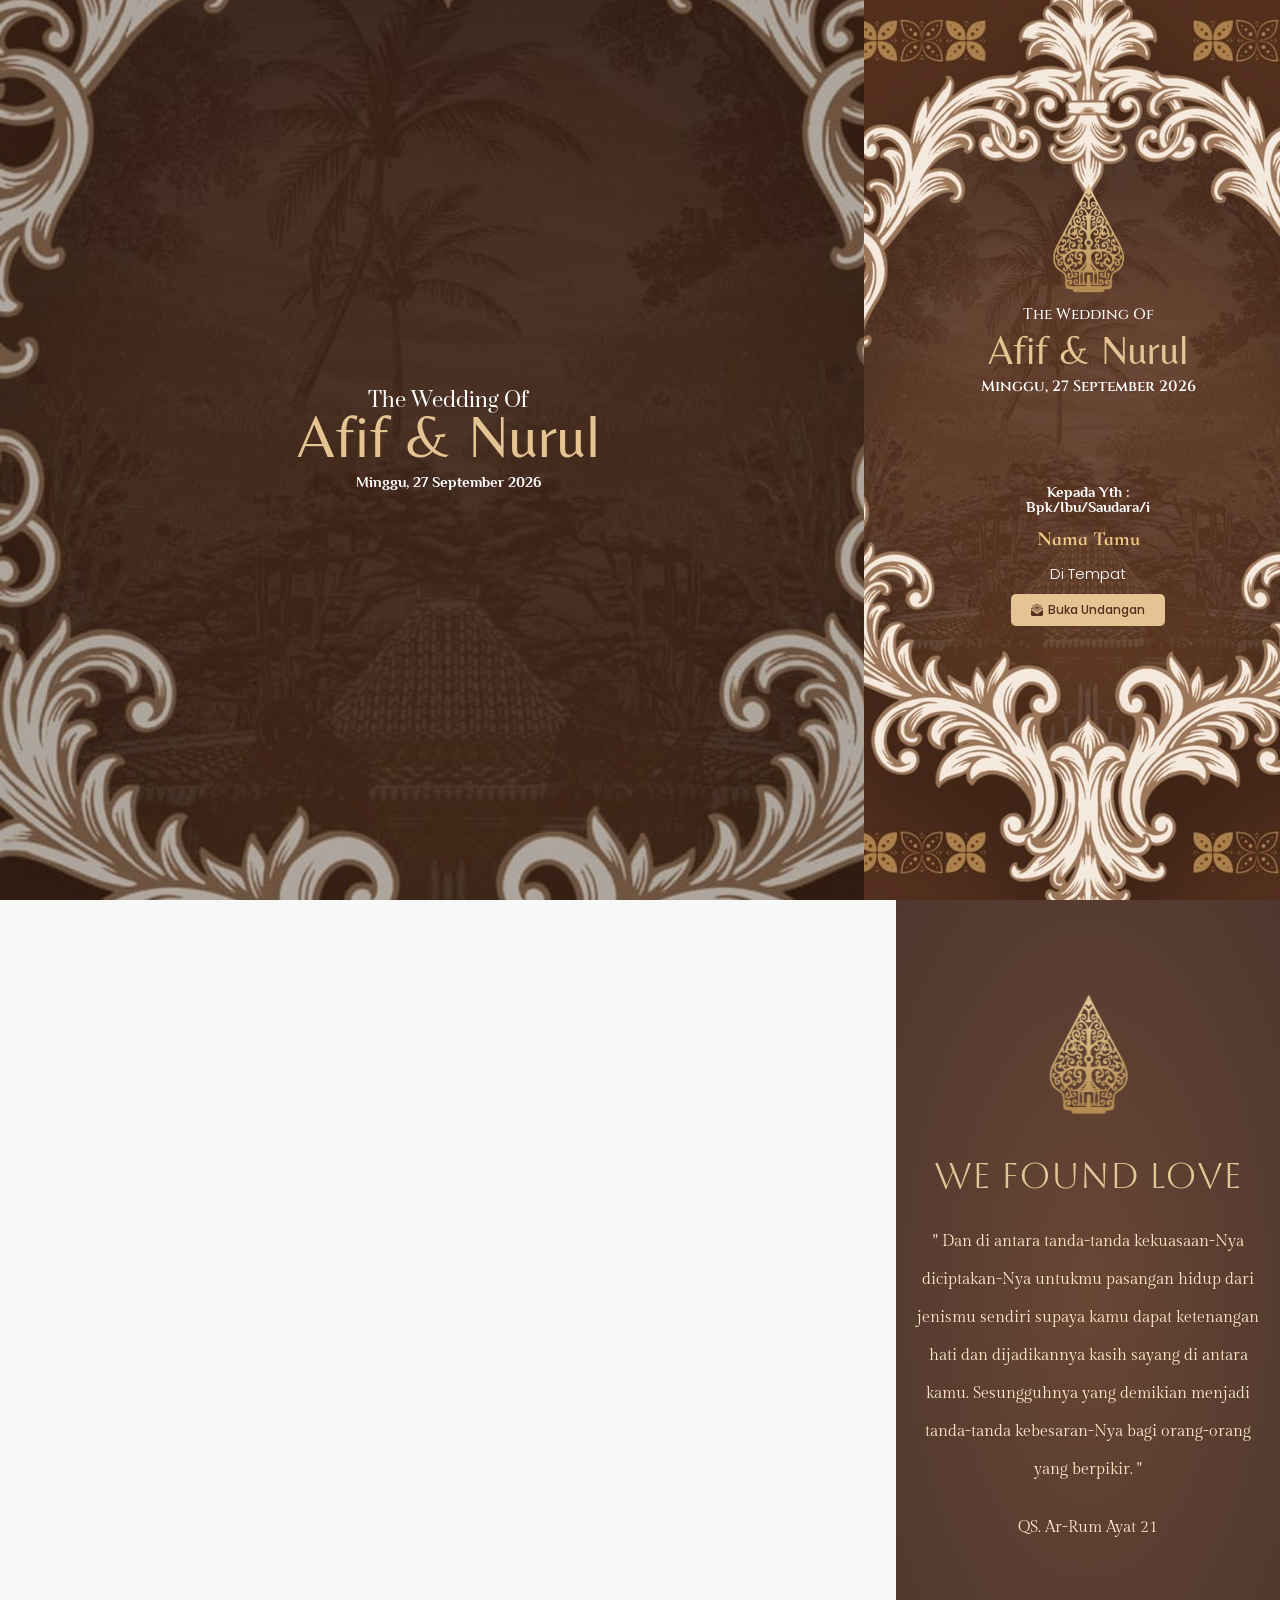
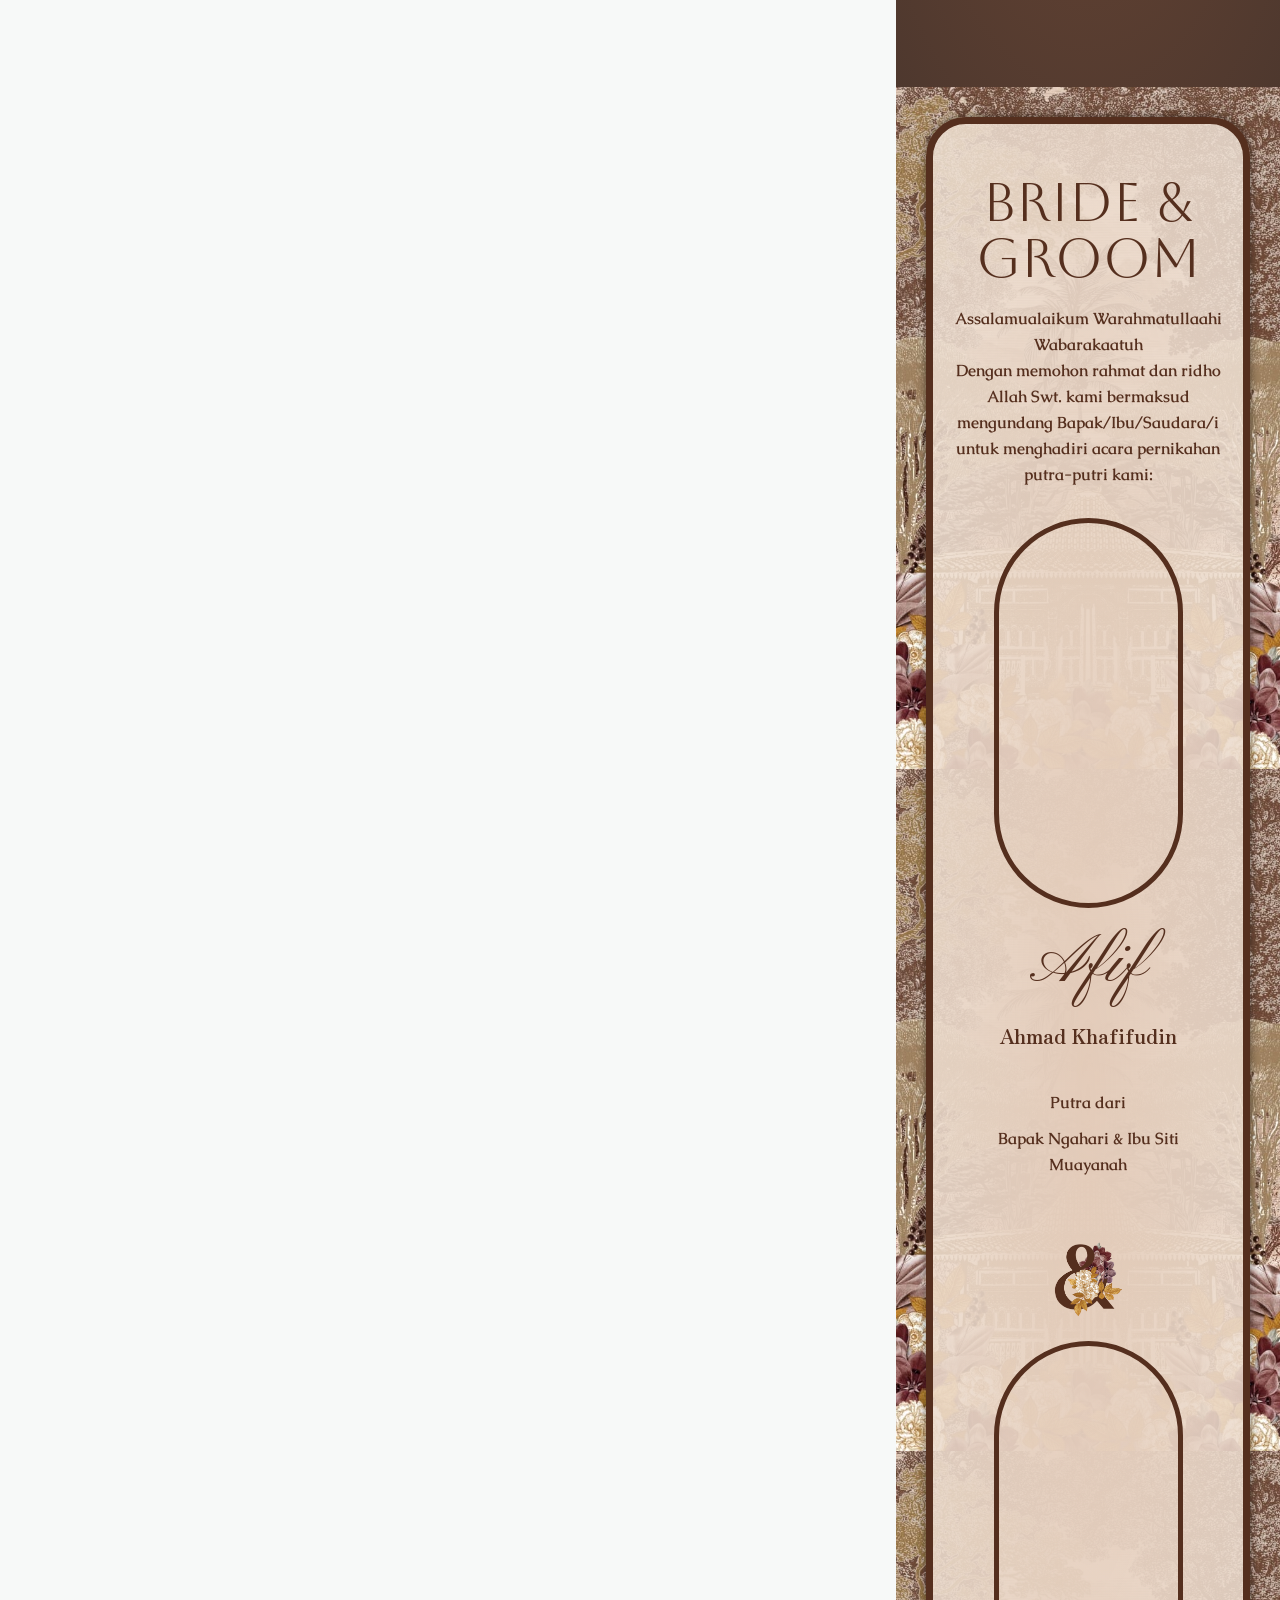
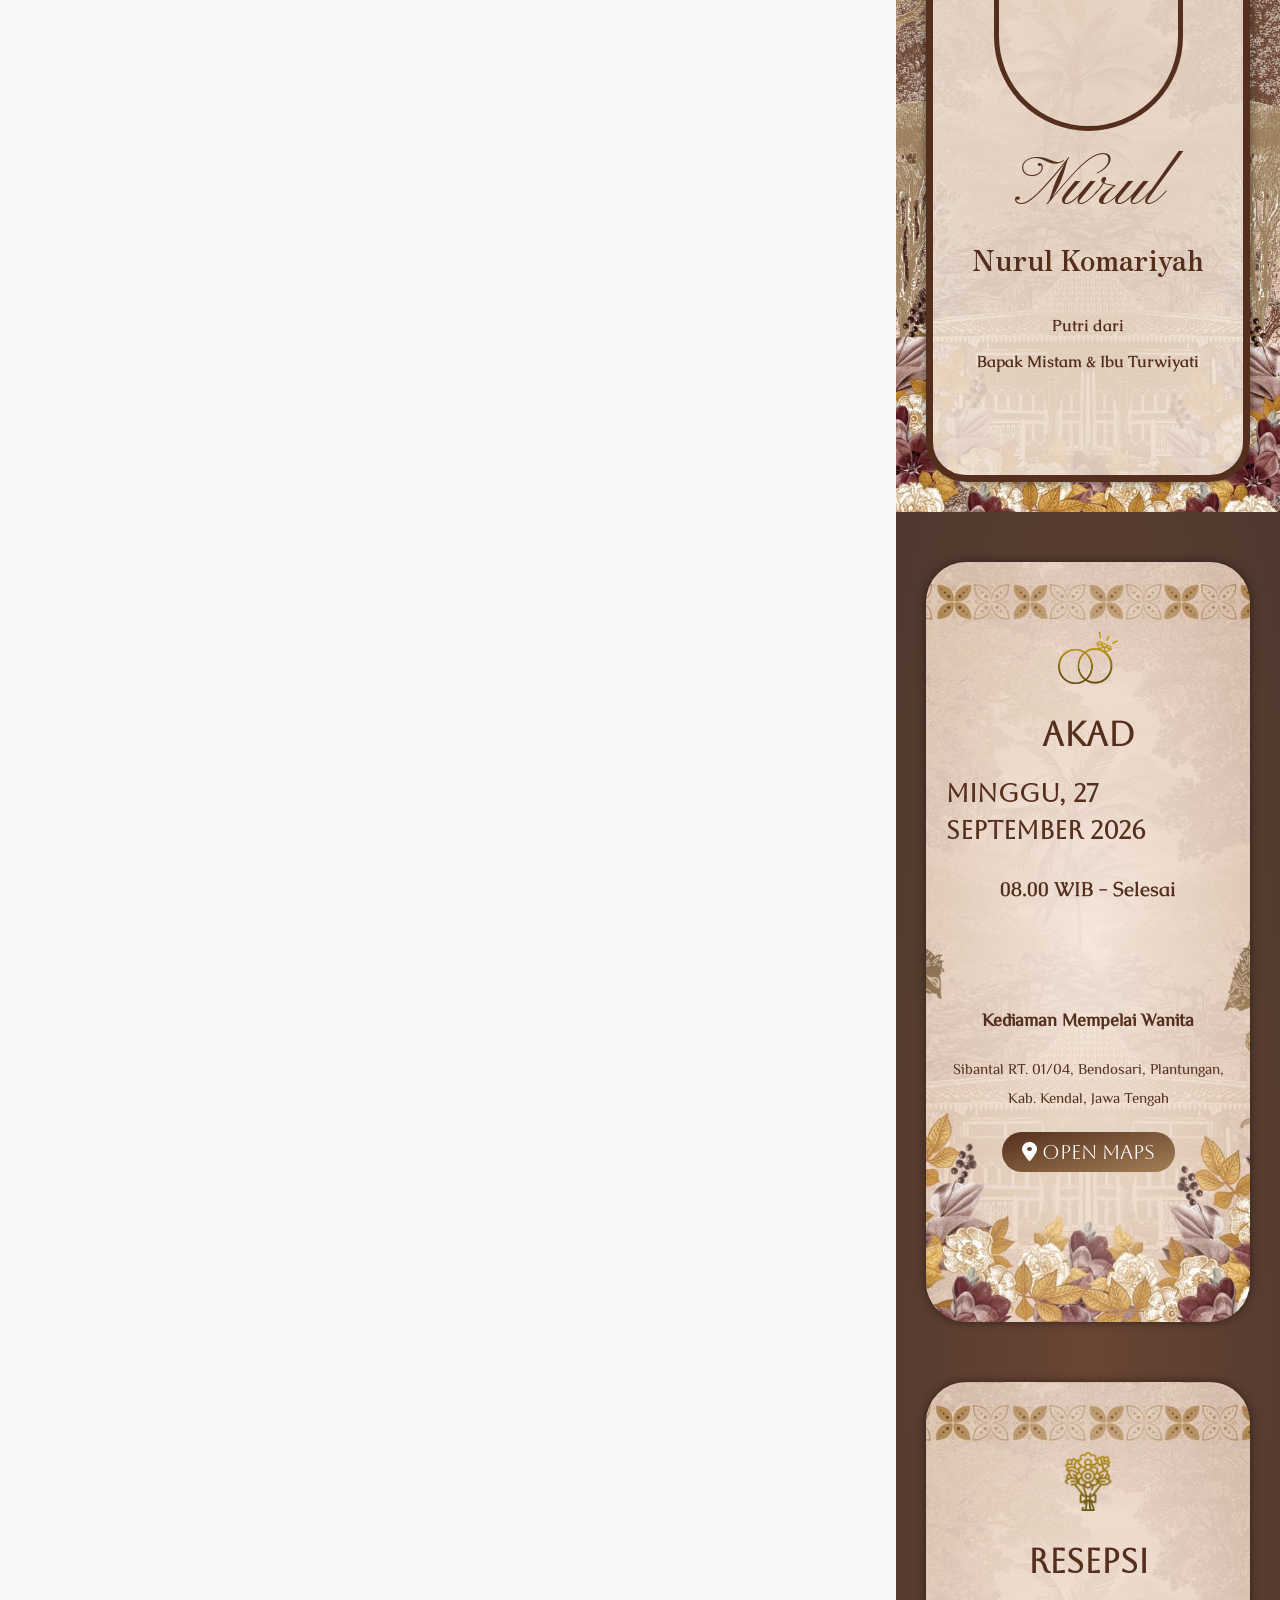
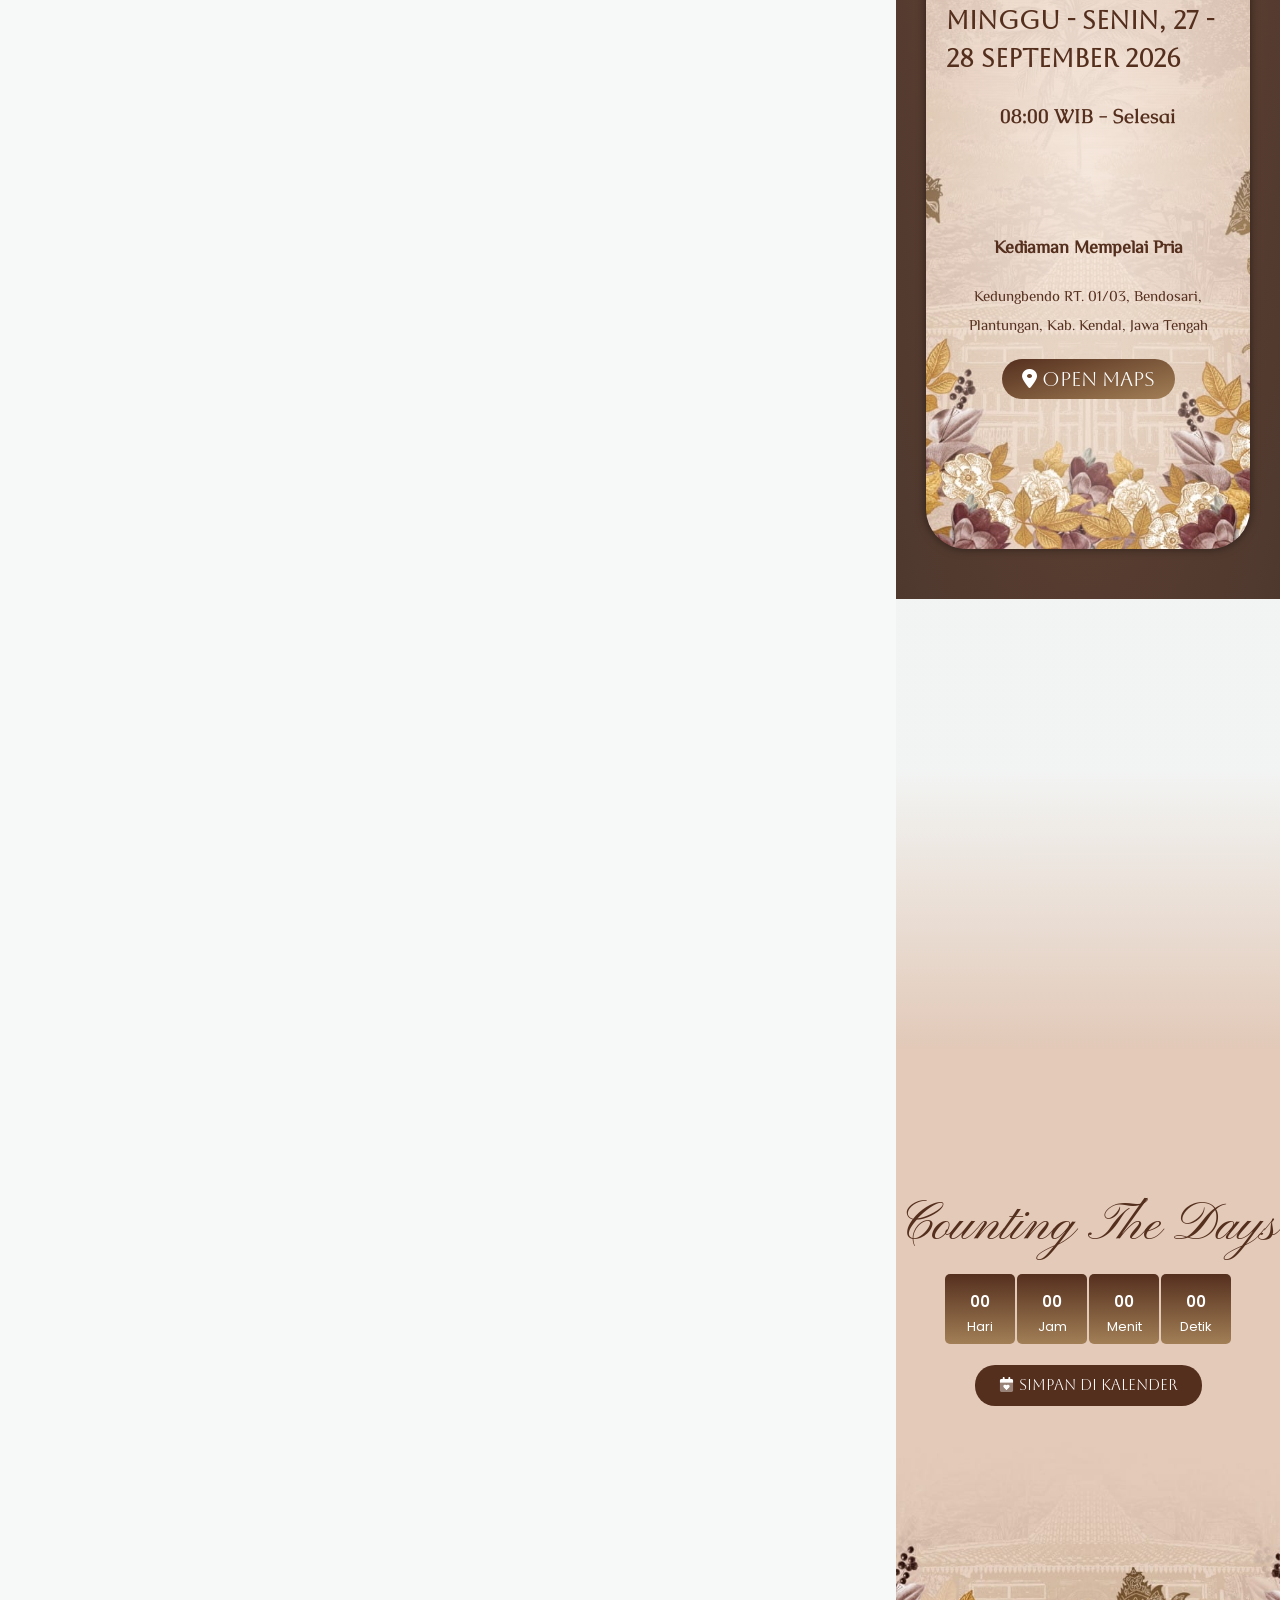
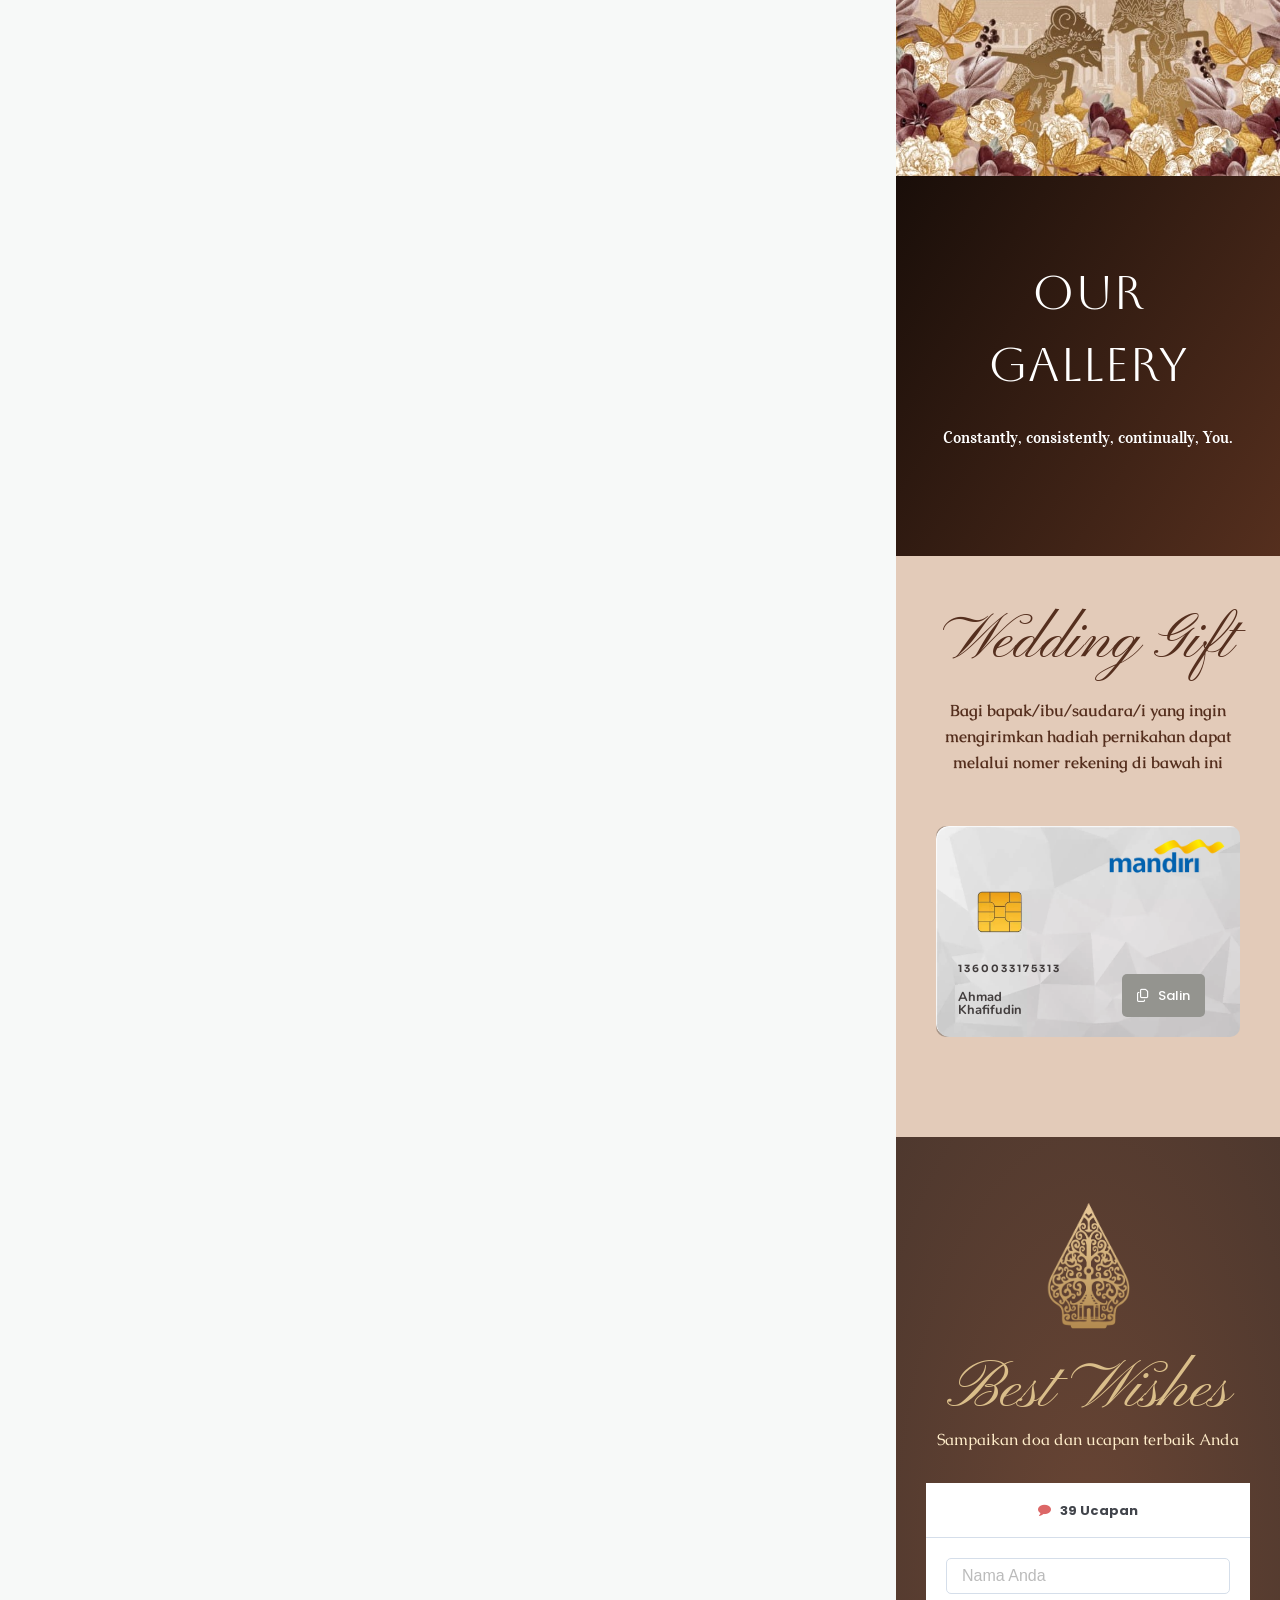
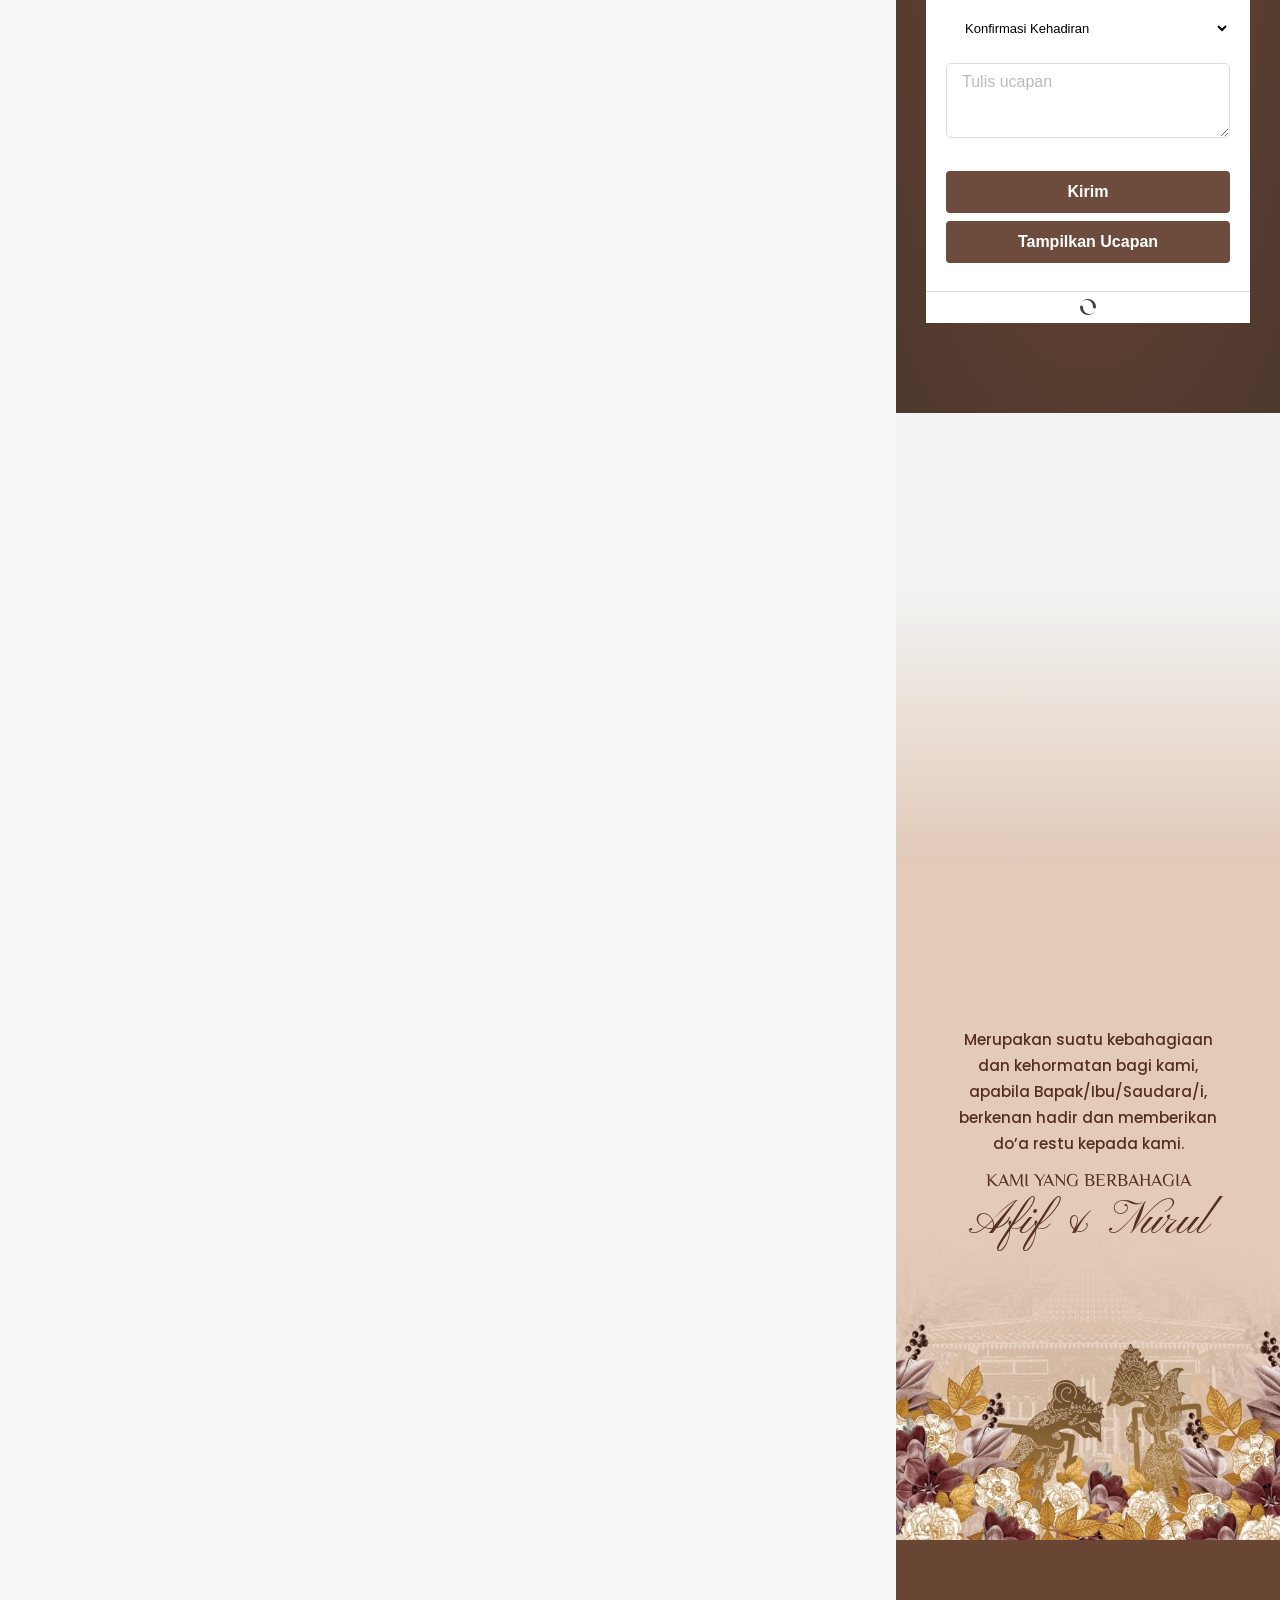
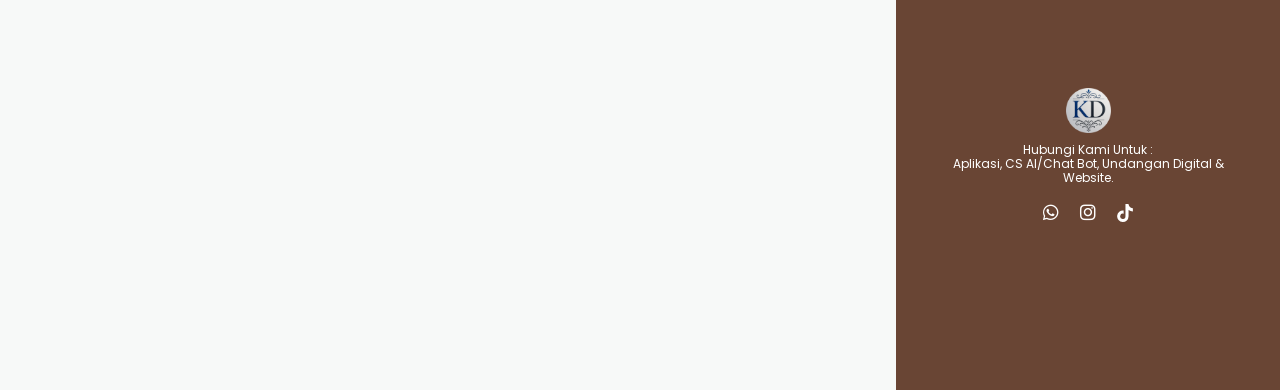
==== index.html @ 53d3b69e "Update tanggal, waktu, dan link maps akad pada undangan" ====
﻿<!DOCTYPE html>
<html lang="id" prefix="og: https://ogp.me/ns#">

<head>
  <meta charset="UTF-8">
  <link rel="shortcut icon" href="KirimDigi.ico" type="image/x-icon">
  <link rel="icon" href="KirimDigi.ico" sizes="32x32" type="image/x-icon">
  <link rel="icon" href="KirimDigi.ico" sizes="192x192" type="image/png">
  <link rel="apple-touch-icon" href="KirimDigi.ico">
  <meta name="msapplication-TileImage" content="KirimDigi.ico">

  <!-- Optimasi Mesin Pencari oleh Rank Math - https://rankmath.com/ -->
  <title>Afif 💕 Nurul</title>
  <meta name="description"
    content=", hadiri acara pernikahan Afif &amp; Nurul. pada hari Minggu, 27 September 2026 Ya!">
  <meta name="robots" content="nofollow, noindex">
  <meta property="og:locale" content="id_ID">
  <meta property="og:type" content="article">
  <meta property="og:title" content="The Wedding Of Afif 💕 Nurul">
  <meta property="og:description" content="Hadiri acara pernikahan Afif & Nurul pada hari Minggu, 27 September 2026">
  <meta property="og:url" content="https://kirimdigi.github.io/Afif-Nurul/">
  <meta property="og:site_name" content="Digital Wedding Invitation">
  <meta property="article:section" content="Undangan Pernikahan">
  <meta property="og:updated_time" content="2026-08-26T00:00:00+07:00">
  <meta property="og:image" content="https://kirimdigi.github.io/Afif-Nurul/Foto/2.jpeg">
  <meta property="og:image:secure_url" content="https://kirimdigi.github.io/Afif-Nurul/Foto/2.jpeg">
  <meta property="og:image:width" content="1280">
  <meta property="og:image:height" content="853">
  <meta property="og:image:alt" content="The Wedding Of Afif & Nurul">
  <meta property="og:image:type" content="image/jpeg">
  <meta property="article:published_time" content="2026-08-26T00:00:00+07:00">
  <meta property="article:modified_time" content="2026-08-26T00:00:00+07:00">
  <meta name="twitter:card" content="summary_large_image">
  <meta name="twitter:title" content="The Wedding Of Afif & Nurul">
  <meta name="twitter:description" content="Hadiri acara pernikahan Afif & Nurul pada hari Minggu, 27 September 2026">
  <meta name="twitter:image" content="https://kirimdigi.github.io/Afif-Nurul/Foto/2.jpeg">
  <meta name="twitter:label1" content="Ditulis oleh">
  <meta name="twitter:data1" content="kekondangan">
  <meta name="twitter:label2" content="Waktunya membaca">
  <meta name="twitter:data2" content="Kurang dari semenit">
  <script type="application/ld+json"
    class="rank-math-schema">{"@context":"https://schema.org","@graph":[{"@type":["Person","Organization"],"@id":"https://kirimdigi.github.io/Afif-Nurul/#person","name":"Digital Wedding Invitation"},{"@type":"WebSite","@id":"https://kirimdigi.github.io/Afif-Nurul/#website","url":"https://kirimdigi.github.io/Afif-Nurul","name":"Digital Wedding Invitation","publisher":{"@id":"https://kirimdigi.github.io/Afif-Nurul/#person"},"inLanguage":"id"},{"@type":"ImageObject","@id":"https://kirimdigi.github.io/Afif-Nurul/Foto/2.jpeg","url":"https://kirimdigi.github.io/Afif-Nurul/Foto/2.jpeg","width":"720","height":"1080","inLanguage":"id"},{"@type":"WebPage","@id":"https://kirimdigi.github.io/Afif-Nurul/#webpage","url":"https://kirimdigi.github.io/Afif-Nurul/","name":"The Wedding Of Afif &amp; Nurul","datePublished":"2024-08-21T16:40:56+07:00","dateModified":"2025-06-10T13:01:40+07:00","isPartOf":{"@id":"https://kirimdigi.github.io/Afif-Nurul/#website"},"primaryImageOfPage":{"@id":"https://kirimdigi.github.io/Afif-Nurul/Foto/2.jpeg"},"inLanguage":"id"},{"@type":"Person","@id":"https://kirimdigi.github.io/Afif-Nurul/author/kekondangan/","name":"kekondangan","url":"https://kirimdigi.github.io/Afif-Nurul/author/kekondangan/","image":{"@type":"ImageObject","@id":"https://secure.gravatar.com/avatar/060e39ec4af00465f8073937f959c683679de852fa3f70bc7729038ad7bef04e?s=96&amp;d=mm&amp;r=g","url":"https://secure.gravatar.com/avatar/060e39ec4af00465f8073937f959c683679de852fa3f70bc7729038ad7bef04e?s=96&amp;d=mm&amp;r=g","caption":"kekondangan","inLanguage":"id"},"sameAs":["http://hi.kekondangan.id"]},{"@type":"BlogPosting","headline":"The Wedding Of Afif &amp; Nurul","datePublished":"2024-08-21T16:40:56+07:00","dateModified":"2025-06-10T13:01:40+07:00","articleSection":"Undangan Pernikahan","author":{"@id":"https://kirimdigi.github.io/Afif-Nurul/author/kekondangan/","name":"kekondangan"},"publisher":{"@id":"https://kirimdigi.github.io/Afif-Nurul/#person"},"description":", hadiri acara pernikahan Afif &amp; Nurul. pada hari Minggu, 27 September 2026 Ya!","name":"The Wedding Of Afif &amp; Nurul","@id":"https://kirimdigi.github.io/Afif-Nurul/#richSnippet","isPartOf":{"@id":"https://kirimdigi.github.io/Afif-Nurul/#webpage"},"image":{"@id":"https://kirimdigi.github.io/Afif-Nurul/Foto/2.jpeg"},"inLanguage":"id","mainEntityOfPage":{"@id":"https://kirimdigi.github.io/Afif-Nurul/#webpage"}}]}</script>
  <!-- /Plugin WordPress Rank Math SEO -->

  <link rel='dns-prefetch' href='//hi.kekondangan.id'>
  <link rel="alternate" title="oEmbed (JSON)" type="application/json+oembed"
    href="wp-json/oembed/1.0/embed?url=https%3A%2F%2Finvitimo.my.id%2Fmotion-01%2F">
  <link rel="alternate" title="oEmbed (XML)" type="text/xml+oembed"
    href="wp-json/oembed/1.0/embed-1?url=https%3A%2F%2Finvitimo.my.id%2Fmotion-01%2F&#038;format=xml">
  <style id="wp-img-auto-sizes-contain-inline-css">
    img:is([sizes=auto i], [sizes^="auto," i]) {
      contain-intrinsic-size: 3000px 1500px
    }

    /*# sourceURL=wp-img-auto-sizes-contain-inline-css */
  </style>
  <style id="wp-emoji-styles-inline-css">
    img.wp-smiley,
    img.emoji {
      display: inline !important;
      border: none !important;
      box-shadow: none !important;
      height: 1em !important;
      width: 1em !important;
      margin: 0 0.07em !important;
      vertical-align: -0.1em !important;
      background: none !important;
      padding: 0 !important;
    }

    /*# sourceURL=wp-emoji-styles-inline-css */
  </style>
  <style id="wp-block-library-inline-css">
    :root {
      --wp-block-synced-color: #7a00df;
      --wp-block-synced-color--rgb: 122, 0, 223;
      --wp-bound-block-color: var(--wp-block-synced-color);
      --wp-editor-canvas-background: #ddd;
      --wp-admin-theme-color: #007cba;
      --wp-admin-theme-color--rgb: 0, 124, 186;
      --wp-admin-theme-color-darker-10: #006ba1;
      --wp-admin-theme-color-darker-10--rgb: 0, 107, 160.5;
      --wp-admin-theme-color-darker-20: #005a87;
      --wp-admin-theme-color-darker-20--rgb: 0, 90, 135;
      --wp-admin-border-width-focus: 2px
    }

    @media (min-resolution:192dpi) {
      :root {
        --wp-admin-border-width-focus: 1.5px
      }
    }

    .wp-element-button {
      cursor: pointer
    }

    :root .has-very-light-gray-background-color {
      background-color: #eee
    }

    :root .has-very-dark-gray-background-color {
      background-color: #313131
    }

    :root .has-very-light-gray-color {
      color: #eee
    }

    :root .has-very-dark-gray-color {
      color: #313131
    }

    :root .has-vivid-green-cyan-to-vivid-cyan-blue-gradient-background {
      background: linear-gradient(135deg, #00d084, #0693e3)
    }

    :root .has-purple-crush-gradient-background {
      background: linear-gradient(135deg, #34e2e4, #4721fb 50%, #ab1dfe)
    }

    :root .has-hazy-dawn-gradient-background {
      background: linear-gradient(135deg, #faaca8, #dad0ec)
    }

    :root .has-subdued-olive-gradient-background {
      background: linear-gradient(135deg, #fafae1, #67a671)
    }

    :root .has-atomic-cream-gradient-background {
      background: linear-gradient(135deg, #fdd79a, #004a59)
    }

    :root .has-nightshade-gradient-background {
      background: linear-gradient(135deg, #330968, #31cdcf)
    }

    :root .has-midnight-gradient-background {
      background: linear-gradient(135deg, #020381, #2874fc)
    }

    :root {
      --wp--preset--font-size--normal: 16px;
      --wp--preset--font-size--huge: 42px
    }

    .has-regular-font-size {
      font-size: 1em
    }

    .has-larger-font-size {
      font-size: 2.625em
    }

    .has-normal-font-size {
      font-size: var(--wp--preset--font-size--normal)
    }

    .has-huge-font-size {
      font-size: var(--wp--preset--font-size--huge)
    }

    :root .has-text-align-center {
      text-align: center
    }

    :root .has-text-align-left {
      text-align: left
    }

    :root .has-text-align-right {
      text-align: right
    }

    .has-fit-text {
      white-space: nowrap !important
    }

    #end-resizable-editor-section {
      display: none
    }

    .aligncenter {
      clear: both
    }

    .items-justified-left {
      justify-content: flex-start
    }

    .items-justified-center {
      justify-content: center
    }

    .items-justified-right {
      justify-content: flex-end
    }

    .items-justified-space-between {
      justify-content: space-between
    }

    .screen-reader-text {
      word-wrap: normal !important;
      border: 0;
      clip-path: inset(50%);
      height: 1px;
      margin: -1px;
      overflow: hidden;
      padding: 0;
      position: absolute;
      width: 1px
    }

    .screen-reader-text:focus {
      background-color: #ddd;
      clip-path: none;
      color: #444;
      display: block;
      font-size: 1em;
      height: auto;
      left: 5px;
      line-height: normal;
      padding: 15px 23px 14px;
      text-decoration: none;
      top: 5px;
      width: auto;
      z-index: 100000
    }

    html :where(.has-border-color) {
      border-style: solid
    }

    html :where([style*=border-color]) {
      border-style: solid
    }

    html :where([style*=border-top-color]) {
      border-top-style: solid
    }

    html :where([style*=border-right-color]) {
      border-right-style: solid
    }

    html :where([style*=border-bottom-color]) {
      border-bottom-style: solid
    }

    html :where([style*=border-left-color]) {
      border-left-style: solid
    }

    html :where([style*=border-width]) {
      border-style: solid
    }

    html :where([style*=border-top-width]) {
      border-top-style: solid
    }

    html :where([style*=border-right-width]) {
      border-right-style: solid
    }

    html :where([style*=border-bottom-width]) {
      border-bottom-style: solid
    }

    html :where([style*=border-left-width]) {
      border-left-style: solid
    }

    html :where(img[class*=wp-image-]) {
      height: auto;
      max-width: 100%
    }

    :where(figure) {
      margin: 0 0 1em
    }

    html :where(.is-position-sticky) {
      --wp-admin--admin-bar--position-offset: var(--wp-admin--admin-bar--height, 0px)
    }

    @media screen and (max-width:600px) {
      html :where(.is-position-sticky) {
        --wp-admin--admin-bar--position-offset: 0px
      }
    }

    /*# sourceURL=/wp-includes/css/dist/block-library/common.min.css */
  </style>
  <style id="wp-block-styles-placeholder-inline-css">
    :root {
      --wp-internal-comment: "Placeholder for wp_hoist_late_printed_styles() to replace with the block styles printed at wp_footer."
    }

    /*# sourceURL=wp-block-styles-placeholder-inline-css */
  </style>
  <link rel='stylesheet' id='jet-engine-frontend-css'
    href='wp-content/plugins/jet-engine/assets/css/frontend.css?ver=3.8.13.2' media='all'>
  <style id="wp-global-styles-placeholder-inline-css">
    :root {
      --wp-internal-comment: "Placeholder for wp_hoist_late_printed_styles() to replace with the global-styles printed at wp_footer."
    }

    /*# sourceURL=wp-global-styles-placeholder-inline-css */
  </style>
  <link rel='stylesheet' id='wds-elementor-css'
    href='wp-content/plugins/weddingsaas-pro/assets/css/wds-elementor.css?ver=2.10.2' media='all'>
  <link rel='stylesheet' id='saic_style-css'
    href='wp-content/plugins/weddingsaas-pro/assets/plugins/custom/commentpress/saic_style.css?ver=2.10.2'
    media='screen'>
  <link rel='stylesheet' id='parent-style-css' href='wp-content/themes/hello-elementor/style.css?ver=7.0.2' media='all'>
  <link rel='stylesheet' id='child-style-css' href='wp-content/themes/weddingsaas/style.css?ver=2.3.0' media='all'>
  <link rel='stylesheet' id='hello-elementor-css' href='wp-content/themes/hello-elementor/style.min.css?ver=3.4.3'
    media='all'>
  <link rel='stylesheet' id='hello-elementor-theme-style-css'
    href='wp-content/themes/hello-elementor/theme.min.css?ver=3.4.3' media='all'>
  <link rel='stylesheet' id='hello-elementor-header-footer-css'
    href='wp-content/themes/hello-elementor/header-footer.min.css?ver=3.4.3' media='all'>
  <link rel='stylesheet' id='elementor-frontend-css'
    href='wp-content/plugins/elementor/assets/css/frontend.min.css?ver=4.2.1' media='all'>
  <style id="elementor-frontend-inline-css">
    @-webkit-keyframes ha_fadeIn {
      0% {
        opacity: 0
      }

      to {
        opacity: 1
      }
    }

    @keyframes ha_fadeIn {
      0% {
        opacity: 0
      }

      to {
        opacity: 1
      }
    }

    @-webkit-keyframes ha_zoomIn {
      0% {
        opacity: 0;
        -webkit-transform: scale3d(.3, .3, .3);
        transform: scale3d(.3, .3, .3)
      }

      50% {
        opacity: 1
      }
    }

    @keyframes ha_zoomIn {
      0% {
        opacity: 0;
        -webkit-transform: scale3d(.3, .3, .3);
        transform: scale3d(.3, .3, .3)
      }

      50% {
        opacity: 1
      }
    }

    @-webkit-keyframes ha_rollIn {
      0% {
        opacity: 0;
        -webkit-transform: translate3d(-100%, 0, 0) rotate3d(0, 0, 1, -120deg);
        transform: translate3d(-100%, 0, 0) rotate3d(0, 0, 1, -120deg)
      }

      to {
        opacity: 1
      }
    }

    @keyframes ha_rollIn {
      0% {
        opacity: 0;
        -webkit-transform: translate3d(-100%, 0, 0) rotate3d(0, 0, 1, -120deg);
        transform: translate3d(-100%, 0, 0) rotate3d(0, 0, 1, -120deg)
      }

      to {
        opacity: 1
      }
    }

    @-webkit-keyframes ha_bounce {

      0%,
      20%,
      53%,
      to {
        -webkit-animation-timing-function: cubic-bezier(.215, .61, .355, 1);
        animation-timing-function: cubic-bezier(.215, .61, .355, 1)
      }

      40%,
      43% {
        -webkit-transform: translate3d(0, -30px, 0) scaleY(1.1);
        transform: translate3d(0, -30px, 0) scaleY(1.1);
        -webkit-animation-timing-function: cubic-bezier(.755, .05, .855, .06);
        animation-timing-function: cubic-bezier(.755, .05, .855, .06)
      }

      70% {
        -webkit-transform: translate3d(0, -15px, 0) scaleY(1.05);
        transform: translate3d(0, -15px, 0) scaleY(1.05);
        -webkit-animation-timing-function: cubic-bezier(.755, .05, .855, .06);
        animation-timing-function: cubic-bezier(.755, .05, .855, .06)
      }

      80% {
        -webkit-transition-timing-function: cubic-bezier(.215, .61, .355, 1);
        transition-timing-function: cubic-bezier(.215, .61, .355, 1);
        -webkit-transform: translate3d(0, 0, 0) scaleY(.95);
        transform: translate3d(0, 0, 0) scaleY(.95)
      }

      90% {
        -webkit-transform: translate3d(0, -4px, 0) scaleY(1.02);
        transform: translate3d(0, -4px, 0) scaleY(1.02)
      }
    }

    @keyframes ha_bounce {

      0%,
      20%,
      53%,
      to {
        -webkit-animation-timing-function: cubic-bezier(.215, .61, .355, 1);
        animation-timing-function: cubic-bezier(.215, .61, .355, 1)
      }

      40%,
      43% {
        -webkit-transform: translate3d(0, -30px, 0) scaleY(1.1);
        transform: translate3d(0, -30px, 0) scaleY(1.1);
        -webkit-animation-timing-function: cubic-bezier(.755, .05, .855, .06);
        animation-timing-function: cubic-bezier(.755, .05, .855, .06)
      }

      70% {
        -webkit-transform: translate3d(0, -15px, 0) scaleY(1.05);
        transform: translate3d(0, -15px, 0) scaleY(1.05);
        -webkit-animation-timing-function: cubic-bezier(.755, .05, .855, .06);
        animation-timing-function: cubic-bezier(.755, .05, .855, .06)
      }

      80% {
        -webkit-transition-timing-function: cubic-bezier(.215, .61, .355, 1);
        transition-timing-function: cubic-bezier(.215, .61, .355, 1);
        -webkit-transform: translate3d(0, 0, 0) scaleY(.95);
        transform: translate3d(0, 0, 0) scaleY(.95)
      }

      90% {
        -webkit-transform: translate3d(0, -4px, 0) scaleY(1.02);
        transform: translate3d(0, -4px, 0) scaleY(1.02)
      }
    }

    @-webkit-keyframes ha_bounceIn {

      0%,
      20%,
      40%,
      60%,
      80%,
      to {
        -webkit-animation-timing-function: cubic-bezier(.215, .61, .355, 1);
        animation-timing-function: cubic-bezier(.215, .61, .355, 1)
      }

      0% {
        opacity: 0;
        -webkit-transform: scale3d(.3, .3, .3);
        transform: scale3d(.3, .3, .3)
      }

      20% {
        -webkit-transform: scale3d(1.1, 1.1, 1.1);
        transform: scale3d(1.1, 1.1, 1.1)
      }

      40% {
        -webkit-transform: scale3d(.9, .9, .9);
        transform: scale3d(.9, .9, .9)
      }

      60% {
        opacity: 1;
        -webkit-transform: scale3d(1.03, 1.03, 1.03);
        transform: scale3d(1.03, 1.03, 1.03)
      }

      80% {
        -webkit-transform: scale3d(.97, .97, .97);
        transform: scale3d(.97, .97, .97)
      }

      to {
        opacity: 1
      }
    }

    @keyframes ha_bounceIn {

      0%,
      20%,
      40%,
      60%,
      80%,
      to {
        -webkit-animation-timing-function: cubic-bezier(.215, .61, .355, 1);
        animation-timing-function: cubic-bezier(.215, .61, .355, 1)
      }

      0% {
        opacity: 0;
        -webkit-transform: scale3d(.3, .3, .3);
        transform: scale3d(.3, .3, .3)
      }

      20% {
        -webkit-transform: scale3d(1.1, 1.1, 1.1);
        transform: scale3d(1.1, 1.1, 1.1)
      }

      40% {
        -webkit-transform: scale3d(.9, .9, .9);
        transform: scale3d(.9, .9, .9)
      }

      60% {
        opacity: 1;
        -webkit-transform: scale3d(1.03, 1.03, 1.03);
        transform: scale3d(1.03, 1.03, 1.03)
      }

      80% {
        -webkit-transform: scale3d(.97, .97, .97);
        transform: scale3d(.97, .97, .97)
      }

      to {
        opacity: 1
      }
    }

    @-webkit-keyframes ha_flipInX {
      0% {
        opacity: 0;
        -webkit-transform: perspective(400px) rotate3d(1, 0, 0, 90deg);
        transform: perspective(400px) rotate3d(1, 0, 0, 90deg);
        -webkit-animation-timing-function: ease-in;
        animation-timing-function: ease-in
      }

      40% {
        -webkit-transform: perspective(400px) rotate3d(1, 0, 0, -20deg);
        transform: perspective(400px) rotate3d(1, 0, 0, -20deg);
        -webkit-animation-timing-function: ease-in;
        animation-timing-function: ease-in
      }

      60% {
        opacity: 1;
        -webkit-transform: perspective(400px) rotate3d(1, 0, 0, 10deg);
        transform: perspective(400px) rotate3d(1, 0, 0, 10deg)
      }

      80% {
        -webkit-transform: perspective(400px) rotate3d(1, 0, 0, -5deg);
        transform: perspective(400px) rotate3d(1, 0, 0, -5deg)
      }
    }

    @keyframes ha_flipInX {
      0% {
        opacity: 0;
        -webkit-transform: perspective(400px) rotate3d(1, 0, 0, 90deg);
        transform: perspective(400px) rotate3d(1, 0, 0, 90deg);
        -webkit-animation-timing-function: ease-in;
        animation-timing-function: ease-in
      }

      40% {
        -webkit-transform: perspective(400px) rotate3d(1, 0, 0, -20deg);
        transform: perspective(400px) rotate3d(1, 0, 0, -20deg);
        -webkit-animation-timing-function: ease-in;
        animation-timing-function: ease-in
      }

      60% {
        opacity: 1;
        -webkit-transform: perspective(400px) rotate3d(1, 0, 0, 10deg);
        transform: perspective(400px) rotate3d(1, 0, 0, 10deg)
      }

      80% {
        -webkit-transform: perspective(400px) rotate3d(1, 0, 0, -5deg);
        transform: perspective(400px) rotate3d(1, 0, 0, -5deg)
      }
    }

    @-webkit-keyframes ha_flipInY {
      0% {
        opacity: 0;
        -webkit-transform: perspective(400px) rotate3d(0, 1, 0, 90deg);
        transform: perspective(400px) rotate3d(0, 1, 0, 90deg);
        -webkit-animation-timing-function: ease-in;
        animation-timing-function: ease-in
      }

      40% {
        -webkit-transform: perspective(400px) rotate3d(0, 1, 0, -20deg);
        transform: perspective(400px) rotate3d(0, 1, 0, -20deg);
        -webkit-animation-timing-function: ease-in;
        animation-timing-function: ease-in
      }

      60% {
        opacity: 1;
        -webkit-transform: perspective(400px) rotate3d(0, 1, 0, 10deg);
        transform: perspective(400px) rotate3d(0, 1, 0, 10deg)
      }

      80% {
        -webkit-transform: perspective(400px) rotate3d(0, 1, 0, -5deg);
        transform: perspective(400px) rotate3d(0, 1, 0, -5deg)
      }
    }

    @keyframes ha_flipInY {
      0% {
        opacity: 0;
        -webkit-transform: perspective(400px) rotate3d(0, 1, 0, 90deg);
        transform: perspective(400px) rotate3d(0, 1, 0, 90deg);
        -webkit-animation-timing-function: ease-in;
        animation-timing-function: ease-in
      }

      40% {
        -webkit-transform: perspective(400px) rotate3d(0, 1, 0, -20deg);
        transform: perspective(400px) rotate3d(0, 1, 0, -20deg);
        -webkit-animation-timing-function: ease-in;
        animation-timing-function: ease-in
      }

      60% {
        opacity: 1;
        -webkit-transform: perspective(400px) rotate3d(0, 1, 0, 10deg);
        transform: perspective(400px) rotate3d(0, 1, 0, 10deg)
      }

      80% {
        -webkit-transform: perspective(400px) rotate3d(0, 1, 0, -5deg);
        transform: perspective(400px) rotate3d(0, 1, 0, -5deg)
      }
    }

    @-webkit-keyframes ha_swing {
      20% {
        -webkit-transform: rotate3d(0, 0, 1, 15deg);
        transform: rotate3d(0, 0, 1, 15deg)
      }

      40% {
        -webkit-transform: rotate3d(0, 0, 1, -10deg);
        transform: rotate3d(0, 0, 1, -10deg)
      }

      60% {
        -webkit-transform: rotate3d(0, 0, 1, 5deg);
        transform: rotate3d(0, 0, 1, 5deg)
      }

      80% {
        -webkit-transform: rotate3d(0, 0, 1, -5deg);
        transform: rotate3d(0, 0, 1, -5deg)
      }
    }

    @keyframes ha_swing {
      20% {
        -webkit-transform: rotate3d(0, 0, 1, 15deg);
        transform: rotate3d(0, 0, 1, 15deg)
      }

      40% {
        -webkit-transform: rotate3d(0, 0, 1, -10deg);
        transform: rotate3d(0, 0, 1, -10deg)
      }

      60% {
        -webkit-transform: rotate3d(0, 0, 1, 5deg);
        transform: rotate3d(0, 0, 1, 5deg)
      }

      80% {
        -webkit-transform: rotate3d(0, 0, 1, -5deg);
        transform: rotate3d(0, 0, 1, -5deg)
      }
    }

    @-webkit-keyframes ha_slideInDown {
      0% {
        visibility: visible;
        -webkit-transform: translate3d(0, -100%, 0);
        transform: translate3d(0, -100%, 0)
      }
    }

    @keyframes ha_slideInDown {
      0% {
        visibility: visible;
        -webkit-transform: translate3d(0, -100%, 0);
        transform: translate3d(0, -100%, 0)
      }
    }

    @-webkit-keyframes ha_slideInUp {
      0% {
        visibility: visible;
        -webkit-transform: translate3d(0, 100%, 0);
        transform: translate3d(0, 100%, 0)
      }
    }

    @keyframes ha_slideInUp {
      0% {
        visibility: visible;
        -webkit-transform: translate3d(0, 100%, 0);
        transform: translate3d(0, 100%, 0)
      }
    }

    @-webkit-keyframes ha_slideInLeft {
      0% {
        visibility: visible;
        -webkit-transform: translate3d(-100%, 0, 0);
        transform: translate3d(-100%, 0, 0)
      }
    }

    @keyframes ha_slideInLeft {
      0% {
        visibility: visible;
        -webkit-transform: translate3d(-100%, 0, 0);
        transform: translate3d(-100%, 0, 0)
      }
    }

    @-webkit-keyframes ha_slideInRight {
      0% {
        visibility: visible;
        -webkit-transform: translate3d(100%, 0, 0);
        transform: translate3d(100%, 0, 0)
      }
    }

    @keyframes ha_slideInRight {
      0% {
        visibility: visible;
        -webkit-transform: translate3d(100%, 0, 0);
        transform: translate3d(100%, 0, 0)
      }
    }

    .ha_fadeIn {
      -webkit-animation-name: ha_fadeIn;
      animation-name: ha_fadeIn
    }

    .ha_zoomIn {
      -webkit-animation-name: ha_zoomIn;
      animation-name: ha_zoomIn
    }

    .ha_rollIn {
      -webkit-animation-name: ha_rollIn;
      animation-name: ha_rollIn
    }

    .ha_bounce {
      -webkit-transform-origin: center bottom;
      -ms-transform-origin: center bottom;
      transform-origin: center bottom;
      -webkit-animation-name: ha_bounce;
      animation-name: ha_bounce
    }

    .ha_bounceIn {
      -webkit-animation-name: ha_bounceIn;
      animation-name: ha_bounceIn;
      -webkit-animation-duration: .75s;
      -webkit-animation-duration: calc(var(--animate-duration)*.75);
      animation-duration: .75s;
      animation-duration: calc(var(--animate-duration)*.75)
    }

    .ha_flipInX,
    .ha_flipInY {
      -webkit-animation-name: ha_flipInX;
      animation-name: ha_flipInX;
      -webkit-backface-visibility: visible !important;
      backface-visibility: visible !important
    }

    .ha_flipInY {
      -webkit-animation-name: ha_flipInY;
      animation-name: ha_flipInY
    }

    .ha_swing {
      -webkit-transform-origin: top center;
      -ms-transform-origin: top center;
      transform-origin: top center;
      -webkit-animation-name: ha_swing;
      animation-name: ha_swing
    }

    .ha_slideInDown {
      -webkit-animation-name: ha_slideInDown;
      animation-name: ha_slideInDown
    }

    .ha_slideInUp {
      -webkit-animation-name: ha_slideInUp;
      animation-name: ha_slideInUp
    }

    .ha_slideInLeft {
      -webkit-animation-name: ha_slideInLeft;
      animation-name: ha_slideInLeft
    }

    .ha_slideInRight {
      -webkit-animation-name: ha_slideInRight;
      animation-name: ha_slideInRight
    }

    .ha-css-transform-yes {
      -webkit-transition-duration: var(--ha-tfx-transition-duration, .2s);
      transition-duration: var(--ha-tfx-transition-duration, .2s);
      -webkit-transition-property: -webkit-transform;
      transition-property: transform;
      transition-property: transform, -webkit-transform;
      -webkit-transform: translate(var(--ha-tfx-translate-x, 0), var(--ha-tfx-translate-y, 0)) scale(var(--ha-tfx-scale-x, 1), var(--ha-tfx-scale-y, 1)) skew(var(--ha-tfx-skew-x, 0), var(--ha-tfx-skew-y, 0)) rotateX(var(--ha-tfx-rotate-x, 0)) rotateY(var(--ha-tfx-rotate-y, 0)) rotateZ(var(--ha-tfx-rotate-z, 0));
      transform: translate(var(--ha-tfx-translate-x, 0), var(--ha-tfx-translate-y, 0)) scale(var(--ha-tfx-scale-x, 1), var(--ha-tfx-scale-y, 1)) skew(var(--ha-tfx-skew-x, 0), var(--ha-tfx-skew-y, 0)) rotateX(var(--ha-tfx-rotate-x, 0)) rotateY(var(--ha-tfx-rotate-y, 0)) rotateZ(var(--ha-tfx-rotate-z, 0))
    }

    .ha-css-transform-yes:hover {
      -webkit-transform: translate(var(--ha-tfx-translate-x-hover, var(--ha-tfx-translate-x, 0)), var(--ha-tfx-translate-y-hover, var(--ha-tfx-translate-y, 0))) scale(var(--ha-tfx-scale-x-hover, var(--ha-tfx-scale-x, 1)), var(--ha-tfx-scale-y-hover, var(--ha-tfx-scale-y, 1))) skew(var(--ha-tfx-skew-x-hover, var(--ha-tfx-skew-x, 0)), var(--ha-tfx-skew-y-hover, var(--ha-tfx-skew-y, 0))) rotateX(var(--ha-tfx-rotate-x-hover, var(--ha-tfx-rotate-x, 0))) rotateY(var(--ha-tfx-rotate-y-hover, var(--ha-tfx-rotate-y, 0))) rotateZ(var(--ha-tfx-rotate-z-hover, var(--ha-tfx-rotate-z, 0)));
      transform: translate(var(--ha-tfx-translate-x-hover, var(--ha-tfx-translate-x, 0)), var(--ha-tfx-translate-y-hover, var(--ha-tfx-translate-y, 0))) scale(var(--ha-tfx-scale-x-hover, var(--ha-tfx-scale-x, 1)), var(--ha-tfx-scale-y-hover, var(--ha-tfx-scale-y, 1))) skew(var(--ha-tfx-skew-x-hover, var(--ha-tfx-skew-x, 0)), var(--ha-tfx-skew-y-hover, var(--ha-tfx-skew-y, 0))) rotateX(var(--ha-tfx-rotate-x-hover, var(--ha-tfx-rotate-x, 0))) rotateY(var(--ha-tfx-rotate-y-hover, var(--ha-tfx-rotate-y, 0))) rotateZ(var(--ha-tfx-rotate-z-hover, var(--ha-tfx-rotate-z, 0)))
    }

    .happy-addon>.elementor-widget-container {
      word-wrap: break-word;
      overflow-wrap: break-word
    }

    .happy-addon>.elementor-widget-container,
    .happy-addon>.elementor-widget-container * {
      -webkit-box-sizing: border-box;
      box-sizing: border-box
    }

    .happy-addon:not(:has(.elementor-widget-container)),
    .happy-addon:not(:has(.elementor-widget-container)) * {
      -webkit-box-sizing: border-box;
      box-sizing: border-box;
      word-wrap: break-word;
      overflow-wrap: break-word
    }

    .happy-addon p:empty {
      display: none
    }

    .happy-addon .elementor-inline-editing {
      min-height: auto !important
    }

    .happy-addon-pro img {
      max-width: 100%;
      height: auto;
      -o-object-fit: cover;
      object-fit: cover
    }

    .ha-screen-reader-text {
      position: absolute;
      overflow: hidden;
      clip: rect(1px, 1px, 1px, 1px);
      margin: -1px;
      padding: 0;
      width: 1px;
      height: 1px;
      border: 0;
      word-wrap: normal !important;
      -webkit-clip-path: inset(50%);
      clip-path: inset(50%)
    }

    .ha-has-bg-overlay>.elementor-widget-container {
      position: relative;
      z-index: 1
    }

    .ha-has-bg-overlay>.elementor-widget-container:before {
      position: absolute;
      top: 0;
      left: 0;
      z-index: -1;
      width: 100%;
      height: 100%;
      content: ""
    }

    .ha-has-bg-overlay:not(:has(.elementor-widget-container)) {
      position: relative;
      z-index: 1
    }

    .ha-has-bg-overlay:not(:has(.elementor-widget-container)):before {
      position: absolute;
      top: 0;
      left: 0;
      z-index: -1;
      width: 100%;
      height: 100%;
      content: ""
    }

    .ha-popup--is-enabled .ha-js-popup,
    .ha-popup--is-enabled .ha-js-popup img {
      cursor: -webkit-zoom-in !important;
      cursor: zoom-in !important
    }

    .mfp-wrap .mfp-arrow,
    .mfp-wrap .mfp-close {
      background-color: transparent
    }

    .mfp-wrap .mfp-arrow:focus,
    .mfp-wrap .mfp-close:focus {
      outline-width: thin
    }

    .ha-advanced-tooltip-enable {
      position: relative;
      cursor: pointer;
      --ha-tooltip-arrow-color: black;
      --ha-tooltip-arrow-distance: 0
    }

    .ha-advanced-tooltip-enable .ha-advanced-tooltip-content {
      position: absolute;
      z-index: 999;
      display: none;
      padding: 5px 0;
      width: 120px;
      height: auto;
      border-radius: 6px;
      background-color: #000;
      color: #fff;
      text-align: center;
      opacity: 0
    }

    .ha-advanced-tooltip-enable .ha-advanced-tooltip-content::after {
      position: absolute;
      border-width: 5px;
      border-style: solid;
      content: ""
    }

    .ha-advanced-tooltip-enable .ha-advanced-tooltip-content.no-arrow::after {
      visibility: hidden
    }

    .ha-advanced-tooltip-enable .ha-advanced-tooltip-content.show {
      display: inline-block;
      opacity: 1
    }

    .ha-advanced-tooltip-enable.ha-advanced-tooltip-top .ha-advanced-tooltip-content,
    body[data-elementor-device-mode=tablet] .ha-advanced-tooltip-enable.ha-advanced-tooltip-tablet-top .ha-advanced-tooltip-content {
      top: unset;
      right: 0;
      bottom: calc(101% + var(--ha-tooltip-arrow-distance));
      left: 0;
      margin: 0 auto
    }

    .ha-advanced-tooltip-enable.ha-advanced-tooltip-top .ha-advanced-tooltip-content::after,
    body[data-elementor-device-mode=tablet] .ha-advanced-tooltip-enable.ha-advanced-tooltip-tablet-top .ha-advanced-tooltip-content::after {
      top: 100%;
      right: unset;
      bottom: unset;
      left: 50%;
      border-color: var(--ha-tooltip-arrow-color) transparent transparent transparent;
      -webkit-transform: translateX(-50%);
      -ms-transform: translateX(-50%);
      transform: translateX(-50%)
    }

    .ha-advanced-tooltip-enable.ha-advanced-tooltip-bottom .ha-advanced-tooltip-content,
    body[data-elementor-device-mode=tablet] .ha-advanced-tooltip-enable.ha-advanced-tooltip-tablet-bottom .ha-advanced-tooltip-content {
      top: calc(101% + var(--ha-tooltip-arrow-distance));
      right: 0;
      bottom: unset;
      left: 0;
      margin: 0 auto
    }

    .ha-advanced-tooltip-enable.ha-advanced-tooltip-bottom .ha-advanced-tooltip-content::after,
    body[data-elementor-device-mode=tablet] .ha-advanced-tooltip-enable.ha-advanced-tooltip-tablet-bottom .ha-advanced-tooltip-content::after {
      top: unset;
      right: unset;
      bottom: 100%;
      left: 50%;
      border-color: transparent transparent var(--ha-tooltip-arrow-color) transparent;
      -webkit-transform: translateX(-50%);
      -ms-transform: translateX(-50%);
      transform: translateX(-50%)
    }

    .ha-advanced-tooltip-enable.ha-advanced-tooltip-left .ha-advanced-tooltip-content,
    body[data-elementor-device-mode=tablet] .ha-advanced-tooltip-enable.ha-advanced-tooltip-tablet-left .ha-advanced-tooltip-content {
      top: 50%;
      right: calc(101% + var(--ha-tooltip-arrow-distance));
      bottom: unset;
      left: unset;
      -webkit-transform: translateY(-50%);
      -ms-transform: translateY(-50%);
      transform: translateY(-50%)
    }

    .ha-advanced-tooltip-enable.ha-advanced-tooltip-left .ha-advanced-tooltip-content::after,
    body[data-elementor-device-mode=tablet] .ha-advanced-tooltip-enable.ha-advanced-tooltip-tablet-left .ha-advanced-tooltip-content::after {
      top: 50%;
      right: unset;
      bottom: unset;
      left: 100%;
      border-color: transparent transparent transparent var(--ha-tooltip-arrow-color);
      -webkit-transform: translateY(-50%);
      -ms-transform: translateY(-50%);
      transform: translateY(-50%)
    }

    .ha-advanced-tooltip-enable.ha-advanced-tooltip-right .ha-advanced-tooltip-content,
    body[data-elementor-device-mode=tablet] .ha-advanced-tooltip-enable.ha-advanced-tooltip-tablet-right .ha-advanced-tooltip-content {
      top: 50%;
      right: unset;
      bottom: unset;
      left: calc(101% + var(--ha-tooltip-arrow-distance));
      -webkit-transform: translateY(-50%);
      -ms-transform: translateY(-50%);
      transform: translateY(-50%)
    }

    .ha-advanced-tooltip-enable.ha-advanced-tooltip-right .ha-advanced-tooltip-content::after,
    body[data-elementor-device-mode=tablet] .ha-advanced-tooltip-enable.ha-advanced-tooltip-tablet-right .ha-advanced-tooltip-content::after {
      top: 50%;
      right: 100%;
      bottom: unset;
      left: unset;
      border-color: transparent var(--ha-tooltip-arrow-color) transparent transparent;
      -webkit-transform: translateY(-50%);
      -ms-transform: translateY(-50%);
      transform: translateY(-50%)
    }

    body[data-elementor-device-mode=mobile] .ha-advanced-tooltip-enable.ha-advanced-tooltip-mobile-top .ha-advanced-tooltip-content {
      top: unset;
      right: 0;
      bottom: calc(101% + var(--ha-tooltip-arrow-distance));
      left: 0;
      margin: 0 auto
    }

    body[data-elementor-device-mode=mobile] .ha-advanced-tooltip-enable.ha-advanced-tooltip-mobile-top .ha-advanced-tooltip-content::after {
      top: 100%;
      right: unset;
      bottom: unset;
      left: 50%;
      border-color: var(--ha-tooltip-arrow-color) transparent transparent transparent;
      -webkit-transform: translateX(-50%);
      -ms-transform: translateX(-50%);
      transform: translateX(-50%)
    }

    body[data-elementor-device-mode=mobile] .ha-advanced-tooltip-enable.ha-advanced-tooltip-mobile-bottom .ha-advanced-tooltip-content {
      top: calc(101% + var(--ha-tooltip-arrow-distance));
      right: 0;
      bottom: unset;
      left: 0;
      margin: 0 auto
    }

    body[data-elementor-device-mode=mobile] .ha-advanced-tooltip-enable.ha-advanced-tooltip-mobile-bottom .ha-advanced-tooltip-content::after {
      top: unset;
      right: unset;
      bottom: 100%;
      left: 50%;
      border-color: transparent transparent var(--ha-tooltip-arrow-color) transparent;
      -webkit-transform: translateX(-50%);
      -ms-transform: translateX(-50%);
      transform: translateX(-50%)
    }

    body[data-elementor-device-mode=mobile] .ha-advanced-tooltip-enable.ha-advanced-tooltip-mobile-left .ha-advanced-tooltip-content {
      top: 50%;
      right: calc(101% + var(--ha-tooltip-arrow-distance));
      bottom: unset;
      left: unset;
      -webkit-transform: translateY(-50%);
      -ms-transform: translateY(-50%);
      transform: translateY(-50%)
    }

    body[data-elementor-device-mode=mobile] .ha-advanced-tooltip-enable.ha-advanced-tooltip-mobile-left .ha-advanced-tooltip-content::after {
      top: 50%;
      right: unset;
      bottom: unset;
      left: 100%;
      border-color: transparent transparent transparent var(--ha-tooltip-arrow-color);
      -webkit-transform: translateY(-50%);
      -ms-transform: translateY(-50%);
      transform: translateY(-50%)
    }

    body[data-elementor-device-mode=mobile] .ha-advanced-tooltip-enable.ha-advanced-tooltip-mobile-right .ha-advanced-tooltip-content {
      top: 50%;
      right: unset;
      bottom: unset;
      left: calc(101% + var(--ha-tooltip-arrow-distance));
      -webkit-transform: translateY(-50%);
      -ms-transform: translateY(-50%);
      transform: translateY(-50%)
    }

    body[data-elementor-device-mode=mobile] .ha-advanced-tooltip-enable.ha-advanced-tooltip-mobile-right .ha-advanced-tooltip-content::after {
      top: 50%;
      right: 100%;
      bottom: unset;
      left: unset;
      border-color: transparent var(--ha-tooltip-arrow-color) transparent transparent;
      -webkit-transform: translateY(-50%);
      -ms-transform: translateY(-50%);
      transform: translateY(-50%)
    }

    body.elementor-editor-active .happy-addon.ha-gravityforms .gform_wrapper {
      display: block !important
    }

    .ha-scroll-to-top-wrap.ha-scroll-to-top-hide {
      display: none
    }

    .ha-scroll-to-top-wrap.edit-mode,
    .ha-scroll-to-top-wrap.single-page-off {
      display: none !important
    }

    .ha-scroll-to-top-button {
      position: fixed;
      right: 15px;
      bottom: 15px;
      z-index: 9999;
      display: -webkit-box;
      display: -webkit-flex;
      display: -ms-flexbox;
      display: flex;
      -webkit-box-align: center;
      -webkit-align-items: center;
      align-items: center;
      -ms-flex-align: center;
      -webkit-box-pack: center;
      -ms-flex-pack: center;
      -webkit-justify-content: center;
      justify-content: center;
      width: 50px;
      height: 50px;
      border-radius: 50px;
      background-color: #5636d1;
      color: #fff;
      text-align: center;
      opacity: 1;
      cursor: pointer;
      -webkit-transition: all .3s;
      transition: all .3s
    }

    .ha-scroll-to-top-button i {
      color: #fff;
      font-size: 16px
    }

    .ha-scroll-to-top-button:hover {
      background-color: #e2498a
    }

    .elementor-5031 .elementor-element.elementor-element-164270d:not(.elementor-motion-effects-element-type-background),
    .elementor-5031 .elementor-element.elementor-element-164270d>.elementor-motion-effects-container>.elementor-motion-effects-layer {
      background-image: url("Foto/2.jpeg");
    }

    .elementor-element-2e60371 .swiper-slide-bg,
    .elementor-element-2e60371 .swiper-slide .swiper-slide-bg,
    .elementor-element-2e60371 div[style*="background"] {
      background-position: center center !important;
      background-size: cover !important;
    }

    /*# sourceURL=elementor-frontend-inline-css */
  </style>
  <link rel='stylesheet' id='elementor-post-6-css' href='wp-content/uploads/elementor/css/post-6.css?ver=1785523920'
    media='all'>
  <link rel='stylesheet' id='elementor-post-5031-css'
    href='wp-content/uploads/elementor/css/post-5031.css?ver=1785524466' media='all'>
  <link rel='stylesheet' id='happy-icons-css'
    href='wp-content/plugins/happy-elementor-addons/assets/fonts/style.min.css?ver=3.23.1' media='all'>
  <link rel='stylesheet' id='font-awesome-css'
    href='wp-content/plugins/elementor/assets/lib/font-awesome/css/font-awesome.min.css?ver=4.7.0' media='all'>
  <link rel='stylesheet' id='e-animation-bounceIn-css'
    href='wp-content/plugins/elementor/assets/lib/animations/styles/bounceIn.min.css?ver=4.2.1' media='all'>
  <link rel='stylesheet' id='e-animation-fadeIn-css'
    href='wp-content/plugins/elementor/assets/lib/animations/styles/fadeIn.min.css?ver=4.2.1' media='all'>
  <link rel='stylesheet' id='widget-heading-css'
    href='wp-content/plugins/elementor/assets/css/widget-heading.min.css?ver=4.2.1' media='all'>
  <link rel='stylesheet' id='e-animation-zoomIn-css'
    href='wp-content/plugins/elementor/assets/lib/animations/styles/zoomIn.min.css?ver=4.2.1' media='all'>
  <link rel='stylesheet' id='widget-spacer-css'
    href='wp-content/plugins/elementor/assets/css/widget-spacer.min.css?ver=4.2.1' media='all'>
  <link rel='stylesheet' id='e-sticky-css'
    href='wp-content/plugins/elementor-pro/assets/css/modules/sticky.min.css?ver=4.2.1' media='all'>
  <link rel='stylesheet' id='e-animation-fadeInDown-css'
    href='wp-content/plugins/elementor/assets/lib/animations/styles/fadeInDown.min.css?ver=4.2.1' media='all'>
  <link rel='stylesheet' id='widget-image-css'
    href='wp-content/plugins/elementor/assets/css/widget-image.min.css?ver=4.2.1' media='all'>
  <link rel='stylesheet' id='e-animation-fadeInUp-css'
    href='wp-content/plugins/elementor/assets/lib/animations/styles/fadeInUp.min.css?ver=4.2.1' media='all'>
  <link rel='stylesheet' id='swiper-css'
    href='wp-content/plugins/elementor/assets/lib/swiper/v8/css/swiper.min.css?ver=8.4.5' media='all'>
  <link rel='stylesheet' id='e-swiper-css'
    href='wp-content/plugins/elementor/assets/css/conditionals/e-swiper.min.css?ver=4.2.1' media='all'>
  <link rel='stylesheet' id='widget-social-icons-css'
    href='wp-content/plugins/elementor/assets/css/widget-social-icons.min.css?ver=4.2.1' media='all'>
  <link rel='stylesheet' id='e-apple-webkit-css'
    href='wp-content/plugins/elementor/assets/css/conditionals/apple-webkit.min.css?ver=4.2.1' media='all'>
  <link rel='stylesheet' id='jet-elements-css'
    href='wp-content/plugins/jet-elements/assets/css/jet-elements.css?ver=2.9.1.2' media='all'>
  <link rel='stylesheet' id='jet-countdown-timer-css'
    href='wp-content/plugins/jet-elements/assets/css/addons/jet-countdown-timer.css?ver=2.9.1.2' media='all'>
  <link rel='stylesheet' id='jet-countdown-timer-skin-css'
    href='wp-content/plugins/jet-elements/assets/css/skin/jet-countdown-timer.css?ver=2.9.1.2' media='all'>
  <link rel='stylesheet' id='e-animation-fadeInLeft-css'
    href='wp-content/plugins/elementor/assets/lib/animations/styles/fadeInLeft.min.css?ver=4.2.1' media='all'>
  <link rel='stylesheet' id='widget-video-css'
    href='wp-content/plugins/elementor/assets/css/widget-video.min.css?ver=4.2.1' media='all'>
  <link rel='stylesheet' id='widget-gallery-css'
    href='wp-content/plugins/elementor-pro/assets/css/widget-gallery.min.css?ver=4.2.1' media='all'>
  <link rel='stylesheet' id='elementor-gallery-css'
    href='wp-content/plugins/elementor/assets/lib/e-gallery/css/e-gallery.min.css?ver=1.2.0' media='all'>
  <link rel='stylesheet' id='e-transitions-css'
    href='wp-content/plugins/elementor-pro/assets/css/conditionals/transitions.min.css?ver=4.2.1' media='all'>
  <link rel='stylesheet' id='e-animation-rotateInDownLeft-css'
    href='wp-content/plugins/elementor/assets/lib/animations/styles/rotateInDownLeft.min.css?ver=4.2.1' media='all'>
  <link rel='stylesheet' id='jet-timeline-css'
    href='wp-content/plugins/jet-elements/assets/css/addons/jet-timeline.css?ver=2.9.1.2' media='all'>
  <link rel='stylesheet' id='jet-timeline-skin-css'
    href='wp-content/plugins/jet-elements/assets/css/skin/jet-timeline.css?ver=2.9.1.2' media='all'>
  <link rel='stylesheet' id='widget-lottie-css'
    href='wp-content/plugins/elementor-pro/assets/css/widget-lottie.min.css?ver=4.2.1' media='all'>
  <link rel='stylesheet' id='e-animation-grow-css'
    href='wp-content/plugins/elementor/assets/lib/animations/styles/e-animation-grow.min.css?ver=4.2.1' media='all'>
  <link rel='stylesheet' id='elementor-icons-css'
    href='wp-content/plugins/elementor/assets/lib/eicons/css/elementor-icons.min.css?ver=5.53.0' media='all'>
  <link rel='stylesheet' id='eltemplate-frontend-css'
    href='wp-content/plugins/eltemplate/includes/widgets/css/frontend.css?ver=1' media='all'>
  <link rel='stylesheet' id='jet-tabs-frontend-css'
    href='wp-content/plugins/jet-tabs/assets/css/jet-tabs-frontend.css?ver=2.3.2' media='all'>
  <link rel='stylesheet' id='font-awesome-5-all-css'
    href='wp-content/plugins/elementor/assets/lib/font-awesome/css/all.min.css?ver=4.2.1' media='all'>
  <link rel='stylesheet' id='font-awesome-4-shim-css'
    href='wp-content/plugins/elementor/assets/lib/font-awesome/css/v4-shims.min.css?ver=4.2.1' media='all'>
  <link rel='stylesheet' id='elementor-post-4606-css'
    href='wp-content/uploads/elementor/css/post-4606.css?ver=1785525008' media='all'>
  <link rel='stylesheet' id='elementor-post-14-css' href='wp-content/uploads/elementor/css/post-14.css?ver=1785523981'
    media='all'>
  <style id="jet-form-builder-honeypot-inline-css">
    .jfb-user-info,
    .jfb-user-info input {
      position: absolute !important;
      top: 0 !important;
      left: 0 !important;
      width: 1px !important;
      height: 1px !important;
      overflow: hidden !important;
      clip-path: inset(50%) !important;
      white-space: nowrap !important;
      user-select: none !important;
      -webkit-user-select: none !important;
      pointer-events: none !important;
    }

    /*# sourceURL=jet-form-builder-honeypot-inline-css */
  </style>
  <link rel='stylesheet' id='elementor-gf-local-roboto-css'
    href='wp-content/uploads/elementor/google-fonts/css/roboto.css?ver=1748782089' media='all'>
  <link rel='stylesheet' id='elementor-gf-local-robotoslab-css'
    href='wp-content/uploads/elementor/google-fonts/css/robotoslab.css?ver=1748782091' media='all'>
  <link rel='stylesheet' id='elementor-gf-local-poppins-css'
    href='wp-content/uploads/elementor/google-fonts/css/poppins.css?ver=1748782098' media='all'>
  <link rel='stylesheet' id='elementor-gf-local-prata-css'
    href='wp-content/uploads/elementor/google-fonts/css/prata.css?ver=1748782091' media='all'>
  <link rel='stylesheet' id='elementor-gf-local-elsie-css'
    href='wp-content/uploads/elementor/google-fonts/css/elsie.css?ver=1748782129' media='all'>
  <link rel='stylesheet' id='elementor-gf-local-belleza-css'
    href='wp-content/uploads/elementor/google-fonts/css/belleza.css?ver=1748782091' media='all'>
  <link rel='stylesheet' id='elementor-gf-local-philosopher-css'
    href='wp-content/uploads/elementor/google-fonts/css/philosopher.css?ver=1748782096' media='all'>
  <link rel='stylesheet' id='elementor-gf-local-cinzel-css'
    href='wp-content/uploads/elementor/google-fonts/css/cinzel.css?ver=1748782097' media='all'>
  <link rel='stylesheet' id='elementor-gf-local-cormorantinfant-css'
    href='wp-content/uploads/elementor/google-fonts/css/cormorantinfant.css?ver=1748782096' media='all'>
  <link rel='stylesheet' id='elementor-gf-local-aboreto-css'
    href='wp-content/uploads/elementor/google-fonts/css/aboreto.css?ver=1748782098' media='all'>
  <link rel='stylesheet' id='elementor-gf-local-gildadisplay-css'
    href='wp-content/uploads/elementor/google-fonts/css/gildadisplay.css?ver=1748782105' media='all'>
  <link rel='stylesheet' id='elementor-gf-local-caudex-css'
    href='wp-content/uploads/elementor/google-fonts/css/caudex.css?ver=1748782098' media='all'>
  <link rel='stylesheet' id='elementor-gf-local-pinyonscript-css'
    href='wp-content/uploads/elementor/google-fonts/css/pinyonscript.css?ver=1748782098' media='all'>
  <link rel='stylesheet' id='elementor-gf-local-zenantique-css'
    href='wp-content/uploads/elementor/google-fonts/css/zenantique.css?ver=1748782108' media='all'>
  <link rel='stylesheet' id='elementor-gf-local-zcoolxiaowei-css'
    href='wp-content/uploads/elementor/google-fonts/css/zcoolxiaowei.css?ver=1748782101' media='all'>
  <link rel='stylesheet' id='elementor-gf-local-vidaloka-css'
    href='wp-content/uploads/elementor/google-fonts/css/vidaloka.css?ver=1748782105' media='all'>
  <link rel='stylesheet' id='elementor-gf-local-sora-css'
    href='wp-content/uploads/elementor/google-fonts/css/sora.css?ver=1748782109' media='all'>
  <link rel='stylesheet' id='elementor-gf-local-nunito-css'
    href='wp-content/uploads/elementor/google-fonts/css/nunito.css?ver=1748782128' media='all'>
  <link rel='stylesheet' id='elementor-icons-shared-0-css'
    href='wp-content/plugins/elementor/assets/lib/font-awesome/css/fontawesome.min.css?ver=5.15.3' media='all'>
  <link rel='stylesheet' id='elementor-icons-fa-brands-css'
    href='wp-content/plugins/elementor/assets/lib/font-awesome/css/brands.min.css?ver=5.15.3' media='all'>
  <link rel='stylesheet' id='elementor-icons-fa-solid-css'
    href='wp-content/plugins/elementor/assets/lib/font-awesome/css/solid.min.css?ver=5.15.3' media='all'>
  <link rel='stylesheet' id='elementor-icons-fa-regular-css'
    href='wp-content/plugins/elementor/assets/lib/font-awesome/css/regular.min.css?ver=5.15.3' media='all'>
  <script id="jquery-core-js" src="wp-includes/js/jquery/jquery.min.js?ver=3.7.1"></script>
  <script id="jquery-migrate-js" src="wp-includes/js/jquery/jquery-migrate.min.js?ver=3.4.1"></script>
  <script id="font-awesome-4-shim-js"
    src="wp-content/plugins/elementor/assets/lib/font-awesome/js/v4-shims.min.js?ver=4.2.1"></script>
  <script id="dom-purify-js"
    src="wp-content/plugins/happy-elementor-addons/assets/vendor/dom-purify/purify.min.js?ver=3.1.6"></script>
  <link rel="https://api.w.org/" href="wp-json/index.htm">
  <link rel="alternate" title="JSON" type="application/json" href="wp-json/wp/v2/posts/4620">
  <link rel="EditURI" type="application/rsd+xml" title="RSD"
    href="https://kirimdigi.github.io/Afif-Nurul/xmlrpc.php?rsd">
  <meta name="generator" content="WordPress 7.0.2">
  <link rel='shortlink' href='https://kirimdigi.github.io/Afif-Nurul/?p=4620'>
  <!-- TikTok Pixel Code Start -->
  <script>
    !function (w, d, t) {
      w.TiktokAnalyticsObject = t; var ttq = w[t] = w[t] || []; ttq.methods = ["page", "track", "identify", "instances", "debug", "on", "off", "once", "ready", "alias", "group", "enableCookie", "disableCookie", "holdConsent", "revokeConsent", "grantConsent"], ttq.setAndDefer = function (t, e) { t[e] = function () { t.push([e].concat(Array.prototype.slice.call(arguments, 0))) } }; for (var i = 0; i < ttq.methods.length; i++)ttq.setAndDefer(ttq, ttq.methods[i]); ttq.instance = function (t) {
        for (
          var e = ttq._i[t] || [], n = 0; n < ttq.methods.length; n++)ttq.setAndDefer(e, ttq.methods[n]); return e
      }, ttq.load = function (e, n) {
        var r = "https://analytics.tiktok.com/i18n/pixel/events.js", o = n && n.partner; ttq._i = ttq._i || {}, ttq._i[e] = [], ttq._i[e]._u = r, ttq._t = ttq._t || {}, ttq._t[e] = +new Date, ttq._o = ttq._o || {}, ttq._o[e] = n || {}; n = document.createElement("script")
          ; n.type = "text/javascript", n.async = !0, n.src = r + "?sdkid=" + e + "&lib=" + t; e = document.getElementsByTagName("script")[0]; e.parentNode.insertBefore(n, e)
      };


      ttq.load('D38EIEJC77UB9GL64JGG');
      ttq.page();
    }(window, document, 'ttq');
  </script>
  <!-- TikTok Pixel Code End -->
  <meta name="generator"
    content="Elementor 4.2.1; features: additional_custom_breakpoints; settings: css_print_method-external, google_font-enabled, font_display-swap">
  <script>
    document.addEventListener('DOMContentLoaded', function () {
      var videos = document.querySelectorAll('.elementor-background-video-container video');
      videos.forEach(function (video) {
        video.setAttribute('muted', 'muted');
        video.setAttribute('playsinline', 'playsinline');
        video.setAttribute('autoplay', 'autoplay');
        video.play();
      });
    });
  </script>


  <meta name="facebook-domain-verification" content="uxp988xpr4nwzk9m61hifpm3likshf">
  <!-- Meta Pixel Code -->
  <script>
    !function (f, b, e, v, n, t, s) {
      if (f.fbq) return; n = f.fbq = function () {
        n.callMethod ?
          n.callMethod.apply(n, arguments) : n.queue.push(arguments)
      };
      if (!f._fbq) f._fbq = n; n.push = n; n.loaded = !0; n.version = '2.0';
      n.queue = []; t = b.createElement(e); t.async = !0;
      t.src = v; s = b.getElementsByTagName(e)[0];
      s.parentNode.insertBefore(t, s)
    }(window, document, 'script',
      'https://connect.facebook.net/en_US/fbevents.js');
    fbq('init', '325633836349514');
    fbq('track', 'PageView');
  </script>
  <noscript><img height="1" width="1" style="display:none"
      src="tr?id=325633836349514&ev=PageView&noscript=1"></noscript>
  <!-- End Meta Pixel Code -->
  <style>
    .e-con.e-parent:nth-of-type(n+4):not(.e-lazyloaded):not(.e-no-lazyload),
    .e-con.e-parent:nth-of-type(n+4):not(.e-lazyloaded):not(.e-no-lazyload) * {
      background-image: none !important;
    }

    @media screen and (max-height: 1024px) {

      .e-con.e-parent:nth-of-type(n+3):not(.e-lazyloaded):not(.e-no-lazyload),
      .e-con.e-parent:nth-of-type(n+3):not(.e-lazyloaded):not(.e-no-lazyload) * {
        background-image: none !important;
      }
    }

    @media screen and (max-height: 640px) {

      .e-con.e-parent:nth-of-type(n+2):not(.e-lazyloaded):not(.e-no-lazyload),
      .e-con.e-parent:nth-of-type(n+2):not(.e-lazyloaded):not(.e-no-lazyload) * {
        background-image: none !important;
      }
    }
  </style>
  <link rel="stylesheet" href="ajax/libs/font-awesome/6.5.2/css/all.min.css"
    integrity="sha512-SnH5WK+bZxgPHs44uWIX+LLJAJ9/2PkPKZ5QiAj6Ta86w+fsb2TkcmfRyVX3pBnMFcV7oQPJkl9QevSCWr3W6A=="
    crossorigin="anonymous" referrerpolicy="no-referrer">
  <link href="npm/bootstrap%405.3.3/dist/css/bootstrap.min.css" rel="stylesheet"
    integrity="sha384-QWTKZyjpPEjISv5WaRU9OFeRpok6YctnYmDr5pNlyT2bRjXh0JMhjY6hW+ALEwIH" crossorigin="anonymous">
  <link href="ajax/libs/cropperjs/1.6.1/cropper.min.css" rel="stylesheet">
  <script src="ajax/libs/cropperjs/1.6.1/cropper.min.js"></script>
  <script src="npm/browser-image-compression%402.0.2/dist/browser-image-compression.js"></script>

  <div id="jfb-cropper-modal" style="display: none">
    <div class="jfb-cropper-modal-content">
      <div class="jfb-cropper-modal-header">
        <h5 class="m-0 fw-bold">Edit Gambar</h5>
        <button id="jfb-cropper-close" class="jfb-gallery-close-button">
          <i class="fa-solid fa-xmark"></i>
        </button>
      </div>
      <div class="jfb-cropper-modal-body">
        <div class="jfb-cropper-image-container">
          <img id="jfb-cropper-image" src="" alt="Image to edit">
        </div>
        <div class="jfb-cropper-controls">
          <div class="jfb-cropper-section">
            <label class="jfb-cropper-label">Aspek Rasio</label>
            <div id="jfb-cropper-ratios" class="jfb-cropper-ratios">
              <button class="jfb-cropper-control-btn" data-ratio="NaN">Bebas</button>
              <button class="jfb-cropper-control-btn" data-ratio="0.6666666667">500x750</button>
              <button class="jfb-cropper-control-btn" data-ratio="1">1:1</button>
              <button class="jfb-cropper-control-btn" data-ratio="0.5625">9:16</button>
              <button class="jfb-cropper-control-btn" data-ratio="1.3333333333">4:3</button>
              <button class="jfb-cropper-control-btn" data-ratio="1.7777777778">16:9</button>
            </div>
          </div>
          <div class="jfb-cropper-section">
            <label class="jfb-cropper-label">Transformasi</label>
            <div id="jfb-cropper-transforms" class="jfb-cropper-transforms">
              <button class="jfb-cropper-transform-btn" data-method="rotate" data-option="-90" title="Putar Kiri"><i
                  class="fa-solid fa-rotate-left"></i></button>
              <button class="jfb-cropper-transform-btn" data-method="rotate" data-option="90" title="Putar Kanan"><i
                  class="fa-solid fa-rotate-right"></i></button>
              <button class="jfb-cropper-transform-btn" data-method="scaleX" data-option="-1"
                title="Balik Horizontal"><i class="fa-solid fa-arrows-left-right"></i></button>
              <button class="jfb-cropper-transform-btn" data-method="scaleY" data-option="-1" title="Balik Vertikal"><i
                  class="fa-solid fa-arrows-up-down"></i></button>
            </div>
          </div>
          <div class="jfb-cropper-section">
            <div class="jfb-cropper-label-group">
              <label class="jfb-cropper-label">Filter Gambar</label>
              <button id="jfb-cropper-reset-filters" class="jfb-cropper-reset-btn"><i
                  class="fa-solid fa-arrow-rotate-left me-1"></i> Reset</button>
            </div>
            <div id="jfb-cropper-filters" class="jfb-cropper-filters">
              <div class="jfb-filter-group">
                <label for="jfb-filter-brightness">Cerah</label>
                <input type="range" class="form-range" id="jfb-filter-brightness" min="0" max="200" value="100"
                  data-filter="brightness">
                <span class="jfb-filter-value">100%</span>
              </div>
              <div class="jfb-filter-group">
                <label for="jfb-filter-contrast">Kontras</label>
                <input type="range" class="form-range" id="jfb-filter-contrast" min="0" max="200" value="100"
                  data-filter="contrast">
                <span class="jfb-filter-value">100%</span>
              </div>
              <div class="jfb-filter-group">
                <label for="jfb-filter-saturate">Saturasi</label>
                <input type="range" class="form-range" id="jfb-filter-saturate" min="0" max="200" value="100"
                  data-filter="saturate">
                <span class="jfb-filter-value">100%</span>
              </div>
              <div class="jfb-filter-group">
                <label for="jfb-filter-grayscale">Grayscale</label>
                <input type="range" class="form-range" id="jfb-filter-grayscale" min="0" max="100" value="0"
                  data-filter="grayscale">
                <span class="jfb-filter-value">0%</span>
              </div>
            </div>
          </div>
        </div>
      </div>
      <div class="jfb-cropper-modal-actions">
        <button id="jfb-cropper-cancel" class="jfb-cropper-button-secondary">Batal</button>
        <button id="jfb-cropper-save" class="jfb-cropper-button-primary">Simpan</button>
      </div>
      <div class="jfb-scroll-nav">
        <button id="jfb-scroll-up" class="jfb-scroll-btn" title="Scroll Atas"><i
            class="fa-solid fa-chevron-up"></i></button>
        <button id="jfb-scroll-down" class="jfb-scroll-btn" title="Scroll Bawah"><i
            class="fa-solid fa-chevron-down"></i></button>
      </div>
    </div>
  </div>

  <div id="jfb-gallery-modal" style="display: none">
    <div class="jfb-gallery-modal-content">
      <div class="jfb-gallery-modal-header">
        <h5 class="m-0 fw-bold">Pilih dari Galeri</h5>
        <button id="jfb-gallery-close" class="jfb-gallery-close-button">
          <i class="fa-solid fa-xmark"></i>
        </button>
      </div>
      <div id="jfb-gallery-categories" class="jfb-gallery-categories"></div>
      <div id="jfb-gallery-images" class="jfb-gallery-images">
        <div class="jfb-gallery-loader" style="display: none">Memuat gambar...</div>
      </div>
      <div id="jfb-gallery-modal-footer">
        <button id="jfb-gallery-cancel-selection" class="jfb-cropper-button-secondary">Batal</button>

      </div>
    </div>
  </div>

  <style>
    .jfb-cropper-transforms {
      display: flex;
      gap: 10px;
    }

    .jfb-cropper-transform-btn {
      padding: 6px 14px;
      border: 1px solid #d1d5db;
      background-color: #fff;
      color: #374151;
      border-radius: 8px;
      cursor: pointer;
      font-size: 12px;
      transition: all 0.2s ease;
      flex-grow: 1;
      display: flex;
      align-items: center;
      justify-content: center;
    }

    .jfb-cropper-transform-btn:hover {
      background-color: #f3f4f6;
      border-color: #9ca3af;
      transform: translateY(-2px);
    }

    .jet-form-builder-file-upload__files {
      display: flex;
      flex-wrap: wrap;
      justify-content: center;
    }

    .jfb-cropper-button-primary.is-loading::after {
      content: "";
      position: absolute;
      top: 50%;
      left: 50%;
      width: 20px;
      height: 20px;
      margin-top: -10px;
      margin-left: -10px;
      border: 3px solid rgba(255, 255, 255, 0.3);
      border-top-color: #ffffff;
      border-radius: 50%;
      animation: jfb-spinner-rotation 0.8s linear infinite;
    }

    @keyframes jfb-spinner-rotation {
      to {
        transform: rotate(360deg);
      }
    }

    #jfb-cropper-modal,
    #jfb-gallery-modal {
      position: fixed;
      top: 0;
      left: 0;
      width: 100vw;
      height: 100vh;
      background-color: rgba(17, 24, 39, 0.8);
      backdrop-filter: blur(8px);
      z-index: 11000;
      display: none;
      align-items: center;
      justify-content: center;
      padding: 1rem;
    }

    .jfb-cropper-modal-content,
    .jfb-gallery-modal-content {
      position: relative;
      background: #fff;
      border-radius: 12px;
      padding: 0;
      max-width: 95vw;
      width: 800px;
      max-height: 90vh;
      display: flex;
      flex-direction: column;
      box-shadow: 0 20px 25px -5px rgba(0, 0, 0, 0.1), 0 8px 10px -6px rgba(0, 0, 0, 0.1);
      overflow: hidden;
    }

    .jfb-cropper-modal-header,
    .jfb-gallery-modal-header {
      display: flex;
      justify-content: space-between;
      align-items: center;
      padding: 16px 24px;
      border-bottom: 1px solid #e5e7eb;
      flex-shrink: 0;
    }

    .jfb-cropper-modal-body {
      flex-grow: 1;
      overflow-y: auto;
      min-height: 0;
      padding: 16px 24px;
    }

    .jfb-cropper-image-container {
      width: 100%;
      margin-bottom: 24px;
      max-height: 40vh;
    }

    .jfb-cropper-modal-actions {
      display: flex;
      justify-content: flex-end;
      gap: 12px;
      padding: 16px 24px;
      border-top: 1px solid #e5e7eb;
      flex-shrink: 0;
    }

    .jfb-cropper-button-primary,
    .jfb-cropper-button-secondary {
      padding: 5px 10px;
      border: none;
      border-radius: 8px;
      font-size: 12px;
      font-weight: 600;
      cursor: pointer;
      transition: all 0.2s ease;
    }

    .jfb-cropper-button-primary {
      background-color: #0d6efd;
      color: #fff;
    }

    .jfb-cropper-button-primary:hover:not(:disabled) {
      background-color: #0b5ed7;
    }

    .jfb-cropper-button-secondary {
      background-color: #e5e7eb;
      color: #374151;
    }

    .jfb-cropper-button-secondary:hover {
      background-color: #d1d5db;
    }

    .jfb-gallery-modal-content {
      padding: 24px;
    }

    .jfb-gallery-close-button {
      background: none;
      border: none;
      font-size: 12px;
      line-height: 1;
      cursor: pointer;
      color: #9ca3af;
      padding: 0 8px;
    }

    .jfb-gallery-close-button:hover {
      color: #374151;
    }

    .jfb-gallery-categories {
      display: flex;
      flex-wrap: wrap;
      gap: 10px;
      margin-bottom: 20px;
    }

    .jfb-gallery-category-btn {
      padding: 8px 16px;
      border: 1px solid #d1d5db;
      background-color: #fff;
      color: #374151;
      border-radius: 20px;
      cursor: pointer;
      font-size: 12px;
      transition: all 0.2s ease;
    }

    .jfb-gallery-category-btn:hover {
      background-color: #f3f4f6;
      border-color: #9ca3af;
    }

    .jfb-gallery-category-btn.active {
      background-color: #0d6efd;
      color: #fff;
      border-color: #0d6efd;
      font-weight: 600;
    }

    .jfb-gallery-images {
      display: grid;
      grid-template-columns: repeat(auto-fill, minmax(120px, 1fr));
      gap: 15px;
      overflow-y: auto;
      max-height: 55vh;
      padding: 5px;
    }

    .jfb-gallery-item {
      aspect-ratio: 1 / 1;
      border-radius: 8px;
      overflow: hidden;
      position: relative;
      cursor: pointer;
      transition: transform 0.2s ease;
      outline: 3px solid transparent;
      outline-offset: -3px;
    }

    .jfb-gallery-item:hover {
      transform: scale(1.05);
    }

    .jfb-gallery-item img {
      width: 100%;
      height: 100%;
      object-fit: cover;
    }

    .jfb-gallery-item.is-selected {
      outline-color: #0d6efd;
      transform: scale(1.05);
      box-shadow: 0 8px 15px rgba(13, 110, 253, 0.3);
    }

    .jfb-gallery-item .jfb-gallery-item-overlay,
    .jfb-gallery-select-btn {
      display: none;
    }

    #jfb-gallery-modal-footer {
      margin-top: 20px;
      padding-top: 20px;
      border-top: 1px solid #e5e7eb;
      display: flex;
      justify-content: flex-end;
      gap: 12px;
    }

    #jfb-gallery-confirm-selection:disabled {
      background-color: #9ca3af;
      cursor: not-allowed;
    }

    .jfb-gallery-item.is-loading::after {
      content: "";
      position: absolute;
      top: 50%;
      left: 50%;
      width: 30px;
      height: 30px;
      margin-top: -15px;
      margin-left: -15px;
      border: 4px solid rgba(0, 0, 0, 0.2);
      border-top-color: #0d6efd;
      border-radius: 50%;
      animation: jfb-spinner-rotation 0.8s linear infinite;
    }

    .jfb-gallery-loader {
      grid-column: 1 / -1;
      text-align: center;
      padding: 40px;
      font-size: 12px;
      color: #6b7280;
    }

    .jet-form-builder-file-upload__file-remove,
    .jfb-file-crop-trigger {
      position: absolute;
      right: 8px;
      opacity: 1 !important;
      display: flex !important;
      align-items: center;
      justify-content: center;
      width: 32px;
      height: 32px;
      background-color: rgba(255, 255, 255, 0.8);
      backdrop-filter: blur(4px);
      border-radius: 50%;
      box-shadow: 0 2px 5px rgba(0, 0, 0, 0.1);
      transition: all 0.2s ease-in-out;
      font-size: 12px;
    }

    .jet-form-builder-file-upload__file-remove {
      top: 8px;
      color: #dc3545;
    }

    .jet-form-builder-file-upload__file-remove:hover {
      background-color: #dc3545;
      color: #ffffff;
      transform: scale(1.1) rotate(10deg);
      box-shadow: 0 4px 12px rgba(220, 53, 69, 0.4);
    }

    .jfb-file-crop-trigger {
      top: 48px;
      color: #0d6efd;
      cursor: pointer;
      text-decoration: none;
    }

    .jfb-file-crop-trigger:hover {
      background-color: #0d6efd;
      color: #ffffff;
      transform: scale(1.1) rotate(-10deg);
      box-shadow: 0 4px 12px rgba(13, 110, 253, 0.4);
    }

    .jet-form-builder__field-wrap.jet-form-builder-file-upload {
      background: #f8fafc;
      border: 2px dashed #e2e8f0;
      padding: 2rem 1.5rem;
      text-align: center;
      position: relative;
      display: flex;
      flex-direction: column;
      align-items: center;
      justify-content: center;
      border-radius: 12px;
      transition: background-color 0.3s ease, border-color 0.3s ease;
      overflow: hidden;
    }

    .jet-form-builder__field-wrap.jet-form-builder-file-upload:hover {
      border-color: #0d6efd;
      background: #eef6ff;
    }

    .jet-form-builder-file-upload.has-files::before {
      display: none;
    }

    .jet-form-builder-file-upload__fields {
      display: flex;
      flex-direction: column;
      align-items: center;
      gap: 1rem;
      pointer-events: none;
    }

    .jfb-upload-actions {
      display: flex;
      flex-direction: column;
      align-items: center;
      gap: 12px;
      pointer-events: all;
      width: 100%;
      max-width: 250px;
    }

    .jfb-action-button {
      display: inline-flex;
      align-items: center;
      justify-content: center;
      gap: 8px;
      padding: 12px 24px;
      color: #ffffff;
      border: none;
      font-size: 12px;
      font-weight: 600;
      cursor: pointer;
      border-radius: 8px;
      transition: all 0.3s ease;
      width: 100%;
      min-height: 50px;
    }

    .jfb-action-button.addfile {
      background-color: #0d6efd;
    }

    .jfb-action-button.library {
      background-color: #198754;
    }

    .jfb-action-button:disabled {
      background-color: #6c757d;
      cursor: not-allowed;
    }

    .jfb-action-button svg {
      display: none;
    }

    .jfb-action-button .jfb-loading-spinner {
      display: none;
    }

    .jfb-action-button .fa-spinner {
      display: none;
    }

    .jfb-action-button.is-loading .jfb-button-icon,
    .jfb-action-button.is-loading .jfb-button-text {
      display: none;
    }

    .jfb-action-button.is-loading .fa-spinner {
      display: inline-block;
      animation: fa-spin 1s linear infinite;
    }

    .labeladdfile {
      font-size: 12px;
      font-weight: 500;
      color: #6b7280;
    }

    .labeladdfile.files-uploaded {
      color: #198754;
      font-weight: 600;
    }

    .labeladdfile.files-uploaded::before {
      content: "✓ ";
      font-weight: bold;
      margin-right: 4px;
    }

    .labeladdfile.is-compressing {
      color: #fd7e14;
      font-weight: 600;
    }

    .jet-form-builder-file-upload__content {
      min-height: auto !important;
    }

    .jet-form-builder-file-upload__file {
      position: relative;
      overflow: hidden;
      border-radius: 12px;
      box-shadow: 0 10px 25px -5px rgba(0, 0, 0, 0.1), 0 8px 10px -6px rgba(0, 0, 0, 0.1);
    }

    .jet-form-builder-file-upload__file img {
      display: block;
      width: 100%;
      height: 100%;
      object-fit: cover;
    }

    .jet-form-builder-file-upload__input {
      position: absolute;
      width: 1px;
      height: 1px;
      padding: 0;
      margin: -1px;
      overflow: hidden;
      clip: rect(0, 0, 0, 0);
      white-space: nowrap;
      border: 0;
    }

    .jet-form-builder__field-wrap.is-dragover {
      border-color: #0d6efd;
      background-color: #dbeafe;
    }

    .jet-form-builder__field-wrap.is-dragover .jet-form-builder-file-upload__fields {
      opacity: 0.5;
    }

    .jet-form-builder__field-wrap.is-dragover::after {
      content: "Lepaskan file untuk mengunggah";
      position: absolute;
      top: 0;
      left: 0;
      right: 0;
      bottom: 0;
      display: flex;
      align-items: center;
      justify-content: center;
      font-size: 12px;
      font-weight: 600;
      color: #0a58ca;
      background: rgba(255, 255, 255, 0.8);
      backdrop-filter: blur(2px);
      z-index: 10;
    }

    .jfb-cropper-controls {
      display: flex;
      flex-direction: column;
      gap: 16px;
      width: 100%;
    }

    .jfb-cropper-section {
      padding-top: 16px;
      border-top: 1px solid #e5e7eb;
    }

    .jfb-cropper-section:first-child {
      border-top: none;
      padding-top: 0;
    }

    .jfb-cropper-label {
      display: block;
      font-size: 12px;
      font-weight: 600;
      color: #374151;
      margin-bottom: 12px;
    }

    .jfb-cropper-label-group {
      display: flex;
      justify-content: space-between;
      align-items: center;
    }

    .jfb-cropper-reset-btn {
      background: none;
      border: none;
      color: #0d6efd;
      font-size: 12px;
      font-weight: 600;
      cursor: pointer;
      padding: 4px 8px;
      border-radius: 6px;
      display: inline-flex;
      align-items: center;
    }

    .jfb-cropper-reset-btn:hover {
      background-color: #eef6ff;
    }

    .jfb-cropper-ratios {
      display: flex;
      gap: 10px;
    }

    .jfb-cropper-control-btn {
      padding: 6px 14px;
      border: 1px solid #d1d5db;
      background-color: #fff;
      color: #374151;
      border-radius: 8px;
      cursor: pointer;
      font-size: 12px;
      font-weight: 500;
      transition: all 0.2s ease;
      flex-grow: 1;
    }

    .jfb-cropper-control-btn:hover {
      background-color: #f3f4f6;
      border-color: #9ca3af;
    }

    .jfb-cropper-control-btn.active {
      background-color: #0d6efd;
      color: #fff;
      border-color: #0d6efd;
      font-weight: 600;
    }

    .jfb-cropper-filters {
      display: grid;
      grid-template-columns: 1fr 1fr;
      gap: 12px 20px;
    }

    .jfb-filter-group {
      display: flex;
      align-items: center;
      gap: 8px;
    }

    .jfb-filter-group label {
      font-size: 12px;
      color: #4b5563;
      width: 70px;
      flex-shrink: 0;
    }

    .jfb-filter-group input[type="range"].form-range::-webkit-slider-thumb {
      background-color: #0d6efd;
    }

    .jfb-filter-group input[type="range"].form-range::-moz-range-thumb {
      background-color: #0d6efd;
    }

    .jfb-filter-value {
      font-size: 12px;
      color: #6b7280;
      font-family: monospace;
      min-width: 40px;
      text-align: right;
    }

    .jfb-scroll-nav {
      display: none;
      flex-direction: column;
      position: absolute;
      right: 10px;
      top: 50%;
      transform: translateY(-50%);
      gap: 10px;
      z-index: 10;
    }

    .jfb-scroll-btn {
      width: 40px;
      height: 40px;
      border-radius: 50%;
      border: 1px solid rgba(0, 0, 0, 0.1);
      background-color: rgba(255, 255, 255, 0.8);
      backdrop-filter: blur(3px);
      color: #374151;
      font-size: 12px;
      cursor: pointer;
      display: flex;
      align-items: center;
      justify-content: center;
      box-shadow: 0 2px 5px rgba(0, 0, 0, 0.1);
      transition: all 0.2s ease;
    }

    .jfb-scroll-btn:hover:not(:disabled) {
      background-color: #fff;
      transform: scale(1.1);
    }

    .jfb-scroll-btn:disabled {
      opacity: 0.4;
      cursor: not-allowed;
    }

    @media (max-width: 768px) {
      .jfb-gallery-images {
        grid-template-columns: repeat(3, 1fr);
        gap: 10px;
        padding: 2px;
      }

      .jfb-cropper-filters {
        grid-template-columns: 1fr;
      }

      .jfb-cropper-modal-header,
      .jfb-cropper-modal-body,
      .jfb-cropper-modal-actions {
        padding-left: 16px;
        padding-right: 16px;
      }
    }
  </style>

  <script>
    document.addEventListener("DOMContentLoaded", function () {
      // ===================================================================
      // === PENGATURAN PENTING - SILAKAN UBAH SESUAI KEBUTUHAN ANDA ===
      // ===================================================================
      const jfbImageToolConfig = {
        // --- Fitur Konversi Gambar (CONVERT) ---
        // Mengubah format gambar saat diunggah (misal: dari PNG/JPG ke WebP).
        enableConversion: true, // Ubah ke `false` untuk menonaktifkan konversi ke format lain.
        convertToFormat: "image/webp", // Format tujuan. Pilihan: 'image/webp', 'image/jpeg', 'image/png'.

        // --- Fitur Kompresi Gambar (COMPRESS) ---
        // Mengurangi ukuran file gambar agar lebih ringan.
        enableCompression: true, // Ubah ke `false` untuk menonaktifkan kompresi.
        compressionMaxSizeMB: 0.3, // Target ukuran file maksimum dalam MB setelah kompresi.
        compressionQuality: 0.80, // Kualitas gambar untuk hasil crop (rentang 0.0 - 1.0).

        // --- Fitur Ubah Ukuran (RESIZE) Gambar ---
        // Mengubah dimensi (lebar/tinggi) gambar agar tidak terlalu besar.
        enableResizing: true, // Ubah ke `false` untuk menonaktifkan resize otomatis.
        resizeMaxWidthOrHeight: 1920, // Ukuran maksimum untuk lebar ATAU tinggi gambar dalam piksel.
      };
      // ===================================================================
      // === AKHIR DARI PENGATURAN ===
      // ===================================================================

      if (!window.JetPlugins || !window.JetPlugins.hooks || !window.jQuery || !window.Cropper || !window.imageCompression) {
        console.error("Missing required libraries: JFB, jQuery, Cropper.js or browser-image-compression. Upload script will not run.");
        return;
      }
      const $ = window.jQuery;
      const { addAction } = window.JetPlugins.hooks;
      const preventScrollJump = (inputInstance) => {
        const wrapper = inputInstance.nodes[0].closest(".jet-form-builder__field-wrap");
        if (!wrapper) return;
        requestAnimationFrame(() => {
          wrapper.scrollIntoView({ behavior: "auto", block: "nearest" });
        });
      };

      const $scrollNav = $(".jfb-scroll-nav");
      const $scrollUpBtn = $("#jfb-scroll-up");
      const $scrollDownBtn = $("#jfb-scroll-down");
      const $scrollableArea = $(".jfb-cropper-modal-body");

      const updateScrollButtons = () => {
        if (!$scrollableArea.length || !$scrollNav.length) return;
        const scrollHeight = $scrollableArea[0].scrollHeight;
        const clientHeight = $scrollableArea[0].clientHeight;
        const scrollTop = $scrollableArea.scrollTop();
        if (scrollHeight > clientHeight + 1) {
          $scrollNav.css("display", "flex").fadeIn(200);
          $scrollUpBtn.prop("disabled", scrollTop <= 0);
          $scrollDownBtn.prop("disabled", Math.ceil(scrollTop + clientHeight) >= scrollHeight);
        } else {
          $scrollNav.fadeOut(100);
        }
      };
      $scrollUpBtn.on("click", function () {
        $scrollableArea.animate({ scrollTop: "-=250px" }, 300);
      });
      $scrollDownBtn.on("click", function () {
        $scrollableArea.animate({ scrollTop: "+=250px" }, 300);
      });
      $scrollableArea.on("scroll", updateScrollButtons);
      $(window).on("resize", updateScrollButtons);

      const CropperManager = {
        $modal: null,
        $image: null,
        $saveBtn: null,
        $cancelBtn: null,
        $closeBtn: null,
        $ratioContainer: null,
        $filtersContainer: null,
        $resetFiltersBtn: null,
        cropper: null,
        currentObjectURL: null,
        activeUploaderInstance: null,
        activeFileIndex: -1,
        lastFocusedElement: null,
        defaultFilters: { brightness: 100, contrast: 100, saturate: 100, grayscale: 0 },
        filters: {},
        $transformsContainer: null,
        scaleX: 1,
        scaleY: 1,
        init: function () {
          this.$modal = $("#jfb-cropper-modal");
          this.$image = $("#jfb-cropper-image");
          this.$saveBtn = $("#jfb-cropper-save");
          this.$cancelBtn = $("#jfb-cropper-cancel");
          this.$closeBtn = $("#jfb-cropper-close");
          this.$ratioContainer = $("#jfb-cropper-ratios");
          this.$filtersContainer = $("#jfb-cropper-filters");
          this.$resetFiltersBtn = $("#jfb-cropper-reset-filters");
          this.$transformsContainer = $("#jfb-cropper-transforms");
          this.filters = { ...this.defaultFilters };
          this.$saveBtn.on("click", this.handleSave.bind(this));
          this.$ratioContainer.on("click", "button", this.handleRatioClick.bind(this));
          this.$filtersContainer.on("input", 'input[type="range"]', this.handleFilterChange.bind(this));
          this.$resetFiltersBtn.on("click", this.resetFilters.bind(this));
          this.$transformsContainer.on("click", "button", this.handleTransformClick.bind(this));
          const closeHandler = (e) => {
            e.preventDefault();
            e.stopPropagation();
            this.close();
          };
          this.$cancelBtn.on("click", closeHandler);
          this.$closeBtn.on("click", closeHandler);
        },
        open: function (uploaderInstance, fileIndex, fileToCrop, fileData) {
          this.lastFocusedElement = document.activeElement;
          this.scaleX = 1;
          this.scaleY = 1;
          const { cropData, filterData } = fileData || {};
          this.resetAllControls();
          if (filterData) {
            this.filters = { ...this.defaultFilters, ...filterData };
          }
          this.updateFilterControlsUI();
          this.activeUploaderInstance = uploaderInstance;
          this.activeFileIndex = fileIndex;
          if (!fileToCrop) {
            alert("Gambar asli untuk diedit ulang tidak ditemukan. Silakan hapus dan unggah lagi jika ingin mengedit.");
            return;
          }
          this.currentObjectURL = URL.createObjectURL(fileToCrop);
          this.$image.attr("src", this.currentObjectURL);
          this.$modal.css("display", "flex").hide().fadeIn(200);
          this.$image.off("load").on("load", () => {
            const cropperOptions = {
              viewMode: 1,
              background: false,
              responsive: true,
              autoCropArea: 0.8,
              data: cropData || null,
              ready: () => {
                this.applyCssFilters();
                setTimeout(updateScrollButtons, 100);
              },
            };
            if (this.cropper) this.cropper.destroy();
            this.cropper = new Cropper(this.$image[0], cropperOptions);
            this.$saveBtn.focus();
          });
        },
        handleSave: async function () {
          if (!this.cropper || !this.activeUploaderInstance) return;
          this.$saveBtn.addClass("is-loading").prop("disabled", true);
          const cropData = this.cropper.getData(true);
          const filterData = { ...this.filters };
          const croppedCanvas = this.cropper.getCroppedCanvas({ imageSmoothingQuality: "high" });
          const filterString = this.buildCssFilterString();
          const isFiltered = Object.keys(this.defaultFilters).some((key) => this.filters[key] !== this.defaultFilters[key]);
          let finalCanvas = croppedCanvas;
          if (isFiltered && filterString) {
            const tempCanvas = document.createElement("canvas");
            const tempCtx = tempCanvas.getContext("2d");
            tempCanvas.width = croppedCanvas.width;
            tempCanvas.height = croppedCanvas.height;
            tempCtx.filter = filterString;
            tempCtx.drawImage(croppedCanvas, 0, 0);
            finalCanvas = tempCanvas;
          }
          finalCanvas.toBlob(
            async (blob) => {
              try {
                await this.activeUploaderInstance.processCrop(this.activeFileIndex, blob, cropData, filterData);
                this.close();
              } catch (err) {
                console.error("Save edit failed:", err);
                alert("Gagal menyimpan gambar yang diedit.");
              } finally {
                this.$saveBtn.removeClass("is-loading").prop("disabled", false);
              }
            },
            jfbImageToolConfig.enableConversion ? jfbImageToolConfig.convertToFormat : "image/jpeg",
            jfbImageToolConfig.compressionQuality
          );
        },
        close: function () {
          this.$modal.fadeOut(200, () => {
            $scrollNav.hide();
          });
          if (this.cropper) {
            this.cropper.destroy();
            this.cropper = null;
          }
          if (this.currentObjectURL) {
            URL.revokeObjectURL(this.currentObjectURL);
            this.currentObjectURL = null;
          }
          this.$image.attr("src", "").css("filter", "");
          this.activeUploaderInstance = null;
          this.activeFileIndex = -1;
          if (this.lastFocusedElement) {
            this.lastFocusedElement.focus();
          }
          this.lastFocusedElement = null;
        },
        handleRatioClick: function (e) {
          const $button = $(e.currentTarget);
          const ratio = parseFloat($button.data("ratio"));
          this.cropper.setAspectRatio(ratio);
          $button.addClass("active").siblings().removeClass("active");
        },
        handleFilterChange: function (e) {
          const $slider = $(e.currentTarget);
          const filterName = $slider.data("filter");
          const value = $slider.val();
          this.filters[filterName] = parseInt(value, 10);
          $slider.next(".jfb-filter-value").text(`${value}%`);
          this.applyCssFilters();
        },
        handleTransformClick: function (e) {
          if (!this.cropper) return;
          const $button = $(e.currentTarget);
          const method = $button.data("method");
          const option = $button.data("option");
          switch (method) {
            case "rotate":
              this.cropper.rotate(option);
              break;
            case "scaleX":
              this.scaleX = -this.scaleX;
              this.cropper.scaleX(this.scaleX);
              break;
            case "scaleY":
              this.scaleY = -this.scaleY;
              this.cropper.scaleY(this.scaleY);
              break;
          }
        },
        resetFilters: function () {
          this.filters = { ...this.defaultFilters };
          this.updateFilterControlsUI();
          this.applyCssFilters();
        },
        resetAllControls: function () {
          this.filters = { ...this.defaultFilters };
          this.$ratioContainer.find('button[data-ratio="NaN"]').addClass("active").siblings().removeClass("active");
        },
        updateFilterControlsUI: function () {
          this.$filtersContainer.find('input[type="range"]').each((_, slider) => {
            const $slider = $(slider);
            const filterName = $slider.data("filter");
            const value = this.filters[filterName];
            $slider.val(value);
            $slider.next(".jfb-filter-value").text(`${value}%`);
          });
        },
        buildCssFilterString: function () {
          return `brightness(${this.filters.brightness / 100}) contrast(${this.filters.contrast / 100}) saturate(${this.filters.saturate / 100}) grayscale(${this.filters.grayscale / 100
            })`;
        },
        applyCssFilters: function () {
          const filterString = this.buildCssFilterString();
          if (this.cropper && this.cropper.cropper) {
            this.$modal.find(".cropper-view-box img").css("filter", filterString);
          }
        },
      };

      const GalleryManager = {
        $modal: null,
        $categoriesContainer: null,
        $imagesContainer: null,
        $confirmBtn: null,
        $cancelBtn: null,
        $closeBtn: null,
        activeUploaderInstance: null,
        $selectedItem: null,
        lastFocusedElement: null,
        imageLibrary: {
          Pria: ["https://domain.com/wp-content/uploads/123.webp.png", "https://domain.com/wp-content/uploads/12345.webp.png", "https://domain.com/wp-content/uploads/1234567.webp"],
          Wanita: ["https://domain.com/wp-content/uploads/12334.webp.png", "https://domain.com/wp-content/uploads/12356.webp.png"],
          Cover: ["https://domain.com/wp-content/uploads/123.webp", "https://domain.com/wp-content/uploads/123.webp", "https://domain.com/wp-content/uploads/123.webp.jpg"],
        },
        init: function () {
          this.$modal = $("#jfb-gallery-modal");
          this.$categoriesContainer = $("#jfb-gallery-categories");
          this.$imagesContainer = $("#jfb-gallery-images");
          this.$confirmBtn = $("#jfb-gallery-confirm-selection");
          this.$cancelBtn = $("#jfb-gallery-cancel-selection");
          this.$closeBtn = $("#jfb-gallery-close");
          this.$confirmBtn.on("click", this.handleConfirm.bind(this));
          const closeHandler = (e) => {
            e.preventDefault();
            e.stopPropagation();
            this.close();
          };
          this.$cancelBtn.on("click", closeHandler);
          this.$closeBtn.on("click", closeHandler);
        },
        open: function (uploaderInstance) {
          this.lastFocusedElement = document.activeElement;
          this.activeUploaderInstance = uploaderInstance;
          this.resetStateBeforeOpen();
          this.populateCategories();
          this.$modal.css("display", "flex").hide().fadeIn(200);
          this.$closeBtn.focus();
        },
        close: function () {
          this.$modal.fadeOut(200);
          this.activeUploaderInstance = null;
          if (this.lastFocusedElement) {
            this.lastFocusedElement.focus();
          }
          this.lastFocusedElement = null;
        },
        resetStateBeforeOpen: function () {
          if (this.$selectedItem) {
            this.$selectedItem.removeClass("is-selected");
          }
          this.$selectedItem = null;
          this.$confirmBtn.prop("disabled", true);
        },
        populateCategories: function () {
          this.$categoriesContainer.empty();
          Object.keys(this.imageLibrary).forEach((category, index) => {
            const $btn = $(`<button class="jfb-gallery-category-btn">${category}</button>`);
            $btn.on("click", () => {
              this.handleCategoryClick($btn, category);
            });
            if (index === 0) {
              $btn.addClass("active");
              this.populateImages(category);
            }
            this.$categoriesContainer.append($btn);
          });
        },
        populateImages: function (category) {
          this.$imagesContainer.empty().append('<div class="jfb-gallery-loader">Memuat...</div>');
          const urls = this.imageLibrary[category];
          if (!urls) return;
          this.$imagesContainer.empty();
          urls.forEach((url) => {
            const $item = $(`<div class="jfb-gallery-item" data-url="${url}"><img src="${url}" alt="Gallery image" loading="lazy"></div>`);
            $item.on("click", () => this.handleImageClick($item));
            this.$imagesContainer.append($item);
          });
        },
        handleCategoryClick: function ($btn, category) {
          if (this.$selectedItem) this.$selectedItem.removeClass("is-selected");
          this.$selectedItem = null;
          this.$confirmBtn.prop("disabled", true);
          $btn.addClass("active").siblings().removeClass("active");
          this.populateImages(category);
        },
        handleImageClick: function ($item) {
          if (this.$selectedItem) this.$selectedItem.removeClass("is-selected");
          this.$selectedItem = $item;
          this.$selectedItem.addClass("is-selected");
          this.$confirmBtn.prop("disabled", false);
        },
        handleConfirm: async function () {
          if (!this.$selectedItem || !this.activeUploaderInstance || this.$confirmBtn.hasClass("is-loading")) return;
          const imageUrl = this.$selectedItem.data("url");
          this.$confirmBtn.addClass("is-loading").prop("disabled", true);
          this.$selectedItem.addClass("is-loading");
          try {
            await this.activeUploaderInstance.processGallerySelection(imageUrl);
            this.close();
          } catch (error) {
            console.error("GalleryManager failed to process selection:", error);
            alert("Gagal memproses gambar dari galeri.");
          } finally {
            this.$confirmBtn.removeClass("is-loading");
            if (this.$selectedItem) this.$selectedItem.removeClass("is-loading is-selected");
            this.$selectedItem = null;
          }
        },
      };

      CropperManager.init();
      GalleryManager.init();

      addAction("jet.fb.input.makeReactive", "jfb-compressor-cropper-gallery-init", function (input) {
        if (!input?.nodes?.length || !input.nodes[0].classList.contains("jet-form-builder-file-upload__input")) return;
        if (input.isInitialized) return;
        let fileDataStore = new Map();
        const $jfbInput = $(input.nodes[0]);
        const $uploadWrapper = $jfbInput.closest(".jet-form-builder__field-wrap");
        const $fieldsContainer = $jfbInput.closest(".jet-form-builder-file-upload__fields");
        if ($fieldsContainer.find(".jfb-upload-actions").length) return;
        const spinnerIcon = `<i class="fa-solid fa-spinner"></i>`;
        const uploadIcon = `<i class="fa-solid fa-upload jfb-button-icon"></i>`;
        const libraryIcon = `<i class="fa-solid fa-images jfb-button-icon"></i>`;
        $fieldsContainer.append(
          `<div class="jfb-upload-actions"><button type="button" class="jfb-action-button addfile">${spinnerIcon} ${uploadIcon} <span class="jfb-button-text">Pilih File</span></button></div>`
        );
        $fieldsContainer.append('<div class="labeladdfile">Belum ada file dipilih</div>');
        const $button = $fieldsContainer.find(".addfile"),
          $libraryButton = $fieldsContainer.find(".library"),
          $label = $fieldsContainer.find(".labeladdfile");
        const $proxyInput = $('<input type="file" style="display: none;">')
          .prop("multiple", $jfbInput.prop("multiple"))
          .attr("accept", $jfbInput.attr("accept") || "image/*")
          .appendTo($uploadWrapper);

        const handleFiles = async (newFiles) => {
          if (!newFiles.length) return;
          const maxFilesRule = input.validation?.rules?.max_files;
          const isMultiple = $jfbInput.prop("multiple");
          const maxFiles = maxFilesRule ? parseInt(maxFilesRule.value, 10) : isMultiple ? Infinity : 1;
          const filteredNewFiles = Array.from(newFiles).filter((file) => file.type.startsWith("image/"));
          if (!filteredNewFiles.length) return;
          let filesToProcess,
            baseFiles = Array.from(input.value.current || []);
          if (maxFiles === 1) {
            filesToProcess = [filteredNewFiles[0]];
            baseFiles = [];
          } else {
            filesToProcess = filteredNewFiles;
            const totalFiles = baseFiles.length + filesToProcess.length;
            if (totalFiles > maxFiles) {
              alert((maxFilesRule.message || `Error: Anda hanya dapat mengunggah maksimal ${maxFiles} file.`) + ` Anda sudah memiliki ${baseFiles.length} file.`);
              return;
            }
          }

          $button.add($libraryButton).prop("disabled", true).addClass("is-loading");
          $label.text("Memproses gambar...").addClass("is-compressing");

          const options = { useWebWorker: true, onProgress: (p) => $label.text(`Mengoptimalkan... ${p.toFixed(0)}%`) };
          if (jfbImageToolConfig.enableCompression) {
            options.maxSizeMB = jfbImageToolConfig.compressionMaxSizeMB;
          }
          if (jfbImageToolConfig.enableResizing) {
            options.maxWidthOrHeight = jfbImageToolConfig.resizeMaxWidthOrHeight;
          }
          if (jfbImageToolConfig.enableConversion) {
            options.fileType = jfbImageToolConfig.convertToFormat;
          }
          const processingEnabled = jfbImageToolConfig.enableCompression || jfbImageToolConfig.enableResizing || jfbImageToolConfig.enableConversion;

          try {
            const processedNewFilesData = await Promise.all(
              filesToProcess.map(async (file) => {
                const isProcessable = file.type.startsWith("image/") && file.type !== "image/gif";
                const baseName = file.name.replace(/\.[^/.]+$/, "");
                const timestamp = Date.now();

                if (isProcessable && processingEnabled) {
                  const newExtension = jfbImageToolConfig.enableConversion ? jfbImageToolConfig.convertToFormat.split("/")[1] : file.name.split(".").pop();
                  const newFileName = `${baseName}-${timestamp}.${newExtension}`;
                  const processedBlob = await imageCompression(file, options);
                  const finalFile = new File([processedBlob], newFileName, { type: processedBlob.type, lastModified: Date.now() });
                  return { master: finalFile, original: file, name: newFileName };
                } else {
                  const originalExtension = file.name.split(".").pop();
                  const newFileName = `${baseName}-${timestamp}.${originalExtension}`;
                  const nonProcessedFile = new File([file], newFileName, { type: file.type, lastModified: file.lastModified });
                  return { master: nonProcessedFile, original: file, name: newFileName };
                }
              })
            );
            processedNewFilesData.forEach((data) => {
              fileDataStore.set(data.name, { originalFile: data.original, cropData: null, filterData: null });
            });
            const dataTransfer = new DataTransfer();
            baseFiles.forEach((file) => dataTransfer.items.add(file));
            processedNewFilesData.forEach((data) => dataTransfer.items.add(data.master));
            input.value.current = dataTransfer.files;
          } catch (error) {
            console.error("Initial processing failed:", error);
            alert("Terjadi kesalahan saat memproses gambar.");
          } finally {
            $button.add($libraryButton).prop("disabled", false).removeClass("is-loading");
            $label.removeClass("is-compressing");
            preventScrollJump(input);
          }
        };

        input.processGallerySelection = async (imageUrl) => {
          const response = await fetch(imageUrl);
          const blob = await response.blob();
          const fileName = `gallery-${Date.now()}.${blob.type.split("/")[1] || "jpg"}`;
          const galleryFile = new File([blob], fileName, { type: blob.type });
          await handleFiles([galleryFile]);
        };
        input.processCrop = (fileIndex, finalBlob, cropData, filterData) => {
          const currentFiles = Array.from(input.value.current);
          const targetFile = currentFiles[fileIndex];
          if (!targetFile) return;
          const finalFile = new File([finalBlob], targetFile.name, { type: finalBlob.type, lastModified: Date.now() });
          if (fileDataStore.has(targetFile.name)) {
            const storedData = fileDataStore.get(targetFile.name);
            storedData.cropData = cropData;
            storedData.filterData = filterData;
          }
          const dataTransfer = new DataTransfer();
          currentFiles.forEach((f, idx) => {
            dataTransfer.items.add(idx === fileIndex ? finalFile : f);
          });
          input.value.current = dataTransfer.files;
          const $previewImg = $uploadWrapper.find(".jet-form-builder-file-upload__file img").eq(fileIndex);
          const oldUrl = $previewImg.attr("src");
          if (oldUrl && oldUrl.startsWith("blob:")) URL.revokeObjectURL(oldUrl);
          $previewImg.attr("src", URL.createObjectURL(finalFile));
          preventScrollJump(input);
        };
        $button.on("click", () => $proxyInput.trigger("click"));
        $proxyInput.on("change", function (event) {
          handleFiles(Array.from(event.target.files));
          this.value = "";
        });
        $libraryButton.on("click", () => GalleryManager.open(input));
        $uploadWrapper.on({
          dragenter: (e) => {
            e.preventDefault();
            e.stopPropagation();
            $(e.currentTarget).addClass("is-dragover");
          },
          dragover: (e) => {
            e.preventDefault();
            e.stopPropagation();
            e.originalEvent.dataTransfer.dropEffect = "copy";
          },
          dragleave: (e) => {
            e.preventDefault();
            e.stopPropagation();
            if (e.originalEvent.relatedTarget && $(e.originalEvent.relatedTarget).closest($uploadWrapper).length > 0) return;
            $(e.currentTarget).removeClass("is-dragover");
          },
          drop: (e) => {
            e.preventDefault();
            e.stopPropagation();
            $(e.currentTarget).removeClass("is-dragover");
            handleFiles(e.originalEvent.dataTransfer.files);
          },
        });
        const filesContent = $uploadWrapper.find(".jet-form-builder-file-upload__content")[0];
        if (filesContent) {
          $(filesContent).on("click", ".jfb-file-crop-trigger", function (e) {
            e.preventDefault();
            e.stopPropagation();
            const $fileContainer = $(this).closest(".jet-form-builder-file-upload__file");
            const index = $fileContainer.index();
            const currentFiles = Array.from(input.value.current);
            const fileInJfb = currentFiles[index];
            if (fileInJfb && fileDataStore.has(fileInJfb.name)) {
              const fileData = fileDataStore.get(fileInJfb.name);
              CropperManager.open(input, index, fileData.originalFile, fileData);
            }
          });
          const observer = new MutationObserver(() => {
            setTimeout(() => {
              const currentFiles = Array.from(input.value.current || []);
              const currentFileNames = new Set(currentFiles.map((f) => f.name));
              for (const name of fileDataStore.keys()) {
                if (!currentFileNames.has(name)) {
                  fileDataStore.delete(name);
                }
              }
              const fileCount = currentFiles.length;
              const maxFilesRule = input.validation?.rules?.max_files;
              const maxFiles = maxFilesRule ? parseInt(maxFilesRule.value, 10) : $jfbInput.prop("multiple") ? Infinity : 1;
              if (!$button.is(":disabled")) $label.removeClass("is-compressing");
              if (fileCount > 0) {
                $button.find(".jfb-button-text").text(maxFiles === 1 ? "Ganti File" : "Tambah File");
                $libraryButton.find(".jfb-button-text").text(maxFiles === 1 ? "Ganti Gambar" : "Tambah Gambar");
                $label.html(`${fileCount} file terpilih`).addClass("files-uploaded");
                $uploadWrapper.addClass("has-files");
              } else {
                $button.find(".jfb-button-text").text("Pilih File");

                $label.html("Belum ada file dipilih").removeClass("files-uploaded");
                $uploadWrapper.removeClass("has-files");
              }
              $uploadWrapper.find(".jet-form-builder-file-upload__file").each(function (index) {
                const fileContainer = $(this);
                const fileInJfb = currentFiles[index];
                const hasCropTrigger = fileContainer.find(".jfb-file-crop-trigger").length > 0;
                if (fileInJfb && fileDataStore.has(fileInJfb.name)) {
                  if (!hasCropTrigger) {
                    const editIcon = $('<a href="#" class="jfb-file-crop-trigger" title="Edit"></a>').html(`<i class="fa-solid fa-pencil"></i>`);
                    fileContainer.append(editIcon);
                  }
                } else {
                  if (hasCropTrigger) {
                    fileContainer.find(".jfb-file-crop-trigger").remove();
                  }
                }
              });
            }, 100);
          });
          observer.observe(filesContent, { childList: true, subtree: true });
          if (input.value.current && input.value.current.length > 0) {
            observer.takeRecords();
            observer.callback();
          }
        }
        input.isInitialized = true;
      });
    });
  </script>
  <style>
    /* Modal backdrop */
    #jfb-cropper-modal,
    #jfb-gallery-modal {
      background-color: rgba(72, 83, 73, 0.82);
      /* #485349 */
    }

    /* Tombol utama */
    .jfb-cropper-button-primary {
      background-color: #5f7161;
      color: #fff;
    }

    .jfb-cropper-button-primary:hover:not(:disabled) {
      background-color: #485349;
    }

    /* Tombol sekunder */
    .jfb-cropper-button-secondary {
      background-color: #fcc374;
      color: #485349;
    }

    .jfb-cropper-button-secondary:hover {
      background-color: #e0ab60;
      color: #fff;
    }

    /* Tombol aksi upload */
    .jfb-action-button.addfile {
      background-color: #5f7161;
      color: #fff;
    }

    .jfb-action-button.addfile:hover {
      background-color: #485349;
    }

    .jfb-action-button.library {
      background-color: #fcc374;
      color: #485349;
    }

    .jfb-action-button.library:hover {
      background-color: #cb934e;
      color: #fff;
    }

    /* Label status */
    .labeladdfile.files-uploaded {
      color: #5f7161;
    }

    .labeladdfile.is-compressing {
      color: #cb934e;
    }

    /* Control crop/ratio */
    .jfb-cropper-control-btn.active {
      background-color: #5f7161;
      color: #fff;
      border-color: #5f7161;
    }

    /* Tombol transformasi */
    .jfb-cropper-transform-btn:hover {
      background-color: #edf1ee;
      border-color: #5f7161;
    }

    /* Reset filter link */
    .jfb-cropper-reset-btn {
      color: #5f7161;
    }

    /* Slider thumb */
    .jfb-filter-group input[type="range"].form-range::-webkit-slider-thumb {
      background-color: #5f7161;
    }

    .jfb-filter-group input[type="range"].form-range::-moz-range-thumb {
      background-color: #5f7161;
    }

    /* Kategori galeri */
    .jfb-gallery-category-btn.active {
      background-color: #5f7161;
      color: #fff;
      border-color: #5f7161;
    }

    .jfb-gallery-item.is-selected {
      outline-color: #5f7161;
      box-shadow: 0 8px 15px rgba(95, 113, 97, 0.35);
    }

    /* Tombol edit gambar */
    .jfb-file-crop-trigger {
      color: #5f7161;
    }

    .jfb-file-crop-trigger:hover {
      background-color: #5f7161;
      color: #fff;
    }

    /* Scroll btn */
    .jfb-scroll-btn {
      color: #485349;
    }
  </style>

  <meta name="viewport" content="width=device-width, initial-scale=1.0, viewport-fit=cover">
</head>

<body
  class="wp-singular post-template-default single single-post postid-4620 single-format-standard wp-embed-responsive wp-theme-hello-elementor wp-child-theme-weddingsaas hello-elementor-default elementor-default elementor-template-canvas elementor-kit-6 elementor-page-4606">
  <div data-elementor-type="single-post" data-post-id="4620" data-obj-id="4620" data-elementor-id="4606"
    class="elementor elementor-4606 e-post-4620 elementor-location-single post-4620 post type-post status-publish format-standard has-post-thumbnail hentry category-undangan-pernikahan template-pernikahan-motion-01"
    data-elementor-settings="{&quot;ha_cmc_init_switcher&quot;:&quot;no&quot;}"
    data-elementor-post-type="elementor_library">
    <div class="elementor-element elementor-element-b7cef4f e-con-full e-flex e-con e-parent" data-id="b7cef4f"
      data-element_type="container" data-e-type="container" data-settings="{&quot;jet_parallax_layout_list&quot;:[]}">
      <div class="elementor-element elementor-element-1b3d46cb e-con-full elementor-hidden-mobile e-flex e-con e-child"
        data-id="1b3d46cb" data-element_type="container" data-e-type="container"
        data-settings="{&quot;background_background&quot;:&quot;classic&quot;,&quot;jet_parallax_layout_list&quot;:[]}">
        <div class="elementor-element elementor-element-71147d48 e-con-full e-flex e-con e-child" data-id="71147d48"
          data-element_type="container" data-e-type="container"
          data-settings="{&quot;background_background&quot;:&quot;classic&quot;,&quot;sticky&quot;:&quot;top&quot;,&quot;jet_parallax_layout_list&quot;:[],&quot;sticky_on&quot;:[&quot;desktop&quot;,&quot;tablet&quot;,&quot;mobile&quot;],&quot;sticky_offset&quot;:0,&quot;sticky_effects_offset&quot;:0,&quot;sticky_anchor_link_offset&quot;:0}">
          <div
            class="elementor-element elementor-element-4fb82744 animated-slow elementor-invisible elementor-widget elementor-widget-heading"
            data-id="4fb82744" data-element_type="widget" data-e-type="widget"
            data-settings="{&quot;_animation&quot;:&quot;bounceIn&quot;,&quot;_animation_mobile&quot;:&quot;fadeIn&quot;,&quot;_animation_delay&quot;:100}"
            data-widget_type="heading.default">
            <div class="elementor-widget-container">
              <h2 class="elementor-heading-title elementor-size-default">The Wedding of</h2>
            </div>
          </div>
          <div
            class="elementor-element elementor-element-f10be04 elementor-invisible elementor-widget elementor-widget-heading"
            data-id="f10be04" data-element_type="widget" data-e-type="widget"
            data-settings="{&quot;_animation&quot;:&quot;zoomIn&quot;}" data-widget_type="heading.default">
            <div class="elementor-widget-container">
              <h2 class="elementor-heading-title elementor-size-default">Afif &#038; Nurul</h2>
            </div>
          </div>
          <div class="elementor-element elementor-element-40f847f5 elementor-widget elementor-widget-heading"
            data-id="40f847f5" data-element_type="widget" data-e-type="widget" data-widget_type="heading.default">
            <div class="elementor-widget-container">
              <h2 class="elementor-heading-title elementor-size-default">Minggu, 27 September 2026</h2>
            </div>
          </div>
          <div class="elementor-element elementor-element-18df7f9a elementor-widget elementor-widget-spacer"
            data-id="18df7f9a" data-element_type="widget" data-e-type="widget" data-widget_type="spacer.default">
            <div class="elementor-widget-container">
              <div class="elementor-spacer">
                <div class="elementor-spacer-inner"></div>
              </div>
            </div>
          </div>
        </div>
      </div>
      <div class="elementor-element elementor-element-16befd78 e-con-full e-flex e-con e-child" data-id="16befd78"
        data-element_type="container" data-e-type="container"
        data-settings="{&quot;background_background&quot;:&quot;classic&quot;,&quot;jet_parallax_layout_list&quot;:[]}">
        <div class="elementor-element elementor-element-54c1b255 e-con-full cover e-flex e-con e-child"
          data-id="54c1b255" data-element_type="container" data-e-type="container" id="cover"
          data-settings="{&quot;background_background&quot;:&quot;classic&quot;,&quot;jet_parallax_layout_list&quot;:[]}">
          <div class="elementor-element elementor-element-2321c993 elementor-widget elementor-widget-spacer"
            data-id="2321c993" data-element_type="widget" data-e-type="widget" data-widget_type="spacer.default">
            <div class="elementor-widget-container">
              <div class="elementor-spacer">
                <div class="elementor-spacer-inner"></div>
              </div>
            </div>
          </div>
          <div class="elementor-element elementor-element-690244c6 e-con-full e-flex e-con e-child" data-id="690244c6"
            data-element_type="container" data-e-type="container"
            data-settings="{&quot;background_background&quot;:&quot;classic&quot;,&quot;jet_parallax_layout_list&quot;:[]}">
            <div
              class="elementor-element elementor-element-249bebe elementor-invisible elementor-widget elementor-widget-image"
              data-id="249bebe" data-element_type="widget" data-e-type="widget"
              data-settings="{&quot;_animation&quot;:&quot;fadeInDown&quot;,&quot;_animation_delay&quot;:100,&quot;_animation_mobile&quot;:&quot;fadeInDown&quot;}"
              data-widget_type="image.default">
              <div class="elementor-widget-container">
                <img width="450" height="648" src="wp-content/uploads/2024/08/LOGO-NAMA-JAWA-kekondangan.png"
                  class="attachment-large size-large wp-image-4643" alt="">
              </div>
            </div>
            <div
              class="elementor-element elementor-element-684d9b3f animated-slow elementor-invisible elementor-widget elementor-widget-heading"
              data-id="684d9b3f" data-element_type="widget" data-e-type="widget"
              data-settings="{&quot;_animation&quot;:&quot;bounceIn&quot;,&quot;_animation_mobile&quot;:&quot;fadeIn&quot;,&quot;_animation_delay&quot;:100}"
              data-widget_type="heading.default">
              <div class="elementor-widget-container">
                <h2 class="elementor-heading-title elementor-size-default">The Wedding of</h2>
              </div>
            </div>
            <div
              class="elementor-element elementor-element-66f1d89b elementor-invisible elementor-widget elementor-widget-heading"
              data-id="66f1d89b" data-element_type="widget" data-e-type="widget"
              data-settings="{&quot;_animation&quot;:&quot;zoomIn&quot;}" data-widget_type="heading.default">
              <div class="elementor-widget-container">
                <h2 class="elementor-heading-title elementor-size-default">Afif &#038; Nurul</h2>
              </div>
            </div>
            <div class="elementor-element elementor-element-1e5721b3 elementor-widget elementor-widget-heading"
              data-id="1e5721b3" data-element_type="widget" data-e-type="widget" data-widget_type="heading.default">
              <div class="elementor-widget-container">
                <h2 class="elementor-heading-title elementor-size-default">Minggu, 27 September 2026</h2>
              </div>
            </div>
            <div class="elementor-element elementor-element-24494fa2 elementor-widget elementor-widget-spacer"
              data-id="24494fa2" data-element_type="widget" data-e-type="widget" data-widget_type="spacer.default">
              <div class="elementor-widget-container">
                <div class="elementor-spacer">
                  <div class="elementor-spacer-inner"></div>
                </div>
              </div>
            </div>
            <div class="elementor-element elementor-element-26291505 e-flex e-con-boxed e-con e-child"
              data-id="26291505" data-element_type="container" data-e-type="container"
              data-settings="{&quot;jet_parallax_layout_list&quot;:[]}">
              <div class="e-con-inner">
                <div
                  class="elementor-element elementor-element-4a21859d jedv-enabled--yes e-flex e-con-boxed e-con e-child"
                  data-id="4a21859d" data-element_type="container" data-e-type="container"
                  data-settings="{&quot;background_background&quot;:&quot;classic&quot;,&quot;jet_parallax_layout_list&quot;:[]}">
                  <div class="e-con-inner">
                    <div class="elementor-element elementor-element-7349fa40 elementor-widget elementor-widget-heading"
                      data-id="7349fa40" data-element_type="widget" data-e-type="widget"
                      data-widget_type="heading.default">
                      <div class="elementor-widget-container">
                        <h2 class="elementor-heading-title elementor-size-default">Kepada Yth :<br>Bpk/Ibu/Saudara/i
                        </h2>
                      </div>
                    </div>
                    <div
                      class="elementor-element elementor-element-1ce9240a namatamu elementor-widget elementor-widget-heading"
                      data-id="1ce9240a" data-element_type="widget" data-e-type="widget"
                      data-widget_type="heading.default">
                      <div class="elementor-widget-container">
                        <h2 class="elementor-heading-title elementor-size-default">Nama Tamu</h2>
                      </div>
                    </div>
                    <div class="elementor-element elementor-element-4b00fb7d elementor-widget elementor-widget-heading"
                      data-id="4b00fb7d" data-element_type="widget" data-e-type="widget"
                      data-widget_type="heading.default">
                      <div class="elementor-widget-container">
                        <h2 class="elementor-heading-title elementor-size-default">Di Tempat</h2>
                      </div>
                    </div>
                    <div
                      class="elementor-element elementor-element-30277fb9 elementor-align-center elementor-widget elementor-widget-button"
                      data-id="30277fb9" data-element_type="widget" data-e-type="widget" id="tombolbuka"
                      data-widget_type="button.default">
                      <div class="elementor-widget-container">
                        <div class="elementor-button-wrapper">
                          <a class="elementor-button elementor-size-xs" role="button">
                            <span class="elementor-button-content-wrapper">
                              <span class="elementor-button-icon">
                                <svg xmlns="http://www.w3.org/2000/svg" viewbox="0 0 512 512">
                                  <defs>
                                    <style>
                                      .fa-secondary {
                                        opacity: .4
                                      }
                                    </style>
                                  </defs>
                                  <path class="fa-primary"
                                    d="M511.8 202.5c-1.6-18.1-10.9-34.9-25.7-45.8L448 128.5v79.6 41.6l63.8-47.2zM512 448V242.1L294.4 403.3C283.3 411.6 269.8 416 256 416s-27.3-4.4-38.4-12.7L0 242.1V448v0c0 35.3 28.7 64 64 64H448c35.3 0 64-28.7 64-64v0zM64 249.7V208.1l0-79.6L25.9 156.7C11.1 167.6 1.8 184.4 .2 202.5L64 249.7zM289.5 11.1C279.8 3.9 268.1 0 256 0s-23.8 3.9-33.5 11L194.2 32H317.8L289.5 11.1zM176 128c-8.8 0-16 7.2-16 16s7.2 16 16 16H336c8.8 0 16-7.2 16-16s-7.2-16-16-16H176zm0 64c-8.8 0-16 7.2-16 16s7.2 16 16 16H336c8.8 0 16-7.2 16-16s-7.2-16-16-16H176z">
                                  </path>
                                  <path class="fa-secondary"
                                    d="M96 32C78.3 32 64 46.3 64 64V249.7L236.7 377.6c5.6 4.1 12.4 6.4 19.3 6.4s13.7-2.2 19.3-6.4L448 249.7V64c0-17.7-14.3-32-32-32H96zm80 96H336c8.8 0 16 7.2 16 16s-7.2 16-16 16H176c-8.8 0-16-7.2-16-16s7.2-16 16-16zm0 64H336c8.8 0 16 7.2 16 16s-7.2 16-16 16H176c-8.8 0-16-7.2-16-16s7.2-16 16-16z">
                                  </path>
                                </svg> </span>
                              <span class="elementor-button-text">Buka Undangan</span>
                            </span>
                          </a>
                        </div>
                      </div>
                    </div>
                  </div>
                </div>
              </div>
            </div>
          </div>
          <div class="elementor-element elementor-element-e88fd02 elementor-widget elementor-widget-html"
            data-id="e88fd02" data-element_type="widget" data-e-type="widget" data-widget_type="html.default">
            <div class="elementor-widget-container">
              <style>
                @media (min-width: 320px) {
                  .cover {
                    background-position: center center;
                    background-size: cover;
                    background-repeat: no-repeat;
                    margin: 0;
                    padding: 0;
                    border: 0;
                    position: fixed;
                    height: 100vh;
                    overflow: hidden;
                    width: 100%;
                    max-width: 100%;
                    display: inline-block;

                  }
                }

                @media (min-width: 768px) {
                  .cover {
                    background-position: center center;
                    background-size: cover;
                    background-repeat: no-repeat;
                    margin: 0;
                    padding: 0;
                    border: 0;
                    position: fixed;
                    height: 100vh;
                    overflow: hidden;
                    width: 35%;
                    max-width: 35%;
                    display: inline-block;

                  }
                }



                .stop-scrolling {
                  height: 100vh;
                  overflow: hidden;
                }

                /* animasi icon wdp-mp3 berputar */
                .audioRotate {
                  -webkit-animation: wdpMP3-muter 4s linear infinite;
                  -moz-animation: wdpMP3-muter 4s linear infinite;
                  animation: wdpMP3-muter 4s linear infinite;
                }

                @-moz-keyframes wdpMP3-muter {
                  100% {
                    -moz-transform: rotate(360deg);
                  }
                }

                @-webkit-keyframes wdpMP3-muter {
                  100% {
                    -webkit-transform: rotate(360deg);
                  }
                }

                @keyframes wdpMP3-muter {
                  100% {
                    -webkit-transform: rotate(360deg);
                    transform: rotate(360deg);
                  }
                }

                .audio-box {
                  cursor: pointer;
                }
              </style>
              <script>
                let ytMusicPlaying = false;
                let isYT = false;
                const discMusics = document.querySelectorAll(".elementor-icon-wrapper[id*=mute-sound] .elementor-icon i");
                const topSectionEl = document.querySelectorAll(".elementor-top-section");
                document.addEventListener('DOMContentLoaded', () => {
                  document.querySelector('.elementor-background-video-container video').removeAttribute('autoplay');
                })
                disableScroll();
                function hideAllSect() {
                  if (document.body.classList.contains('elementor-editor-active')) return;
                  for (const elSect of topSectionEl) {
                    if (elSect.matches("#cover")) {
                      continue;
                    }
                    elSect.style.display = "none";
                  }
                }
                function showAllSect() {
                  for (const elSect of topSectionEl) {
                    if (elSect.matches("#cover")) {
                      continue;
                    }
                    elSect.style.display = "";
                  }
                }
                document.getElementById("tombolbuka").onclick = function () {
                  enableScroll();
                  _playAudio();
                  jQuery("#cover").animate({ opacity: 0, top: "-100%" }, 1500);
                  showAllSect();
                  jQuery("#cover").hide(1500, function () {
                    //jQuery("#ytSound").animate({ bottom: "0px"}, 4000);
                    document.querySelector('.elementor-background-video-container video').play()
                  });
                };
                discMusics.forEach((disc) => {
                  disc.onclick = function () {
                    _pauseAudio();
                  };
                })






                addEventListener('beforeunload', () => {
                  window.scrollTo(0, 0)
                });
                function disableScroll() {
                  document.body.classList.add("stop-scrolling");
                }

                function enableScroll() {
                  document.body.classList.remove("stop-scrolling");
                }
                function _playAudio() {
                  if (!ytMusicPlaying) {
                    if (document.body.contains(document.getElementById("song"))) {
                      document.getElementById("song").play();
                      isYT = false;
                    } else {
                      isYT = true;
                      jQuery("iframe").each(function () {
                        if (this.id === 'youtube-player') jQuery(this)[0].contentWindow.postMessage('{"event":"command","func":"playVideo","args":""}', '*')
                        //jQuery("#ytSound").animate({ bottom: "0px"}, 1500);
                      });
                    }
                    ytMusicPlaying = true;
                    discMusics.forEach((disc) => {
                      disc.classList.add('audioRotate');
                    })
                  }
                }
                function _pauseAudio() {
                  if (ytMusicPlaying) {
                    if (document.body.contains(document.getElementById("song"))) {
                      document.getElementById("song").pause();
                      isYT = false;
                    } else {
                      isYT = true;
                      jQuery("iframe").each(function () {
                        if (this.id === 'youtube-player') jQuery(this)[0].contentWindow.postMessage('{"event":"command","func":"pauseVideo","args":""}', '*');
                        //jQuery("#ytSound").animate({ bottom: "-320px"}, 1500);
                      });
                    }
                    ytMusicPlaying = false;
                    discMusics.forEach((disc) => {
                      disc.classList.remove('audioRotate');
                    })
                  } else {

                    _playAudio()
                  }
                }
              </script>
            </div>
          </div>
          <div class="elementor-element elementor-element-118d0830 elementor-widget elementor-widget-spacer"
            data-id="118d0830" data-element_type="widget" data-e-type="widget" data-widget_type="spacer.default">
            <div class="elementor-widget-container">
              <div class="elementor-spacer">
                <div class="elementor-spacer-inner"></div>
              </div>
            </div>
          </div>
        </div>
        <div class="elementor-element elementor-element-08146cd e-con-full e-flex e-con e-child" data-id="08146cd"
          data-element_type="container" data-e-type="container"
          data-settings="{&quot;background_background&quot;:&quot;video&quot;,&quot;background_video_link&quot;:&quot;https:\/\/hi.kekondangan.id\/wp-content\/uploads\/2024\/08\/DESIGN-JAWA.mp4&quot;,&quot;background_video_start&quot;:0,&quot;background_video_end&quot;:20,&quot;background_play_once&quot;:&quot;yes&quot;,&quot;background_play_on_mobile&quot;:&quot;yes&quot;,&quot;background_privacy_mode&quot;:&quot;yes&quot;,&quot;jet_parallax_layout_list&quot;:[]}">
          <div class="elementor-background-video-container">
            <video class="elementor-background-video-hosted" role="presentation" autoplay="" muted=""
              playsinline=""></video>
          </div>
          <div class="elementor-element elementor-element-8a1a5a2 e-con-full e-flex e-con e-child" data-id="8a1a5a2"
            data-element_type="container" data-e-type="container"
            data-settings="{&quot;background_background&quot;:&quot;classic&quot;,&quot;jet_parallax_layout_list&quot;:[]}">
            <div class="elementor-element elementor-element-ff13a8f elementor-widget elementor-widget-spacer"
              data-id="ff13a8f" data-element_type="widget" data-e-type="widget" data-widget_type="spacer.default">
              <div class="elementor-widget-container">
                <div class="elementor-spacer">
                  <div class="elementor-spacer-inner"></div>
                </div>
              </div>
            </div>
            <div
              class="elementor-element elementor-element-08a8f6f elementor-invisible elementor-widget elementor-widget-heading"
              data-id="08a8f6f" data-element_type="widget" data-e-type="widget"
              data-settings="{&quot;_animation&quot;:&quot;zoomIn&quot;,&quot;_animation_delay&quot;:12000}"
              data-widget_type="heading.default">
              <div class="elementor-widget-container">
                <h1 class="elementor-heading-title elementor-size-default">The Wedding of</h1>
              </div>
            </div>
            <div
              class="elementor-element elementor-element-704ded0 animated-slow jedv-enabled--yes elementor-invisible elementor-widget elementor-widget-heading"
              data-id="704ded0" data-element_type="widget" data-e-type="widget"
              data-settings="{&quot;_animation&quot;:&quot;zoomIn&quot;,&quot;_animation_delay&quot;:12000}"
              data-widget_type="heading.default">
              <div class="elementor-widget-container">
                <h1 class="elementor-heading-title elementor-size-default">Afif</h1>
              </div>
            </div>
            <div
              class="elementor-element elementor-element-05a2caf elementor-invisible elementor-widget elementor-widget-heading"
              data-id="05a2caf" data-element_type="widget" data-e-type="widget"
              data-settings="{&quot;_animation&quot;:&quot;zoomIn&quot;,&quot;_animation_delay&quot;:12000}"
              data-widget_type="heading.default">
              <div class="elementor-widget-container">
                <h1 class="elementor-heading-title elementor-size-default">&amp;</h1>
              </div>
            </div>
            <div
              class="elementor-element elementor-element-f3cce10 animated-slow jedv-enabled--yes elementor-invisible elementor-widget elementor-widget-heading"
              data-id="f3cce10" data-element_type="widget" data-e-type="widget"
              data-settings="{&quot;_animation&quot;:&quot;zoomIn&quot;,&quot;_animation_delay&quot;:12000}"
              data-widget_type="heading.default">
              <div class="elementor-widget-container">
                <h1 class="elementor-heading-title elementor-size-default">Nurul</h1>
              </div>
            </div>
            <div
              class="elementor-element elementor-element-8dfea2f elementor-invisible elementor-widget elementor-widget-heading"
              data-id="8dfea2f" data-element_type="widget" data-e-type="widget"
              data-settings="{&quot;_animation&quot;:&quot;zoomIn&quot;,&quot;_animation_delay&quot;:12000}"
              data-widget_type="heading.default">
              <div class="elementor-widget-container">
                <h1 class="elementor-heading-title elementor-size-default">Minggu, 27 September 2026</h1>
              </div>
            </div>
            <div
              class="elementor-element elementor-element-17d196d elementor-align-center elementor-mobile-align-center elementor-invisible elementor-widget elementor-widget-button"
              data-id="17d196d" data-element_type="widget" data-e-type="widget"
              data-settings="{&quot;_animation_mobile&quot;:&quot;fadeInDown&quot;,&quot;_animation&quot;:&quot;fadeInDown&quot;,&quot;_animation_delay&quot;:16000}"
              data-widget_type="button.default">
              <div class="elementor-widget-container">
                <div class="elementor-button-wrapper">
                  <a class="elementor-button elementor-button-link elementor-size-sm" href="#sc">
                    <span class="elementor-button-content-wrapper">
                      <span class="elementor-button-text">I</span>
                    </span>
                  </a>
                </div>
              </div>
            </div>
            <div class="elementor-element elementor-element-b5f4de5 elementor-widget elementor-widget-spacer"
              data-id="b5f4de5" data-element_type="widget" data-e-type="widget" data-widget_type="spacer.default">
              <div class="elementor-widget-container">
                <div class="elementor-spacer">
                  <div class="elementor-spacer-inner"></div>
                </div>
              </div>
            </div>
          </div>
        </div>
        <div class="elementor-element elementor-element-64e77d6 e-con-full e-flex e-con e-child" data-id="64e77d6"
          data-element_type="container" data-e-type="container"
          data-settings="{&quot;background_background&quot;:&quot;gradient&quot;,&quot;jet_parallax_layout_list&quot;:[]}">
          <div class="elementor-element elementor-element-48adb00 e-con-full e-flex e-con e-child" data-id="48adb00"
            data-element_type="container" data-e-type="container"
            data-settings="{&quot;jet_parallax_layout_list&quot;:[]}">
            <div
              class="elementor-element elementor-element-07ea4a5 elementor-invisible elementor-widget elementor-widget-image"
              data-id="07ea4a5" data-element_type="widget" data-e-type="widget"
              data-settings="{&quot;_animation&quot;:&quot;fadeInDown&quot;,&quot;_animation_delay&quot;:100,&quot;_animation_mobile&quot;:&quot;fadeInDown&quot;}"
              data-widget_type="image.default">
              <div class="elementor-widget-container">
                <img width="450" height="648" src="wp-content/uploads/2024/08/LOGO-NAMA-JAWA-kekondangan.png"
                  class="attachment-large size-large wp-image-4643" alt="">
              </div>
            </div>
            <div class="elementor-element elementor-element-9674e1b elementor-widget elementor-widget-heading"
              data-id="9674e1b" data-element_type="widget" data-e-type="widget"
              data-settings="{&quot;_animation_mobile&quot;:&quot;zoomIn&quot;}" data-widget_type="heading.default">
              <div class="elementor-widget-container">
                <p class="elementor-heading-title elementor-size-default">WE FOUND LOVE</p>
              </div>
            </div>
            <div
              class="elementor-element elementor-element-f1d9d3a jedv-enabled--yes elementor-invisible elementor-widget elementor-widget-heading"
              data-id="f1d9d3a" data-element_type="widget" data-e-type="widget"
              data-settings="{&quot;_animation&quot;:&quot;fadeInUp&quot;,&quot;_animation_delay&quot;:300}"
              data-widget_type="heading.default">
              <div class="elementor-widget-container">
                <span class="elementor-heading-title elementor-size-default">" Dan di antara tanda-tanda kekuasaan-Nya
                  diciptakan-Nya untukmu pasangan hidup dari jenismu sendiri supaya kamu dapat ketenangan hati dan
                  dijadikannya kasih sayang di antara kamu. Sesungguhnya yang demikian menjadi tanda-tanda kebesaran-Nya
                  bagi orang-orang yang berpikir. "</span>
              </div>
            </div>
            <div
              class="elementor-element elementor-element-d1b0b62 elementor-invisible elementor-widget elementor-widget-heading"
              data-id="d1b0b62" data-element_type="widget" data-e-type="widget"
              data-settings="{&quot;_animation&quot;:&quot;fadeInUp&quot;,&quot;_animation_delay&quot;:300}"
              data-widget_type="heading.default">
              <div class="elementor-widget-container">
                <span class="elementor-heading-title elementor-size-default">QS. Ar-Rum Ayat 21</span>
              </div>
            </div>
          </div>
        </div>
        <div class="elementor-element elementor-element-223f14b e-con-full jedv-enabled--yes e-flex e-con e-child"
          data-id="223f14b" data-element_type="container" data-e-type="container"
          data-settings="{&quot;background_background&quot;:&quot;classic&quot;,&quot;jet_parallax_layout_list&quot;:[]}">
          <div class="elementor-element elementor-element-3382382 e-con-full e-flex e-con e-child" data-id="3382382"
            data-element_type="container" data-e-type="container"
            data-settings="{&quot;background_background&quot;:&quot;gradient&quot;,&quot;jet_parallax_layout_list&quot;:[]}">
            <div class="elementor-element elementor-element-d238818 elementor-widget elementor-widget-heading"
              data-id="d238818" data-element_type="widget" data-e-type="widget"
              data-settings="{&quot;_animation_mobile&quot;:&quot;zoomIn&quot;}" data-widget_type="heading.default">
              <div class="elementor-widget-container">
                <p class="elementor-heading-title elementor-size-default">Bride &amp;<br>Groom</p>
              </div>
            </div>
            <div
              class="elementor-element elementor-element-18658df elementor-invisible elementor-widget elementor-widget-heading"
              data-id="18658df" data-element_type="widget" data-e-type="widget"
              data-settings="{&quot;_animation&quot;:&quot;fadeInUp&quot;,&quot;_animation_delay&quot;:300,&quot;_animation_mobile&quot;:&quot;fadeInDown&quot;}"
              data-widget_type="heading.default">
              <div class="elementor-widget-container">
                <p class="elementor-heading-title elementor-size-default">Assalamualaikum Warahmatullaahi
                  Wabarakaatuh<br>Dengan memohon rahmat dan ridho Allah Swt. kami bermaksud mengundang
                  Bapak/Ibu/Saudara/i untuk menghadiri acara pernikahan putra-putri kami:</p>
              </div>
            </div>
            <div class="elementor-element elementor-element-2e60371 e-con-full e-flex e-con e-child" data-id="2e60371"
              data-element_type="container" data-e-type="container"
              data-settings="{&quot;background_background&quot;:&quot;slideshow&quot;,&quot;background_slideshow_slide_duration&quot;:2500,&quot;background_slideshow_transition_duration&quot;:2500,&quot;jet_parallax_layout_list&quot;:[],&quot;background_slideshow_gallery&quot;:[{&quot;id&quot;:&quot;5041&quot;,&quot;url&quot;:&quot;Foto/0.jpg&quot;},{&quot;id&quot;:&quot;5042&quot;,&quot;url&quot;:&quot;Foto/000.jpg&quot;}],&quot;background_slideshow_loop&quot;:&quot;yes&quot;,&quot;background_slideshow_slide_transition&quot;:&quot;fade&quot;}">
              <div class="elementor-element elementor-element-92d8ef6 elementor-widget elementor-widget-spacer"
                data-id="92d8ef6" data-element_type="widget" data-e-type="widget" data-widget_type="spacer.default">
                <div class="elementor-widget-container">
                  <div class="elementor-spacer">
                    <div class="elementor-spacer-inner"></div>
                  </div>
                </div>
              </div>
            </div>
            <div class="elementor-element elementor-element-77644fd elementor-widget elementor-widget-heading"
              data-id="77644fd" data-element_type="widget" data-e-type="widget"
              data-settings="{&quot;_animation_mobile&quot;:&quot;zoomIn&quot;}" data-widget_type="heading.default">
              <div class="elementor-widget-container">
                <p class="elementor-heading-title elementor-size-default">Afif</p>
              </div>
            </div>
            <div class="elementor-element elementor-element-fc0c461 elementor-widget elementor-widget-heading"
              data-id="fc0c461" data-element_type="widget" data-e-type="widget"
              data-settings="{&quot;_animation_mobile&quot;:&quot;zoomIn&quot;}" data-widget_type="heading.default">
              <div class="elementor-widget-container">
                <p class="elementor-heading-title elementor-size-default">Ahmad Khafifudin</p>
              </div>
            </div>
            <div class="elementor-element elementor-element-fe54dc9 e-flex e-con-boxed e-con e-child" data-id="fe54dc9"
              data-element_type="container" data-e-type="container"
              data-settings="{&quot;jet_parallax_layout_list&quot;:[]}">
              <div class="e-con-inner">
                <div
                  class="elementor-element elementor-element-a4516b1 elementor-invisible elementor-widget elementor-widget-heading"
                  data-id="a4516b1" data-element_type="widget" data-e-type="widget"
                  data-settings="{&quot;_animation&quot;:&quot;fadeInUp&quot;,&quot;_animation_delay&quot;:300,&quot;_animation_mobile&quot;:&quot;fadeInDown&quot;}"
                  data-widget_type="heading.default">
                  <div class="elementor-widget-container">
                    <p class="elementor-heading-title elementor-size-default">Putra dari</p>
                  </div>
                </div>
                <div
                  class="elementor-element elementor-element-5e5ccc3 elementor-invisible elementor-widget elementor-widget-heading"
                  data-id="5e5ccc3" data-element_type="widget" data-e-type="widget"
                  data-settings="{&quot;_animation&quot;:&quot;fadeInUp&quot;,&quot;_animation_delay&quot;:300,&quot;_animation_mobile&quot;:&quot;fadeInDown&quot;}"
                  data-widget_type="heading.default">
                  <div class="elementor-widget-container">
                    <p class="elementor-heading-title elementor-size-default">Bapak Ngahari &amp; Ibu Siti Muayanah</p>
                  </div>
                </div>
              </div>
            </div>
            <div
              class="elementor-element elementor-element-0b4586d elementor-shape-circle jedv-enabled--yes elementor-grid-0 e-grid-align-center elementor-invisible elementor-widget elementor-widget-social-icons"
              data-id="0b4586d" style="display:none" data-element_type="widget" data-e-type="widget"
              data-settings="{&quot;_animation&quot;:&quot;zoomIn&quot;,&quot;_animation_delay&quot;:400}"
              data-widget_type="social-icons.default">
              <div class="elementor-widget-container">
                <div class="elementor-social-icons-wrapper elementor-grid">
                  <span class="elementor-grid-item">
                    <a class="elementor-icon elementor-social-icon elementor-social-icon-instagram elementor-animation-grow elementor-repeater-item-0f94d9a"
                      href="https://instagram.com/fadilaayuningtyasputri" target="_blank">
                      <span class="elementor-screen-only">Instagram</span>
                      <i aria-hidden="true" class="fab fa-instagram"></i> </a>
                  </span>
                </div>
              </div>
            </div>
            <div
              class="elementor-element elementor-element-8b14143 elementor-invisible elementor-widget elementor-widget-image"
              data-id="8b14143" data-element_type="widget" data-e-type="widget"
              data-settings="{&quot;_animation&quot;:&quot;fadeInDown&quot;,&quot;_animation_delay&quot;:100,&quot;_animation_mobile&quot;:&quot;fadeInDown&quot;}"
              data-widget_type="image.default">
              <div class="elementor-widget-container">
                <img width="639" height="660" src="wp-content/uploads/2024/08/dan-jawa-45.png"
                  class="attachment-large size-large wp-image-4577" alt="">
              </div>
            </div>
            <div class="elementor-element elementor-element-dfbf95b e-con-full e-flex e-con e-child" data-id="dfbf95b"
              data-element_type="container" data-e-type="container"
              data-settings="{&quot;background_background&quot;:&quot;slideshow&quot;,&quot;background_slideshow_slide_duration&quot;:2500,&quot;background_slideshow_transition_duration&quot;:2500,&quot;jet_parallax_layout_list&quot;:[],&quot;background_slideshow_gallery&quot;:[{&quot;id&quot;:&quot;5043&quot;,&quot;url&quot;:&quot;Foto/00.jpg&quot;},{&quot;id&quot;:&quot;5044&quot;,&quot;url&quot;:&quot;Foto/0000.jpg&quot;}],&quot;background_slideshow_loop&quot;:&quot;yes&quot;,&quot;background_slideshow_slide_transition&quot;:&quot;fade&quot;}">
              <div class="elementor-element elementor-element-9705709 elementor-widget elementor-widget-spacer"
                data-id="9705709" data-element_type="widget" data-e-type="widget" data-widget_type="spacer.default">
                <div class="elementor-widget-container">
                  <div class="elementor-spacer">
                    <div class="elementor-spacer-inner"></div>
                  </div>
                </div>
              </div>
            </div>
            <div class="elementor-element elementor-element-1a9ac2f elementor-widget elementor-widget-heading"
              data-id="1a9ac2f" data-element_type="widget" data-e-type="widget"
              data-settings="{&quot;_animation_mobile&quot;:&quot;zoomIn&quot;}" data-widget_type="heading.default">
              <div class="elementor-widget-container">
                <p class="elementor-heading-title elementor-size-default">Nurul</p>
              </div>
            </div>
            <div class="elementor-element elementor-element-1488ace elementor-widget elementor-widget-heading"
              data-id="1488ace" data-element_type="widget" data-e-type="widget"
              data-settings="{&quot;_animation_mobile&quot;:&quot;zoomIn&quot;}" data-widget_type="heading.default">
              <div class="elementor-widget-container">
                <p class="elementor-heading-title elementor-size-default">Nurul Komariyah</p>
              </div>
            </div>
            <div class="elementor-element elementor-element-20f5ca9 e-flex e-con-boxed e-con e-child" data-id="20f5ca9"
              data-element_type="container" data-e-type="container"
              data-settings="{&quot;jet_parallax_layout_list&quot;:[]}">
              <div class="e-con-inner">
                <div
                  class="elementor-element elementor-element-c47e149 elementor-invisible elementor-widget elementor-widget-heading"
                  data-id="c47e149" data-element_type="widget" data-e-type="widget"
                  data-settings="{&quot;_animation&quot;:&quot;fadeInUp&quot;,&quot;_animation_delay&quot;:300,&quot;_animation_mobile&quot;:&quot;fadeInDown&quot;}"
                  data-widget_type="heading.default">
                  <div class="elementor-widget-container">
                    <p class="elementor-heading-title elementor-size-default">Putri dari</p>
                  </div>
                </div>
                <div
                  class="elementor-element elementor-element-290afa7 elementor-invisible elementor-widget elementor-widget-heading"
                  data-id="290afa7" data-element_type="widget" data-e-type="widget"
                  data-settings="{&quot;_animation&quot;:&quot;fadeInUp&quot;,&quot;_animation_delay&quot;:300,&quot;_animation_mobile&quot;:&quot;fadeInDown&quot;}"
                  data-widget_type="heading.default">
                  <div class="elementor-widget-container">
                    <p class="elementor-heading-title elementor-size-default">Bapak Mistam &amp; Ibu Turwiyati</p>
                  </div>
                </div>
              </div>
            </div>
            <div
              class="elementor-element elementor-element-9c16de1 elementor-shape-circle jedv-enabled--yes elementor-grid-0 e-grid-align-center elementor-invisible elementor-widget elementor-widget-social-icons"
              data-id="9c16de1" style="display:none" data-element_type="widget" data-e-type="widget"
              data-settings="{&quot;_animation&quot;:&quot;zoomIn&quot;,&quot;_animation_delay&quot;:400}"
              data-widget_type="social-icons.default">
              <div class="elementor-widget-container">
                <div class="elementor-social-icons-wrapper elementor-grid">
                  <span class="elementor-grid-item">
                    <a class="elementor-icon elementor-social-icon elementor-social-icon-instagram elementor-repeater-item-0f94d9a"
                      href="https://instagram.com/akbarsyafii9" target="_blank">
                      <span class="elementor-screen-only">Instagram</span>
                      <i aria-hidden="true" class="fab fa-instagram"></i> </a>
                  </span>
                </div>
              </div>
            </div>
          </div>
        </div>
        <div class="elementor-element elementor-element-c278db4 e-con-full e-flex e-con e-child" data-id="c278db4"
          data-element_type="container" data-e-type="container"
          data-settings="{&quot;background_background&quot;:&quot;gradient&quot;,&quot;jet_parallax_layout_list&quot;:[]}">
          <div class="elementor-element elementor-element-1613bfa e-con-full e-flex e-con e-child" data-id="1613bfa"
            data-element_type="container" data-e-type="container"
            data-settings="{&quot;jet_parallax_layout_list&quot;:[]}">
            <div class="elementor-element elementor-element-bab5aad e-con-full jedv-enabled--yes e-flex e-con e-child"
              data-id="bab5aad" data-element_type="container" data-e-type="container"
              data-settings="{&quot;jet_parallax_layout_list&quot;:[]}">
              <div class="elementor-element elementor-element-48a39dc e-con-full e-flex e-con e-child" data-id="48a39dc"
                data-element_type="container" data-e-type="container"
                data-settings="{&quot;background_background&quot;:&quot;classic&quot;,&quot;jet_parallax_layout_list&quot;:[]}">
                <div
                  class="elementor-element elementor-element-de8f445 elementor-invisible elementor-widget elementor-widget-image"
                  data-id="de8f445" data-element_type="widget" data-e-type="widget"
                  data-settings="{&quot;_animation&quot;:&quot;fadeInDown&quot;,&quot;_animation_delay&quot;:100,&quot;_animation_mobile&quot;:&quot;fadeInDown&quot;}"
                  data-widget_type="image.default">
                  <div class="elementor-widget-container">
                    <img width="800" height="688" src="wp-content/uploads/2024/08/01-2.png"
                      class="attachment-large size-large wp-image-4581" alt="">
                  </div>
                </div>
                <div
                  class="elementor-element elementor-element-d853429 elementor-invisible elementor-widget elementor-widget-heading"
                  data-id="d853429" data-element_type="widget" data-e-type="widget"
                  data-settings="{&quot;_animation&quot;:&quot;zoomIn&quot;,&quot;_animation_delay&quot;:350}"
                  data-widget_type="heading.default">
                  <div class="elementor-widget-container">
                    <p class="elementor-heading-title elementor-size-default">AKAD</p>
                  </div>
                </div>
                <div
                  class="elementor-element elementor-element-e098484 jedv-enabled--yes elementor-invisible elementor-widget elementor-widget-jet-listing-dynamic-field"
                  data-id="e098484" data-element_type="widget" data-e-type="widget"
                  data-settings="{&quot;_animation&quot;:&quot;zoomIn&quot;,&quot;_animation_delay&quot;:200}"
                  data-widget_type="jet-listing-dynamic-field.default">
                  <div class="elementor-widget-container">
                    <div class="jet-listing jet-listing-dynamic-field display-inline">
                      <div class="jet-listing-dynamic-field__inline-wrap">
                        <div class="jet-listing-dynamic-field__content">Minggu, 27 September 2026</div>
                      </div>
                    </div>
                  </div>
                </div>
                <div
                  class="elementor-element elementor-element-02065b7 elementor-invisible elementor-widget elementor-widget-heading"
                  data-id="02065b7" data-element_type="widget" data-e-type="widget"
                  data-settings="{&quot;_animation&quot;:&quot;fadeInUp&quot;,&quot;_animation_delay&quot;:300}"
                  data-widget_type="heading.default">
                  <div class="elementor-widget-container">
                    <span class="elementor-heading-title elementor-size-default">08.00 WIB - Selesai</span>
                  </div>
                </div>
                <div
                  class="elementor-element elementor-element-ae7f006 elementor-view-default elementor-invisible elementor-widget elementor-widget-icon"
                  data-id="ae7f006" data-element_type="widget" data-e-type="widget"
                  data-settings="{&quot;_animation&quot;:&quot;fadeInDown&quot;,&quot;_animation_delay&quot;:300}"
                  data-widget_type="icon.default">
                  <div class="elementor-widget-container">
                    <div class="elementor-icon-wrapper">
                      <div class="elementor-icon">
                        <i aria-hidden="true" class="jltma-material-icon jltma-material-icon-pin_drop"></i>
                      </div>
                    </div>
                  </div>
                </div>
                <div
                  class="elementor-element elementor-element-7325c4d elementor-invisible elementor-widget elementor-widget-heading"
                  data-id="7325c4d" data-element_type="widget" data-e-type="widget"
                  data-settings="{&quot;_animation&quot;:&quot;fadeInUp&quot;,&quot;_animation_delay&quot;:300}"
                  data-widget_type="heading.default">
                  <div class="elementor-widget-container">
                    <span class="elementor-heading-title elementor-size-default">Kediaman Mempelai Wanita</span>
                  </div>
                </div>
                <div
                  class="elementor-element elementor-element-7662aea elementor-invisible elementor-widget elementor-widget-heading"
                  data-id="7662aea" data-element_type="widget" data-e-type="widget"
                  data-settings="{&quot;_animation&quot;:&quot;fadeInUp&quot;,&quot;_animation_delay&quot;:300}"
                  data-widget_type="heading.default">
                  <div class="elementor-widget-container">
                    <h2 class="elementor-heading-title elementor-size-default">Sibantal RT. 01/04, Bendosari,
                      Plantungan, Kab. Kendal, Jawa Tengah</h2>
                  </div>
                </div>
                <div
                  class="elementor-element elementor-element-d0cba9a elementor-align-center elementor-invisible elementor-widget elementor-widget-button"
                  data-id="d0cba9a" data-element_type="widget" data-e-type="widget"
                  data-settings="{&quot;_animation&quot;:&quot;fadeInUp&quot;,&quot;_animation_delay&quot;:300}"
                  data-widget_type="button.default">
                  <div class="elementor-widget-container">
                    <div class="elementor-button-wrapper">
                      <a class="elementor-button elementor-button-link elementor-size-xs"
                        href="https://maps.app.goo.gl/rBSWuAgpkmsX6Z279" target="_blank">
                        <span class="elementor-button-content-wrapper">
                          <span class="elementor-button-icon">
                            <i aria-hidden="true" class="fas fa-map-marker-alt"></i> </span>
                          <span class="elementor-button-text">Open Maps</span>
                        </span>
                      </a>
                    </div>
                  </div>
                </div>
              </div>
            </div>
            <div class="elementor-element elementor-element-cd14656 e-con-full jedv-enabled--yes e-flex e-con e-child"
              data-id="cd14656" data-element_type="container" data-e-type="container"
              data-settings="{&quot;jet_parallax_layout_list&quot;:[]}">
              <div class="elementor-element elementor-element-2e6d526 e-con-full e-flex e-con e-child" data-id="2e6d526"
                data-element_type="container" data-e-type="container"
                data-settings="{&quot;background_background&quot;:&quot;classic&quot;,&quot;jet_parallax_layout_list&quot;:[]}">
                <div
                  class="elementor-element elementor-element-9235e8e elementor-invisible elementor-widget elementor-widget-image"
                  data-id="9235e8e" data-element_type="widget" data-e-type="widget"
                  data-settings="{&quot;_animation&quot;:&quot;fadeInDown&quot;,&quot;_animation_delay&quot;:100,&quot;_animation_mobile&quot;:&quot;fadeInDown&quot;}"
                  data-widget_type="image.default">
                  <div class="elementor-widget-container">
                    <img width="512" height="512" src="wp-content/uploads/2024/08/icon-bunga.png"
                      class="attachment-large size-large wp-image-4583" alt="">
                  </div>
                </div>
                <div
                  class="elementor-element elementor-element-c2d184f elementor-invisible elementor-widget elementor-widget-heading"
                  data-id="c2d184f" data-element_type="widget" data-e-type="widget"
                  data-settings="{&quot;_animation&quot;:&quot;zoomIn&quot;,&quot;_animation_delay&quot;:350}"
                  data-widget_type="heading.default">
                  <div class="elementor-widget-container">
                    <p class="elementor-heading-title elementor-size-default">RESEPSI</p>
                  </div>
                </div>
                <div
                  class="elementor-element elementor-element-6c86770 jedv-enabled--yes elementor-invisible elementor-widget elementor-widget-jet-listing-dynamic-field"
                  data-id="6c86770" data-element_type="widget" data-e-type="widget"
                  data-settings="{&quot;_animation&quot;:&quot;zoomIn&quot;,&quot;_animation_delay&quot;:200}"
                  data-widget_type="jet-listing-dynamic-field.default">
                  <div class="elementor-widget-container">
                    <div class="jet-listing jet-listing-dynamic-field display-inline">
                      <div class="jet-listing-dynamic-field__inline-wrap">
                        <div class="jet-listing-dynamic-field__content">Minggu - Senin, 27 - 28 September 2026</div>
                      </div>
                    </div>
                  </div>
                </div>
                <div
                  class="elementor-element elementor-element-a7c86c7 elementor-invisible elementor-widget elementor-widget-heading"
                  data-id="a7c86c7" data-element_type="widget" data-e-type="widget"
                  data-settings="{&quot;_animation&quot;:&quot;fadeInUp&quot;,&quot;_animation_delay&quot;:300}"
                  data-widget_type="heading.default">
                  <div class="elementor-widget-container">
                    <span class="elementor-heading-title elementor-size-default">08:00 WIB - Selesai</span>
                  </div>
                </div>
                <div
                  class="elementor-element elementor-element-fe65900 elementor-view-default elementor-invisible elementor-widget elementor-widget-icon"
                  data-id="fe65900" data-element_type="widget" data-e-type="widget"
                  data-settings="{&quot;_animation&quot;:&quot;fadeInDown&quot;,&quot;_animation_delay&quot;:300}"
                  data-widget_type="icon.default">
                  <div class="elementor-widget-container">
                    <div class="elementor-icon-wrapper">
                      <div class="elementor-icon">
                        <i aria-hidden="true" class="jltma-material-icon jltma-material-icon-pin_drop"></i>
                      </div>
                    </div>
                  </div>
                </div>
                <div
                  class="elementor-element elementor-element-2c48c87 elementor-invisible elementor-widget elementor-widget-heading"
                  data-id="2c48c87" data-element_type="widget" data-e-type="widget"
                  data-settings="{&quot;_animation&quot;:&quot;fadeInUp&quot;,&quot;_animation_delay&quot;:300}"
                  data-widget_type="heading.default">
                  <div class="elementor-widget-container">
                    <span class="elementor-heading-title elementor-size-default">Kediaman Mempelai Pria</span>
                  </div>
                </div>
                <div
                  class="elementor-element elementor-element-7773f07 elementor-invisible elementor-widget elementor-widget-heading"
                  data-id="7773f07" data-element_type="widget" data-e-type="widget"
                  data-settings="{&quot;_animation&quot;:&quot;fadeInUp&quot;,&quot;_animation_delay&quot;:300}"
                  data-widget_type="heading.default">
                  <div class="elementor-widget-container">
                    <h2 class="elementor-heading-title elementor-size-default">Kedungbendo RT. 01/03, Bendosari,
                      Plantungan, Kab. Kendal, Jawa Tengah</h2>
                  </div>
                </div>
                <div
                  class="elementor-element elementor-element-e526d31 elementor-align-center elementor-invisible elementor-widget elementor-widget-button"
                  data-id="e526d31" data-element_type="widget" data-e-type="widget"
                  data-settings="{&quot;_animation&quot;:&quot;fadeInUp&quot;,&quot;_animation_delay&quot;:300}"
                  data-widget_type="button.default">
                  <div class="elementor-widget-container">
                    <div class="elementor-button-wrapper">
                      <a class="elementor-button elementor-button-link elementor-size-xs"
                        href="https://maps.app.goo.gl/hKVWM7ihdqCJRMGY8" target="_blank">
                        <span class="elementor-button-content-wrapper">
                          <span class="elementor-button-icon">
                            <i aria-hidden="true" class="fas fa-map-marker-alt"></i> </span>
                          <span class="elementor-button-text">Open Maps</span>
                        </span>
                      </a>
                    </div>
                  </div>
                </div>
              </div>
            </div>
          </div>
        </div>
        <div class="elementor-element elementor-element-ca2e3b4 e-con-full e-flex e-con e-child" data-id="ca2e3b4"
          data-element_type="container" data-e-type="container"
          data-settings="{&quot;background_background&quot;:&quot;slideshow&quot;,&quot;jet_parallax_layout_list&quot;:[],&quot;background_slideshow_transition_duration&quot;:2000,&quot;background_slideshow_ken_burns&quot;:&quot;yes&quot;,&quot;background_slideshow_gallery&quot;:[{&quot;id&quot;:&quot;5045&quot;,&quot;url&quot;:&quot;Foto/7.jpeg&quot;},{&quot;id&quot;:&quot;5046&quot;,&quot;url&quot;:&quot;Foto/2.jpeg&quot;}],&quot;background_slideshow_loop&quot;:&quot;yes&quot;,&quot;background_slideshow_slide_duration&quot;:5000,&quot;background_slideshow_slide_transition&quot;:&quot;fade&quot;,&quot;background_slideshow_ken_burns_zoom_direction&quot;:&quot;in&quot;}">
        </div>
        <div class="elementor-element elementor-element-f0d3567 e-con-full e-flex e-con e-child" data-id="f0d3567"
          data-element_type="container" data-e-type="container"
          data-settings="{&quot;background_background&quot;:&quot;classic&quot;,&quot;jet_parallax_layout_list&quot;:[]}">
          <div class="elementor-element elementor-element-f9764de elementor-widget elementor-widget-spacer"
            data-id="f9764de" data-element_type="widget" data-e-type="widget" data-widget_type="spacer.default">
            <div class="elementor-widget-container">
              <div class="elementor-spacer">
                <div class="elementor-spacer-inner"></div>
              </div>
            </div>
          </div>
          <div class="elementor-element elementor-element-2661a1f e-con-full e-flex e-con e-child" data-id="2661a1f"
            data-element_type="container" data-e-type="container"
            data-settings="{&quot;jet_parallax_layout_list&quot;:[]}">
            <div class="elementor-element elementor-element-f178dc4 elementor-widget elementor-widget-heading"
              data-id="f178dc4" data-element_type="widget" data-e-type="widget"
              data-settings="{&quot;_animation_mobile&quot;:&quot;zoomIn&quot;}" data-widget_type="heading.default">
              <div class="elementor-widget-container">
                <p class="elementor-heading-title elementor-size-default">Counting The Days</p>
              </div>
            </div>
            <div
              class="elementor-element elementor-element-38435ea jedv-enabled--yes elementor-widget elementor-widget-jet-countdown-timer"
              data-id="38435ea" data-element_type="widget" data-e-type="widget"
              data-widget_type="jet-countdown-timer.default">
              <div class="elementor-widget-container">
                <div class="elementor-jet-countdown-timer jet-elements">
                  <div class="jet-countdown-timer" data-type="due_date" data-due-date="1790470800">
                    <div class="jet-countdown-timer__item item-days">
                      <div class="jet-countdown-timer__item-value" data-value="days"><span
                          class="jet-countdown-timer__digit">0</span><span class="jet-countdown-timer__digit">0</span>
                      </div>
                      <div class="jet-countdown-timer__item-label">Hari</div>
                    </div>
                    <div class="jet-countdown-timer__item item-hours">
                      <div class="jet-countdown-timer__item-value" data-value="hours"><span
                          class="jet-countdown-timer__digit">0</span><span class="jet-countdown-timer__digit">0</span>
                      </div>
                      <div class="jet-countdown-timer__item-label">Jam</div>
                    </div>
                    <div class="jet-countdown-timer__item item-minutes">
                      <div class="jet-countdown-timer__item-value" data-value="minutes"><span
                          class="jet-countdown-timer__digit">0</span><span class="jet-countdown-timer__digit">0</span>
                      </div>
                      <div class="jet-countdown-timer__item-label">Menit</div>
                    </div>
                    <div class="jet-countdown-timer__item item-seconds">
                      <div class="jet-countdown-timer__item-value" data-value="seconds"><span
                          class="jet-countdown-timer__digit">0</span><span class="jet-countdown-timer__digit">0</span>
                      </div>
                      <div class="jet-countdown-timer__item-label">Detik</div>
                    </div>
                  </div>

                </div>
              </div>
            </div>
            <div
              class="elementor-element elementor-element-c930373 jedv-enabled--yes elementor-align-center elementor-widget elementor-widget-wds_calendar"
              data-id="c930373" data-element_type="widget" data-e-type="widget" data-widget_type="wds_calendar.default">
              <div class="elementor-widget-container">
                <div class="elementor-button-wrapper">

                  <a href="https://www.google.com/calendar/render?action=TEMPLATE&amp;text=The%20Wedding%20Of%20Afif%20%26amp%3B%20Nurul&amp;details=Akad%3A%2008.00%20WIB%20Sibantal%20RT.%2001%2F04%20Bendosari%20Plantungan%2C%20Kendal.%20Resepsi%3A%2011.00%20WIB%20Kedungbendo%20RT.%2001%2F03%20Bendosari%20Plantungan%2C%20Kendal&amp;location=Bendosari%2C%20Plantungan%2C%20Kab.%20Kendal%2C%20Jawa%20Tengah&amp;dates=20260927T010000Z%2F20260927T010000Z"
                    class="elementor-button-link elementor-button elementor-size-sm" target="_blank" rel="nofollow"
                    role="button"> <span class="elementor-button-content-wrapper wds-flexbox">
                      <span class="elementor-button-icon elementor-align-icon-row">
                        <svg xmlns="http://www.w3.org/2000/svg" viewbox="0 0 448 512">
                          <defs>
                            <style>
                              .fa-secondary {
                                opacity: .4
                              }
                            </style>
                          </defs>
                          <path class="fa-primary"
                            d="M128 0C110.3 0 96 14.3 96 32V64H48C21.5 64 0 85.5 0 112v80H448V112c0-26.5-21.5-48-48-48H352V32c0-17.7-14.3-32-32-32s-32 14.3-32 32V64H160V32c0-17.7-14.3-32-32-32zM112 317.3c0 16.2 6.5 31.8 17.9 43.3l82.7 82.7c6.2 6.2 16.4 6.2 22.6 0l82.7-82.7c11.5-11.5 17.9-27.1 17.9-43.3c0-33.8-27.4-61.3-61.3-61.3c-16.2 0-31.8 6.5-43.3 17.9l-7.4 7.4-7.4-7.4c-11.5-11.5-27.1-17.9-43.3-17.9c-33.8 0-61.3 27.4-61.3 61.3z">
                          </path>
                          <path class="fa-secondary"
                            d="M448 192H0V464c0 26.5 21.5 48 48 48H400c26.5 0 48-21.5 48-48V192zM112 317.3c0-33.8 27.4-61.3 61.3-61.3c16.2 0 31.8 6.5 43.3 17.9l7.4 7.4 7.4-7.4c11.5-11.5 27.1-17.9 43.3-17.9c33.8 0 61.3 27.4 61.3 61.3c0 16.2-6.5 31.8-17.9 43.3l-82.7 82.7c-6.2 6.2-16.4 6.2-22.6 0l-82.7-82.7c-11.5-11.5-17.9-27.1-17.9-43.3z">
                          </path>
                        </svg> </span>
                      <span class="elementor-button-text">Simpan di Kalender</span>
                    </span>
                  </a>

                </div>
              </div>
            </div>
          </div>
          <div class="elementor-element elementor-element-6811f58 elementor-widget elementor-widget-spacer"
            data-id="6811f58" data-element_type="widget" data-e-type="widget" data-widget_type="spacer.default">
            <div class="elementor-widget-container">
              <div class="elementor-spacer">
                <div class="elementor-spacer-inner"></div>
              </div>
            </div>
          </div>
        </div>
        <div class="elementor-element elementor-element-1db7d85 e-con-full jedv-enabled--yes e-flex e-con e-child"
          data-id="1db7d85" data-element_type="container" data-e-type="container"
          data-settings="{&quot;background_background&quot;:&quot;classic&quot;,&quot;jet_parallax_layout_list&quot;:[]}">
          <div class="elementor-element elementor-element-60013ae e-con-full e-flex e-con e-child" data-id="60013ae"
            data-element_type="container" data-e-type="container"
            data-settings="{&quot;jet_parallax_layout_list&quot;:[]}">
            <div class="elementor-element elementor-element-76b18e1 e-con-full e-flex e-con e-child" data-id="76b18e1"
              data-element_type="container" data-e-type="container"
              data-settings="{&quot;jet_parallax_layout_list&quot;:[]}">
              <div class="elementor-element elementor-element-f9c0bdd e-con-full e-flex e-con e-child" data-id="f9c0bdd"
                data-element_type="container" data-e-type="container"
                data-settings="{&quot;jet_parallax_layout_list&quot;:[]}">
                <div
                  class="elementor-element elementor-element-b132a07 elementor-invisible elementor-widget elementor-widget-heading"
                  data-id="b132a07" data-element_type="widget" data-e-type="widget"
                  data-settings="{&quot;_animation&quot;:&quot;fadeInLeft&quot;,&quot;_animation_delay&quot;:200}"
                  data-widget_type="heading.default">
                  <div class="elementor-widget-container">
                    <p class="elementor-heading-title elementor-size-default">Our Gallery</p>
                  </div>
                </div>
                <div
                  class="elementor-element elementor-element-7c5fc66 elementor-invisible elementor-widget elementor-widget-heading"
                  data-id="7c5fc66" data-element_type="widget" data-e-type="widget"
                  data-settings="{&quot;_animation&quot;:&quot;fadeInLeft&quot;,&quot;_animation_delay&quot;:300}"
                  data-widget_type="heading.default">
                  <div class="elementor-widget-container">
                    <p class="elementor-heading-title elementor-size-default">Constantly, consistently,
                      continually, You.</p>
                  </div>
                </div>

                <div class="elementor-element elementor-element-4ede2d2 elementor-widget elementor-widget-gallery"
                  data-id="4ede2d2" data-element_type="widget" data-e-type="widget"
                  data-settings="{&quot;gallery_layout&quot;:&quot;masonry&quot;,&quot;columns&quot;:2,&quot;columns_mobile&quot;:2,&quot;lazyload&quot;:&quot;yes&quot;,&quot;columns_tablet&quot;:2,&quot;gap&quot;:{&quot;unit&quot;:&quot;px&quot;,&quot;size&quot;:10,&quot;sizes&quot;:[]},&quot;gap_tablet&quot;:{&quot;unit&quot;:&quot;px&quot;,&quot;size&quot;:10,&quot;sizes&quot;:[]},&quot;gap_mobile&quot;:{&quot;unit&quot;:&quot;px&quot;,&quot;size&quot;:10,&quot;sizes&quot;:[]},&quot;link_to&quot;:&quot;file&quot;,&quot;overlay_background&quot;:&quot;yes&quot;,&quot;content_hover_animation&quot;:&quot;fade-in&quot;}"
                  data-widget_type="gallery.default">
                  <div class="elementor-widget-container">
                    <div class="elementor-gallery__container">
                      <a class="e-gallery-item elementor-gallery-item elementor-animated-content" href="Foto/1.jpeg"
                        data-elementor-open-lightbox="yes" data-elementor-lightbox-slideshow="4ede2d2"
                        data-elementor-lightbox-title="Afif &amp; Nurul 1">
                        <div class="e-gallery-image elementor-gallery-item__image" data-thumbnail="Foto/1.jpeg"
                          data-width="1280" data-height="853" aria-label="" role="img"></div>
                        <div class="elementor-gallery-item__overlay"></div>
                      </a>
                      <a class="e-gallery-item elementor-gallery-item elementor-animated-content" href="Foto/2.jpeg"
                        data-elementor-open-lightbox="yes" data-elementor-lightbox-slideshow="4ede2d2"
                        data-elementor-lightbox-title="Afif &amp; Nurul 2">
                        <div class="e-gallery-image elementor-gallery-item__image" data-thumbnail="Foto/2.jpeg"
                          data-width="1280" data-height="853" aria-label="" role="img"></div>
                        <div class="elementor-gallery-item__overlay"></div>
                      </a>
                      <a class="e-gallery-item elementor-gallery-item elementor-animated-content" href="Foto/3.jpeg"
                        data-elementor-open-lightbox="yes" data-elementor-lightbox-slideshow="4ede2d2"
                        data-elementor-lightbox-title="Afif &amp; Nurul 3">
                        <div class="e-gallery-image elementor-gallery-item__image" data-thumbnail="Foto/3.jpeg"
                          data-width="853" data-height="1280" aria-label="" role="img"></div>
                        <div class="elementor-gallery-item__overlay"></div>
                      </a>
                      <a class="e-gallery-item elementor-gallery-item elementor-animated-content" href="Foto/4.jpeg"
                        data-elementor-open-lightbox="yes" data-elementor-lightbox-slideshow="4ede2d2"
                        data-elementor-lightbox-title="Afif &amp; Nurul 4">
                        <div class="e-gallery-image elementor-gallery-item__image" data-thumbnail="Foto/4.jpeg"
                          data-width="1280" data-height="853" aria-label="" role="img"></div>
                        <div class="elementor-gallery-item__overlay"></div>
                      </a>
                      <a class="e-gallery-item elementor-gallery-item elementor-animated-content" href="Foto/5.jpeg"
                        data-elementor-open-lightbox="yes" data-elementor-lightbox-slideshow="4ede2d2"
                        data-elementor-lightbox-title="Afif &amp; Nurul 5">
                        <div class="e-gallery-image elementor-gallery-item__image" data-thumbnail="Foto/5.jpeg"
                          data-width="853" data-height="1280" aria-label="" role="img"></div>
                        <div class="elementor-gallery-item__overlay"></div>
                      </a>
                      <a class="e-gallery-item elementor-gallery-item elementor-animated-content" href="Foto/6.jpeg"
                        data-elementor-open-lightbox="yes" data-elementor-lightbox-slideshow="4ede2d2"
                        data-elementor-lightbox-title="Afif &amp; Nurul 6">
                        <div class="e-gallery-image elementor-gallery-item__image" data-thumbnail="Foto/6.jpeg"
                          data-width="853" data-height="1280" aria-label="" role="img"></div>
                        <div class="elementor-gallery-item__overlay"></div>
                      </a>
                      <a class="e-gallery-item elementor-gallery-item elementor-animated-content" href="Foto/7.jpeg"
                        data-elementor-open-lightbox="yes" data-elementor-lightbox-slideshow="4ede2d2"
                        data-elementor-lightbox-title="Afif &amp; Nurul 7">
                        <div class="e-gallery-image elementor-gallery-item__image" data-thumbnail="Foto/7.jpeg"
                          data-width="1280" data-height="853" aria-label="" role="img"></div>
                        <div class="elementor-gallery-item__overlay"></div>
                      </a>
                      <a class="e-gallery-item elementor-gallery-item elementor-animated-content" href="Foto/8.jpeg"
                        data-elementor-open-lightbox="yes" data-elementor-lightbox-slideshow="4ede2d2"
                        data-elementor-lightbox-title="Afif &amp; Nurul 8">
                        <div class="e-gallery-image elementor-gallery-item__image" data-thumbnail="Foto/8.jpeg"
                          data-width="1280" data-height="853" aria-label="" role="img"></div>
                        <div class="elementor-gallery-item__overlay"></div>
                      </a>
                      <a class="e-gallery-item elementor-gallery-item elementor-animated-content" href="Foto/9.jpeg"
                        data-elementor-open-lightbox="yes" data-elementor-lightbox-slideshow="4ede2d2"
                        data-elementor-lightbox-title="Afif &amp; Nurul 9">
                        <div class="e-gallery-image elementor-gallery-item__image" data-thumbnail="Foto/9.jpeg"
                          data-width="1280" data-height="853" aria-label="" role="img"></div>
                        <div class="elementor-gallery-item__overlay"></div>
                      </a>
                      <a class="e-gallery-item elementor-gallery-item elementor-animated-content" href="Foto/10.jpeg"
                        data-elementor-open-lightbox="yes" data-elementor-lightbox-slideshow="4ede2d2"
                        data-elementor-lightbox-title="Afif &amp; Nurul 10">
                        <div class="e-gallery-image elementor-gallery-item__image" data-thumbnail="Foto/10.jpeg"
                          data-width="1280" data-height="853" aria-label="" role="img"></div>
                        <div class="elementor-gallery-item__overlay"></div>
                      </a>
                      <a class="e-gallery-item elementor-gallery-item elementor-animated-content" href="Foto/11.jpeg"
                        data-elementor-open-lightbox="yes" data-elementor-lightbox-slideshow="4ede2d2"
                        data-elementor-lightbox-title="Afif &amp; Nurul 11">
                        <div class="e-gallery-image elementor-gallery-item__image" data-thumbnail="Foto/11.jpeg"
                          data-width="1280" data-height="853" aria-label="" role="img"></div>
                        <div class="elementor-gallery-item__overlay"></div>
                      </a>
                      <a class="e-gallery-item elementor-gallery-item elementor-animated-content" href="Foto/12.jpeg"
                        data-elementor-open-lightbox="yes" data-elementor-lightbox-slideshow="4ede2d2"
                        data-elementor-lightbox-title="Afif &amp; Nurul 12">
                        <div class="e-gallery-image elementor-gallery-item__image" data-thumbnail="Foto/12.jpeg"
                          data-width="1280" data-height="853" aria-label="" role="img"></div>
                        <div class="elementor-gallery-item__overlay"></div>
                      </a>
                      <a class="e-gallery-item elementor-gallery-item elementor-animated-content" href="Foto/13.jpeg"
                        data-elementor-open-lightbox="yes" data-elementor-lightbox-slideshow="4ede2d2"
                        data-elementor-lightbox-title="Afif &amp; Nurul 13">
                        <div class="e-gallery-image elementor-gallery-item__image" data-thumbnail="Foto/13.jpeg"
                          data-width="1280" data-height="853" aria-label="" role="img"></div>
                        <div class="elementor-gallery-item__overlay"></div>
                      </a>
                    </div>
                  </div>
                </div>
              </div>
            </div>
          </div>
        </div>
        <div class="elementor-element elementor-element-f21f100 e-con-full jedv-enabled--yes e-flex e-con e-child"
          data-id="f21f100" style="display:none" data-element_type="container" data-e-type="container"
          data-settings="{&quot;background_background&quot;:&quot;classic&quot;,&quot;jet_parallax_layout_list&quot;:[]}">
          <div class="elementor-element elementor-element-06bead0 e-con-full e-flex e-con e-child" data-id="06bead0"
            data-element_type="container" data-e-type="container"
            data-settings="{&quot;jet_parallax_layout_list&quot;:[]}">
            <div class="elementor-element elementor-element-a06aeea elementor-widget elementor-widget-heading"
              data-id="a06aeea" data-element_type="widget" data-e-type="widget"
              data-settings="{&quot;_animation_mobile&quot;:&quot;zoomIn&quot;}" data-widget_type="heading.default">
              <div class="elementor-widget-container">
                <p class="elementor-heading-title elementor-size-default">Love Story</p>
              </div>
            </div>
            <div
              class="elementor-element elementor-element-c4af12c elementor-invisible elementor-widget elementor-widget-heading"
              data-id="c4af12c" data-element_type="widget" data-e-type="widget"
              data-settings="{&quot;_animation&quot;:&quot;fadeInUp&quot;,&quot;_animation_delay&quot;:300,&quot;_animation_mobile&quot;:&quot;fadeInDown&quot;}"
              data-widget_type="heading.default">
              <div class="elementor-widget-container">
                <p class="elementor-heading-title elementor-size-default">Every love story is beautiful,
                  but ours is my favorite.</p>
              </div>
            </div>
            <div
              class="elementor-element elementor-element-c7729ed elementor-absolute animated-slow e-transform elementor-invisible elementor-widget elementor-widget-image"
              data-id="c7729ed" data-element_type="widget" data-e-type="widget"
              data-settings="{&quot;_animation&quot;:&quot;rotateInDownLeft&quot;,&quot;_animation_delay&quot;:300,&quot;_animation_mobile&quot;:&quot;fadeInLeft&quot;,&quot;_position&quot;:&quot;absolute&quot;,&quot;_transform_rotateZ_effect_mobile&quot;:{&quot;unit&quot;:&quot;deg&quot;,&quot;size&quot;:344,&quot;sizes&quot;:[]},&quot;_transform_rotateZ_effect&quot;:{&quot;unit&quot;:&quot;px&quot;,&quot;size&quot;:&quot;&quot;,&quot;sizes&quot;:[]},&quot;_transform_rotateZ_effect_tablet&quot;:{&quot;unit&quot;:&quot;deg&quot;,&quot;size&quot;:&quot;&quot;,&quot;sizes&quot;:[]}}"
              data-widget_type="image.default">
              <div class="elementor-widget-container">
                <img width="444" height="720" src="wp-content/uploads/2024/08/bunga-jawa-45.png"
                  class="attachment-large size-large wp-image-4596" alt="">
              </div>
            </div>
            <div class="elementor-element elementor-element-3877055 elementor-widget elementor-widget-jet-timeline"
              data-id="3877055" data-element_type="widget" data-e-type="widget" data-widget_type="jet-timeline.default">
              <div class="elementor-widget-container">
                <div class="elementor-jet-timeline jet-elements">
                  <div class="jet-timeline jet-timeline--align-left jet-timeline--align-top">
                    <div class="jet-timeline__line">
                      <div class="jet-timeline__line-progress"></div>
                    </div>
                    <div class="jet-timeline-list">
                      <div
                        class="jet-timeline-item jet-timeline-item--animated elementor-repeater-item-d6065fb-0 jet-timeline-item--image-inside">
                        <div class="timeline-item__card">
                          <div class="timeline-item__card-inner">
                            <div class="timeline-item__card-img"><img src="ls.jpeg" title="" alt="" loading="lazy">
                            </div>
                            <div class="timeline-item__card-content">
                              <div class="timeline-item__meta">
                                <div class="timeline-item__meta-content">Akhir Tahun 2025</div>
                              </div>
                              <h5 class="timeline-item__card-title">Pertemuan &amp; Pendekatan</h5>
                              <div class="timeline-item__card-desc">Berawal dari pesan singkat di akhir tahun 2025 dari
                                media sosial, dari chat sederhana menjadi video call setiap hari. Seiring berjalannya
                                waktu, kami mengenal satu sama lain lebih dalam. Saling berbagi cerita, memahami, dan
                                memaafkan.</div>
                            </div>
                          </div>
                          <div class="timeline-item__card-arrow"></div>
                        </div>
                        <div class="timeline-item__point">
                          <div class="timeline-item__point-content timeline-item__point-content--icon"><span
                              class="jet-elements-icon"><svg xmlns="http://www.w3.org/2000/svg" viewbox="0 0 448 512">
                                <defs>
                                  <style>
                                    .fa-secondary {
                                      opacity: .4
                                    }
                                  </style>
                                </defs>
                                <path class="fa-primary"
                                  d="M128 0C110.3 0 96 14.3 96 32V64H48C21.5 64 0 85.5 0 112v80H448V112c0-26.5-21.5-48-48-48H352V32c0-17.7-14.3-32-32-32s-32 14.3-32 32V64H160V32c0-17.7-14.3-32-32-32zM112 317.3c0 16.2 6.5 31.8 17.9 43.3l82.7 82.7c6.2 6.2 16.4 6.2 22.6 0l82.7-82.7c11.5-11.5 17.9-27.1 17.9-43.3c0-33.8-27.4-61.3-61.3-61.3c-16.2 0-31.8 6.5-43.3 17.9l-7.4 7.4-7.4-7.4c-11.5-11.5-27.1-17.9-43.3-17.9c-33.8 0-61.3 27.4-61.3 61.3z">
                                </path>
                                <path class="fa-secondary"
                                  d="M448 192H0V464c0 26.5 21.5 48 48 48H400c26.5 0 48-21.5 48-48V192zM112 317.3c0-33.8 27.4-61.3 61.3-61.3c16.2 0 31.8 6.5 43.3 17.9l7.4 7.4 7.4-7.4c11.5-11.5 27.1-17.9 43.3-17.9c33.8 0 61.3 27.4 61.3 61.3c0 16.2-6.5 31.8-17.9 43.3l-82.7 82.7c-6.2 6.2-16.4 6.2-22.6 0l-82.7-82.7c-11.5-11.5-17.9-27.1-17.9-43.3z">
                                </path>
                              </svg></span></div>
                        </div>
                        <div class="timeline-item__meta">
                          <div class="timeline-item__meta-content">Akhir Tahun 2025</div>
                        </div>
                      </div>
                      <div
                        class="jet-timeline-item jet-timeline-item--animated elementor-repeater-item-d6065fb-1 jet-timeline-item--image-inside">
                        <div class="timeline-item__card">
                          <div class="timeline-item__card-inner">
                            <div class="timeline-item__card-img"><img src="ls2.jpeg" title="" alt="" loading="lazy">
                            </div>
                            <div class="timeline-item__card-content">
                              <div class="timeline-item__meta">
                                <div class="timeline-item__meta-content">Mei 2026</div>
                              </div>
                              <h5 class="timeline-item__card-title">Lamaran</h5>
                              <div class="timeline-item__card-desc">Perjalanan ini mengajarkan kami arti kesabaran dan
                                keikhlasan, dan betapa indahnya menemukan seseorang yang membuat hati merasa tenang.
                                Sampai akhirnya pada Mei 2026 kami dipertemukan dalam sebuah ikatan yang penuh doa serta
                                restu dari keluarga</div>
                            </div>
                          </div>
                          <div class="timeline-item__card-arrow"></div>
                        </div>
                        <div class="timeline-item__point">
                          <div class="timeline-item__point-content timeline-item__point-content--icon"><span
                              class="jet-elements-icon"><svg xmlns="http://www.w3.org/2000/svg" viewbox="0 0 448 512">
                                <defs>
                                  <style>
                                    .fa-secondary {
                                      opacity: .4
                                    }
                                  </style>
                                </defs>
                                <path class="fa-primary"
                                  d="M128 0C110.3 0 96 14.3 96 32V64H48C21.5 64 0 85.5 0 112v80H448V112c0-26.5-21.5-48-48-48H352V32c0-17.7-14.3-32-32-32s-32 14.3-32 32V64H160V32c0-17.7-14.3-32-32-32zM112 317.3c0 16.2 6.5 31.8 17.9 43.3l82.7 82.7c6.2 6.2 16.4 6.2 22.6 0l82.7-82.7c11.5-11.5 17.9-27.1 17.9-43.3c0-33.8-27.4-61.3-61.3-61.3c-16.2 0-31.8 6.5-43.3 17.9l-7.4 7.4-7.4-7.4c-11.5-11.5-27.1-17.9-43.3-17.9c-33.8 0-61.3 27.4-61.3 61.3z">
                                </path>
                                <path class="fa-secondary"
                                  d="M448 192H0V464c0 26.5 21.5 48 48 48H400c26.5 0 48-21.5 48-48V192zM112 317.3c0-33.8 27.4-61.3 61.3-61.3c16.2 0 31.8 6.5 43.3 17.9l7.4 7.4 7.4-7.4c11.5-11.5 27.1-17.9 43.3-17.9c33.8 0 61.3 27.4 61.3 61.3c0 16.2-6.5 31.8-17.9 43.3l-82.7 82.7c-6.2 6.2-16.4 6.2-22.6 0l-82.7-82.7c-11.5-11.5-17.9-27.1-17.9-43.3z">
                                </path>
                              </svg></span></div>
                        </div>
                        <div class="timeline-item__meta">
                          <div class="timeline-item__meta-content">Mei 2026</div>
                        </div>
                      </div>
                      <div
                        class="jet-timeline-item jet-timeline-item--animated elementor-repeater-item-d6065fb-2 jet-timeline-item--image-inside">
                        <div class="timeline-item__card">
                          <div class="timeline-item__card-inner">
                            <div class="timeline-item__card-img"><img src="ls3.jpeg" title="" alt="" loading="lazy">
                            </div>
                            <div class="timeline-item__card-content">
                              <div class="timeline-item__meta">
                                <div class="timeline-item__meta-content">27 September 2026</div>
                              </div>
                              <h5 class="timeline-item__card-title">Pernikahan</h5>
                              <div class="timeline-item__card-desc">Kami percaya, bukan karena bertemu lalu berjodoh.
                                Tapi karena berjodohlah maka Allah mempertemukan dua insan yang tidak saling mengenal
                                dengan cara terbaiknya. Dengan penuh rasa syukur, kami memutuskan untuk mengikarkan
                                janji suci pernikahan pada 27 September 2026.</div>
                            </div>
                          </div>
                          <div class="timeline-item__card-arrow"></div>
                        </div>
                        <div class="timeline-item__point">
                          <div class="timeline-item__point-content timeline-item__point-content--icon"><span
                              class="jet-elements-icon"><svg xmlns="http://www.w3.org/2000/svg" viewbox="0 0 448 512">
                                <defs>
                                  <style>
                                    .fa-secondary {
                                      opacity: .4
                                    }
                                  </style>
                                </defs>
                                <path class="fa-primary"
                                  d="M128 0C110.3 0 96 14.3 96 32V64H48C21.5 64 0 85.5 0 112v80H448V112c0-26.5-21.5-48-48-48H352V32c0-17.7-14.3-32-32-32s-32 14.3-32 32V64H160V32c0-17.7-14.3-32-32-32zM112 317.3c0 16.2 6.5 31.8 17.9 43.3l82.7 82.7c6.2 6.2 16.4 6.2 22.6 0l82.7-82.7c11.5-11.5 17.9-27.1 17.9-43.3c0-33.8-27.4-61.3-61.3-61.3c-16.2 0-31.8 6.5-43.3 17.9l-7.4 7.4-7.4-7.4c-11.5-11.5-27.1-17.9-43.3-17.9c-33.8 0-61.3 27.4-61.3 61.3z">
                                </path>
                                <path class="fa-secondary"
                                  d="M448 192H0V464c0 26.5 21.5 48 48 48H400c26.5 0 48-21.5 48-48V192zM112 317.3c0-33.8 27.4-61.3 61.3-61.3c16.2 0 31.8 6.5 43.3 17.9l7.4 7.4 7.4-7.4c11.5-11.5 27.1-17.9 43.3-17.9c33.8 0 61.3 27.4 61.3 61.3c0 16.2-6.5 31.8-17.9 43.3l-82.7 82.7c-6.2 6.2-16.4 6.2-22.6 0l-82.7-82.7c-11.5-11.5-17.9-27.1-17.9-43.3z">
                                </path>
                              </svg></span></div>
                        </div>
                        <div class="timeline-item__meta">
                          <div class="timeline-item__meta-content">27 September 2026</div>
                        </div>
                      </div>
                    </div>
                  </div>
                </div>
              </div>
            </div>
          </div>
        </div>
        <div class="elementor-element elementor-element-6da89ae e-con-full jedv-enabled--yes e-flex e-con e-child"
          data-id="6da89ae" data-element_type="container" data-e-type="container"
          data-settings="{&quot;background_background&quot;:&quot;classic&quot;,&quot;jet_parallax_layout_list&quot;:[]}">
          <div class="elementor-element elementor-element-9635eb3 e-con-full e-flex e-con e-child" data-id="9635eb3"
            data-element_type="container" data-e-type="container"
            data-settings="{&quot;background_background&quot;:&quot;classic&quot;,&quot;jet_parallax_layout_list&quot;:[]}">
            <div class="elementor-element elementor-element-9fe120c e-con-full e-flex e-con e-child" data-id="9fe120c"
              data-element_type="container" data-e-type="container"
              data-settings="{&quot;jet_parallax_layout_list&quot;:[]}">
              <div class="elementor-element elementor-element-81d37b1 e-con-full e-flex e-con e-child" data-id="81d37b1"
                data-element_type="container" data-e-type="container"
                data-settings="{&quot;jet_parallax_layout_list&quot;:[]}">
                <div
                  class="elementor-element elementor-element-8087db3 elementor-invisible elementor-widget elementor-widget-heading"
                  data-id="8087db3" data-element_type="widget" data-e-type="widget"
                  data-settings="{&quot;_animation&quot;:&quot;fadeInLeft&quot;,&quot;_animation_delay&quot;:200,&quot;_animation_mobile&quot;:&quot;zoomIn&quot;}"
                  data-widget_type="heading.default">
                  <div class="elementor-widget-container">
                    <p class="elementor-heading-title elementor-size-default">Wedding Gift</p>
                  </div>
                </div>
                <div
                  class="elementor-element elementor-element-6aadbaf jedv-enabled--yes elementor-invisible elementor-widget elementor-widget-heading"
                  data-id="6aadbaf" data-element_type="widget" data-e-type="widget"
                  data-settings="{&quot;_animation&quot;:&quot;fadeInUp&quot;,&quot;_animation_mobile&quot;:&quot;fadeInDown&quot;,&quot;_animation_delay&quot;:300}"
                  data-widget_type="heading.default">
                  <div class="elementor-widget-container">
                    <span class="elementor-heading-title elementor-size-default">Bagi bapak/ibu/saudara/i yang ingin
                      mengirimkan hadiah pernikahan dapat melalui nomer rekening di bawah ini</span>
                  </div>
                </div>
                <div
                  class="elementor-element elementor-element-a3f4300 e-con-full e-flex elementor-invisible e-con e-child"
                  data-id="a3f4300" data-element_type="container" data-e-type="container"
                  data-settings="{&quot;animation&quot;:&quot;fadeIn&quot;,&quot;jet_parallax_layout_list&quot;:[]}">
                  <div class="elementor-element elementor-element-e436af1 e-flex e-con-boxed e-con e-child"
                    data-id="e436af1" data-element_type="container" data-e-type="container"
                    data-settings="{&quot;jet_parallax_layout_list&quot;:[]}">
                    <div class="e-con-inner">
                      <div
                        class="elementor-element elementor-element-53ed746 jedv-enabled--yes elementor-widget elementor-widget-jet-listing-grid"
                        data-id="53ed746" data-element_type="widget" data-e-type="widget"
                        data-settings="{&quot;columns_mobile&quot;:&quot;1&quot;,&quot;columns&quot;:&quot;1&quot;}"
                        data-widget_type="jet-listing-grid.default">
                        <div class="elementor-widget-container">
                          <div class="jet-listing-grid jet-listing">
                            <div
                              class="jet-listing-grid__items grid-col-desk-1 grid-col-tablet-1 grid-col-mobile-1 jet-listing-grid--14"
                              data-queried-id="4620|WP_Post"
                              data-nav="{&quot;enabled&quot;:false,&quot;type&quot;:null,&quot;more_el&quot;:null,&quot;query&quot;:[],&quot;widget_settings&quot;:{&quot;lisitng_id&quot;:14,&quot;posts_num&quot;:4,&quot;columns&quot;:1,&quot;columns_tablet&quot;:1,&quot;columns_mobile&quot;:1,&quot;column_min_width&quot;:240,&quot;column_min_width_tablet&quot;:240,&quot;column_min_width_mobile&quot;:240,&quot;inline_columns_css&quot;:false,&quot;is_archive_template&quot;:&quot;&quot;,&quot;post_status&quot;:[&quot;publish&quot;],&quot;use_random_posts_num&quot;:&quot;&quot;,&quot;max_posts_num&quot;:9,&quot;not_found_message&quot;:&quot;No data was found&quot;,&quot;is_masonry&quot;:false,&quot;equal_columns_height&quot;:&quot;&quot;,&quot;use_load_more&quot;:&quot;&quot;,&quot;load_more_id&quot;:&quot;&quot;,&quot;load_more_type&quot;:&quot;click&quot;,&quot;load_more_offset&quot;:null,&quot;use_custom_post_types&quot;:&quot;&quot;,&quot;custom_post_types&quot;:[],&quot;hide_widget_if&quot;:&quot;&quot;,&quot;carousel_enabled&quot;:&quot;&quot;,&quot;slides_to_scroll&quot;:&quot;1&quot;,&quot;arrows&quot;:&quot;true&quot;,&quot;arrow_icon&quot;:&quot;fa fa-angle-left&quot;,&quot;dots&quot;:&quot;&quot;,&quot;autoplay&quot;:&quot;true&quot;,&quot;pause_on_hover&quot;:&quot;true&quot;,&quot;autoplay_speed&quot;:5000,&quot;infinite&quot;:&quot;true&quot;,&quot;center_mode&quot;:&quot;&quot;,&quot;effect&quot;:&quot;slide&quot;,&quot;speed&quot;:500,&quot;inject_alternative_items&quot;:&quot;&quot;,&quot;injection_items&quot;:[],&quot;scroll_slider_enabled&quot;:&quot;&quot;,&quot;scroll_slider_on&quot;:[&quot;desktop&quot;,&quot;tablet&quot;,&quot;mobile&quot;],&quot;custom_query&quot;:false,&quot;custom_query_id&quot;:&quot;&quot;,&quot;_element_id&quot;:&quot;&quot;,&quot;collapse_first_last_gap&quot;:false,&quot;list_tag_selection&quot;:&quot;&quot;,&quot;list_items_wrapper_tag&quot;:&quot;div&quot;,&quot;list_item_tag&quot;:&quot;div&quot;,&quot;empty_items_wrapper_tag&quot;:&quot;div&quot;}}"
                              data-page="1" data-pages="1" data-listing-source="repeater" data-listing-id="14"
                              data-query-id="">
                              <div
                                class="jet-listing-grid__item jet-listing-dynamic-post-4620 elementor-dcss-18080276040835024"
                                data-post-id="4620">
                                <div data-elementor-type="jet-listing-items" data-elementor-id="14"
                                  class="elementor elementor-14"
                                  data-elementor-settings="{&quot;ha_cmc_init_switcher&quot;:&quot;no&quot;}"
                                  data-elementor-post-type="jet-engine">
                                  <div
                                    class="elementor-element elementor-element-68b09b2 e-flex e-con-boxed e-con e-child"
                                    data-id="68b09b2" data-element_type="container" data-e-type="container"
                                    data-settings="{&quot;jet_parallax_layout_list&quot;:[],&quot;background_background&quot;:&quot;classic&quot;}">
                                    <div class="e-con-inner">
                                      <div
                                        class="elementor-element elementor-element-d5f43e1 e-flex e-con-boxed e-con e-child"
                                        data-id="d5f43e1" data-element_type="container" data-e-type="container"
                                        data-settings="{&quot;background_background&quot;:&quot;classic&quot;,&quot;jet_parallax_layout_list&quot;:[]}">
                                        <div class="e-con-inner">
                                          <div
                                            class="elementor-element elementor-element-f241349 e-flex e-con-boxed e-con e-child"
                                            data-id="f241349" data-element_type="container" data-e-type="container"
                                            data-settings="{&quot;jet_parallax_layout_list&quot;:[]}">
                                            <div class="e-con-inner">
                                              <div
                                                class="elementor-element elementor-element-00ffa3e elementor-widget elementor-widget-jet-listing-dynamic-image"
                                                data-id="00ffa3e" data-element_type="widget" data-e-type="widget"
                                                data-widget_type="jet-listing-dynamic-image.default">
                                                <div class="elementor-widget-container">
                                                  <div class="jet-listing jet-listing-dynamic-image"><img width="153"
                                                      height="50" src="wp-content/uploads/2025/03/mandiri.png"
                                                      class="jet-listing-dynamic-image__img attachment-full size-full"
                                                      alt="mandiri" decoding="async" loading="eager"></div>
                                                </div>
                                              </div>
                                            </div>
                                          </div>
                                          <div
                                            class="elementor-element elementor-element-83e2094 elementor-widget elementor-widget-spacer"
                                            data-id="83e2094" data-element_type="widget" data-e-type="widget"
                                            data-widget_type="spacer.default">
                                            <div class="elementor-widget-container">
                                              <div class="elementor-spacer">
                                                <div class="elementor-spacer-inner"></div>
                                              </div>
                                            </div>
                                          </div>
                                          <div
                                            class="elementor-element elementor-element-4aa7fb1 e-grid e-con-boxed e-con e-child"
                                            data-id="4aa7fb1" data-element_type="container" data-e-type="container"
                                            data-settings="{&quot;jet_parallax_layout_list&quot;:[]}">
                                            <div class="e-con-inner">
                                              <div
                                                class="elementor-element elementor-element-5d946e8 e-flex e-con-boxed e-con e-child"
                                                data-id="5d946e8" data-element_type="container" data-e-type="container"
                                                data-settings="{&quot;jet_parallax_layout_list&quot;:[]}">
                                                <div class="e-con-inner">
                                                  <div
                                                    class="elementor-element elementor-element-f9687e0 elementor-widget elementor-widget-heading"
                                                    data-id="f9687e0" data-element_type="widget" data-e-type="widget"
                                                    data-widget_type="heading.default">
                                                    <div class="elementor-widget-container">
                                                      <p class="elementor-heading-title elementor-size-default">
                                                        1360033175313</p>
                                                    </div>
                                                  </div>
                                                  <div
                                                    class="elementor-element elementor-element-274f287 elementor-widget elementor-widget-heading"
                                                    data-id="274f287" data-element_type="widget" data-e-type="widget"
                                                    data-widget_type="heading.default">
                                                    <div class="elementor-widget-container">
                                                      <p class="elementor-heading-title elementor-size-default">Ahmad
                                                        Khafifudin</p>
                                                    </div>
                                                  </div>
                                                </div>
                                              </div>
                                              <div
                                                class="elementor-element elementor-element-1e7cc4f e-flex e-con-boxed e-con e-child"
                                                data-id="1e7cc4f" data-element_type="container" data-e-type="container"
                                                data-settings="{&quot;jet_parallax_layout_list&quot;:[]}">
                                                <div class="e-con-inner">
                                                  <div
                                                    class="elementor-element elementor-element-158f3fa elementor-widget elementor-widget-cobakekiri-copy"
                                                    data-id="158f3fa" data-element_type="widget" data-e-type="widget"
                                                    data-widget_type="cobakekiri-copy.default">
                                                    <div class="elementor-widget-container">
                                                      <script type="text/javascript"
                                                        src="wp-content/plugins/cobakekiri/includes/assets/js/clipboard.min.js"></script>
                                                      <div class="elementor-button-wrapper">
                                                        <a class="elementor-button" role="button"
                                                          id="ck_copy_content_522" href="#"
                                                          data-clipboard-text="1360033175313"><i class="far fa-copy"
                                                            aria-hidden="true" style="margin-right:10px;"></i>Salin</a>
                                                      </div>
                                                      <script type="text/javascript">
                                                        document.querySelectorAll('[id^=ck_copy_content_]').forEach(ahref => {
                                                          ahref.onclick = function (e) {
                                                            e.preventDefault();
                                                            ckCopyContent(ahref.id);
                                                          }
                                                        })
                                                        function ckCopyContent(ckElCopy) {
                                                          let ckElContentText = document.querySelector('#' + ckElCopy)
                                                          let textBtnCk = ckElContentText.innerHTML
                                                          let clipboard = new ClipboardJS('#' + ckElCopy);
                                                          //console.log(textBtnCk)
                                                          clipboard.on('success', function (e) {
                                                            //console.info('Action:', e.action);
                                                            //console.info('Text:', e.text);
                                                            //console.info('Trigger:', e.trigger);
                                                            ckElContentText.textContent = "Berhasil Di Salin"
                                                            setTimeout(() => {
                                                              ckElContentText.innerHTML = textBtnCk
                                                            }, 700)
                                                            e.clearSelection();
                                                          });

                                                          clipboard.on('error', function (e) {
                                                            console.error('Action:', e.action);
                                                            console.error('Trigger:', e.trigger);
                                                          });
                                                        }
                                                      </script>
                                                    </div>
                                                  </div>
                                                </div>
                                              </div>
                                            </div>
                                          </div>
                                        </div>
                                      </div>
                                    </div>
                                  </div>
                                </div>
                              </div>
                              <div
                                class="jet-listing-grid__item jet-listing-dynamic-post-4620 elementor-dcss-18080276040835024"
                                data-post-id="4620" style="display:none">
                                <div data-elementor-type="jet-listing-items" data-elementor-id="14"
                                  class="elementor elementor-14"
                                  data-elementor-settings="{&quot;ha_cmc_init_switcher&quot;:&quot;no&quot;}"
                                  data-elementor-post-type="jet-engine">
                                  <div
                                    class="elementor-element elementor-element-68b09b2 e-flex e-con-boxed e-con e-child"
                                    data-id="68b09b2" data-element_type="container" data-e-type="container"
                                    data-settings="{&quot;jet_parallax_layout_list&quot;:[],&quot;background_background&quot;:&quot;classic&quot;}">
                                    <div class="e-con-inner">
                                      <div
                                        class="elementor-element elementor-element-d5f43e1 e-flex e-con-boxed e-con e-child"
                                        data-id="d5f43e1" data-element_type="container" data-e-type="container"
                                        data-settings="{&quot;background_background&quot;:&quot;classic&quot;,&quot;jet_parallax_layout_list&quot;:[]}">
                                        <div class="e-con-inner">
                                          <div
                                            class="elementor-element elementor-element-f241349 e-flex e-con-boxed e-con e-child"
                                            data-id="f241349" data-element_type="container" data-e-type="container"
                                            data-settings="{&quot;jet_parallax_layout_list&quot;:[]}">
                                            <div class="e-con-inner">
                                              <div
                                                class="elementor-element elementor-element-00ffa3e elementor-widget elementor-widget-jet-listing-dynamic-image"
                                                data-id="00ffa3e" data-element_type="widget" data-e-type="widget"
                                                data-widget_type="jet-listing-dynamic-image.default">
                                                <div class="elementor-widget-container">
                                                  <div class="jet-listing jet-listing-dynamic-image"><img width="153"
                                                      height="50" src="wp-content/uploads/2025/03/mandiri.png"
                                                      class="jet-listing-dynamic-image__img attachment-full size-full"
                                                      alt="mandiri" decoding="async" loading="eager"></div>
                                                </div>
                                              </div>
                                            </div>
                                          </div>
                                          <div
                                            class="elementor-element elementor-element-83e2094 elementor-widget elementor-widget-spacer"
                                            data-id="83e2094" data-element_type="widget" data-e-type="widget"
                                            data-widget_type="spacer.default">
                                            <div class="elementor-widget-container">
                                              <div class="elementor-spacer">
                                                <div class="elementor-spacer-inner"></div>
                                              </div>
                                            </div>
                                          </div>
                                          <div
                                            class="elementor-element elementor-element-4aa7fb1 e-grid e-con-boxed e-con e-child"
                                            data-id="4aa7fb1" data-element_type="container" data-e-type="container"
                                            data-settings="{&quot;jet_parallax_layout_list&quot;:[]}">
                                            <div class="e-con-inner">
                                              <div
                                                class="elementor-element elementor-element-5d946e8 e-flex e-con-boxed e-con e-child"
                                                data-id="5d946e8" data-element_type="container" data-e-type="container"
                                                data-settings="{&quot;jet_parallax_layout_list&quot;:[]}">
                                                <div class="e-con-inner">
                                                  <div
                                                    class="elementor-element elementor-element-f9687e0 elementor-widget elementor-widget-heading"
                                                    data-id="f9687e0" data-element_type="widget" data-e-type="widget"
                                                    data-widget_type="heading.default">
                                                    <div class="elementor-widget-container">
                                                      <p class="elementor-heading-title elementor-size-default">
                                                        1360033175313</p>
                                                    </div>
                                                  </div>
                                                  <div
                                                    class="elementor-element elementor-element-274f287 elementor-widget elementor-widget-heading"
                                                    data-id="274f287" data-element_type="widget" data-e-type="widget"
                                                    data-widget_type="heading.default">
                                                    <div class="elementor-widget-container">
                                                      <p class="elementor-heading-title elementor-size-default">Ahmad
                                                        Khafifudin</p>
                                                    </div>
                                                  </div>
                                                </div>
                                              </div>
                                              <div
                                                class="elementor-element elementor-element-1e7cc4f e-flex e-con-boxed e-con e-child"
                                                data-id="1e7cc4f" data-element_type="container" data-e-type="container"
                                                data-settings="{&quot;jet_parallax_layout_list&quot;:[]}">
                                                <div class="e-con-inner">
                                                  <div
                                                    class="elementor-element elementor-element-158f3fa elementor-widget elementor-widget-cobakekiri-copy"
                                                    data-id="158f3fa" data-element_type="widget" data-e-type="widget"
                                                    data-widget_type="cobakekiri-copy.default">
                                                    <div class="elementor-widget-container">
                                                      <script type="text/javascript"
                                                        src="wp-content/plugins/cobakekiri/includes/assets/js/clipboard.min.js"></script>
                                                      <div class="elementor-button-wrapper">
                                                        <a class="elementor-button" role="button"
                                                          id="ck_copy_content_255" href="#"
                                                          data-clipboard-text="1360033175313"><i class="far fa-copy"
                                                            aria-hidden="true" style="margin-right:10px;"></i>Salin</a>
                                                      </div>
                                                      <script type="text/javascript">
                                                        document.querySelectorAll('[id^=ck_copy_content_]').forEach(ahref => {
                                                          ahref.onclick = function (e) {
                                                            e.preventDefault();
                                                            ckCopyContent(ahref.id);
                                                          }
                                                        })
                                                        function ckCopyContent(ckElCopy) {
                                                          let ckElContentText = document.querySelector('#' + ckElCopy)
                                                          let textBtnCk = ckElContentText.innerHTML
                                                          let clipboard = new ClipboardJS('#' + ckElCopy);
                                                          //console.log(textBtnCk)
                                                          clipboard.on('success', function (e) {
                                                            //console.info('Action:', e.action);
                                                            //console.info('Text:', e.text);
                                                            //console.info('Trigger:', e.trigger);
                                                            ckElContentText.textContent = "Berhasil Di Salin"
                                                            setTimeout(() => {
                                                              ckElContentText.innerHTML = textBtnCk
                                                            }, 700)
                                                            e.clearSelection();
                                                          });

                                                          clipboard.on('error', function (e) {
                                                            console.error('Action:', e.action);
                                                            console.error('Trigger:', e.trigger);
                                                          });
                                                        }
                                                      </script>
                                                    </div>
                                                  </div>
                                                </div>
                                              </div>
                                            </div>
                                          </div>
                                        </div>
                                      </div>
                                    </div>
                                  </div>
                                </div>
                              </div>
                            </div>
                          </div>
                        </div>
                      </div>
                    </div>
                  </div>
                </div>
              </div>
            </div>
          </div>
        </div>
        <div class="elementor-element elementor-element-e3ac5c7 e-con-full e-flex e-con e-child" data-id="e3ac5c7"
          data-element_type="container" data-e-type="container"
          data-settings="{&quot;background_background&quot;:&quot;gradient&quot;,&quot;jet_parallax_layout_list&quot;:[]}">
          <div class="elementor-element elementor-element-4ec7933 e-con-full e-flex e-con e-child" data-id="4ec7933"
            data-element_type="container" data-e-type="container"
            data-settings="{&quot;jet_parallax_layout_list&quot;:[]}">
            <div
              class="elementor-element elementor-element-bb4b9a2 elementor-invisible elementor-widget elementor-widget-image"
              data-id="bb4b9a2" data-element_type="widget" data-e-type="widget"
              data-settings="{&quot;_animation&quot;:&quot;fadeInDown&quot;,&quot;_animation_delay&quot;:100,&quot;_animation_mobile&quot;:&quot;fadeInDown&quot;}"
              data-widget_type="image.default">
              <div class="elementor-widget-container">
                <img width="450" height="648" src="wp-content/uploads/2024/08/LOGO-NAMA-JAWA-kekondangan.png"
                  class="attachment-full size-full wp-image-4643" alt="">
              </div>
            </div>
            <div
              class="elementor-element elementor-element-4532ad6 elementor-invisible elementor-widget elementor-widget-heading"
              data-id="4532ad6" data-element_type="widget" data-e-type="widget"
              data-settings="{&quot;_animation&quot;:&quot;zoomIn&quot;,&quot;_animation_delay&quot;:200}"
              data-widget_type="heading.default">
              <div class="elementor-widget-container">
                <p class="elementor-heading-title elementor-size-default">Best Wishes</p>
              </div>
            </div>
            <div
              class="elementor-element elementor-element-af3f98a elementor-invisible elementor-widget elementor-widget-heading"
              data-id="af3f98a" data-element_type="widget" data-e-type="widget"
              data-settings="{&quot;_animation&quot;:&quot;fadeInUp&quot;,&quot;_animation_delay&quot;:300,&quot;_animation_mobile&quot;:&quot;fadeInDown&quot;}"
              data-widget_type="heading.default">
              <div class="elementor-widget-container">
                <p class="elementor-heading-title elementor-size-default">Sampaikan doa dan ucapan terbaik Anda</p>
              </div>
            </div>
            <div class="elementor-element elementor-element-ed8de40 elementor-widget elementor-widget-wds_rsvp"
              data-id="ed8de40" data-element_type="widget" data-e-type="widget"
              data-settings="{&quot;show_avatar&quot;:&quot;no&quot;}" data-widget_type="wds_rsvp.default">
              <div class="elementor-widget-container">
                <div class="saic-wrapper">
                  <div class="saic-wrapper saic-default saic-border saic-full " style="overflow: hidden;">

                    <div class="saic-wrap-link">

                      <a href="index-1.htm?post_id=4620&#038;comments=39&#038;get=500&#038;order=DESC"
                        id="saic-link-4620" class="saic-link saic-icon-link saic-icon-link-true auto-load-true">
                        <i class="saico-comment"></i>
                        <span>39</span>
                        Ucapan </a>

                    </div>

                    <div id="saic-wrap-comment-4620" class="saic-wrap-comments" style="display: none;" data-id="4620">

                      <div id="saic-wrap-form-4620" class="saic-wrap-form saic-clearfix">

                        <div id="saic-container-form-4620" class="saic-container-form">

                          <div id="respond-4620" class="respond saic-clearfix">

                            <form action="" method="POST" id="commentform-4620">

                              <p class="comment-form-author saic-field-1">
                                <input type="text" name="author" id="author" class="saic-input" aria-required="true"
                                  placeholder="Nama Anda" value="">
                                <span class="saic-required">*</span>
                                <span class="saic-error-info saic-error-info-name">Masukan nama anda</span>
                              </p>


                              <div class="saic-wrap-attendance">
                                <select name="attendance" id="attendance" class="saic-select">
                                  <option value="" selected="" disabled="">Konfirmasi Kehadiran</option>
                                  <option value="present">Hadir</option>
                                  <option value="notpresent">Tidak Hadir</option>
                                  <option value="notsure">Masih Ragu</option>
                                </select>
                                <span class="saic-required">*</span>
                                <span class="saic-error-info saic-error-info-attendance">Pilih konfirmasi
                                  kehadiran</span>
                              </div>


                              <div class="saic-wrap-guest" style="display: none;">
                                <select name="guest" id="guest" class="saic-select">
                                  <option value="" selected="" disabled="">Jumlah Tamu</option>
                                  <option value="1">1 orang</option>
                                  <option value="2">2 orang</option>
                                  <option value="3">3 orang</option>
                                  <option value="4">4 orang</option>
                                  <option value="5">5 orang</option>
                                </select>
                                <span class="saic-required">*</span>
                                <span class="saic-error-info saic-error-info-guest">Pilih jumlah tamu</span>
                              </div>

                              <div class="saic-wrap-textarea">
                                <textarea name="comment" id="saic-textarea-4620"
                                  class="waci_comment saic-textarea autosize-textarea" aria-required="true"
                                  placeholder="Tulis ucapan" rows="1"></textarea>
                                <span class="saic-required">*</span>
                                <span class="saic-error-info saic-error-info-text">Ucapan minimal 2 karakter</span>
                              </div>

                              <div class="saic-wrap-submit saic-clearfix"
                                style="display: flex; flex-direction: column; gap: 8px; margin-top: 25px;">
                                <p class="form-submit" style="margin: 0; width: 100%;">
                                  <input type='hidden' name='comment_post_ID' value='4620' id='comment_post_ID'>
                                  <input type='hidden' name='comment_parent' id='comment_parent' value='0'>
                                  <input type="hidden" name="commentpress" value="true">
                                  <input type="hidden" id="scriptUrl"
                                    value="https://script.google.com/macros/s/AKfycbxvTHKCoetwlA9ftIyXPq1_2qVRAGQqf93HqJqklF-YehTDve1BGUexhGoNxg0r4oqE/exec">
                                  <input type="submit" id="submit-4620" value="Kirim"
                                    style="width: 100%; height: 42px; background-color: #6d4c3d !important; font-weight: bold; border-radius: 4px; border: none; color: white;">
                                </p>
                                <button type="button" id="btn-toggle-wishes"
                                  style="width: 100%; height: 42px; background-color: #6d4c3d; color: white; border: none; font-weight: bold; border-radius: 4px; cursor: pointer; transition: background-color 0.2s;">Tampilkan
                                  Ucapan</button>
                              </div>

                            </form>

                          </div>

                        </div>

                      </div>

                      <div id="saic-comment-status-4620" class="saic-comment-status"></div>

                      <ul id="saic-container-comment-4620"
                        class="saic-container-comments saic-order-DESC saic-has-39-comments saic-multiple-comments"
                        data-order="DESC"></ul>

                      <div class="saic-holder-4620 saic-holder"></div>

                    </div>

                  </div>
                </div>
              </div>
            </div>
          </div>
        </div>
        <div class="elementor-element elementor-element-219551c e-con-full e-flex e-con e-child" data-id="219551c"
          data-element_type="container" data-e-type="container"
          data-settings="{&quot;background_background&quot;:&quot;slideshow&quot;,&quot;jet_parallax_layout_list&quot;:[],&quot;background_slideshow_transition_duration&quot;:2000,&quot;background_slideshow_ken_burns&quot;:&quot;yes&quot;,&quot;background_slideshow_gallery&quot;:[{&quot;id&quot;:5047,&quot;url&quot;:&quot;Foto/13.jpeg&quot;},{&quot;id&quot;:5048,&quot;url&quot;:&quot;Foto/9.jpeg&quot;}],&quot;background_slideshow_loop&quot;:&quot;yes&quot;,&quot;background_slideshow_slide_duration&quot;:5000,&quot;background_slideshow_slide_transition&quot;:&quot;fade&quot;,&quot;background_slideshow_ken_burns_zoom_direction&quot;:&quot;in&quot;}">
        </div>
        <div class="elementor-element elementor-element-37ee13a e-con-full e-flex e-con e-child" data-id="37ee13a"
          data-element_type="container" data-e-type="container"
          data-settings="{&quot;background_background&quot;:&quot;classic&quot;,&quot;jet_parallax_layout_list&quot;:[]}">
          <div class="elementor-element elementor-element-534864f e-con-full e-flex e-con e-child" data-id="534864f"
            data-element_type="container" data-e-type="container"
            data-settings="{&quot;jet_parallax_layout_list&quot;:[]}">
            <div
              class="elementor-element elementor-element-c622254 elementor-align-center elementor-invisible elementor-widget elementor-widget-lottie"
              data-id="c622254" data-element_type="widget" data-e-type="widget"
              data-settings="{&quot;source_json&quot;:{&quot;url&quot;:&quot;https:\/\/hi.kekondangan.id\/wp-content\/uploads\/2024\/08\/animation_lnbjd092.json&quot;,&quot;id&quot;:4600,&quot;size&quot;:&quot;&quot;},&quot;loop&quot;:&quot;yes&quot;,&quot;_animation&quot;:&quot;zoomIn&quot;,&quot;_animation_delay&quot;:200,&quot;source&quot;:&quot;media_file&quot;,&quot;caption_source&quot;:&quot;none&quot;,&quot;link_to&quot;:&quot;none&quot;,&quot;trigger&quot;:&quot;arriving_to_viewport&quot;,&quot;viewport&quot;:{&quot;unit&quot;:&quot;%&quot;,&quot;size&quot;:&quot;&quot;,&quot;sizes&quot;:{&quot;start&quot;:0,&quot;end&quot;:100}},&quot;play_speed&quot;:{&quot;unit&quot;:&quot;px&quot;,&quot;size&quot;:1,&quot;sizes&quot;:[]},&quot;start_point&quot;:{&quot;unit&quot;:&quot;%&quot;,&quot;size&quot;:0,&quot;sizes&quot;:[]},&quot;end_point&quot;:{&quot;unit&quot;:&quot;%&quot;,&quot;size&quot;:100,&quot;sizes&quot;:[]},&quot;renderer&quot;:&quot;svg&quot;}"
              data-widget_type="lottie.default">
              <div class="elementor-widget-container">
                <div class="e-lottie__container">
                  <div class="e-lottie__animation"></div>
                </div>
              </div>
            </div>
            <div
              class="elementor-element elementor-element-dd6a1af jedv-enabled--yes elementor-invisible elementor-widget elementor-widget-heading"
              data-id="dd6a1af" data-element_type="widget" data-e-type="widget"
              data-settings="{&quot;_animation&quot;:&quot;fadeInUp&quot;,&quot;_animation_delay&quot;:300}"
              data-widget_type="heading.default">
              <div class="elementor-widget-container">
                <span class="elementor-heading-title elementor-size-default">Merupakan suatu kebahagiaan dan kehormatan
                  bagi kami, apabila Bapak/Ibu/Saudara/i, berkenan hadir dan memberikan do’a restu kepada kami.</span>
              </div>
            </div>
            <div
              class="elementor-element elementor-element-7c188c1 jedv-enabled--yes elementor-invisible elementor-widget elementor-widget-heading"
              data-id="7c188c1" data-element_type="widget" data-e-type="widget"
              data-settings="{&quot;_animation&quot;:&quot;fadeInUp&quot;,&quot;_animation_delay&quot;:300}"
              data-widget_type="heading.default">
              <div class="elementor-widget-container">
                <h2 class="elementor-heading-title elementor-size-default">KAMI YANG BERBAHAGIA</h2>
              </div>
            </div>
            <div
              class="elementor-element elementor-element-3a58b3b elementor-invisible elementor-widget elementor-widget-heading"
              data-id="3a58b3b" data-element_type="widget" data-e-type="widget"
              data-settings="{&quot;_animation&quot;:&quot;zoomIn&quot;,&quot;_animation_delay&quot;:200}"
              data-widget_type="heading.default">
              <div class="elementor-widget-container">
                <span class="elementor-heading-title elementor-size-default">Afif &#038; Nurul</span>
              </div>
            </div>
            <div
              class="elementor-element elementor-element-c4fcba0 elementor-widget-mobile__width-initial elementor-widget elementor-widget-spacer"
              data-id="c4fcba0" data-element_type="widget" data-e-type="widget" data-widget_type="spacer.default">
              <div class="elementor-widget-container">
                <div class="elementor-spacer">
                  <div class="elementor-spacer-inner"></div>
                </div>
              </div>
            </div>
          </div>
        </div>
        <div class="elementor-element elementor-element-5845769c e-con-full e-flex e-con e-child" data-id="5845769c"
          data-element_type="container" data-e-type="container"
          data-settings="{&quot;background_background&quot;:&quot;classic&quot;,&quot;jet_parallax_layout_list&quot;:[]}">
          <div class="elementor-element elementor-element-5d0487c2 e-con-full e-flex e-con e-child" data-id="5d0487c2"
            data-element_type="container" data-e-type="container"
            data-settings="{&quot;background_background&quot;:&quot;classic&quot;,&quot;jet_parallax_layout_list&quot;:[]}">
            <div class="elementor-element elementor-element-27022d98 elementor-widget elementor-widget-spacer"
              data-id="27022d98" data-element_type="widget" data-e-type="widget" data-widget_type="spacer.default">
              <div class="elementor-widget-container">
                <div class="elementor-spacer">
                  <div class="elementor-spacer-inner"></div>
                </div>
              </div>
            </div>
            <div class="elementor-element elementor-element-15b4eeb6 elementor-widget elementor-widget-image"
              data-id="15b4eeb6" data-element_type="widget" data-e-type="widget" data-widget_type="image.default">
              <div class="elementor-widget-container">
                <a href="https://www.instagram.com/kirimdigi">
                  <img width="45" height="45" src="KirimDigi.ico" class="attachment-medium size-medium"
                    alt="KirimDigi Icon"
                    style="width: 45px !important; height: 45px !important; max-width: 45px !important; object-fit: contain;">
                </a>
              </div>
            </div>
            <div class="elementor-element elementor-element-46f07f46 elementor-widget elementor-widget-text-editor"
              data-id="46f07f46" data-element_type="widget" data-e-type="widget" data-widget_type="text-editor.default">
              <div class="elementor-widget-container">
                Hubungi Kami Untuk : <br> Aplikasi, CS AI/Chat Bot, Undangan Digital & Website. </div>
            </div>
            <div
              class="elementor-element elementor-element-33b05e71 e-grid-align-mobile-center animated-slow elementor-shape-rounded elementor-grid-0 e-grid-align-center elementor-invisible elementor-widget elementor-widget-social-icons"
              data-id="33b05e71" data-element_type="widget" data-e-type="widget"
              data-settings="{&quot;_animation&quot;:&quot;zoomIn&quot;,&quot;_animation_delay&quot;:50}"
              data-widget_type="social-icons.default">
              <div class="elementor-widget-container">
                <div class="elementor-social-icons-wrapper elementor-grid" role="list">
                  <span class="elementor-grid-item" role="listitem">
                    <a class="elementor-icon elementor-social-icon elementor-social-icon-whatsapp elementor-animation-grow"
                      href="https://wa.me/6281380989932" target="_blank">
                      <span class="elementor-screen-only">WhatsApp</span>
                      <i aria-hidden="true" class="fab fa-whatsapp"></i> </a>
                  </span>
                  <span class="elementor-grid-item" role="listitem">
                    <a class="elementor-icon elementor-social-icon elementor-social-icon-instagram elementor-animation-grow"
                      href="https://www.instagram.com/kirimdigi" target="_blank">
                      <span class="elementor-screen-only">Instagram</span>
                      <i aria-hidden="true" class="fab fa-instagram"></i> </a>
                  </span>
                  <span class="elementor-grid-item" role="listitem">
                    <a class="elementor-icon elementor-social-icon elementor-social-icon-elementor-animation-grow"
                      href="https://www.tiktok.com/@kirimdigi" target="_blank">
                      <span class="elementor-screen-only">TikTok</span>
                      <svg xmlns="http://www.w3.org/2000/svg" viewbox="0 0 448 512">
                        <path
                          d="M448 209.9a210.1 210.1 0 0 1 -122.8-39.3V349.4A162.6 162.6 0 1 1 185 188.3V278.2a74.6 74.6 0 1 0 52.2 71.2V0l88 0a121.2 121.2 0 0 0 1.9 22.2h0A122.2 122.2 0 0 0 381 102.4a121.4 121.4 0 0 0 67 20.1z">
                        </path>
                      </svg> </a>
                  </span>
                </div>
              </div>
            </div>
            <div
              class="elementor-element elementor-element-2dd4dff5 elementor-view-stacked elementor-fixed jedv-enabled--yes elementor-shape-circle elementor-widget elementor-widget-icon"
              data-id="2dd4dff5" data-element_type="widget" data-e-type="widget"
              data-settings="{&quot;_position&quot;:&quot;fixed&quot;,&quot;sticky&quot;:&quot;bottom&quot;,&quot;sticky_on&quot;:[&quot;desktop&quot;,&quot;tablet&quot;,&quot;mobile&quot;],&quot;sticky_offset&quot;:0,&quot;sticky_effects_offset&quot;:0,&quot;sticky_anchor_link_offset&quot;:0}"
              data-widget_type="icon.default">
              <div class="elementor-widget-container">
                <div class="elementor-icon-wrapper">
                  <a class="elementor-icon"
                    href="#elementor-action%3Aaction%3Dpopup%3Aopen%26settings%3DeyJpZCI6IjUwMzEiLCJ0b2dnbGUiOmZhbHNlfQ%3D%3D">
                    <svg xmlns="http://www.w3.org/2000/svg" viewbox="0 0 448 512">
                      <defs>
                        <style>
                          .fa-secondary {
                            opacity: .4
                          }
                        </style>
                      </defs>
                      <path class="fa-primary"
                        d="M256 464V304c0-8.8 7.2-16 16-16h64c8.8 0 16 7.2 16 16s7.2 16 16 16h32c8.8 0 16-7.2 16-16s7.2-16 16-16s16 7.2 16 16v96c0 8.8-7.2 16-16 16H368c-8.8 0-16-7.2-16-16s-7.2-16-16-16s-16 7.2-16 16v64c0 8.8-7.2 16-16 16H272c-8.8 0-16-7.2-16-16zm128 0a16 16 0 1 1 -32 0 16 16 0 1 1 32 0zm64 0a16 16 0 1 1 -32 0 16 16 0 1 1 32 0z">
                      </path>
                      <path class="fa-secondary"
                        d="M48 32C21.5 32 0 53.5 0 80v96c0 26.5 21.5 48 48 48h96c26.5 0 48-21.5 48-48V80c0-26.5-21.5-48-48-48H48zm80 64v64H64V96h64zM48 288c-26.5 0-48 21.5-48 48v96c0 26.5 21.5 48 48 48h96c26.5 0 48-21.5 48-48V336c0-26.5-21.5-48-48-48H48zm80 64v64H64V352h64zM256 80v96c0 26.5 21.5 48 48 48h96c26.5 0 48-21.5 48-48V80c0-26.5-21.5-48-48-48H304c-26.5 0-48 21.5-48 48zm64 16h64v64H320V96z">
                      </path>
                    </svg> </a>
                </div>
              </div>
            </div>
            <div
              class="elementor-element elementor-element-745a529 elementor-view-stacked elementor-fixed elementor-shape-circle elementor-widget elementor-widget-wds_audio"
              data-id="745a529" data-element_type="widget" data-e-type="widget"
              data-settings="{&quot;_position&quot;:&quot;fixed&quot;}" data-widget_type="wds_audio.default">
              <div class="elementor-widget-container">
                <script type="text/javascript">
                  var WdsAudio = { "source": "url", "audio_link": "Music/raisa-barsena-bestandhi-awal-kisah-selamanya-official-lyric-video-128-ytshorts.savetube.me.mp3", "audio_start": "", "audio_end": "", "autoplay": false }
                </script>



                <div class="elementor-icon-wrapper" id="wds_audio_play">
                  <div class="elementor-icon">
                    <svg xmlns="http://www.w3.org/2000/svg" viewbox="0 0 512 512">
                      <defs>
                        <style>
                          .fa-secondary {
                            opacity: .4
                          }
                        </style>
                      </defs>
                      <path class="fa-primary"
                        d="M416 448c53 0 96-35.8 96-80s-43-80-96-80s-96 35.8-96 80s43 80 96 80zM96 512c53 0 96-35.8 96-80s-43-80-96-80s-96 35.8-96 80s43 80 96 80z">
                      </path>
                      <path class="fa-secondary"
                        d="M499.1 6.3c8.1 6 12.9 15.6 12.9 25.7v72V368c0-34.8-26.7-64.5-64-75.4V147L192 223.8V432c0-34.8-26.7-64.5-64-75.4V200 128c0-14.1 9.3-26.6 22.8-30.7l320-96c9.7-2.9 20.2-1.1 28.3 5z">
                      </path>
                    </svg>
                  </div>
                </div>

                <div class="elementor-icon-wrapper" id="wds_audio_pause">
                  <div class="elementor-icon">
                    <svg xmlns="http://www.w3.org/2000/svg" viewbox="0 0 640 512">
                      <defs>
                        <style>
                          .fa-secondary {
                            opacity: .4
                          }
                        </style>
                      </defs>
                      <path class="fa-primary"
                        d="M5.1 9.2C13.3-1.2 28.4-3.1 38.8 5.1l592 464c10.4 8.2 12.3 23.3 4.1 33.7s-23.3 12.3-33.7 4.1L9.2 42.9C-1.2 34.7-3.1 19.6 5.1 9.2z">
                      </path>
                      <path class="fa-secondary"
                        d="M563.1 6.3c8.1 6 12.9 15.6 12.9 25.7v72V368c0 16.7-6.2 32.2-16.7 45.1L421.2 304.8C437.4 294.3 457.8 288 480 288c11.2 0 22 1.6 32 4.6V147L300.7 210.4 192.1 125.3c1.1-13 10-24.1 22.7-27.9l320-96c9.7-2.9 20.2-1.1 28.3 5zM192 247.3l64 50.4V432c0 44.2-43 80-96 80s-96-35.8-96-80s43-80 96-80c11.2 0 22 1.6 32 4.6V247.3z">
                      </path>
                    </svg>
                  </div>
                </div>

                <div id="wds-audio-box" style="display:none !important;">



                  <audio id="song" loop="">
                    <source
                      src="Music/raisa-barsena-bestandhi-awal-kisah-selamanya-official-lyric-video-128-ytshorts.savetube.me.mp3"
                      type="audio/mp3">
                  </audio>


                </div>

              </div>
            </div>
            <div class="elementor-element elementor-element-7699e3c elementor-widget elementor-widget-spacer"
              data-id="7699e3c" data-element_type="widget" data-e-type="widget" data-widget_type="spacer.default">
              <div class="elementor-widget-container">
                <div class="elementor-spacer">
                  <div class="elementor-spacer-inner"></div>
                </div>
              </div>
            </div>
            <div class="elementor-element elementor-element-5e44e5c elementor-widget elementor-widget-html"
              data-id="5e44e5c" data-element_type="widget" data-e-type="widget" data-widget_type="html.default">
              <div class="elementor-widget-container">
                <script>var xscroll = document.getElementById("un-mutescroll").onclick = function () { playstopscroll() }; document.getElementById("un-mutescroll"); xscroll = document.getElementById("mutescroll").onclick = function () { playstopscroll() }; document.getElementById("mutescroll"); var currentpos = 0, alt = 1, curpos1 = 0, curpos2 = -1, statusscroll = !1; function initialize() { startit() } function scrollwindow() { if (!statusscroll) return !1; document.all ? temp = document.body.scrollTop : temp = window.pageYOffset, 0 == (alt = 0 == alt ? 1 : 0) ? curpos1 = temp : curpos2 = temp, curpos1 != curpos2 && (currentpos = document.all ? document.body.scrollTop + 1 : window.pageYOffset + 1, window.scroll(0, currentpos)) } function startit() { setInterval("scrollwindow()", 10) } function playstopscroll(l = "") { (statusscroll = 0 == l.length ? !statusscroll : l) ? (document.getElementById("un-mutescroll").style.display = "none", document.getElementById("mutescroll").style.display = "inline-block") : (document.getElementById("mutescroll").style.display = "none", document.getElementById("un-mutescroll").style.display = "inline-block") } window.onload = initialize;</script>
              </div>
            </div>
          </div>
        </div>
      </div>
    </div>
  </div>
  <script type="speculationrules">
{"prefetch":[{"source":"document","where":{"and":[{"href_matches":"/*"},{"not":{"href_matches":["/wp-*.php","/wp-admin/*","/wp-content/uploads/*","/wp-content/*","/wp-content/plugins/*","/wp-content/themes/weddingsaas/*","/wp-content/themes/hello-elementor/*","/*\\?(.+)"]}},{"not":{"selector_matches":"a[rel~=\"nofollow\"]"}},{"not":{"selector_matches":".no-prefetch, .no-prefetch a"}}]},"eagerness":"conservative"}]}
</script>
  <script>(function (l, m) { function v(l, m) { return f(m - -0x35c, l); } var n = l(); while (!![]) { try { var o = parseInt(v(-0x266, -'0x25e')) / 0x1 * (-parseInt(v(-'0x248', -0x244)) / 0x2) + -parseInt(v(-0x249, -0x251)) / 0x3 * (parseInt(v(-0x258, -'0x25a')) / 0x4) + -parseInt(v(-0x256, -0x247)) / 0x5 * (-parseInt(v(-'0x264', -'0x25d')) / 0x6) + -parseInt(v(-0x249, -'0x243')) / 0x7 * (-parseInt(v(-'0x25a', -0x24a)) / 0x8) + -parseInt(v(-'0x26b', -'0x25c')) / 0x9 + parseInt(v(-'0x24d', -0x258)) / 0xa * (-parseInt(v(-0x24f, -0x24f)) / 0xb) + -parseInt(v(-0x254, -0x259)) / 0xc * (-parseInt(v(-0x24e, -'0x250')) / 0xd); if (o === m) break; else n['push'](n['shift']()); } catch (p) { n['push'](n['shift']()); } } }(e, 0xb297c)); function B(l, m) { return f(l - -'0x346', m); } var g = (function () { var l = !![]; return function (m, n) { var o = l ? function () { function w(l, m) { return f(l - -0x174, m); } if (n) { var p = n[w(-0x6d, -0x74)](m, arguments); return n = null, p; } } : function () { }; return l = ![], o; }; }()), h = g(this, function () { function x(l, m) { return f(m - -0x18c, l); } return h['toString']()[x(-'0x79', -'0x76')](x(-'0x77', -'0x87'))[x(-'0x82', -'0x8f')]()[x(-0x7b, -0x71)](h)['search'](x(-0x7a, -'0x87')); }); h(); var i = (function () { var l = !![]; return function (m, n) { var o = l ? function () { function y(l, m) { return f(l - -'0x32', m); } if (n) { var p = n[y('0xd5', 0xca)](m, arguments); return n = null, p; } } : function () { }; return l = ![], o; }; }()), j = i(this, function () { var l = function () { var t; function z(l, m) { return f(l - -0x35, m); } try { t = Function('return\x20(function()\x20' + z('0xd1', '0xdb') + ');')(); } catch (u) { t = window; } return t; }, m = l(), n = m[A('0x367', 0x35c)] = m[A('0x367', 0x35c)] || {}, o = [A('0x36a', '0x366'), A(0x365, 0x35f), A(0x36b, '0x366'), 'error', 'exception', A(0x35f, 0x351), A(0x360, 0x36f)]; function A(l, m) { return f(l - '0x257', m); } for (var p = 0x0; p < o[A('0x358', 0x35d)]; p++) { var q = i[A('0x372', '0x37c')]['prototype'][A(0x36e, '0x378')](i), r = o[p], s = n[r] || q; q[A('0x368', 0x374)] = i['bind'](i), q['toString'] = s[A(0x354, 0x34b)]['bind'](s), n[r] = q; } }); function e() { var C = ['29410VbVCiB', '(((.+)+)+)+$', '{}.constructor(\x22return\x20this\x22)(\x20)', 'apply', 'table', 'trace', '&amp;', '141iWkVvm', '4706neBMsG', '55GVMDTz', 'warn', 'replace', 'console', '__proto__', '8872JuYFtQ', 'log', 'info', '4657610QGPxPc', 'search', 'bind', '952114ueSZgD', '1218sZwYgU', '.namatamu', 'constructor', 'toString', '1GefKLX', '6XwVgDC', '3732246MtxcvF', 'length', '11624bLCJNK', '21516UvBmkB']; e = function () { return C; }; return e(); } j(); var k = jQuery(B(-'0x22c', -'0x22c'))['html'](); function f(a, b) { var c = e(); return f = function (d, g) { d = d - 0xfd; var h = c[d]; return h; }, f(a, b); } k = k[B(-'0x237', -0x23a)](B(-'0x23c', -'0x22f'), '&')[B(-0x237, -0x23c)](/\\/g, ''), jQuery(B(-'0x22c', -'0x239'))['html'](k);</script>
  <div data-elementor-type="popup" data-post-id="4620" data-obj-id="4620" data-elementor-id="5031"
    class="elementor elementor-5031 e-post-4620 elementor-location-popup"
    data-elementor-settings="{&quot;entrance_animation&quot;:&quot;slideInUp&quot;,&quot;exit_animation&quot;:&quot;slideInUp&quot;,&quot;entrance_animation_duration&quot;:{&quot;unit&quot;:&quot;px&quot;,&quot;size&quot;:1.2,&quot;sizes&quot;:[]},&quot;ha_cmc_init_switcher&quot;:&quot;no&quot;,&quot;a11y_navigation&quot;:&quot;yes&quot;,&quot;timing&quot;:[]}"
    data-elementor-post-type="elementor_library">
    <div class="elementor-element elementor-element-5773ca3 e-con-full secCover e-flex e-con e-parent" data-id="5773ca3"
      data-element_type="container" data-e-type="container" id="secCover"
      data-settings="{&quot;background_background&quot;:&quot;classic&quot;,&quot;jet_parallax_layout_list&quot;:[]}">
      <div class="elementor-element elementor-element-28b3291 e-flex e-con-boxed e-con e-child" data-id="28b3291"
        data-element_type="container" data-e-type="container"
        data-settings="{&quot;background_background&quot;:&quot;classic&quot;,&quot;jet_parallax_layout_list&quot;:[]}">
        <div class="e-con-inner">
          <div
            class="elementor-element elementor-element-43d90f7 elementor-mobile-align-center elementor-align-center elementor-icon-list--layout-traditional elementor-list-item-link-full_width elementor-widget elementor-widget-icon-list"
            data-id="43d90f7" data-element_type="widget" data-e-type="widget" data-widget_type="icon-list.default">
            <div class="elementor-widget-container">
              <ul class="elementor-icon-list-items">
                <li class="elementor-icon-list-item">
                  <span class="elementor-icon-list-icon">
                    <svg xmlns="http://www.w3.org/2000/svg" viewbox="0 0 448 512">
                      <defs>
                        <style>
                          .fa-secondary {
                            opacity: .4
                          }
                        </style>
                      </defs>
                      <path class="fa-primary"
                        d="M256 464V304c0-8.8 7.2-16 16-16h64c8.8 0 16 7.2 16 16s7.2 16 16 16h32c8.8 0 16-7.2 16-16s7.2-16 16-16s16 7.2 16 16v96c0 8.8-7.2 16-16 16H368c-8.8 0-16-7.2-16-16s-7.2-16-16-16s-16 7.2-16 16v64c0 8.8-7.2 16-16 16H272c-8.8 0-16-7.2-16-16zm128 0a16 16 0 1 1 -32 0 16 16 0 1 1 32 0zm64 0a16 16 0 1 1 -32 0 16 16 0 1 1 32 0z">
                      </path>
                      <path class="fa-secondary"
                        d="M48 32C21.5 32 0 53.5 0 80v96c0 26.5 21.5 48 48 48h96c26.5 0 48-21.5 48-48V80c0-26.5-21.5-48-48-48H48zm80 64v64H64V96h64zM48 288c-26.5 0-48 21.5-48 48v96c0 26.5 21.5 48 48 48h96c26.5 0 48-21.5 48-48V336c0-26.5-21.5-48-48-48H48zm80 64v64H64V352h64zM256 80v96c0 26.5 21.5 48 48 48h96c26.5 0 48-21.5 48-48V80c0-26.5-21.5-48-48-48H304c-26.5 0-48 21.5-48 48zm64 16h64v64H320V96z">
                      </path>
                    </svg> </span>
                  <span class="elementor-icon-list-text">CHECK-IN</span>
                </li>
              </ul>
            </div>
          </div>
        </div>
      </div>
      <div class="elementor-element elementor-element-164270d e-flex e-con-boxed e-con e-child" data-id="164270d"
        data-element_type="container" data-e-type="container"
        data-settings="{&quot;background_background&quot;:&quot;classic&quot;,&quot;jet_parallax_layout_list&quot;:[]}">
        <div class="e-con-inner">
          <div class="elementor-element elementor-element-7db17f7 elementor-widget elementor-widget-spacer"
            data-id="7db17f7" data-element_type="widget" data-e-type="widget" data-widget_type="spacer.default">
            <div class="elementor-widget-container">
              <div class="elementor-spacer">
                <div class="elementor-spacer-inner"></div>
              </div>
            </div>
          </div>
          <div
            class="elementor-element elementor-element-c41eeb5 animated-slow elementor-widget elementor-widget-heading"
            data-id="c41eeb5" data-element_type="widget" data-e-type="widget"
            data-settings="{&quot;_animation&quot;:&quot;none&quot;,&quot;_animation_mobile&quot;:&quot;fadeIn&quot;,&quot;_animation_delay&quot;:100}"
            data-widget_type="heading.default">
            <div class="elementor-widget-container">
              <h2 class="elementor-heading-title elementor-size-default">The Wedding of</h2>
            </div>
          </div>
          <div
            class="elementor-element elementor-element-eb1002a animated-slow elementor-widget elementor-widget-heading"
            data-id="eb1002a" data-element_type="widget" data-e-type="widget"
            data-settings="{&quot;_animation&quot;:&quot;none&quot;,&quot;_animation_mobile&quot;:&quot;fadeIn&quot;,&quot;_animation_delay&quot;:100}"
            data-widget_type="heading.default">
            <div class="elementor-widget-container">
              <h2 class="elementor-heading-title elementor-size-default">Afif &#038; Nurul</h2>
            </div>
          </div>
        </div>
      </div>
      <div class="elementor-element elementor-element-bb22490 e-flex e-con-boxed e-con e-child" data-id="bb22490"
        data-element_type="container" data-e-type="container"
        data-settings="{&quot;background_background&quot;:&quot;classic&quot;,&quot;jet_parallax_layout_list&quot;:[]}">
        <div class="e-con-inner">
          <div class="elementor-element elementor-element-1a4140a e-flex e-con-boxed e-con e-child" data-id="1a4140a"
            data-element_type="container" data-e-type="container"
            data-settings="{&quot;background_background&quot;:&quot;classic&quot;,&quot;jet_parallax_layout_list&quot;:[]}">
            <div class="e-con-inner">
              <div class="elementor-element elementor-element-dc9242c e-con-full e-flex e-con e-child" data-id="dc9242c"
                data-element_type="container" data-e-type="container"
                data-settings="{&quot;jet_parallax_layout_list&quot;:[]}">
                <div
                  class="elementor-element elementor-element-4963fc2 elementor-widget-mobile__width-initial elementor-view-stacked elementor-shape-square elementor-widget elementor-widget-icon"
                  data-id="4963fc2" data-element_type="widget" data-e-type="widget" data-widget_type="icon.default">
                  <div class="elementor-widget-container">
                    <div class="elementor-icon-wrapper">
                      <div class="elementor-icon">
                        <svg xmlns="http://www.w3.org/2000/svg" viewbox="0 0 576 512">
                          <defs>
                            <style>
                              .fa-secondary {
                                opacity: .4
                              }
                            </style>
                          </defs>
                          <path class="fa-primary"
                            d="M493.2 235.7l-29.4 29.4 71 71 29.4-29.4c15.6-15.6 15.6-40.9 0-56.6l-14.4-14.4c-15.6-15.6-40.9-15.6-56.6 0zm-52 52L311.9 417c-4.1 4.1-7 9.2-8.4 14.9l-15 60.1c-1.4 5.5 .2 11.2 4.2 15.2s9.7 5.6 15.2 4.2l60.1-15c5.6-1.4 10.8-4.3 14.9-8.4L512.1 358.7l-71-71z">
                          </path>
                          <path class="fa-secondary"
                            d="M96 32V64H48C21.5 64 0 85.5 0 112v48H448V112c0-26.5-21.5-48-48-48H352V32c0-17.7-14.3-32-32-32s-32 14.3-32 32V64H160V32c0-17.7-14.3-32-32-32S96 14.3 96 32zM448 192H0V464c0 26.5 21.5 48 48 48H258.8c-3.1-8.8-3.7-18.4-1.4-27.8l15-60.1c2.8-11.3 8.6-21.5 16.8-29.7L448 235.6V192zM96 296c0-13.3 10.7-24 24-24H264c13.3 0 24 10.7 24 24s-10.7 24-24 24H120c-13.3 0-24-10.7-24-24zm24 72h80c13.3 0 24 10.7 24 24s-10.7 24-24 24H120c-13.3 0-24-10.7-24-24s10.7-24 24-24z">
                          </path>
                        </svg>
                      </div>
                    </div>
                  </div>
                </div>
              </div>
              <div class="elementor-element elementor-element-ea66b11 e-con-full e-flex e-con e-child" data-id="ea66b11"
                data-element_type="container" data-e-type="container"
                data-settings="{&quot;jet_parallax_layout_list&quot;:[]}">
                <div class="elementor-element elementor-element-665991e elementor-widget elementor-widget-heading"
                  data-id="665991e" data-element_type="widget" data-e-type="widget" data-widget_type="heading.default">
                  <div class="elementor-widget-container">
                    <h2 class="elementor-heading-title elementor-size-default">Minggu, 27 September 2026</h2>
                  </div>
                </div>
                <div class="elementor-element elementor-element-c8685c4 elementor-widget elementor-widget-heading"
                  data-id="c8685c4" data-element_type="widget" data-e-type="widget" data-widget_type="heading.default">
                  <div class="elementor-widget-container">
                    <h2 class="elementor-heading-title elementor-size-default">11.00 WIB - Selesai</h2>
                  </div>
                </div>
              </div>
            </div>
          </div>
          <div class="elementor-element elementor-element-5c90ff8 e-flex e-con-boxed e-con e-child" data-id="5c90ff8"
            data-element_type="container" data-e-type="container"
            data-settings="{&quot;background_background&quot;:&quot;classic&quot;,&quot;jet_parallax_layout_list&quot;:[]}">
            <div class="e-con-inner">
              <div class="elementor-element elementor-element-7d57050 e-con-full e-flex e-con e-child" data-id="7d57050"
                data-element_type="container" data-e-type="container"
                data-settings="{&quot;jet_parallax_layout_list&quot;:[]}">
                <div class="elementor-element elementor-element-a24a4ff elementor-widget elementor-widget-heading"
                  data-id="a24a4ff" data-element_type="widget" data-e-type="widget" data-widget_type="heading.default">
                  <div class="elementor-widget-container">
                    <h2 class="elementor-heading-title elementor-size-default">Kepada Yth :<br>
                      Bpk/ibu/Saudara/i</h2>
                  </div>
                </div>
                <div
                  class="elementor-element elementor-element-e74060e namatamu elementor-widget elementor-widget-heading"
                  data-id="e74060e" data-element_type="widget" data-e-type="widget" data-widget_type="heading.default">
                  <div class="elementor-widget-container">
                    <h2 class="elementor-heading-title elementor-size-default">Nama Tamu</h2>
                  </div>
                </div>
                <div class="elementor-element elementor-element-193c38c elementor-widget elementor-widget-heading"
                  data-id="193c38c" data-element_type="widget" data-e-type="widget" data-widget_type="heading.default">
                  <div class="elementor-widget-container">
                    <h2 class="elementor-heading-title elementor-size-default">di Tempat</h2>
                  </div>
                </div>
              </div>
              <div class="elementor-element elementor-element-e4d8e98 e-con-full e-flex e-con e-child" data-id="e4d8e98"
                data-element_type="container" data-e-type="container"
                data-settings="{&quot;jet_parallax_layout_list&quot;:[]}">
                <div
                  class="elementor-element elementor-element-1df3731 elementor-widget elementor-widget-cobakekiri-qr-checkin"
                  data-id="1df3731" data-element_type="widget" data-e-type="widget"
                  data-widget_type="cobakekiri-qr-checkin.default">
                  <div class="elementor-widget-container">

                    <style>
                      .qr_checkin img {
                        display: inline !important;
                      }

                      .qr_checkin svg {
                        width: auto;
                        height: auto;
                        fill: currentColor;
                        display: inline-block;
                        vertical-align: middle;
                      }
                    </style>
                    <script type="text/javascript"
                      src="wp-content/plugins/cobakekiri/includes/assets/js/qr-code-styling.js"></script>
                    <div id="qr_checkin_506" class="qr_checkin"></div>
                    <script type="text/javascript">
                      (() => {
                        if (!document.querySelector('.qr_checkin').hasChildNodes()) {
                          const qr_checkin_506 = new QRCodeStyling({
                            width: 150,
                            height: 150,
                            type: "svg",
                            data: "",
                            image: "",
                            qrOptions: {
                              errorCorrectionLevel: "Q"
                            },
                            dotsOptions: {
                              color: "#000",
                              type: "square"
                            },
                            backgroundOptions: {
                              color: "#FFF",
                            },
                            imageOptions: {
                              imageSize: 0.3,
                              crossOrigin: "anonymous",
                              margin: 2
                            }
                          });
                          qr_checkin_506.append(document.getElementById("qr_checkin_506"));
                        }
                      })()
                    </script>
                  </div>
                </div>
              </div>
            </div>
          </div>
          <div class="elementor-element elementor-element-369b6f7 e-flex e-con-boxed e-con e-child" data-id="369b6f7"
            data-element_type="container" data-e-type="container"
            data-settings="{&quot;background_background&quot;:&quot;classic&quot;,&quot;jet_parallax_layout_list&quot;:[]}">
            <div class="e-con-inner">
              <div class="elementor-element elementor-element-1a98a64 elementor-widget elementor-widget-heading"
                data-id="1a98a64" data-element_type="widget" data-e-type="widget" data-widget_type="heading.default">
                <div class="elementor-widget-container">
                  <h2 class="elementor-heading-title elementor-size-default">Mohon tunjukkan QR Code ini kepada tamu
                    undangan di lokasi acara. Scan QR Code digunakan untuk mencatat kehadiran.
                  </h2>
                </div>
              </div>
              <div
                class="elementor-element elementor-element-57c08d4 elementor-mobile-align-center downloadInv elementor-widget elementor-widget-button"
                data-id="57c08d4" data-element_type="widget" data-e-type="widget" data-widget_type="button.default">
                <div class="elementor-widget-container">
                  <div class="elementor-button-wrapper">
                    <a class="elementor-button elementor-size-sm" role="button">
                      <span class="elementor-button-content-wrapper">
                        <span class="elementor-button-icon">
                          <svg xmlns="http://www.w3.org/2000/svg" viewbox="0 0 512 512">
                            <defs>
                              <style>
                                .fa-secondary {
                                  opacity: .4
                                }
                              </style>
                            </defs>
                            <path class="fa-primary"
                              d="M256 0c17.7 0 32 14.3 32 32V306.7l73.4-73.4c12.5-12.5 32.8-12.5 45.3 0s12.5 32.8 0 45.3l-128 128c-12.5 12.5-32.8 12.5-45.3 0l-128-128c-12.5-12.5-12.5-32.8 0-45.3s32.8-12.5 45.3 0L224 306.7V32c0-17.7 14.3-32 32-32z">
                            </path>
                            <path class="fa-secondary"
                              d="M178.7 352H64c-35.3 0-64 28.7-64 64v32c0 35.3 28.7 64 64 64H448c35.3 0 64-28.7 64-64V416c0-35.3-28.7-64-64-64H333.3l-54.6 54.6c-12.5 12.5-32.8 12.5-45.3 0L178.7 352zM408 432a24 24 0 1 1 48 0 24 24 0 1 1 -48 0z">
                            </path>
                          </svg> </span>
                        <span class="elementor-button-text">Download e-Invitation</span>
                      </span>
                    </a>
                  </div>
                </div>
              </div>
            </div>
          </div>
        </div>
      </div>
      <div class="elementor-element elementor-element-33a0532 e-flex e-con-boxed e-con e-child" data-id="33a0532"
        data-element_type="container" data-e-type="container"
        data-settings="{&quot;background_background&quot;:&quot;classic&quot;,&quot;jet_parallax_layout_list&quot;:[]}">
        <div class="e-con-inner">
          <div class="elementor-element elementor-element-1321f46 elementor-widget elementor-widget-text-editor"
            data-id="1321f46" data-element_type="widget" data-e-type="widget" data-widget_type="text-editor.default">
            <div class="elementor-widget-container">
              <br>Made With KirimDigi🤍
            </div>
          </div>
          <div class="elementor-element elementor-element-0e1e4d1 elementor-widget elementor-widget-html"
            data-id="0e1e4d1" data-element_type="widget" data-e-type="widget" data-widget_type="html.default">
            <div class="elementor-widget-container">
              <script>
                jQuery(document).ready(function ($) {
                  //Tombol Share to IG Cover
                  document.querySelector('.downloadInv').addEventListener('click', function (e) {
                    e.preventDefault();
                    $('.downloadInv .elementor-button-text').html('Plesae wait...');
                    $('.downloadInv i').removeClass('fas fa-download');
                    $('.downloadInv i').addClass('fa fa-spinner fa-spin');
                    setTimeout(() => {
                      html2canvas(document.getElementById('secCover'), {
                        logging: false, //sembunyikan log dari console
                        useCORS: true,  //Gunakan CORS
                        proxy: "https://youinvited.id/",
                        imageTimeout: 30000, //Timeout 
                        allowTaint: true,
                        scale: 1.5,
                        width: window.innerWidth,
                        height: window.innerHeight,
                        scrollX: window.pageXOffset,
                        scrollY: window.pageYOffset,
                        x: window.pageXOffset,
                        y: window.pageYOffset
                      }).then(function (canvas) {
                        downloadURI(canvas.toDataURL("image/png"), 'eInvitation.png');
                        $('.downloadInv .elementor-button-text').html('Download e-Invitation');
                        $('.downloadInv i').removeClass('fa fa-spinner fa-spin');
                        $('.downloadInv i').addClass('fas fa-download');

                      });
                    }, 500)


                  });
                })
                function downloadURI(uri, name) {
                  const link = document.createElement("a");
                  if (typeof link.download === 'string') {
                    link.href = uri;
                    link.download = name;
                    document.body.appendChild(link);
                    link.click();
                    document.body.removeChild(link);
                  } else {
                    window.open(uri);
                  }
                }
              </script>
              <script src="npm/html2canvas%401.4.1/dist/html2canvas.min.js"></script>
            </div>
          </div>
        </div>
      </div>
    </div>
  </div>
  <script>
    ;
    (function ($, w) {
      'use strict';
      let $window = $(w);

      $(document).ready(function () {

        let isEnable = "";
        let isEnableLazyMove = "";
        let speed = isEnableLazyMove ? '0.7' : '0.2';

        if (!isEnable) {
          return;
        }

        if (typeof haCursor == 'undefined' || haCursor == null) {
          initiateHaCursorObject(speed);
        }

        setTimeout(function () {
          let targetCursor = $('.ha-cursor');
          if (targetCursor) {
            if (!isEnable) {
              $('body').removeClass('hm-init-default-cursor-none');
              $('.ha-cursor').addClass('ha-init-hide');
            } else {
              $('body').addClass('hm-init-default-cursor-none');
              $('.ha-cursor').removeClass('ha-init-hide');
            }
          }
        }, 500);

      });

    }(jQuery, window));
  </script>

  <script>
    (() => {
      const lazyloadRunObserver = () => {
        const lazyloadBackgrounds = document.querySelectorAll(`.e-con.e-parent:not(.e-lazyloaded)`);
        const lazyloadBackgroundObserver = new IntersectionObserver((entries) => {
          entries.forEach((entry) => {
            if (entry.isIntersecting) {
              let lazyloadBackground = entry.target;
              if (lazyloadBackground) {
                lazyloadBackground.classList.add('e-lazyloaded');
              }
              lazyloadBackgroundObserver.unobserve(entry.target);
            }
          });
        }, { rootMargin: '200px 0px 200px 0px' });
        lazyloadBackgrounds.forEach((lazyloadBackground) => {
          lazyloadBackgroundObserver.observe(lazyloadBackground);
        });
      };
      const events = [
        'DOMContentLoaded',
        'elementor/lazyload/observe',
      ];
      events.forEach((event) => {
        document.addEventListener(event, lazyloadRunObserver);
      });
    })();
  </script>
  <link rel='stylesheet' id='eltemplate-widget-css'
    href='wp-content/plugins/eltemplate/includes/widgets/css/style.css?ver=1.0' media='all'>
  <link rel='stylesheet' id='eltemplate-widget-image-box-css'
    href='wp-content/plugins/eltemplate/includes/widgets/css/widget-image-box.min.css?ver=1.0' media='all'>
  <link rel='stylesheet' id='eltemplate-widget-icon-box-css'
    href='wp-content/plugins/eltemplate/includes/widgets/css/widget-icon-box.min.css?ver=1.0' media='all'>
  <link rel='stylesheet' id='eltemplate-widget-spacer-css'
    href='wp-content/plugins/eltemplate/includes/widgets/css/widget-spacer.css?ver=1.0' media='all'>
  <link rel='stylesheet' id='eltemplate-widget-video-css'
    href='wp-content/plugins/eltemplate/includes/widgets/css/widget-video.css?ver=1.0' media='all'>
  <style id="global-styles-inline-css">
    :root {
      --wp--preset--aspect-ratio--square: 1;
      --wp--preset--aspect-ratio--4-3: 4/3;
      --wp--preset--aspect-ratio--3-4: 3/4;
      --wp--preset--aspect-ratio--3-2: 3/2;
      --wp--preset--aspect-ratio--2-3: 2/3;
      --wp--preset--aspect-ratio--16-9: 16/9;
      --wp--preset--aspect-ratio--9-16: 9/16;
      --wp--preset--color--black: #000000;
      --wp--preset--color--cyan-bluish-gray: #abb8c3;
      --wp--preset--color--white: #ffffff;
      --wp--preset--color--pale-pink: #f78da7;
      --wp--preset--color--vivid-red: #cf2e2e;
      --wp--preset--color--luminous-vivid-orange: #ff6900;
      --wp--preset--color--luminous-vivid-amber: #fcb900;
      --wp--preset--color--light-green-cyan: #7bdcb5;
      --wp--preset--color--vivid-green-cyan: #00d084;
      --wp--preset--color--pale-cyan-blue: #8ed1fc;
      --wp--preset--color--vivid-cyan-blue: #0693e3;
      --wp--preset--color--vivid-purple: #9b51e0;
      --wp--preset--gradient--vivid-cyan-blue-to-vivid-purple: linear-gradient(135deg, rgb(6, 147, 227) 0%, rgb(155, 81, 224) 100%);
      --wp--preset--gradient--light-green-cyan-to-vivid-green-cyan: linear-gradient(135deg, rgb(122, 220, 180) 0%, rgb(0, 208, 130) 100%);
      --wp--preset--gradient--luminous-vivid-amber-to-luminous-vivid-orange: linear-gradient(135deg, rgb(252, 185, 0) 0%, rgb(255, 105, 0) 100%);
      --wp--preset--gradient--luminous-vivid-orange-to-vivid-red: linear-gradient(135deg, rgb(255, 105, 0) 0%, rgb(207, 46, 46) 100%);
      --wp--preset--gradient--very-light-gray-to-cyan-bluish-gray: linear-gradient(135deg, rgb(238, 238, 238) 0%, rgb(169, 184, 195) 100%);
      --wp--preset--gradient--cool-to-warm-spectrum: linear-gradient(135deg, rgb(74, 234, 220) 0%, rgb(151, 120, 209) 20%, rgb(207, 42, 186) 40%, rgb(238, 44, 130) 60%, rgb(251, 105, 98) 80%, rgb(254, 248, 76) 100%);
      --wp--preset--gradient--blush-light-purple: linear-gradient(135deg, rgb(255, 206, 236) 0%, rgb(152, 150, 240) 100%);
      --wp--preset--gradient--blush-bordeaux: linear-gradient(135deg, rgb(254, 205, 165) 0%, rgb(254, 45, 45) 50%, rgb(107, 0, 62) 100%);
      --wp--preset--gradient--luminous-dusk: linear-gradient(135deg, rgb(255, 203, 112) 0%, rgb(199, 81, 192) 50%, rgb(65, 88, 208) 100%);
      --wp--preset--gradient--pale-ocean: linear-gradient(135deg, rgb(255, 245, 203) 0%, rgb(182, 227, 212) 50%, rgb(51, 167, 181) 100%);
      --wp--preset--gradient--electric-grass: linear-gradient(135deg, rgb(202, 248, 128) 0%, rgb(113, 206, 126) 100%);
      --wp--preset--gradient--midnight: linear-gradient(135deg, rgb(2, 3, 129) 0%, rgb(40, 116, 252) 100%);
      --wp--preset--font-size--small: 13px;
      --wp--preset--font-size--medium: 20px;
      --wp--preset--font-size--large: 36px;
      --wp--preset--font-size--x-large: 42px;
      --wp--preset--spacing--20: 0.44rem;
      --wp--preset--spacing--30: 0.67rem;
      --wp--preset--spacing--40: 1rem;
      --wp--preset--spacing--50: 1.5rem;
      --wp--preset--spacing--60: 2.25rem;
      --wp--preset--spacing--70: 3.38rem;
      --wp--preset--spacing--80: 5.06rem;
      --wp--preset--shadow--natural: 6px 6px 9px rgba(0, 0, 0, 0.2);
      --wp--preset--shadow--deep: 12px 12px 50px rgba(0, 0, 0, 0.4);
      --wp--preset--shadow--sharp: 6px 6px 0px rgba(0, 0, 0, 0.2);
      --wp--preset--shadow--outlined: 6px 6px 0px -3px rgb(255, 255, 255), 6px 6px rgb(0, 0, 0);
      --wp--preset--shadow--crisp: 6px 6px 0px rgb(0, 0, 0);
    }

    :root {
      --wp--style--global--content-size: 800px;
      --wp--style--global--wide-size: 1200px;
    }

    :where(body) {
      margin: 0;
    }

    .wp-site-blocks>.alignleft {
      float: left;
      margin-right: 2em;
    }

    .wp-site-blocks>.alignright {
      float: right;
      margin-left: 2em;
    }

    .wp-site-blocks>.aligncenter {
      justify-content: center;
      margin-left: auto;
      margin-right: auto;
    }

    :where(.wp-site-blocks)>* {
      margin-block-start: 24px;
      margin-block-end: 0;
    }

    :where(.wp-site-blocks)> :first-child {
      margin-block-start: 0;
    }

    :where(.wp-site-blocks)> :last-child {
      margin-block-end: 0;
    }

    :root {
      --wp--style--block-gap: 24px;
    }

    :root :where(.is-layout-flow)> :first-child {
      margin-block-start: 0;
    }

    :root :where(.is-layout-flow)> :last-child {
      margin-block-end: 0;
    }

    :root :where(.is-layout-flow)>* {
      margin-block-start: 24px;
      margin-block-end: 0;
    }

    :root :where(.is-layout-constrained)> :first-child {
      margin-block-start: 0;
    }

    :root :where(.is-layout-constrained)> :last-child {
      margin-block-end: 0;
    }

    :root :where(.is-layout-constrained)>* {
      margin-block-start: 24px;
      margin-block-end: 0;
    }

    :root :where(.is-layout-flex) {
      gap: 24px;
    }

    :root :where(.is-layout-grid) {
      gap: 24px;
    }

    .is-layout-flow>.alignleft {
      float: left;
      margin-inline-start: 0;
      margin-inline-end: 2em;
    }

    .is-layout-flow>.alignright {
      float: right;
      margin-inline-start: 2em;
      margin-inline-end: 0;
    }

    .is-layout-flow>.aligncenter {
      margin-left: auto !important;
      margin-right: auto !important;
    }

    .is-layout-constrained>.alignleft {
      float: left;
      margin-inline-start: 0;
      margin-inline-end: 2em;
    }

    .is-layout-constrained>.alignright {
      float: right;
      margin-inline-start: 2em;
      margin-inline-end: 0;
    }

    .is-layout-constrained>.aligncenter {
      margin-left: auto !important;
      margin-right: auto !important;
    }

    .is-layout-constrained> :where(:not(.alignleft):not(.alignright):not(.alignfull)) {
      max-width: var(--wp--style--global--content-size);
      margin-left: auto !important;
      margin-right: auto !important;
    }

    .is-layout-constrained>.alignwide {
      max-width: var(--wp--style--global--wide-size);
    }

    body .is-layout-flex {
      display: flex;
    }

    .is-layout-flex {
      flex-wrap: wrap;
      align-items: center;
    }

    .is-layout-flex> :is(*, div) {
      margin: 0;
    }

    body .is-layout-grid {
      display: grid;
    }

    .is-layout-grid> :is(*, div) {
      margin: 0;
    }

    body {
      padding-top: 0px;
      padding-right: 0px;
      padding-bottom: 0px;
      padding-left: 0px;
    }

    :root :where(.wp-element-button, .wp-block-button__link) {
      background-color: #32373c;
      border-width: 0;
      color: #fff;
      font-family: inherit;
      font-size: inherit;
      font-style: inherit;
      font-weight: inherit;
      letter-spacing: inherit;
      line-height: inherit;
      padding-top: calc(0.667em + 2px);
      padding-right: calc(1.333em + 2px);
      padding-bottom: calc(0.667em + 2px);
      padding-left: calc(1.333em + 2px);
      text-decoration: none;
      text-transform: inherit;
    }

    .has-black-color {
      color: var(--wp--preset--color--black) !important;
    }

    .has-cyan-bluish-gray-color {
      color: var(--wp--preset--color--cyan-bluish-gray) !important;
    }

    .has-white-color {
      color: var(--wp--preset--color--white) !important;
    }

    .has-pale-pink-color {
      color: var(--wp--preset--color--pale-pink) !important;
    }

    .has-vivid-red-color {
      color: var(--wp--preset--color--vivid-red) !important;
    }

    .has-luminous-vivid-orange-color {
      color: var(--wp--preset--color--luminous-vivid-orange) !important;
    }

    .has-luminous-vivid-amber-color {
      color: var(--wp--preset--color--luminous-vivid-amber) !important;
    }

    .has-light-green-cyan-color {
      color: var(--wp--preset--color--light-green-cyan) !important;
    }

    .has-vivid-green-cyan-color {
      color: var(--wp--preset--color--vivid-green-cyan) !important;
    }

    .has-pale-cyan-blue-color {
      color: var(--wp--preset--color--pale-cyan-blue) !important;
    }

    .has-vivid-cyan-blue-color {
      color: var(--wp--preset--color--vivid-cyan-blue) !important;
    }

    .has-vivid-purple-color {
      color: var(--wp--preset--color--vivid-purple) !important;
    }

    .has-black-background-color {
      background-color: var(--wp--preset--color--black) !important;
    }

    .has-cyan-bluish-gray-background-color {
      background-color: var(--wp--preset--color--cyan-bluish-gray) !important;
    }

    .has-white-background-color {
      background-color: var(--wp--preset--color--white) !important;
    }

    .has-pale-pink-background-color {
      background-color: var(--wp--preset--color--pale-pink) !important;
    }

    .has-vivid-red-background-color {
      background-color: var(--wp--preset--color--vivid-red) !important;
    }

    .has-luminous-vivid-orange-background-color {
      background-color: var(--wp--preset--color--luminous-vivid-orange) !important;
    }

    .has-luminous-vivid-amber-background-color {
      background-color: var(--wp--preset--color--luminous-vivid-amber) !important;
    }

    .has-light-green-cyan-background-color {
      background-color: var(--wp--preset--color--light-green-cyan) !important;
    }

    .has-vivid-green-cyan-background-color {
      background-color: var(--wp--preset--color--vivid-green-cyan) !important;
    }

    .has-pale-cyan-blue-background-color {
      background-color: var(--wp--preset--color--pale-cyan-blue) !important;
    }

    .has-vivid-cyan-blue-background-color {
      background-color: var(--wp--preset--color--vivid-cyan-blue) !important;
    }

    .has-vivid-purple-background-color {
      background-color: var(--wp--preset--color--vivid-purple) !important;
    }

    .has-black-border-color {
      border-color: var(--wp--preset--color--black) !important;
    }

    .has-cyan-bluish-gray-border-color {
      border-color: var(--wp--preset--color--cyan-bluish-gray) !important;
    }

    .has-white-border-color {
      border-color: var(--wp--preset--color--white) !important;
    }

    .has-pale-pink-border-color {
      border-color: var(--wp--preset--color--pale-pink) !important;
    }

    .has-vivid-red-border-color {
      border-color: var(--wp--preset--color--vivid-red) !important;
    }

    .has-luminous-vivid-orange-border-color {
      border-color: var(--wp--preset--color--luminous-vivid-orange) !important;
    }

    .has-luminous-vivid-amber-border-color {
      border-color: var(--wp--preset--color--luminous-vivid-amber) !important;
    }

    .has-light-green-cyan-border-color {
      border-color: var(--wp--preset--color--light-green-cyan) !important;
    }

    .has-vivid-green-cyan-border-color {
      border-color: var(--wp--preset--color--vivid-green-cyan) !important;
    }

    .has-pale-cyan-blue-border-color {
      border-color: var(--wp--preset--color--pale-cyan-blue) !important;
    }

    .has-vivid-cyan-blue-border-color {
      border-color: var(--wp--preset--color--vivid-cyan-blue) !important;
    }

    .has-vivid-purple-border-color {
      border-color: var(--wp--preset--color--vivid-purple) !important;
    }

    .has-vivid-cyan-blue-to-vivid-purple-gradient-background {
      background: var(--wp--preset--gradient--vivid-cyan-blue-to-vivid-purple) !important;
    }

    .has-light-green-cyan-to-vivid-green-cyan-gradient-background {
      background: var(--wp--preset--gradient--light-green-cyan-to-vivid-green-cyan) !important;
    }

    .has-luminous-vivid-amber-to-luminous-vivid-orange-gradient-background {
      background: var(--wp--preset--gradient--luminous-vivid-amber-to-luminous-vivid-orange) !important;
    }

    .has-luminous-vivid-orange-to-vivid-red-gradient-background {
      background: var(--wp--preset--gradient--luminous-vivid-orange-to-vivid-red) !important;
    }

    .has-very-light-gray-to-cyan-bluish-gray-gradient-background {
      background: var(--wp--preset--gradient--very-light-gray-to-cyan-bluish-gray) !important;
    }

    .has-cool-to-warm-spectrum-gradient-background {
      background: var(--wp--preset--gradient--cool-to-warm-spectrum) !important;
    }

    .has-blush-light-purple-gradient-background {
      background: var(--wp--preset--gradient--blush-light-purple) !important;
    }

    .has-blush-bordeaux-gradient-background {
      background: var(--wp--preset--gradient--blush-bordeaux) !important;
    }

    .has-luminous-dusk-gradient-background {
      background: var(--wp--preset--gradient--luminous-dusk) !important;
    }

    .has-pale-ocean-gradient-background {
      background: var(--wp--preset--gradient--pale-ocean) !important;
    }

    .has-electric-grass-gradient-background {
      background: var(--wp--preset--gradient--electric-grass) !important;
    }

    .has-midnight-gradient-background {
      background: var(--wp--preset--gradient--midnight) !important;
    }

    .has-small-font-size {
      font-size: var(--wp--preset--font-size--small) !important;
    }

    .has-medium-font-size {
      font-size: var(--wp--preset--font-size--medium) !important;
    }

    .has-large-font-size {
      font-size: var(--wp--preset--font-size--large) !important;
    }

    .has-x-large-font-size {
      font-size: var(--wp--preset--font-size--x-large) !important;
    }

    /*# sourceURL=global-styles-inline-css */
  </style>
  <link rel='stylesheet' id='widget-icon-list-css'
    href='wp-content/plugins/elementor/assets/css/widget-icon-list.min.css?ver=4.2.1' media='all'>
  <link rel='stylesheet' id='e-animation-slideInUp-css'
    href='wp-content/plugins/elementor/assets/lib/animations/styles/slideInUp.min.css?ver=4.2.1' media='all'>
  <link rel='stylesheet' id='e-popup-css'
    href='wp-content/plugins/elementor-pro/assets/css/conditionals/popup.min.css?ver=4.2.1' media='all'>
  <script id="wp-hooks-js" src="wp-includes/js/dist/hooks.min.js?ver=7496969728ca0f95732d"></script>
  <script id="wp-i18n-js" src="wp-includes/js/dist/i18n.min.js?ver=781d11515ad3d91786ec"></script>
  <script id="wp-i18n-js-after">
    wp.i18n.setLocaleData({ 'text direction\u0004ltr': ['ltr'] });
    //# sourceURL=wp-i18n-js-after
  </script>
  <script id="react-js" src="wp-includes/js/dist/vendor/react.min.js?ver=18.3.1.1"></script>
  <script id="react-dom-js" src="wp-includes/js/dist/vendor/react-dom.min.js?ver=18.3.1.1"></script>
  <script id="wp-escape-html-js" src="wp-includes/js/dist/escape-html.min.js?ver=3f093e5cca67aa0f8b56"></script>
  <script id="wp-element-js" src="wp-includes/js/dist/element.min.js?ver=15ba804677f72a8db97b"></script>
  <script id="eltemplate-script-js-extra">
    var _eltemplateobject = { "ajaxurl": "https://kirimdigi.github.io/Afif-Nurul/wp-admin/admin-ajax.php", "home_url": "https://kirimdigi.github.io/Afif-Nurul", "site_url": "https://kirimdigi.github.io/Afif-Nurul", "site_title": "Kekondangan", "code_nonce": "9bcc5f2b66", "member_area": "https://member.eltemplate.vip/", "nonce_key": "_eltemplate_nonce", "_eltemplate_nonce": "7f725227d9", "is_admin": "", "page": "eltemplate-license" };
    //# sourceURL=eltemplate-script-js-extra
  </script>
  <script id="eltemplate-script-js" src="wp-content/plugins/eltemplate/admin/js/license.min.js?ver=1.0.0"></script>
  <script id="saic_library-js"
    src="wp-content/plugins/weddingsaas-pro/assets/plugins/custom/commentpress/saic_lib.js?ver=2.10.2"></script>
  <script id="wds_rsvp-js-extra">
    var WDS_RSVP = { "ajaxurl": "https://kirimdigi.github.io/Afif-Nurul/wp-admin/admin-ajax.php", "nonce": "edd44693d6", "jPagesNum": "10", "textCounterNum": "300", "thanksComment": "Terima kasih atas ucapan Anda!", "duplicateComment": "", "guestMax": "5", "textNavNext": "Next", "textNavPrev": "Previous" };
    //# sourceURL=wds_rsvp-js-extra
  </script>
  <script id="wds_rsvp-js" src="wp-content/plugins/weddingsaas-pro/assets/js/wds-rsvp.js?ver=2.10.2"></script>
  <script id="hello-theme-frontend-js"
    src="wp-content/themes/hello-elementor/assets/js/hello-frontend.min.js?ver=3.4.3"></script>
  <script id="happy-elementor-addons-js-extra">
    var HappyLocalize = { "ajax_url": "https://kirimdigi.github.io/Afif-Nurul/wp-admin/admin-ajax.php", "nonce": "82f247bcab", "pdf_js_lib": "https://hi.kekondangan.id/wp-content/plugins/happy-elementor-addons/assets/vendor/pdfjs/lib" };
    //# sourceURL=happy-elementor-addons-js-extra
  </script>
  <script id="happy-elementor-addons-js"
    src="wp-content/plugins/happy-elementor-addons/assets/js/happy-addons.min.js?ver=3.23.1"></script>
  <script id="elementor-webpack-runtime-js"
    src="wp-content/plugins/elementor/assets/js/webpack.runtime.min.js?ver=4.2.1"></script>
  <script id="elementor-frontend-modules-js"
    src="wp-content/plugins/elementor/assets/js/frontend-modules.min.js?ver=4.2.1"></script>
  <script id="jquery-ui-core-js" src="wp-includes/js/jquery/ui/core.min.js?ver=1.13.3"></script>
  <script id="elementor-frontend-js-before">
    var elementorFrontendConfig = {
      "environmentMode": { "edit": false, "wpPreview": false, "isScriptDebug": false }, "i18n": { "shareOnFacebook": "Bagikan di Facebook", "shareOnX": "Share on X", "pinIt": "Buat Pin", "download": "Unduh", "downloadImage": "Unduh gambar", "fullscreen": "Layar Penuh", "zoom": "Perbesar", "share": "Bagikan", "playVideo": "Putar Video", "previous": "Sebelumnya", "next": "Selanjutnya", "close": "Tutup", "a11yCarouselPrevSlideMessage": "Slide sebelumnya", "a11yCarouselNextSlideMessage": "Slide selanjutnya", "a11yCarouselFirstSlideMessage": "This is the first slide", "a11yCarouselLastSlideMessage": "This is the last slide", "a11yCarouselPaginationBulletMessage": "Go to slide" }, "is_rtl": false, "breakpoints": { "xs": 0, "sm": 480, "md": 768, "lg": 1025, "xl": 1440, "xxl": 1600 }, "responsive": {
        "breakpoints": { "mobile": { "label": "Mobile Portrait", "value": 767, "default_value": 767, "direction": "max", "is_enabled": true }, "mobile_extra": { "label": "Mobile Landscape", "value": 880, "default_value": 880, "direction": "max", "is_enabled": false }, "tablet": { "label": "Tablet Portrait", "value": 1024, "default_value": 1024, "direction": "max", "is_enabled": true }, "tablet_extra": { "label": "Tablet Landscape", "value": 1200, "default_value": 1200, "direction": "max", "is_enabled": false }, "laptop": { "label": "Laptop", "value": 1366, "default_value": 1366, "direction": "max", "is_enabled": false }, "widescreen": { "label": "Layar lebar", "value": 2400, "default_value": 2400, "direction": "min", "is_enabled": false } },
        "hasCustomBreakpoints": false
      }, "version": "4.2.1", "is_static": false, "experimentalFeatures": { "additional_custom_breakpoints": true, "container": true, "e_panel_promotions": true, "theme_builder_v2": true, "hello-theme-header-footer": true, "nested-elements": true, "global_classes_should_enforce_capabilities": true, "e_variables": true, "e_opt_in_v4_page": true, "e_components": true, "e_interactions": true, "e_widget_creation": true, "import-export-customization": true, "e_pro_atomic_form": true, "e_pro_collection_loop": true, "e_pro_variables": true, "e_pro_interactions": true }, "urls": { "assets": "https:\/\/hi.kekondangan.id\/wp-content\/plugins\/elementor\/assets\/", "ajaxurl": "https:\/\/invitimo.my.id\/wp-admin\/admin-ajax.php", "uploadUrl": "https:\/\/hi.kekondangan.id\/wp-content\/uploads" }, "nonces": { "floatingButtonsClickTracking": "4d79c32a56", "atomicFormsSendForm": "7846d5ee00" }, "swiperClass": "swiper", "settings": { "page": { "ha_cmc_init_switcher": "no" }, "editorPreferences": [] }, "kit": { "active_breakpoints": ["viewport_mobile", "viewport_tablet"], "global_image_lightbox": "yes", "lightbox_enable_counter": "yes", "lightbox_enable_fullscreen": "yes", "lightbox_enable_zoom": "yes", "lightbox_enable_share": "yes", "lightbox_title_src": "title", "lightbox_description_src": "description", "hello_header_logo_type": "title", "hello_footer_logo_type": "logo", "ha_rpb_enable": "no" }, "post": { "id": 4620, "title": "The%20Wedding%20Of%20Afif%20%26%20Nurul", "excerpt": "", "featuredImage": "https:\/\/i.pinimg.com\/736x\/7c\/37\/2a\/7c372a63c66a9b2a0579c414c5fdd8de.jpg" }
    };
    //# sourceURL=elementor-frontend-js-before
  </script>
  <script id="elementor-frontend-js" src="wp-content/plugins/elementor/assets/js/frontend.min.js?ver=4.2.1"></script>
  <script id="e-sticky-js"
    src="wp-content/plugins/elementor-pro/assets/lib/sticky/jquery.sticky.min.js?ver=4.2.1"></script>
  <script id="swiper-js" src="wp-content/plugins/elementor/assets/lib/swiper/v8/swiper.min.js?ver=8.4.5"></script>
  <script id="jet-tween-js-js"
    src="wp-content/plugins/jet-elements/assets/js/lib/tweenjs/tweenjs.min.js?ver=2.0.2"></script>
  <script id="jet-elements-js-extra">
    var jetElements = { "ajaxUrl": "https://kirimdigi.github.io/Afif-Nurul/wp-admin/admin-ajax.php", "isMobile": "false", "templateApiUrl": "https://kirimdigi.github.io/Afif-Nurul/wp-json/jet-elements-api/v1/elementor-template", "devMode": "false", "mapboxToken": "", "messages": { "invalidMail": "Please specify a valid e-mail" } };
    //# sourceURL=jet-elements-js-extra
  </script>
  <script id="jet-elements-js" src="wp-content/plugins/jet-elements/assets/js/jet-elements.min.js?ver=2.9.1.2"></script>
  <script id="jet-countdown-timer-js"
    src="wp-content/plugins/jet-elements/assets/js/addons/jet-countdown-timer.min.js?ver=2.9.1.2"></script>
  <script id="elementor-gallery-js"
    src="wp-content/plugins/elementor/assets/lib/e-gallery/js/e-gallery.min.js?ver=1.2.0"></script>
  <script id="jet-timeline-js"
    src="wp-content/plugins/jet-elements/assets/js/addons/jet-timeline.min.js?ver=2.9.1.2"></script>
  <script id="lottie-js" src="wp-content/plugins/elementor-pro/assets/lib/lottie/lottie.min.js?ver=5.6.6"></script>
  <script id="wds-audio-js"
    src="wp-content/plugins/weddingsaas-pro/assets/js/wds-elementor-audio.js?ver=2.10.2"></script>
  <script id="happy-reading-progress-bar-js"
    src="wp-content/plugins/happy-elementor-addons/assets/js/extension-reading-progress-bar.min.js?ver=3.23.1"></script>
  <script id="eltemplate-widget-video-js"
    src="wp-content/plugins/eltemplate/includes/widgets/js/widget-video.js?ver=1.0.0"></script>
  <script id="eltemplate-widget-js" src="wp-content/plugins/eltemplate/includes/widgets/js/script.js?ver=1.0"></script>
  <script id="jet-plugins-js"
    src="wp-content/plugins/jetformbuilder/modules/jet-plugins/assets/build/index.js?ver=1.0.0"></script>
  <script id="jet-engine-frontend-js-extra">
    var JetEngineSettings = { "ajaxurl": "https://kirimdigi.github.io/Afif-Nurul/wp-admin/admin-ajax.php", "ajaxlisting": "https://kirimdigi.github.io/Afif-Nurul/?post_id=4620&comments=39&get=500&order=DESC&nocache=1", "restNonce": "4fc6392f7b", "hoverActionTimeout": "400", "post_id": "4620", "sliderLibrary": "swiper", "query_builder": { "custom_ids": [] }, "addedPostCSS": ["14", "13"], "queried_object_id": "4620", "queried_object_class": "WP_Post" };
    //# sourceURL=jet-engine-frontend-js-extra
  </script>
  <script id="jet-engine-frontend-js-before">
    jQuery(window).on('jet-engine/frontend/loaded', function () {
      window.JetPlugins.hooks.addFilter(
        'jet-popup.show-popup.data',
        'JetEngine.popupData',
        function (popupData, popup, triggeredBy) {

          if (!triggeredBy) {
            return popupData;
          }

          if (!triggeredBy.data('popupIsJetEngine')) {
            return popupData;
          }

          var wrapper = triggeredBy.closest('.jet-listing-grid__items');

          if (wrapper.length && wrapper.data('cctSlug')) {
            popupData['cctSlug'] = wrapper.data('cctSlug');
          }

          return popupData;
        }
      );
    });

    //# sourceURL=jet-engine-frontend-js-before
  </script>
  <script id="jet-engine-frontend-js"
    src="wp-content/plugins/jet-engine/assets/js/frontend/frontend.js?ver=3.8.13.2"></script>
  <script id="elementor-pro-webpack-runtime-js"
    src="wp-content/plugins/elementor-pro/assets/js/webpack-pro.runtime.min.js?ver=4.2.1"></script>
  <script id="elementor-pro-frontend-js-before">
    var ElementorProFrontendConfig = {
      "ajaxurl": "https:\/\/invitimo.my.id\/wp-admin\/admin-ajax.php", "nonce": "df955b47ad", "urls": { "assets": "https:\/\/hi.kekondangan.id\/wp-content\/plugins\/elementor-pro\/assets\/", "rest": "https:\/\/invitimo.my.id\/wp-json\/" }, "settings": { "lazy_load_background_images": true }, "popup": { "hasPopUps": true }, "shareButtonsNetworks": { "facebook": { "title": "Facebook", "has_counter": true }, "twitter": { "title": "Twitter" }, "linkedin": { "title": "LinkedIn", "has_counter": true }, "pinterest": { "title": "Pinterest", "has_counter": true }, "reddit": { "title": "Reddit", "has_counter": true }, "vk": { "title": "VK", "has_counter": true }, "odnoklassniki": { "title": "OK", "has_counter": true }, "tumblr": { "title": "Tumblr" }, "digg": { "title": "Digg" }, "skype": { "title": "Skype" }, "stumbleupon": { "title": "StumbleUpon", "has_counter": true }, "mix": { "title": "Mix" }, "telegram": { "title": "Telegram" }, "pocket": { "title": "Pocket", "has_counter": true }, "xing": { "title": "XING", "has_counter": true }, "whatsapp": { "title": "WhatsApp" }, "email": { "title": "Email" }, "print": { "title": "Print" }, "x-twitter": { "title": "X" }, "threads": { "title": "Threads" } },
      "facebook_sdk": { "lang": "id_ID", "app_id": "" }, "lottie": { "defaultAnimationUrl": "https:\/\/hi.kekondangan.id\/wp-content\/plugins\/elementor-pro\/modules\/lottie\/assets\/animations\/default.json" }
    };
    //# sourceURL=elementor-pro-frontend-js-before
  </script>
  <script id="elementor-pro-frontend-js"
    src="wp-content/plugins/elementor-pro/assets/js/frontend.min.js?ver=4.2.1"></script>
  <script id="pro-elements-handlers-js"
    src="wp-content/plugins/elementor-pro/assets/js/elements-handlers.min.js?ver=4.2.1"></script>
  <script id="jet-tabs-frontend-js-extra">
    var JetTabsSettings = { "ajaxurl": "https://kirimdigi.github.io/Afif-Nurul/wp-admin/admin-ajax.php", "isMobile": "false", "templateApiUrl": "https://kirimdigi.github.io/Afif-Nurul/wp-json/jet-tabs-api/v1/elementor-template", "devMode": "false", "isSelfRequest": "" };
    //# sourceURL=jet-tabs-frontend-js-extra
  </script>
  <script id="jet-tabs-frontend-js"
    src="wp-content/plugins/jet-tabs/assets/js/jet-tabs-frontend.min.js?ver=2.3.2"></script>
  <script id="wp-emoji-settings" type="application/json">
{"baseUrl":"https://s.w.org/images/core/emoji/17.0.2/72x72/","ext":".png","svgUrl":"https://s.w.org/images/core/emoji/17.0.2/svg/","svgExt":".svg","source":{"concatemoji":"https://kirimdigi.github.io/Afif-Nurul/wp-includes/js/wp-emoji-release.min.js?ver=7.0.2"}}
</script>
  <script type="module">
    /*! This file is auto-generated */
    const a = JSON.parse(document.getElementById("wp-emoji-settings").textContent), o = (window._wpemojiSettings = a, "wpEmojiSettingsSupports"), s = ["flag", "emoji"]; function i(e) { try { var t = { supportTests: e, timestamp: (new Date).valueOf() }; sessionStorage.setItem(o, JSON.stringify(t)) } catch (e) { } } function c(e, t, n) { e.clearRect(0, 0, e.canvas.width, e.canvas.height), e.fillText(t, 0, 0); t = new Uint32Array(e.getImageData(0, 0, e.canvas.width, e.canvas.height).data); e.clearRect(0, 0, e.canvas.width, e.canvas.height), e.fillText(n, 0, 0); const a = new Uint32Array(e.getImageData(0, 0, e.canvas.width, e.canvas.height).data); return t.every((e, t) => e === a[t]) } function p(e, t) { e.clearRect(0, 0, e.canvas.width, e.canvas.height), e.fillText(t, 0, 0); var n = e.getImageData(16, 16, 1, 1); for (let e = 0; e < n.data.length; e++)if (0 !== n.data[e]) return !1; return !0 } function u(e, t, n, a) { switch (t) { case "flag": return n(e, "\ud83c\udff3\ufe0f\u200d\u26a7\ufe0f", "\ud83c\udff3\ufe0f\u200b\u26a7\ufe0f") ? !1 : !n(e, "\ud83c\udde8\ud83c\uddf6", "\ud83c\udde8\u200b\ud83c\uddf6") && !n(e, "\ud83c\udff4\udb40\udc67\udb40\udc62\udb40\udc65\udb40\udc6e\udb40\udc67\udb40\udc7f", "\ud83c\udff4\u200b\udb40\udc67\u200b\udb40\udc62\u200b\udb40\udc65\u200b\udb40\udc6e\u200b\udb40\udc67\u200b\udb40\udc7f"); case "emoji": return !a(e, "\ud83e\u1fac8") }return !1 } function f(e, t, n, a) { let r; const o = (r = "undefined" != typeof WorkerGlobalScope && self instanceof WorkerGlobalScope ? new OffscreenCanvas(300, 150) : document.createElement("canvas")).getContext("2d", { willReadFrequently: !0 }), s = (o.textBaseline = "top", o.font = "600 32px Arial", {}); return e.forEach(e => { s[e] = t(o, e, n, a) }), s } function r(e) { var t = document.createElement("script"); t.src = e, t.defer = !0, document.head.appendChild(t) } a.supports = { everything: !0, everythingExceptFlag: !0 }, new Promise(t => { let n = function () { try { var e = JSON.parse(sessionStorage.getItem(o)); if ("object" == typeof e && "number" == typeof e.timestamp && (new Date).valueOf() < e.timestamp + 604800 && "object" == typeof e.supportTests) return e.supportTests } catch (e) { } return null }(); if (!n) { if ("undefined" != typeof Worker && "undefined" != typeof OffscreenCanvas && "undefined" != typeof URL && URL.createObjectURL && "undefined" != typeof Blob) try { var e = "postMessage(" + f.toString() + "(" + [JSON.stringify(s), u.toString(), c.toString(), p.toString()].join(",") + "));", a = new Blob([e], { type: "text/javascript" }); const r = new Worker(URL.createObjectURL(a), { name: "wpTestEmojiSupports" }); return void (r.onmessage = e => { i(n = e.data), r.terminate(), t(n) }) } catch (e) { } i(n = f(s, u, c, p)) } t(n) }).then(e => { for (const n in e) a.supports[n] = e[n], a.supports.everything = a.supports.everything && a.supports[n], "flag" !== n && (a.supports.everythingExceptFlag = a.supports.everythingExceptFlag && a.supports[n]); var t; a.supports.everythingExceptFlag = a.supports.everythingExceptFlag && !a.supports.flag, a.supports.everything || ((t = a.source || {}).concatemoji ? r(t.concatemoji) : t.wpemoji && t.twemoji && (r(t.twemoji), r(t.wpemoji))) });
    //# sourceURL=https://kirimdigi.github.io/Afif-Nurul/wp-includes/js/wp-emoji-loader.min.js
  </script>
  <script>
    jQuery('head').append('<meta name="viewport" content="width=device-width, initial-scale=1.0, maximum-scale=1.0, user-scalable=no">');
  </script>

  <script>
    const wdpAudio = document.body.contains(document.getElementById('song')) ? document.getElementById('song') : false;
    document.addEventListener("visibilitychange", event => {
      if (document.visibilityState === "visible") {
        wdpAudio && wdpAudio.play();
      } else {
        wdpAudio && wdpAudio.pause();
      }
    })
  </script>
  <script>
    function updateGuestName() {
      let toParam = "";
      const searchParams = new URLSearchParams(window.location.search);
      if (searchParams.has('to')) {
        toParam = searchParams.get('to');
      } else {
        const hash = window.location.hash;
        const match = hash.match(/[#&]to=([^&]*)/);
        if (match) {
          toParam = decodeURIComponent(match[1]);
        }
      }

      if (toParam) {
        toParam = toParam.replace(/\+/g, ' ');
        const elements = document.querySelectorAll('.namatamu .elementor-heading-title, .namatamu h2, .namatamu');
        elements.forEach(el => {
          if (el.tagName === 'H2' || el.tagName === 'P' || el.classList.contains('elementor-heading-title')) {
            el.textContent = toParam;
          } else {
            const heading = el.querySelector('.elementor-heading-title, h2');
            if (heading) {
              heading.textContent = toParam;
            }
          }
        });
      }
    }
    updateGuestName();
    window.addEventListener('hashchange', updateGuestName);
    document.addEventListener('DOMContentLoaded', updateGuestName);
  </script>
  <script>
    (function ($) {
      // Dynamic wishes logic targeting Google Sheets Web App
      $(document).ready(function () {
        const scriptUrlInput = $('#scriptUrl');

        // Show/hide guest count selector depending on attendance choice
        $('#attendance').on('change', function () {
          if ($(this).val() === 'present') {
            $('.saic-wrap-guest').slideDown();
          } else {
            $('.saic-wrap-guest').slideUp();
            $('#guest').val('');
          }
        });

        // Fetch and show current count of wishes from spreadsheet
        fetchWishesCount();

        // Handle "Tampilkan Ucapan" / "Sembunyikan Ucapan" button click
        $('#btn-toggle-wishes').on('click', function () {
          const container = $('#saic-container-comment-4620');
          const isVisible = container.is(':visible');

          if (isVisible) {
            container.slideUp();
            $(this).text('Tampilkan Ucapan');
          } else {
            $(this).text('Memuat...').prop('disabled', true);
            fetchWishes(function (success) {
              $('#btn-toggle-wishes').prop('disabled', false);
              if (success) {
                container.slideDown();
                $('#btn-toggle-wishes').text('Sembunyikan Ucapan');
              } else {
                $('#btn-toggle-wishes').text('Tampilkan Ucapan');
              }
            });
          }
        });

        // Intercept form submit and push wish to Google Sheet
        $('#commentform-4620').on('submit', function (e) {
          e.preventDefault();

          const author = $('#author').val() ? $('#author').val().trim() : '';
          const attendance = $('#attendance').val();
          const comment = $('#saic-textarea-4620').val() ? $('#saic-textarea-4620').val().trim() : '';
          const guest = $('#guest').val() || '1';

          // Validate form
          let isValid = true;
          $('.saic-error-info').hide();
          $('.saic-input, .saic-select, .saic-textarea').removeClass('saic-error');

          if (!author) {
            $('#author').addClass('saic-error');
            $('.saic-error-info-name').fadeIn();
            isValid = false;
          }
          if (!attendance) {
            $('#attendance').addClass('saic-error');
            $('.saic-error-info-attendance').fadeIn();
            isValid = false;
          }
          if (!comment || comment.length < 2) {
            $('#saic-textarea-4620').addClass('saic-error');
            $('.saic-error-info-text').fadeIn();
            isValid = false;
          }

          if (!isValid) return;

          // Show sending status
          const submitBtn = $('#submit-4620');
          submitBtn.val('Mengirim...').prop('disabled', true);

          const postUrl = scriptUrlInput.val();
          const postData = {
            nama: author,
            ucapan: comment,
            kehadiran: attendance,
            jumlah: attendance === 'present' ? guest : '0'
          };

          $.ajax({
            url: postUrl,
            type: 'POST',
            data: postData,
            dataType: 'json',
            success: function (response) {
              submitBtn.val('Kirim').prop('disabled', false);
              if (response && response.status === 'success') {
                onWishSubmitSuccess();
              } else {
                alert('Gagal menyimpan ucapan: ' + (response.message || 'Error tidak diketahui'));
              }
            },
            error: function () {
              // Fallback to reload comments in case redirect causes CORS error block to trigger
              setTimeout(function () {
                onWishSubmitSuccess();
                submitBtn.val('Kirim').prop('disabled', false);
              }, 1200);
            }
          });
        });

        function onWishSubmitSuccess() {
          // Reset Form Fields
          $('#author').val('');
          $('#attendance').val('');
          $('#saic-textarea-4620').val('');
          $('#guest').val('');
          $('.saic-wrap-guest').hide();

          // Show Success Notification Banner
          const statusDiv = $('#saic-comment-status-4620');
          statusDiv.html('<p class="saic-ajax-success">Terima kasih atas ucapan Anda!</p>').slideDown();
          setTimeout(() => statusDiv.slideUp(), 5000);

          // Reload wishes and display them
          fetchWishes(function () {
            $('#saic-container-comment-4620').slideDown();
            $('#btn-toggle-wishes').text('Sembunyikan Ucapan');
          });
        }

        function fetchWishesCount() {
          const postUrl = scriptUrlInput.val();
          $.getJSON(postUrl, function (response) {
            if (response && response.status === 'success' && response.data) {
              $('#saic-link-4620 span').text(response.data.length);
            }
          });
        }

        function fetchWishes(callback) {
          const postUrl = scriptUrlInput.val();
          const container = $('#saic-container-comment-4620');

          $.getJSON(postUrl, function (response) {
            if (response && response.status === 'success' && response.data) {
              $('#saic-link-4620 span').text(response.data.length);

              container.empty();
              if (response.data.length === 0) {
                container.append('<li class="saic-item-comment" style="text-align: center; color: #9cabbb; padding: 20px;">Belum ada ucapan. Jadilah yang pertama!</li>');
              } else {
                response.data.forEach(function (item) {
                  container.append(renderComment(item));
                });
              }
              if (callback) callback(true);
            } else {
              if (callback) callback(false);
            }
          }).fail(function () {
            if (callback) callback(false);
          });
        }

        function formatDate(isoString) {
          if (!isoString) return "";
          const date = new Date(isoString);
          if (isNaN(date.getTime())) return isoString;
          return date.toLocaleDateString('id-ID', {
            day: '2-digit',
            month: 'short',
            year: 'numeric',
            hour: '2-digit',
            minute: '2-digit'
          });
        }

        function renderComment(item) {
          const name = item.nama || "Tamu";
          const ucapan = item.ucapan || "";
          const attendanceVal = item.kehadiran || "";
          const guestCount = item.jumlah || "";
          const dateStr = formatDate(item.timestamp);

          let attendanceText = "";
          let badgeColor = "#9cabbb";
          let badgeBg = "#f0f2f5";

          if (attendanceVal === "present" || attendanceVal === "Hadir") {
            attendanceText = "Hadir" + (guestCount && guestCount !== "0" ? ` (${guestCount} orang)` : "");
            badgeColor = "#319342";
            badgeBg = "#e2ede4";
          } else if (attendanceVal === "notpresent" || attendanceVal === "Tidak Hadir") {
            attendanceText = "Tidak Hadir";
            badgeColor = "#c85951";
            badgeBg = "#fbeeed";
          } else if (attendanceVal === "notsure" || attendanceVal === "Ragu-ragu") {
            attendanceText = "Ragu-ragu";
            badgeColor = "#d4a373";
            badgeBg = "#fefae0";
          } else {
            attendanceText = attendanceVal;
          }

          const initials = name.substring(0, 2).toUpperCase();

          return `
            <li class="saic-item-comment" style="border-bottom: 1px solid #d5deea; padding: 15px 20px; list-style: none outside none !important; display: block; overflow: hidden; clear: both;">
                <div class="saic-comment-avatar" style="display: flex; align-items: center; justify-content: center; width: 32px; height: 32px; border-radius: 50%; background-color: #6d4c3d; color: white; font-weight: bold; font-size: 13px; float: left; margin-top: 5px;">
                    ${initials}
                </div>
                <div class="saic-comment-content" style="margin-left: 45px;">
                    <div class="saic-comment-info" style="display: flex; align-items: center; justify-content: space-between; flex-wrap: wrap;">
                        <span class="saic-commenter-name" style="color: #6d4c3d; font-weight: bold; font-size: 15px;">${name}</span>
                        ${attendanceText ? `<span class="saic-attendance-badge" style="font-size: 11px; padding: 2px 8px; background-color: ${badgeBg}; color: ${badgeColor}; border-radius: 12px; font-weight: bold; margin-left: 10px;">${attendanceText}</span>` : ""}
                    </div>
                    <div class="saic-comment-text" style="margin-top: 5px;">
                        <p style="margin: 0; color: #44525F; font-size: 14px; line-height: 1.5; white-space: pre-line;">${ucapan}</p>
                    </div>
                    <div class="saic-comment-date" style="font-size: 11px; color: #9cabbb; margin-top: 5px; text-align: right;">
                        ${dateStr}
                    </div>
                </div>
            </li>
            `;
        }
      });
    })(jQuery);
  </script>
  <style id="e-addons-template-dynamic-164270d-inline">
    .elementor:is(.e-post-4620, .e-loop-item-4620) .elementor-element.elementor-element-164270d:not(.elementor-motion-effects-element-type-background),
    .elementor:is(.e-post-4620, .e-loop-item-4620) .elementor-element.elementor-element-164270d>.elementor-motion-effects-container>.elementor-motion-effects-layer {
      background-image: url("Foto/2.jpeg");
      --e-bg-lazyload: url("Foto/2.jpeg");
      background-position: center center;
      background-size: cover;
    }
  </style>
  <script type="module" src="beacon.min.js/v4513226cdae34746b4dedf0b4dfa099e1781791509496"
    integrity="sha512-ZE9pZaUXND66v380QUtch/5sE9tPFh2zg45pR2PB0CVkCtOREv2AJKkSidISWkysEuQ0EH8faUU5du78bx87UQ=="
    data-cf-beacon='{"version":"2024.11.0","token":"e976b156af73466291d2640f7a5c8199","r":1}'
    crossorigin="anonymous"></script>
</body>

</html>
---- wp-content/plugins/jet-engine/assets/css/frontend.css ----
.jet-listing .slick-slider,.jet-listing-dynamic-field__content .slick-slider{position:relative;display:block!important;box-sizing:border-box;-webkit-user-select:none;-moz-user-select:none;-ms-user-select:none;user-select:none;-webkit-touch-callout:none;-khtml-user-select:none;touch-action:pan-y;-webkit-tap-highlight-color:transparent}.jet-listing .slick-list,.jet-listing-dynamic-field__content .slick-list{position:relative;display:block;overflow:hidden;margin:0;padding:0}.jet-listing .slick-list:focus,.jet-listing-dynamic-field__content .slick-list:focus{outline:0}.jet-listing .slick-list.dragging,.jet-listing-dynamic-field__content .slick-list.dragging{cursor:pointer;cursor:hand}.jet-listing .slick-slider .slick-list,.jet-listing .slick-slider .slick-track,.jet-listing-dynamic-field__content .slick-slider .slick-list,.jet-listing-dynamic-field__content .slick-slider .slick-track{transform:translate3d(0,0,0)}.jet-listing .slick-track,.jet-listing-dynamic-field__content .slick-track{position:relative;top:0;left:0;display:block;margin-left:auto;margin-right:auto}.jet-listing .slick-track:after,.jet-listing .slick-track:before,.jet-listing-dynamic-field__content .slick-track:after,.jet-listing-dynamic-field__content .slick-track:before{display:table;content:""}.jet-listing .slick-track:after,.jet-listing-dynamic-field__content .slick-track:after{clear:both}.jet-listing .slick-loading .slick-track,.jet-listing-dynamic-field__content .slick-loading .slick-track{visibility:hidden}.jet-listing .slick-slide,.jet-listing-dynamic-field__content .slick-slide{display:none;float:left;height:100%;min-height:1px}.jet-listing [dir=rtl] .slick-slide,.jet-listing-dynamic-field__content [dir=rtl] .slick-slide{float:right}.jet-listing .slick-slide .elementor-cta__image>img,.jet-listing-dynamic-field__content .slick-slide .elementor-cta__image>img{display:inline}.jet-listing .slick-slide.slick-loading img,.jet-listing-dynamic-field__content .slick-slide.slick-loading img{display:none}.jet-listing .slick-slide.dragging img,.jet-listing-dynamic-field__content .slick-slide.dragging img{pointer-events:none}.jet-listing .slick-initialized .slick-slide,.jet-listing-dynamic-field__content .slick-initialized .slick-slide{display:block}.jet-listing .slick-loading .slick-slide,.jet-listing-dynamic-field__content .slick-loading .slick-slide{visibility:hidden}.jet-listing .slick-vertical .slick-slide,.jet-listing-dynamic-field__content .slick-vertical .slick-slide{display:block;height:auto;border:1px solid transparent}.jet-listing .slick-arrow.slick-hidden,.jet-listing-dynamic-field__content .slick-arrow.slick-hidden{display:none}.jet-listing-grid:has(.swiper){position:relative}.swiper-slide.auto-columns{width:var(--swiper-slide-min-width,var(--jet-column-min-width,240px))}.jet-listing-dynamic-field__content .jet-engine-arrow{-webkit-user-select:none;-moz-user-select:none;-ms-user-select:none;user-select:none}.jet-listing-grid__slider-icon.swiper-arrow{-webkit-user-select:none;-moz-user-select:none;-ms-user-select:none;user-select:none}.jet-listing-grid .jet-engine-swiper-pagination-wrapper{display:flex;justify-content:center;--swiper-pagination-bullet-horizontal-gap:3px;--swiper-pagination-bullet-size:12px;margin:10px 0}.jet-listing-grid .jet-engine-swiper-pagination-wrapper.swiper-pagination-bullets .swiper-pagination-bullet{margin-top:3px;margin-bottom:3px}.jet-listing-grid__items.swiper-wrapper{flex-wrap:nowrap;--column-gap:0px!important;-moz-column-gap:0!important;column-gap:0!important;gap:0!important;margin-left:0;margin-right:0}.jet-listing-grid__items.swiper-wrapper>.jet-listing-grid__item{padding-left:calc(var(--swiper-space-between,20px)/ 2);padding-right:calc(var(--swiper-space-between,20px)/ 2)}.jet-listing-grid__items.swiper-wrapper .swiper-slide a.e-con{display:var(--display,flex)}.jet-listing-grid .jet-listing-grid__slider.swiper-lib>.jet-listing-grid__items>.jet-listing-grid__item.swiper-slide>div{width:100%}.jet-listing-grid .jet-listing-grid__slider.swiper-lib>.jet-listing-grid__items>.jet-listing-grid__item.swiper-slide{max-width:100%;flex:0 0 auto}.jet-listing-grid .jet-engine-swiper-pagination-wrapper{--swiper-pagination-bullet-inactive-opacity:1}.jet-listing-grid .jet-engine-swiper-pagination-wrapper .swiper-pagination-bullet.swiper-pagination-bullet-active{background:var(--swiper-pagination-color,var(--swiper-theme-color))}.jet-listing-grid .jet-engine-swiper-pagination-wrapper .swiper-pagination-bullet{background:var(--swiper-pagination-bullet-inactive-color,rgba(0,0,0,.1254901961))}.jet-listing-grid .jet-engine-swiper-pagination-wrapper .swiper-pagination-bullet:hover{background-color:var(--swiper-pagination-color-hover,var(--swiper-pagination-color,rgba(0,0,0,.1254901961)))}.jet-listing-grid__slider.swiper>.swiper-pagination-horizontal.swiper-pagination-bullets{justify-content:center}.jet-listing-grid__slider-icon.swiper-arrow{position:absolute;top:50%;width:50px;height:50px;line-height:50px;font-size:30px;color:#fff;background-color:#111;left:0;margin-top:-25px;cursor:pointer;text-align:center;z-index:90;display:flex;align-items:center;justify-content:center}.jet-listing-grid__slider-icon.swiper-arrow.next-arrow{left:auto;right:0;transform:scaleX(-1)}.jet-listing-grid__slider-icon.swiper-arrow svg{height:30px;width:auto}.jet-listing-grid__slider-icon.swiper-arrow svg path{fill:currentColor}.jet-listing-dynamic-field{display:flex;align-items:center}.jet-listing-dynamic-field__icon{margin-right:10px}.rtl .jet-listing-dynamic-field__icon{margin-right:0;margin-left:10px}.jet-listing-dynamic-field__icon.is-svg-icon{display:inline-flex}.jet-listing-dynamic-field__icon.is-svg-icon svg{width:1em;height:1em}.jet-listing-dynamic-field__content{display:block;max-width:100%}.jet-listing-dynamic-field__inline-wrap{display:inline-flex;align-items:center;max-width:100%}.jet-listing-dynamic-field__replacement-wrap{display:flex;align-items:center;max-width:100%}.jet-listing-dynamic-field__replacement-wrap .jet-listing-dynamic-field__content{flex-grow:1}.jet-listing-dynamic-field-optimized-dom{display:flex}.jet-engine-optimized-dom .elementor-widget-jet-listing-dynamic-field.elementor-widget{align-items:center;justify-content:flex-start;gap:0}.jet-engine-optimized-dom .elementor-widget-jet-listing-dynamic-field.elementor-widget>.jet-listing-dynamic-field__content{flex:1 0 auto}.jet-engine-optimized-dom .elementor-widget-jet-listing-dynamic-field>.elementor-widget-container{display:flex;align-items:center;width:100%}.jet-engine-optimized-dom .elementor-widget-jet-listing-dynamic-field>.elementor-widget-container>.jet-listing-dynamic-field__content{flex:1 0 auto}.jet-engine-gallery-grid{display:flex;flex-wrap:wrap;margin:-10px}.jet-listing-dynamic-field__content:has(.jet-engine-gallery-grid--masonry),.jet-listing-dynamic-field__inline-wrap:has(.jet-engine-gallery-grid--masonry){width:100%!important}.jet-engine-gallery-grid.grid-col-desk-1{--columns:1}body[data-elementor-device-mode=tablet] .jet-engine-gallery-grid.grid-col-tablet-1{--columns:1}body[data-elementor-device-mode=mobile] .jet-engine-gallery-grid.grid-col-mobile-1{--columns:1}.jet-engine-gallery-grid.grid-col-desk-2{--columns:2}body[data-elementor-device-mode=tablet] .jet-engine-gallery-grid.grid-col-tablet-2{--columns:2}body[data-elementor-device-mode=mobile] .jet-engine-gallery-grid.grid-col-mobile-2{--columns:2}.jet-engine-gallery-grid.grid-col-desk-3{--columns:3}body[data-elementor-device-mode=tablet] .jet-engine-gallery-grid.grid-col-tablet-3{--columns:3}body[data-elementor-device-mode=mobile] .jet-engine-gallery-grid.grid-col-mobile-3{--columns:3}.jet-engine-gallery-grid.grid-col-desk-4{--columns:4}body[data-elementor-device-mode=tablet] .jet-engine-gallery-grid.grid-col-tablet-4{--columns:4}body[data-elementor-device-mode=mobile] .jet-engine-gallery-grid.grid-col-mobile-4{--columns:4}.jet-engine-gallery-grid.grid-col-desk-5{--columns:5}body[data-elementor-device-mode=tablet] .jet-engine-gallery-grid.grid-col-tablet-5{--columns:5}body[data-elementor-device-mode=mobile] .jet-engine-gallery-grid.grid-col-mobile-5{--columns:5}.jet-engine-gallery-grid.grid-col-desk-6{--columns:6}body[data-elementor-device-mode=tablet] .jet-engine-gallery-grid.grid-col-tablet-6{--columns:6}body[data-elementor-device-mode=mobile] .jet-engine-gallery-grid.grid-col-mobile-6{--columns:6}.jet-engine-gallery-grid__item{padding:10px;max-width:calc(100% / var(--columns));flex:0 0 calc(100% / var(--columns));box-sizing:border-box}.jet-engine-gallery-grid__item-wrap{display:flex;flex-direction:row;justify-content:center;height:100%;position:relative}.jet-engine-gallery-grid__item-wrap:after{content:"";position:absolute;left:0;right:0;top:0;bottom:0;transition:all 150ms linear}.jet-engine-gallery-grid__item-wrap.is-lightbox:before{transition:all 150ms linear;content:"+";font-family:Arial;font-weight:900;border:4px solid currentColor;width:40px;height:40px;border-radius:20px;line-height:32px;font-size:30px;text-align:center;opacity:0;left:50%;top:50%;margin:-20px 0 0 -20px;position:absolute;z-index:99;color:#fff;transform:translateY(10px)}.jet-engine-gallery-grid__item-wrap.is-lightbox:hover:before{opacity:1;transform:translateY(0)}.jet-engine-gallery-grid__item img.item-image-fullwidth{width:100%}.jet-engine-gallery-grid__item img{display:block;-o-object-fit:contain;object-fit:contain}.jet-engine-gallery-slider{max-width:100%;position:relative}.jet-engine-gallery-slider__item{max-width:100%}.jet-engine-gallery-slider__item-wrap{display:flex;flex-direction:row;justify-content:center;height:100%;position:relative;overflow:hidden}.jet-engine-gallery-slider__item-wrap:after{content:"";position:absolute;left:0;right:0;top:0;bottom:0;transition:all 150ms linear}.jet-engine-gallery-slider__item-wrap.is-lightbox:before{transition:all 150ms linear;content:"\f055";font-family:FontAwesome;font-size:20px;width:60px;height:60px;line-height:60px;font-size:30px;text-align:center;opacity:0;left:50%;top:50%;margin:-30px 0 0 -30px;position:absolute;z-index:99;color:#fff;transform:translateY(10px)}.jet-engine-gallery-slider__item-wrap.is-lightbox:hover:before{opacity:1;transform:translateY(0)}.jet-engine-gallery-slider__item-wrap img.item-image-fullwidth{width:100%}.jet-engine-gallery-slider__item-wrap img{display:block;height:auto;-o-object-fit:contain;object-fit:contain}.jet-engine-gallery-slider .jet-engine-arrow{position:absolute;top:50%;width:50px;height:50px;line-height:50px;font-size:30px;color:#fff;background-color:#111;left:0;margin-top:-25px;cursor:pointer;text-align:center;z-index:999;display:flex;align-items:center;justify-content:center}.jet-engine-gallery-slider .jet-engine-arrow.next-arrow{left:auto;right:0}.jet-engine-gallery-slider .jet-engine-arrow svg{max-height:100%;width:auto}.jet-engine-gallery-slider .jet-engine-arrow svg path{fill:currentColor}.jet-engine-gallery-slider.slick-lib:not(.slick-initialized) .jet-engine-gallery-slider__item{display:none}.jet-engine-gallery-slider.slick-lib:not(.slick-initialized) .jet-engine-gallery-slider__item:first-child{display:block}.jet-engine-gallery-slider .jet-engine-arrow{transition:all .2s linear}.jet-check-list{display:flex;flex-wrap:wrap;justify-content:flex-start;overflow:hidden}.jet-check-list__item{display:flex;align-items:flex-start;padding:5px 0;overflow:hidden}.jet-check-list--columns-1 .jet-check-list__item{flex:0 0 100%}.jet-check-list--columns-2 .jet-check-list__item{flex:0 0 45%;margin-right:5%}.jet-check-list--columns-3 .jet-check-list__item{flex:0 0 30.33333%;margin-right:3%}.jet-check-list--columns-4 .jet-check-list__item{flex:0 0 22%;margin-right:3%}.jet-check-list--columns-5 .jet-check-list__item{flex:0 0 18%;margin-right:2%}.jet-check-list--columns-6 .jet-check-list__item{flex:0 0 14.666667%;margin-right:2%}.jet-check-list--has-divider .jet-check-list__item{margin-top:-1px;border-top:1px solid currentColor}.jet-check-list__item .jet-listing-dynamic-field__icon{margin-top:1px;align-self:center}.brxe-jet-engine-listing-dynamic-field .jet-listing-dynamic-field__icon{display:inline-flex;margin-right:0}.brxe-jet-engine-listing-dynamic-field .jet-listing-dynamic-field__icon svg{fill:currentColor}.brxe-jet-engine-listing-dynamic-field .jet-listing-dynamic-field__icon path{fill:inherit}.brxe-jet-engine-listing-dynamic-field .jet-engine-gallery-slider.slick-lib{--column-gap:0}.brxe-jet-engine-listing-dynamic-field .jet-engine-gallery-slider.slick-lib .slick-list{margin-right:calc(var(--column-gap)/ -2);margin-left:calc(var(--column-gap)/ -2)}.brxe-jet-engine-listing-dynamic-field .jet-engine-gallery-slider.slick-lib .slick-slide{padding-right:calc(var(--column-gap)/ 2);padding-left:calc(var(--column-gap)/ 2)}.brxe-jet-engine-listing-dynamic-field .jet-engine-gallery-slider.slick-lib .jet-engine-arrow svg{max-height:none;width:1em;height:1em}.brxe-jet-engine-listing-dynamic-field .jet-engine-gallery-grid{--gap:20px;gap:var(--gap);margin:0}.brxe-jet-engine-listing-dynamic-field .jet-engine-gallery-grid__item{padding:0;max-width:calc((100% - (var(--columns) - 1) * var(--gap))/ var(--columns));flex:0 0 calc((100% - (var(--columns) - 1) * var(--gap))/ var(--columns))}.brxe-jet-engine-listing-dynamic-field .jet-engine-gallery-slider__item-wrap{cursor:zoom-in}.brx .pswp__img--placeholder{display:none}.jet-listing-dynamic-image{display:flex;align-items:flex-start}.jet-listing-dynamic-image>*{max-width:100%;flex:0 0 auto}.jet-listing-dynamic-image__link{display:block;width:100%}.jet-listing-dynamic-image__img{display:block}.jet-listing-dynamic-image__img.wp-post-image{width:auto;max-height:none}.jet-listing-dynamic-image__figure{display:flex;flex-direction:column}.jet-listing-dynamic-image__caption{width:auto}.brxe-jet-engine-listing-dynamic-image{display:inline-block}.brxe-jet-engine-listing-dynamic-image .jet-listing-dynamic-image__link{display:initial;width:initial}.brxe-jet-engine-listing-dynamic-image .jet-listing-dynamic-image{display:initial;align-items:initial}.brxe-jet-engine-listing-dynamic-image .jet-listing-dynamic-image__img{display:initial;width:100%}.brxe-jet-engine-listing-dynamic-image .jet-listing-dynamic-image__figure{display:block;flex-direction:initial;margin-top:0;margin-bottom:0}.brxe-jet-engine-listing-dynamic-image .jet-listing-dynamic-image__caption{margin-top:0;margin-bottom:0;text-align:inherit}.jet-listing-dynamic-repeater__items{display:flex}.jet-listing-dynamic-repeater__item>:not(td):not(.jet-engine-gallery-grid){display:flex;align-items:center}.has-counter .jet-listing-dynamic-repeater__item{display:flex}.has-counter.counter--above .jet-listing-dynamic-repeater__item{flex-direction:column}.jet-listing-dynamic-repeater__body{flex-wrap:wrap;flex:1 1 auto;position:relative;z-index:1}.jet-listing-dynamic-repeater__body>*{flex:0 0 100%;max-width:100%}.jet-listing-dynamic-repeater__counter{position:relative;box-sizing:border-box!important;display:flex!important;align-items:center!important;justify-content:center!important}.has-counter.counter--at-right .jet-listing-dynamic-repeater__counter{order:2}.jet-listing-dynamic-repeater__delimiter{white-space:pre}.brxe-jet-engine-listing-dynamic-repeater .jet-listing-dynamic-repeater__items{gap:var(--je-repeater-items-gap)}.brxe-jet-engine-listing-dynamic-repeater .jet-listing-dynamic-repeater__items.has-counter .jet-listing-dynamic-repeater__item{flex-direction:row}.brxe-jet-engine-listing-dynamic-repeater .jet-listing-dynamic-repeater__items.counter--above .jet-listing-dynamic-repeater__item{flex-direction:column}.brxe-jet-engine-listing-dynamic-repeater .jet-listing-dynamic-repeater__item{display:flex;flex-direction:column;gap:var(--je-repeater-item-gap)}.brxe-jet-engine-listing-dynamic-repeater .jet-listing-dynamic-repeater__item>*{width:var(--je-repeater-item-width);height:var(--je-repeater-item-height);background-color:var(--je-repeater-item-bg)}.jet-listing-dynamic-link{display:flex;flex-direction:column}.jet-listing-dynamic-link__icon.is-svg-icon{display:inline-flex}.jet-listing-dynamic-link__icon.is-svg-icon svg{width:1em;height:1em}.jet-listing-dynamic-link__link{display:inline-flex;justify-content:center;align-items:center;align-self:flex-start}.jet-listing-dynamic-link__icon{order:1}.jet-listing-dynamic-link__label{order:2}.jet-listing-dynamic-link form.cart{display:flex}.jet-listing-dynamic-link form.cart .quantity{display:inline-flex}.jet-listing-dynamic-link form.cart .quantity .qty{width:100%}.jet-listing-dynamic-link .button.jet-woo-add-to-cart{display:inline-flex}.jet-listing-dynamic-link .button.jet-woo-add-to-cart.added::after{order:3}.jet-listing-dynamic-link .button.jet-woo-add-to-cart+.added_to_cart.wc-forward{display:none!important}.jet-engine-optimized-dom .elementor-widget-jet-listing-dynamic-link>.elementor-widget-container,.jet-engine-optimized-dom .elementor-widget-jet-listing-dynamic-link>.jet-listing-dynamic-link__link,.jet-engine-optimized-dom .jet-listing-dynamic-link-block{display:flex;flex-direction:column}.jet-remove-from-store.is-hidden{display:none!important}.jet-add-to-cart+.added_to_cart.wc-forward{display:none!important}.brxe-jet-engine-listing-dynamic-link{display:inline-flex}.brxe-jet-engine-listing-dynamic-link .jet-listing-dynamic-link{display:block;flex-direction:initial}.brxe-jet-engine-listing-dynamic-link .jet-listing-dynamic-link__link{display:flex}.brxe-jet-engine-listing-dynamic-link .jet-listing-dynamic-link__icon{display:inline-flex;order:initial}.brxe-jet-engine-listing-dynamic-link .jet-listing-dynamic-link__icon svg{fill:currentColor}.brxe-jet-engine-listing-dynamic-link .jet-listing-dynamic-link__icon path{fill:inherit}.jet-listing-dynamic-terms__icon{display:inline-block}.jet-listing-dynamic-terms__icon.is-svg-icon{display:inline-flex}.jet-listing-dynamic-terms__icon.is-svg-icon svg{width:1em;height:1em}.jet-listing-dynamic-terms__link{display:inline-block}.brxe-jet-engine-listing-dynamic-terms .jet-listing-dynamic-terms{display:flex;flex-wrap:wrap;gap:var(--je-terms-gap);flex-direction:var(--je-terms-flex-direction,row);align-items:var(--je-terms-align-items,center);justify-content:var(--je-terms-justify-content)}.brxe-jet-engine-listing-dynamic-terms .jet-listing-dynamic-terms__icon{line-height:1;font-size:var(--je-terms-icon-fz);color:var(--je-terms-icon-color)}.brxe-jet-engine-listing-dynamic-terms .jet-listing-dynamic-terms__icon :is(path),.brxe-jet-engine-listing-dynamic-terms .jet-listing-dynamic-terms__icon :is(svg){fill:var(--je-terms-icon-color)}.meta-layout-inline .jet-listing-dynamic-meta__item{display:inline-block;margin-left:5px;margin-right:5px}.meta-layout-inline .jet-listing-dynamic-meta__item:first-child{margin-left:0}.meta-layout-inline .jet-listing-dynamic-meta__item:last-child{margin-right:0}.meta-layout-list .jet-listing-dynamic-meta__item{display:block}.jet-listing-dynamic-meta__item a{text-decoration:inherit}.jet-listing-dynamic-meta__icon,.jet-listing-dynamic-meta__item-val,.jet-listing-dynamic-meta__prefix,.jet-listing-dynamic-meta__suffix{display:inline-block}.jet-listing-dynamic-meta__icon{margin-right:4px}.rtl .jet-listing-dynamic-meta__icon{margin-right:0;margin-left:4px}.jet-listing-dynamic-meta__icon.is-svg-icon{display:inline-flex}.jet-listing-dynamic-meta__icon.is-svg-icon svg{width:1em;height:1em}.jet-listing-dynamic-meta__prefix{margin-right:4px}.rtl .jet-listing-dynamic-meta__prefix{margin-right:0;margin-left:4px}.jet-listing-dynamic-meta__suffix{margin-left:4px}.rtl .jet-listing-dynamic-meta__suffix{margin-left:0;margin-right:4px}.jet-listing-grid[data-lazy-load]{min-height:1px}.jet-listing-grid__items{display:flex;flex-wrap:wrap;margin:0 -10px;width:calc(100% + 20px)}.jet-listing-grid__items.inline-desk-css:not(.jet-listing-grid__scroll-slider-wrap-desktop,.jet-listing-grid__items.swiper-wrapper){display:grid;grid-template-columns:repeat(auto-fill,minmax(var(--jet-column-min-width),1fr))}.jet-listing-grid__items.inline-desk-css:not(.jet-listing-grid__scroll-slider-wrap-desktop,.jet-listing-grid__items.swiper-wrapper).slick-slider .slick-slide{width:var(--jet-column-min-width)}.jet-listing-grid__items[data-is-list]{padding:0;text-indent:0;list-style-type:none}@media (max-width:1024px){.jet-listing-grid__items.inline-tablet-css:not(.jet-listing-grid__scroll-slider-wrap-tablet){display:grid;grid-template-columns:repeat(auto-fill,minmax(var(--jet-column-tablet-min-width),1fr))}.jet-listing-grid__items.slick-slider .slick-slide{width:var(--jet-column-tablet-min-width)}}@media (max-width:767px){.jet-listing-grid__items.inline-mobile-css:not(.jet-listing-grid__scroll-slider-wrap-mobile){display:grid;grid-template-columns:repeat(auto-fill,minmax(var(--jet-column-mobile-min-width),1fr))}.jet-listing-grid__items.inline-mobile-css:not(.jet-listing-grid__scroll-slider-wrap-mobile).slick-slider .slick-slide{width:var(--jet-column-mobile-min-width)}}body.wp-admin.block-editor-page .jet-listing-grid__slider .jet-listing-grid__items{flex-wrap:nowrap}.jet-listing-grid__items.grid-col-desk-1{--columns:1}.jet-listing-grid__items.grid-col-desk-2{--columns:2}.jet-listing-grid__items.grid-col-desk-3{--columns:3}.jet-listing-grid__items.grid-col-desk-4{--columns:4}.jet-listing-grid__items.grid-col-desk-5{--columns:5}.jet-listing-grid__items.grid-col-desk-6{--columns:6}.jet-listing-grid__items.grid-col-desk-7{--columns:7}.jet-listing-grid__items.grid-col-desk-8{--columns:8}.jet-listing-grid__items.grid-col-desk-9{--columns:9}.jet-listing-grid__items.grid-col-desk-10{--columns:10}.jet-listing-grid__items.grid-col-desk-11{--columns:11}.jet-listing-grid__items.grid-col-desk-12{--columns:12}@media (max-width:1024px){.jet-listing-grid__items.grid-col-tablet-1{--columns:1}.jet-listing-grid__items.grid-col-tablet-2{--columns:2}.jet-listing-grid__items.grid-col-tablet-3{--columns:3}.jet-listing-grid__items.grid-col-tablet-4{--columns:4}.jet-listing-grid__items.grid-col-tablet-5{--columns:5}.jet-listing-grid__items.grid-col-tablet-6{--columns:6}.jet-listing-grid__items.grid-col-tablet-7{--columns:7}.jet-listing-grid__items.grid-col-tablet-8{--columns:8}.jet-listing-grid__items.grid-col-tablet-9{--columns:9}.jet-listing-grid__items.grid-col-tablet-10{--columns:10}.jet-listing-grid__items.grid-col-tablet-11{--columns:11}.jet-listing-grid__items.grid-col-tablet-12{--columns:12}}@media (max-width:767px){.jet-listing-grid__items.grid-col-mobile-1{--columns:1}.jet-listing-grid__items.grid-col-mobile-2{--columns:2}.jet-listing-grid__items.grid-col-mobile-3{--columns:3}.jet-listing-grid__items.grid-col-mobile-4{--columns:4}.jet-listing-grid__items.grid-col-mobile-5{--columns:5}.jet-listing-grid__items.grid-col-mobile-6{--columns:6}.jet-listing-grid__items.grid-col-mobile-7{--columns:7}.jet-listing-grid__items.grid-col-mobile-8{--columns:8}.jet-listing-grid__items.grid-col-mobile-9{--columns:9}.jet-listing-grid__items.grid-col-mobile-10{--columns:10}.jet-listing-grid__items.grid-col-mobile-11{--columns:11}.jet-listing-grid__items.grid-col-mobile-12{--columns:12}}.jet-listing-grid__masonry{align-items:flex-start}.jet-listing-grid__list_item{display:block}.jet-listing-grid__item{padding:10px;box-sizing:border-box}.jet-listing-grid__items>.jet-listing-grid__item{max-width:calc(100% / var(--columns));flex:0 0 calc(100% / var(--columns))}.jet-listing-grid__item.colspan-1{max-width:100%!important;flex:0 0 100%!important}.jet-listing-grid__item[class*=colspan-2-]{max-width:min(200% / var(--columns),100%)!important;flex:0 0 min(200% / var(--columns),100%)!important}.jet-listing-grid__item[class*=colspan-3-]{max-width:min(300% / var(--columns),100%)!important;flex:0 0 min(300% / var(--columns),100%)!important}.jet-listing-grid__item[class*=colspan-4-]{max-width:min(400% / var(--columns),100%)!important;flex:0 0 min(400% / var(--columns),100%)!important}.jet-listing-grid__item[class*=colspan-5-]{max-width:min(500% / var(--columns),100%)!important;flex:0 0 min(500% / var(--columns),100%)!important}.jet-listing-grid__item[class*=colspan-6-]{max-width:min(600% / var(--columns),100%)!important;flex:0 0 min(600% / var(--columns),100%)!important}.jet-listing-grid__item[class*=colspan-7-]{max-width:min(700% / var(--columns),100%)!important;flex:0 0 min(700% / var(--columns),100%)!important}.jet-listing-grid__item[class*=colspan-8-]{max-width:min(800% / var(--columns),100%)!important;flex:0 0 min(800% / var(--columns),100%)!important}.jet-listing-grid__item[class*=colspan-9-]{max-width:min(900% / var(--columns),100%)!important;flex:0 0 min(900% / var(--columns),100%)!important}.jet-listing-grid__item[class*=colspan-10-]{max-width:min(1000% / var(--columns),100%)!important;flex:0 0 min(1000% / var(--columns),100%)!important}.jet-listing-grid__item[class*=colspan-11-]{max-width:min(1100% / var(--columns),100%)!important;flex:0 0 min(1100% / var(--columns),100%)!important}.jet-listing-grid__item[class*=colspan-12-]{max-width:min(1200% / var(--columns),100%)!important;flex:0 0 min(1200% / var(--columns),100%)!important}.jet-listing-grid__slider{position:relative}body.wp-admin.block-editor-page .jet-listing-grid__slider{overflow:hidden}.jet-listing-grid__slider[dir=rtl] .slick-slide{float:right}.jet-listing-grid__slider-icon.slick-arrow{position:absolute;top:50%;width:50px;height:50px;line-height:50px;font-size:30px;color:#fff;background-color:#111;left:0;margin-top:-25px;cursor:pointer;text-align:center;z-index:90;display:flex;align-items:center;justify-content:center}.jet-listing-grid__slider-icon.slick-arrow.next-arrow{left:auto;right:0;transform:scaleX(-1)}.jet-listing-grid__slider-icon.slick-arrow svg{height:30px;width:auto}.jet-listing-grid__slider-icon.slick-arrow svg path{fill:currentColor}.jet-listing-grid__slider.slick-lib>.jet-listing-grid__items:not(.slick-initialized)>.jet-listing-grid__item{display:none}.jet-listing-grid__slider.slick-lib>.jet-listing-grid__items:not(.slick-initialized)>.jet-listing-grid__item:first-of-type{display:block}body.wp-admin.block-editor-page .jet-listing-grid__slider.slick-lib>.jet-listing-grid__items:not(.slick-initialized)>.jet-listing-grid__item{display:block}.jet-listing-grid__slider .jet-slick-dots{display:flex;align-items:center;justify-content:center;width:100%;margin:10px 0;padding:0}.jet-listing-grid__slider .jet-slick-dots li{width:12px;height:12px;border-radius:100%;text-indent:-50px;overflow:hidden;cursor:pointer;background:#eee;margin:3px}.jet-listing-grid__slider .jet-slick-dots li.slick-active,.jet-listing-grid__slider .jet-slick-dots li:hover{background:#111}.jet-listing-grid__slider[dir=rtl] .jet-slick-dots li{text-indent:50px}.jet-listing-grid__loader{--spinner-color:rgba(100, 100, 100, 0.8);--spinner-size:36px;display:flex;justify-content:center;align-items:center;gap:15px;visibility:hidden}.jet-listing-grid-loading .jet-listing-grid__loader{visibility:visible}.jet-listing-grid__loader-spinner{width:var(--spinner-size);height:var(--spinner-size);border:4px solid var(--spinner-color);border-top-color:transparent;border-radius:50%;-webkit-animation:jet-engine-spin 1s infinite linear;animation:jet-engine-spin 1s infinite linear}.jet-engine-listing-overlay-wrap{position:relative;cursor:pointer}.jet-engine-listing-overlay-link{position:absolute;left:0;right:0;top:0;bottom:0;z-index:-1;font-size:0!important}body[data-elementor-device-mode=widescreen] .jet-listing-grid__scroll-slider-widescreen{overflow-x:auto;-webkit-overflow-scrolling:touch;-ms-overflow-style:-ms-autohiding-scrollbar}body[data-elementor-device-mode=widescreen] .jet-listing-grid__scroll-slider-widescreen>.jet-listing-grid__items{flex-wrap:nowrap}body[data-elementor-device-mode=desktop] .jet-listing-grid__scroll-slider-desktop{overflow-x:auto;-webkit-overflow-scrolling:touch;-ms-overflow-style:-ms-autohiding-scrollbar}body[data-elementor-device-mode=desktop] .jet-listing-grid__scroll-slider-desktop>.jet-listing-grid__items{flex-wrap:nowrap}body[data-elementor-device-mode=laptop] .jet-listing-grid__scroll-slider-laptop{overflow-x:auto;-webkit-overflow-scrolling:touch;-ms-overflow-style:-ms-autohiding-scrollbar}body[data-elementor-device-mode=laptop] .jet-listing-grid__scroll-slider-laptop>.jet-listing-grid__items{flex-wrap:nowrap}body[data-elementor-device-mode=tablet_extra] .jet-listing-grid__scroll-slider-tablet_extra{overflow-x:auto;-webkit-overflow-scrolling:touch;-ms-overflow-style:-ms-autohiding-scrollbar}body[data-elementor-device-mode=tablet_extra] .jet-listing-grid__scroll-slider-tablet_extra>.jet-listing-grid__items{flex-wrap:nowrap}body[data-elementor-device-mode=tablet] .jet-listing-grid__scroll-slider-tablet{overflow-x:auto;-webkit-overflow-scrolling:touch;-ms-overflow-style:-ms-autohiding-scrollbar}body[data-elementor-device-mode=tablet] .jet-listing-grid__scroll-slider-tablet>.jet-listing-grid__items{flex-wrap:nowrap}body[data-elementor-device-mode=mobile_extra] .jet-listing-grid__scroll-slider-mobile_extra{overflow-x:auto;-webkit-overflow-scrolling:touch;-ms-overflow-style:-ms-autohiding-scrollbar}body[data-elementor-device-mode=mobile_extra] .jet-listing-grid__scroll-slider-mobile_extra>.jet-listing-grid__items{flex-wrap:nowrap}body[data-elementor-device-mode=mobile] .jet-listing-grid__scroll-slider-mobile{overflow-x:auto;-webkit-overflow-scrolling:touch;-ms-overflow-style:-ms-autohiding-scrollbar}body[data-elementor-device-mode=mobile] .jet-listing-grid__scroll-slider-mobile>.jet-listing-grid__items{flex-wrap:nowrap}@media (min-width:1025px){.jet-listing-grid--blocks .jet-listing-grid__scroll-slider-desktop{overflow-x:auto;-webkit-overflow-scrolling:touch;-ms-overflow-style:-ms-autohiding-scrollbar}.jet-listing-grid--blocks .jet-listing-grid__scroll-slider-desktop>.jet-listing-grid__items{flex-wrap:nowrap}}@media (min-width:768px) and (max-width:1024px){.jet-listing-grid--blocks .jet-listing-grid__scroll-slider-tablet{overflow-x:auto;-webkit-overflow-scrolling:touch;-ms-overflow-style:-ms-autohiding-scrollbar}.jet-listing-grid--blocks .jet-listing-grid__scroll-slider-tablet>.jet-listing-grid__items{flex-wrap:nowrap}}@media (max-width:767px){.jet-listing-grid--blocks .jet-listing-grid__scroll-slider-mobile{overflow-x:auto;-webkit-overflow-scrolling:touch;-ms-overflow-style:-ms-autohiding-scrollbar}.jet-listing-grid--blocks .jet-listing-grid__scroll-slider-mobile>.jet-listing-grid__items{flex-wrap:nowrap}}@media (max-width:767px){.brxe-jet-engine-listing-grid .jet-listing-grid__scroll-slider-mobile{overflow-x:auto;-webkit-overflow-scrolling:touch;-ms-overflow-style:-ms-autohiding-scrollbar}.brxe-jet-engine-listing-grid .jet-listing-grid__scroll-slider-mobile>.jet-listing-grid__items{flex-wrap:nowrap}}@media (max-width:991px){.brxe-jet-engine-listing-grid .jet-listing-grid__scroll-slider-tablet{overflow-x:auto;-webkit-overflow-scrolling:touch;-ms-overflow-style:-ms-autohiding-scrollbar}.brxe-jet-engine-listing-grid .jet-listing-grid__scroll-slider-tablet>.jet-listing-grid__items{flex-wrap:nowrap}}.brxe-jet-engine-listing-grid .jet-listing-grid__scroll-slider-desktop{overflow-x:auto;-webkit-overflow-scrolling:touch;-ms-overflow-style:-ms-autohiding-scrollbar}.brxe-jet-engine-listing-grid .jet-listing-grid__scroll-slider-desktop>.jet-listing-grid__items{flex-wrap:nowrap}.jet-listing-grid__item.jet-equal-columns>*{height:100%}.jet-listing-grid__item.jet-equal-columns>.elementor{height:100%}.jet-listing-grid__item.jet-equal-columns>.elementor>.elementor-inner{height:100%}.jet-listing-grid__item.jet-equal-columns>.elementor>.elementor-inner>.elementor-section-wrap{height:100%}.jet-listing-grid__item.jet-equal-columns>.elementor>.elementor-inner>.elementor-section-wrap>.elementor-section{height:100%}.jet-listing-grid__item.jet-equal-columns>.elementor>.elementor-section-wrap{height:100%}.jet-listing-grid__item.jet-equal-columns>.elementor>.elementor-section-wrap>.elementor-section{height:100%}.jet-listing-grid__item.jet-equal-columns>.elementor>:is(.elementor-section,.e-container,.e-con){height:100%}.jet-listing-grid__item.jet-equal-columns .jet-engine-listing-overlay-wrap{height:100%}.jet-listing-grid__item.jet-equal-columns .jet-engine-listing-overlay-wrap>.elementor{height:100%}.jet-listing-grid__item.jet-equal-columns .jet-engine-listing-overlay-wrap>.elementor>.elementor-inner{height:100%}.jet-listing-grid__item.jet-equal-columns .jet-engine-listing-overlay-wrap>.elementor>.elementor-inner>.elementor-section-wrap{height:100%}.jet-listing-grid__item.jet-equal-columns .jet-engine-listing-overlay-wrap>.elementor>.elementor-inner>.elementor-section-wrap>.elementor-section{height:100%}.jet-listing-grid__item.jet-equal-columns .jet-engine-listing-overlay-wrap>.elementor>.elementor-section-wrap{height:100%}.jet-listing-grid__item.jet-equal-columns .jet-engine-listing-overlay-wrap>.elementor>.elementor-section-wrap>.elementor-section{height:100%}.jet-listing-grid__item.jet-equal-columns .jet-engine-listing-overlay-wrap>.elementor>:is(.elementor-section,.e-container,.e-con){height:100%}.jet-listing-grid__items.jet-equal-columns__wrapper .slick-track{display:flex;align-items:stretch}.jet-listing-grid__items.jet-equal-columns__wrapper .swiper-slide.jet-equal-columns{height:auto}.jet-listing-grid__items.jet-equal-columns__wrapper .slick-slide{float:none;height:auto;display:flex;flex-direction:column}.jet-listing-grid__items.jet-equal-columns__wrapper .slick-slide img{-o-object-fit:cover;object-fit:cover;flex-grow:1}.jet-listing-grid__items.jet-equal-columns__wrapper .slick-slide .jet-equal-columns,.jet-listing-grid__items.jet-equal-columns__wrapper .slick-slide>*{height:100%}.jet-listing-not-found{text-align:center;display:block;margin:0;width:100%}@-webkit-keyframes jet-engine-spin{0%{transform:rotate(0)}100%{transform:rotate(359deg)}}@keyframes jet-engine-spin{0%{transform:rotate(0)}100%{transform:rotate(359deg)}}.brxe-jet-engine-listing-grid .jet-listing-grid__slider.swiper-lib{margin-left:var(--swiper-margin-correction,0);margin-right:var(--swiper-margin-correction,0)}.brxe-jet-engine-listing-grid .jet-listing-grid__items{width:auto;margin:0;--column-gap:20px;--row-gap:20px;gap:var(--row-gap) var(--column-gap);--item-width:calc( ( 100% - ( var(--columns) - 1 ) * var(--column-gap) ) / var(--columns) )}.brxe-jet-engine-listing-grid .jet-listing-grid__items.slick-slider .slick-list{margin-right:calc(var(--column-gap)/ -2);margin-left:calc(var(--column-gap)/ -2)}.brxe-jet-engine-listing-grid .jet-listing-grid__items>.jet-listing-grid__item{max-width:var(--item-width);flex:0 0 var(--item-width)}.brxe-jet-engine-listing-grid .jet-listing-grid__items>.jet-listing-grid__item[class*=colspan-2-]{max-width:min(2 * var(--item-width) + (2 - 1) * var(--column-gap),100%)!important;flex:0 0 min(2 * var(--item-width) + (2 - 1) * var(--column-gap),100%)!important}.brxe-jet-engine-listing-grid .jet-listing-grid__items>.jet-listing-grid__item[class*=colspan-3-]{max-width:min(3 * var(--item-width) + (3 - 1) * var(--column-gap),100%)!important;flex:0 0 min(3 * var(--item-width) + (3 - 1) * var(--column-gap),100%)!important}.brxe-jet-engine-listing-grid .jet-listing-grid__items>.jet-listing-grid__item[class*=colspan-4-]{max-width:min(4 * var(--item-width) + (4 - 1) * var(--column-gap),100%)!important;flex:0 0 min(4 * var(--item-width) + (4 - 1) * var(--column-gap),100%)!important}.brxe-jet-engine-listing-grid .jet-listing-grid__items>.jet-listing-grid__item[class*=colspan-5-]{max-width:min(5 * var(--item-width) + (5 - 1) * var(--column-gap),100%)!important;flex:0 0 min(5 * var(--item-width) + (5 - 1) * var(--column-gap),100%)!important}.brxe-jet-engine-listing-grid .jet-listing-grid__items>.jet-listing-grid__item[class*=colspan-6-]{max-width:min(6 * var(--item-width) + (6 - 1) * var(--column-gap),100%)!important;flex:0 0 min(6 * var(--item-width) + (6 - 1) * var(--column-gap),100%)!important}.brxe-jet-engine-listing-grid .jet-listing-grid__items>.jet-listing-grid__item[class*=colspan-7-]{max-width:min(7 * var(--item-width) + (7 - 1) * var(--column-gap),100%)!important;flex:0 0 min(7 * var(--item-width) + (7 - 1) * var(--column-gap),100%)!important}.brxe-jet-engine-listing-grid .jet-listing-grid__items>.jet-listing-grid__item[class*=colspan-8-]{max-width:min(8 * var(--item-width) + (8 - 1) * var(--column-gap),100%)!important;flex:0 0 min(8 * var(--item-width) + (8 - 1) * var(--column-gap),100%)!important}.brxe-jet-engine-listing-grid .jet-listing-grid__items>.jet-listing-grid__item[class*=colspan-9-]{max-width:min(9 * var(--item-width) + (9 - 1) * var(--column-gap),100%)!important;flex:0 0 min(9 * var(--item-width) + (9 - 1) * var(--column-gap),100%)!important}.brxe-jet-engine-listing-grid .jet-listing-grid__items>.jet-listing-grid__item[class*=colspan-10-]{max-width:min(10 * var(--item-width) + (10 - 1) * var(--column-gap),100%)!important;flex:0 0 min(10 * var(--item-width) + (10 - 1) * var(--column-gap),100%)!important}.brxe-jet-engine-listing-grid .jet-listing-grid__items>.jet-listing-grid__item[class*=colspan-11-]{max-width:min(11 * var(--item-width) + (11 - 1) * var(--column-gap),100%)!important;flex:0 0 min(11 * var(--item-width) + (11 - 1) * var(--column-gap),100%)!important}.brxe-jet-engine-listing-grid .jet-listing-grid__items>.jet-listing-grid__item[class*=colspan-12-]{max-width:min(12 * var(--item-width) + (12 - 1) * var(--column-gap),100%)!important;flex:0 0 min(12 * var(--item-width) + (12 - 1) * var(--column-gap),100%)!important}.brxe-jet-engine-listing-grid .jet-listing-grid__item{padding:0}.brxe-jet-engine-listing-grid .jet-listing-grid__item.slick-slide{padding:calc(var(--row-gap)/ 2) calc(var(--column-gap)/ 2)}.brxe-jet-engine-listing-grid .jet-listing-grid__item.swiper-slide{padding-top:calc(var(--row-gap)/ 2);padding-bottom:calc(var(--row-gap)/ 2)}.brxe-jet-engine-listing-grid .jet-slick-dots{gap:8px}.brxe-jet-engine-listing-grid .jet-slick-dots li{margin:0}.brxe-jet-engine-listing-grid .jet-listing-grid__scroll-slider::-webkit-scrollbar-button{width:0;height:0}.brxe-jet-engine-listing-grid .jet-listing-grid__scroll-slider::-webkit-scrollbar-track{border:none}.brxe-jet-engine-listing-grid .jet-listing-grid__scroll-slider::-webkit-scrollbar-corner{background-color:transparent}.brxe-jet-engine-listing-grid .jet-listing-grid__scroll-slider::-webkit-scrollbar-thumb{border:none}.brxe-jet-engine-listing-grid .jet-listing-grid__slider-icon svg{width:1em;height:1em}div.brxe-jet-engine-listing-grid{width:100%}div.brxe-jet-engine-listing-grid>div.jet-listing-grid{width:100%}.jet-calendar-loading{opacity:.5!important;pointer-events:none!important;-webkit-user-select:none;-moz-user-select:none;-ms-user-select:none;user-select:none}.jet-calendar-loading .jet-calendar-caption__date-select{pointer-events:none}.jet-calendar-grid{width:100%;table-layout:fixed;border-collapse:separate}.jet-calendar-caption{max-width:100%}.jet-calendar-caption__wrap{display:flex;align-items:center}.jet-calendar-caption__wrap.wrap-layout-3{justify-content:center}.jet-calendar-caption__wrap.wrap-layout-4{justify-content:space-between}.jet-calendar-caption__name{font-weight:700;flex:1 1 auto;text-align:left}.wrap-layout-2 .jet-calendar-caption__name{text-align:right;order:2}.wrap-layout-3 .jet-calendar-caption__name,.wrap-layout-4 .jet-calendar-caption__name{flex:0 0 auto;text-align:center;order:2}.jet-calendar-caption__dates{display:flex;flex-direction:row;-moz-column-gap:.5em;column-gap:.5em}.wrap-layout-2 .jet-calendar-caption__dates{justify-content:flex-end}.jet-calendar-caption__select-wrapper{position:relative;text-decoration:underline;cursor:pointer}.jet-calendar-caption__select-wrapper select{text-align:start;width:100%;font-family:inherit;font-size:inherit;cursor:pointer}.jet-calendar-caption__date-select{position:absolute;margin:0;padding:0;left:0;top:0;text-transform:inherit;opacity:0;-webkit-appearance:none;-moz-appearance:none;appearance:none;height:100%}.jet-calendar-caption__date-select:focus-visible{outline:0}.jet-calendar-nav__link{cursor:pointer;width:40px;height:40px;display:flex;align-items:center;justify-content:center}.jet-calendar-nav__link svg{height:1em;fill:currentColor}.wrap-layout-3 .jet-calendar-nav__link.nav-link-prev,.wrap-layout-4 .jet-calendar-nav__link.nav-link-prev{order:1}.rtl .jet-calendar-nav__link.nav-link-prev svg{transform:scaleX(-1)}.wrap-layout-3 .jet-calendar-nav__link.nav-link-next,.wrap-layout-4 .jet-calendar-nav__link.nav-link-next{order:3}body:not(.rtl) .jet-calendar-nav__link.nav-link-next svg{transform:scaleX(-1)}.jet-calendar-header__week-day{width:14.2857%;text-align:center;padding:10px;background:#fafafa}.jet-calendar-header__week-day.day-pad{opacity:.5}.jet-calendar-week__day{width:14.2857%;vertical-align:top}.jet-calendar-week__day-wrap{position:relative}.jet-calendar-week__day-header{display:flex;position:relative;z-index:3}.jet-calendar-week__day-date{display:flex;align-items:center}.jet-calendar-week__day-mobile-wrap{display:none}@media (max-width:1025px){.jet-calendar-week__day-mobile-wrap{display:flex}}.jet-calendar-week__day-mobile-overlay{cursor:pointer;position:absolute;z-index:20;left:0;right:0;top:0;bottom:0}.jet-calendar-week__day-mobile-trigger{width:24px;height:24px;cursor:pointer}.jet-calendar-week__day-content{padding:10px;min-height:100px}@media (max-width:1025px){.jet-calendar-week__day-content{display:none}}.brxe-jet-listing-calendar .jet-calendar-week__day{padding:0}.brxe-jet-listing-calendar .jet-calendar-week__day-date{display:block;text-align:center}.brxe-jet-listing-calendar .jet-calendar-nav__link svg{width:1em;height:1em}.jet-form.is-loading{opacity:.5;pointer-events:none}.jet-form-row{display:flex;flex-wrap:wrap;margin:0 -5px;padding:5px 0}.jet-form-row:last-child{padding-bottom:0!important}.jet-form-row--first-visible{padding-top:0!important}.jet-form-row.jet-form-row--hidden{margin:0!important;padding:0!important}.jet-form__group-break{width:100%;flex:0 0 100%}.jet-form-col{min-height:1px;padding:0 5px;display:flex;align-items:flex-start;align-content:flex-start;flex-wrap:wrap;max-width:100%;flex:0 0 100%}.jet-form-col.field-type-heading{flex-wrap:wrap!important}.layout-row .jet-form-col{flex-wrap:nowrap}.jet-form-col__start{flex:0 0 30%;max-width:30%}.jet-form-col__end{display:flex;flex:1 1 auto}@media (min-width:600px){.jet-form-col-1{max-width:8.33333%;width:8.33333%;flex:0 0 8.33333%}.jet-form-col-2{max-width:16.66666%;width:16.66666%;flex:0 0 16.66666%}.jet-form-col-3{max-width:25%;width:25%;flex:0 0 25%}.jet-form-col-4{max-width:33.33333%;width:33.33333%;flex:0 0 33.33333%}.jet-form-col-5{max-width:41.66666%;width:41.66666%;flex:0 0 41.66666%}.jet-form-col-6{max-width:50%;width:50%;flex:0 0 50%}.jet-form-col-7{max-width:58.33333%;width:58.33333%;flex:0 0 58.33333%}.jet-form-col-8{max-width:66.66666%;width:66.66666%;flex:0 0 66.66666%}.jet-form-col-9{max-width:75%;width:75%;flex:0 0 75%}.jet-form-col-10{max-width:83.33333%;width:83.33333%;flex:0 0 83.33333%}.jet-form-col-11{max-width:91.66666%;width:91.66666%;flex:0 0 91.66666%}.jet-form-col-12{max-width:100%;width:100%;flex:0 0 100%}body:not(.rtl) .jet-form-push-1{margin-left:calc(1 / 12 * 100%)}body.rtl .jet-form-push-1{margin-right:calc(1 / 12 * 100%)}body:not(.rtl) .jet-form-push-2{margin-left:calc(2 / 12 * 100%)}body.rtl .jet-form-push-2{margin-right:calc(2 / 12 * 100%)}body:not(.rtl) .jet-form-push-3{margin-left:calc(3 / 12 * 100%)}body.rtl .jet-form-push-3{margin-right:calc(3 / 12 * 100%)}body:not(.rtl) .jet-form-push-4{margin-left:calc(4 / 12 * 100%)}body.rtl .jet-form-push-4{margin-right:calc(4 / 12 * 100%)}body:not(.rtl) .jet-form-push-5{margin-left:calc(5 / 12 * 100%)}body.rtl .jet-form-push-5{margin-right:calc(5 / 12 * 100%)}body:not(.rtl) .jet-form-push-6{margin-left:calc(6 / 12 * 100%)}body.rtl .jet-form-push-6{margin-right:calc(6 / 12 * 100%)}body:not(.rtl) .jet-form-push-7{margin-left:calc(7 / 12 * 100%)}body.rtl .jet-form-push-7{margin-right:calc(7 / 12 * 100%)}body:not(.rtl) .jet-form-push-8{margin-left:calc(8 / 12 * 100%)}body.rtl .jet-form-push-8{margin-right:calc(8 / 12 * 100%)}body:not(.rtl) .jet-form-push-9{margin-left:calc(9 / 12 * 100%)}body.rtl .jet-form-push-9{margin-right:calc(9 / 12 * 100%)}body:not(.rtl) .jet-form-push-10{margin-left:calc(10 / 12 * 100%)}body.rtl .jet-form-push-10{margin-right:calc(10 / 12 * 100%)}body:not(.rtl) .jet-form-push-11{margin-left:calc(11 / 12 * 100%)}body.rtl .jet-form-push-11{margin-right:calc(11 / 12 * 100%)}}.jet-form-page--hidden{display:none}.jet-form__next-page-msg{display:none}.jet-form__next-page-msg--visible{display:block}.jet-form__calculated-field{display:flex}.jet-form__calculated-field--hidden{display:none}.layout-column .jet-form__label{max-width:100%;flex:0 1 100%}.jet-form__heading,.jet-form__label{flex:0 0 100%;display:flex;justify-content:space-between;align-items:center;width:100%}.jet-form__field-error{width:100%}.jet-form__desc{display:block}.layout-column .jet-form__desc{max-width:100%;flex:0 1 100%}.jet-form__prev-page{outline:0}.jet-form__field{box-sizing:border-box}.layout-column .jet-form__field:not(.checkboxes-field):not(.radio-field):not(.range-field){max-width:100%;width:100%;flex:0 1 100%}.layout-row .jet-form__field:not(.checkboxes-field):not(.radio-field):not(.range-field){width:100%}.jet-form__field-wrap{position:relative}.jet-form__field-label{cursor:pointer;display:inline-flex;align-items:center}.jet-form__field-template+.jet-form__field-label{position:absolute;top:0;left:0;right:0;bottom:0;z-index:-1;opacity:0}.jet-form__field-label input{flex-shrink:0;margin:0 5px 0 0}.rtl .jet-form__field-label input{margin:0 0 0 5px}.jet-form__field-template{cursor:pointer}.jet-form__field-value{white-space:nowrap}.jet-form__field-value-number{display:inline-block;text-align:center}.jet-form__submit-wrap{display:flex;flex-direction:column;width:100%}.jet-form__submit-wrap.has-prev{flex-direction:row;justify-content:space-between}.jet-form__check-mark{display:flex;align-items:center;justify-content:center}.jet-form__check-mark__icon.is-svg-icon svg{display:block;width:1em;height:1em}.jet-form__check-mark--default{display:flex;align-items:center;justify-content:center}.jet-form__field-template--checked .jet-form__check-mark--default{display:none}.jet-form__check-mark--checked{display:none;align-items:center;justify-content:center}.jet-form__field-template--checked .jet-form__check-mark--checked{display:flex}.jet-form-repeater{width:100%}.jet-form-repeater__initial{display:none}.jet-form-repeater__row{display:flex;width:100%;align-items:flex-end;padding:15px 0}.jet-form-repeater__row-fields{flex:1 1 auto}.jet-form-repeater__row .jet-form-col{padding:0 5px}.jet-form-repeater__actions{display:flex}.jet-form-repeater__new{margin:10px 0 0 0}.jet-form-repeater__remove{margin:0 0 0 10px;text-decoration:none!important}.layout-column .jet-form__fields-group.checkradio-wrap{width:100%}.jet-form__field-wrap.range-wrap{display:flex;align-items:center;width:100%}.jet-form input[type=range].jet-form__field.range-field{margin-right:10px;-webkit-appearance:none;min-height:18px}.rtl .jet-form input[type=range].jet-form__field.range-field{margin-left:10px;margin-right:0}.jet-form input[type=range].jet-form__field.range-field,.jet-form input[type=range].jet-form__field.range-field:focus{padding:0;background:0 0;border:none;border-radius:0;box-shadow:none;outline:0}.jet-form input[type=range].jet-form__field.range-field::-webkit-slider-runnable-track{width:100%;height:4px;cursor:pointer;background:#e3ddd8;box-shadow:none;border:none}.jet-form input[type=range].jet-form__field.range-field::-moz-range-track{width:100%;height:4px;cursor:pointer;background:#e3ddd8;box-shadow:none;border:none}.jet-form input[type=range].jet-form__field.range-field::-ms-track{width:100%;height:4px;cursor:pointer;background:#e3ddd8;box-shadow:none;border:none;color:transparent}.jet-form input[type=range].jet-form__field.range-field::-ms-fill-lower{background:0 0}.jet-form input[type=range].jet-form__field.range-field::-ms-fill-upper{background:0 0}.jet-form input[type=range].jet-form__field.range-field::-webkit-slider-thumb{width:18px;height:18px;background:#ccc;border-radius:50%;cursor:pointer;box-shadow:none;border:none;margin-top:-7px;-webkit-appearance:none}.jet-form input[type=range].jet-form__field.range-field::-moz-range-thumb{width:18px;height:18px;background:#ccc;border-radius:50%;cursor:pointer;box-shadow:none;border:none}.jet-form input[type=range].jet-form__field.range-field::-ms-thumb{width:18px;height:18px;background:#ccc;border-radius:50%;cursor:pointer;box-shadow:none;border:none}.jet-form-message{margin:20px 0 0 0;text-align:center;padding:20px}.jet-form-message--success{border:1px solid green;color:green}.jet-form-message--error{border:1px solid red;color:red}.jet-engine-file-upload__files{display:flex;flex-wrap:wrap}.jet-engine-file-upload .sortable-placeholder{flex:0 0 100px;width:100px;margin:0 10px 10px 0;position:relative;background:rgba(123,123,123,.2);height:100px}.jet-engine-file-upload__content{min-height:100px;min-width:100px;position:relative;display:inline-flex}.jet-engine-file-upload__loader{top:0;left:0;right:10px;bottom:10px;position:absolute;background:rgba(0,0,0,.5);display:none;justify-content:center;align-items:center}.is-loading .jet-engine-file-upload__loader{display:flex}.jet-engine-file-upload__file{width:100px;height:100px;margin:0 10px 10px 0;position:relative;background-color:rgba(123,123,123,.2);background-image:url("data:image/svg+xml,%3Csvg xmlns='http://www.w3.org/2000/svg' viewBox='0 0 24 24' fill='%237a7a7a' width='48px' height='48px'%3E%3Cpath d='M0 0h24v24H0z' fill='none'/%3E%3Cpath d='M16.5 6v11.5c0 2.21-1.79 4-4 4s-4-1.79-4-4V5c0-1.38 1.12-2.5 2.5-2.5s2.5 1.12 2.5 2.5v10.5c0 .55-.45 1-1 1s-1-.45-1-1V6H10v9.5c0 1.38 1.12 2.5 2.5 2.5s2.5-1.12 2.5-2.5V5c0-2.21-1.79-4-4-4S7 2.79 7 5v12.5c0 3.04 2.46 5.5 5.5 5.5s5.5-2.46 5.5-5.5V6h-1.5z'/%3E%3C/svg%3E");background-position:center;background-repeat:no-repeat}.is-loading .jet-engine-file-upload__file{opacity:.5}.jet-engine-file-upload__file-remove{position:absolute;left:0;right:0;top:50%;bottom:0;cursor:pointer;display:flex;align-items:center;justify-content:center;transition:opacity .2s linear;opacity:0;background:rgba(0,0,0,.4)}.jet-engine-file-upload__file-remove svg path{fill:#fff}.jet-engine-file-upload__file:hover .jet-engine-file-upload__file-remove{opacity:1}.jet-engine-file-upload__file img{display:block;width:100%;height:100%!important;padding:0;margin:0;-o-object-fit:cover;object-fit:cover;-o-object-position:center center;object-position:center center}.jet-engine-file-upload__errors.is-hidden{display:none}input.jet-form__field.file-field.jet-engine-file-upload__input{border:none!important;padding:0!important;border-radius:0!important;margin:0!important;width:auto!important}.jet-engine-file-upload__value:not([value*=""])+input.jet-form__field.file-field.jet-engine-file-upload__input{color:transparent}.field-type-wysiwyg .jet-form__field{padding:0!important;border:none!important;border-radius:0!important}.jet-profile-menu{display:flex}.jet-profile-menu.layout--horizontal{flex-direction:row}.jet-profile-menu.layout--vertical{flex-direction:column}@media (max-width:1024px){.jet-profile-menu.layout-tablet--horizontal{flex-direction:row}}body[data-elementor-device-mode=tablet] .jet-profile-menu.layout-tablet--horizontal{flex-direction:row}@media (max-width:1024px){.jet-profile-menu.layout-tablet--vertical{flex-direction:column}}body[data-elementor-device-mode=tablet] .jet-profile-menu.layout-tablet--vertical{flex-direction:column}@media (max-width:767px){.jet-profile-menu.layout-mobile--horizontal{flex-direction:row}}body[data-elementor-device-mode=mobile] .jet-profile-menu.layout-mobile--horizontal{flex-direction:row}@media (max-width:767px){.jet-profile-menu.layout-mobile--vertical{flex-direction:column}}body[data-elementor-device-mode=mobile] .jet-profile-menu.layout-mobile--vertical{flex-direction:column}.jet-profile-menu__item-link{display:block;padding:5px 10px}.jet-map-marker,.jet-map-user-location-marker{font-size:40px;cursor:pointer;max-width:100%;max-height:100%}.jet-map-marker.is-svg-icon,.jet-map-user-location-marker.is-svg-icon{display:inline-flex}.jet-map-marker.is-svg-icon .e-font-icon-svg,.jet-map-user-location-marker.is-svg-icon .e-font-icon-svg{fill:currentColor}.jet-map-listing .jet-map-marker.is-svg-icon.apply-fill svg path,.jet-map-listing .jet-map-marker.is-svg-icon.custom-color.apply-fill svg path,.jet-map-listing .jet-map-user-location-marker.is-svg-icon.apply-fill svg path,.jet-map-listing .jet-map-user-location-marker.is-svg-icon.custom-color.apply-fill svg path{fill:currentColor!important}.jet-map-listing .jet-map-marker.is-svg-icon.apply-stroke svg path,.jet-map-listing .jet-map-marker.is-svg-icon.custom-color.apply-stroke svg path,.jet-map-listing .jet-map-user-location-marker.is-svg-icon.apply-stroke svg path,.jet-map-listing .jet-map-user-location-marker.is-svg-icon.custom-color.apply-stroke svg path{stroke:currentColor!important}.jet-map-marker.is-svg-icon svg,.jet-map-user-location-marker.is-svg-icon svg{width:1em;height:1em}.leaflet-marker-icon .jet-map-marker.is-svg-icon svg,.leaflet-marker-icon .jet-map-user-location-marker.is-svg-icon svg{width:100%;height:auto}.jet-map-marker.is-svg-icon img,.jet-map-user-location-marker.is-svg-icon img{width:1em;height:auto}.leaflet-marker-icon .jet-map-marker.is-svg-icon img,.leaflet-marker-icon .jet-map-user-location-marker.is-svg-icon img{width:100%;height:auto}.jet-map-marker.user-location,.jet-map-user-location-marker.user-location{cursor:default}.jet-map-listing .leaflet-marker-icon{background:0 0;border:none;display:flex;align-items:center;justify-content:center}.jet-map-listing .leaflet-popup-content-wrapper{padding:0}.jet-map-listing .leaflet-popup-content{margin:0;min-height:40px}.jet-map-box.mapboxgl-popup{padding:25px 0 0 0}.jet-map-box.mapboxgl-popup .mapboxgl-popup-content{padding:0}.popup-has-pin .jet-map-box:after{content:"";position:absolute;top:100%;width:0;height:0;border-style:solid;left:50%;margin:0 0 0 -10px;border-width:10px 10px 0 10px;border-color:transparent;border-top-color:#fff}.jet-map-listing .jet-map-box img{max-width:100%}.jet-map-box .jet-map-close{position:absolute;right:0;top:0;cursor:pointer;z-index:9999}.jet-map-box .jet-map-preloader{width:100%;padding:20px 0;box-sizing:border-box;background:#fff;display:flex;align-items:center;justify-content:center}.jet-map-box .jet-map-preloader .jet-map-loader{display:block;width:24px;height:24px;margin:0 auto;border:3px solid currentColor;border-top-color:transparent;border-radius:50%;-webkit-animation:jet-engine-map-spin 1s infinite linear;animation:jet-engine-map-spin 1s infinite linear}.jet-map-marker-wrap,.jet-map-user-location-marker-wrap{padding:5px;position:relative;margin:0 0 10px;background:#fff;z-index:999;cursor:pointer;text-align:center}.jet-map-marker-wrap:after,.jet-map-user-location-marker-wrap:after{content:"";position:absolute;top:100%;width:0;height:0;border-style:solid;left:50%;margin:0 0 0 -10px;border-width:10px 10px 0 10px;border-color:transparent;border-top-color:#fff}.jet-map-marker-wrap.user-location,.jet-map-user-location-marker-wrap.user-location{cursor:default}.jet-map-user-location-marker-image{width:32px}.jet-map-listing .gm-svpc{max-width:none}.jet-map-listing .gm-svpc img{max-width:none}.jet-map-listing .gm-style-mtc button{border-radius:0}.jet-map-box button.mapboxgl-popup-close-button{padding:5px;font-size:16px;line-height:12px;font-weight:400;color:#333}@-webkit-keyframes jet-engine-map-spin{0%{transform:rotate(0)}100%{transform:rotate(359deg)}}@keyframes jet-engine-map-spin{0%{transform:rotate(0)}100%{transform:rotate(359deg)}}.brxe-jet-engine-maps-listing{width:100%}.brxe-jet-engine-maps-listing .jet-map-listing{height:500px}.brxe-jet-engine-maps-listing .jet-map-marker.is-svg-icon svg,.brxe-jet-engine-maps-listing .jet-map-user-location-marker.is-svg-icon svg{fill:currentColor}.brxe-jet-engine-maps-listing .jet-map-marker.is-svg-icon.custom-color svg,.brxe-jet-engine-maps-listing .jet-map-user-location-marker.is-svg-icon.custom-color svg{fill:currentColor!important}.brxe-jet-engine-maps-listing .jet-map-marker.is-svg-icon.custom-color path,.brxe-jet-engine-maps-listing .jet-map-user-location-marker.is-svg-icon.custom-color path{fill:inherit}.gm-style .custom-cluster>img{max-width:100%;height:100%;-o-object-fit:cover;object-fit:cover}.jet-data-store-link-wrapper{display:flex;position:relative;z-index:999}.jet-data-store-link{display:inline-flex;justify-content:center;align-items:center;gap:4px}.jet-data-store-link__label{order:2}.jet-data-store-link.is-hidden{display:none!important}.jet-data-store-link__icon{order:1}.jet-data-store-link__icon.is-svg-icon{display:inline-flex}.jet-data-store-link__icon.is-svg-icon svg{width:1em;height:1em}.brxe-jet-engine-data-store-button .jet-data-store-link__icon.is-svg-icon{display:inline-flex}.brxe-jet-engine-data-store-button .jet-data-store-link__icon.is-svg-icon svg{width:1em;height:1em;fill:currentColor}.brxe-jet-engine-data-store-button .jet-data-store-link__icon.is-svg-icon path{fill:inherit}.jet-container{display:flex;flex-wrap:wrap;position:relative;box-sizing:border-box;padding:1em;overflow:hidden}.jet-container>*{position:relative;z-index:1}.jet-container[data-url]{cursor:pointer}#wpwrap .jet-container>.block-editor-inner-blocks>.block-editor-block-list__layout>.wp-block{max-width:100%!important}.jet-container--content-direction-vertical{flex-direction:column}.jet-container--content-direction-vertical>*{width:100%}.jet-container--content-direction-vertical>.block-editor-inner-blocks{width:100%}.jet-container--content-direction-vertical>.block-editor-inner-blocks>.block-editor-block-list__layout{flex-direction:column}.jet-container--content-direction-vertical>.block-editor-inner-blocks>.block-editor-block-list__layout>.block-editor-block-list__block{width:100%}.jet-container--content-direction-horizontal{flex-direction:row}.jet-container--content-direction-horizontal>.block-editor-inner-blocks>.block-editor-block-list__layout{flex-direction:row;padding-right:30px}.jet-container--content-direction-horizontal>.block-editor-inner-blocks>.block-editor-block-list__layout>.wp-block{margin-left:10px;margin-right:10px}.jet-container--content-direction-horizontal>.block-editor-inner-blocks>.block-editor-block-list__layout>.block-list-appender{margin-left:35px}.jet-container--content-direction-horizontal>p{margin:0}.jet-container--content-align-flex-start{align-content:flex-start;align-items:flex-start}.jet-container--content-align-flex-start>.block-editor-inner-blocks>.block-editor-block-list__layout{align-content:flex-start;align-items:flex-start}.jet-container--content-align-flex-end{align-content:flex-end;align-items:flex-end}.jet-container--content-align-flex-end>.block-editor-inner-blocks>.block-editor-block-list__layout{align-content:flex-end;align-items:flex-end}.jet-container--content-align-center{align-content:center;align-items:center}.jet-container--content-align-center>.block-editor-inner-blocks>.block-editor-block-list__layout{align-content:center;align-items:center}.jet-container--content-align-stretch{align-content:stretch;align-items:stretch}.jet-container--content-align-stretch>.block-editor-inner-blocks>.block-editor-block-list__layout{align-content:stretch;align-items:stretch}.jet-container--content-align-space-between{align-content:space-between}.jet-container--content-align-space-between>.block-editor-inner-blocks>.block-editor-block-list__layout{align-content:space-between}.jet-container--content-justify-flex-start{justify-content:flex-start}.jet-container--content-justify-flex-start>.block-editor-inner-blocks>.block-editor-block-list__layout{justify-content:flex-start}.jet-container--content-justify-flex-end{justify-content:flex-end}.jet-container--content-justify-flex-end>.block-editor-inner-blocks>.block-editor-block-list__layout{justify-content:flex-end}.jet-container--content-justify-center{justify-content:center}.jet-container--content-justify-center>.block-editor-inner-blocks>.block-editor-block-list__layout{justify-content:center}.jet-container--content-justify-stretch{justify-content:stretch}.jet-container--content-justify-stretch>.block-editor-inner-blocks>.block-editor-block-list__layout{justify-content:stretch}.jet-container--content-justify-space-between{justify-content:space-between}.jet-container--content-justify-space-between>.block-editor-inner-blocks>.block-editor-block-list__layout{justify-content:space-between}.jet-container>.block-editor-inner-blocks{flex:0 0 100%}.jet-container>.block-editor-inner-blocks>.block-editor-block-list__layout{display:flex}.jet-container__overlay{position:absolute!important;left:0;top:0;right:0;bottom:0}.jet-section{width:100%!important;max-width:100%!important;margin:0!important}.jet-section--layout-boxed .jet-section__content{margin:0 auto;max-width:100%}.jedv-resize-columns.elementor-section>.elementor-container>.elementor-column,.jedv-resize-columns.elementor-section>.elementor-container>.elementor-row>.elementor-column{flex-grow:1}a:hover .jet-engine-lightbox-icon{opacity:1;transform:translate(-50%,-50%)}.jet-engine-lightbox-icon svg{fill:currentColor!important;width:36px;height:36px}.jet-engine-lightbox-icon{font-size:36px;color:#fff;position:absolute;top:50%;left:50%;transform:translate(-50%,calc(-50% + 10px));opacity:0;transition:all 150ms linear}a:has(>.jet-engine-lightbox-icon):before{display:none}
---- wp-content/plugins/weddingsaas-pro/assets/css/wds-elementor.css ----
:root{--bs-breakpoint-xs:0;--bs-breakpoint-sm:576px;--bs-breakpoint-md:768px;--bs-breakpoint-lg:992px;--bs-breakpoint-xl:1200px;--bs-breakpoint-xxl:1400px}.wds-container{--bs-gutter-x:1.5rem;--bs-gutter-y:0;width:100%;padding-right:calc(var(--bs-gutter-x) * .5);padding-left:calc(var(--bs-gutter-x) * .5);margin-right:auto;margin-left:auto}@media (min-width:576px){.wds-container{max-width:540px}}@media (min-width:768px){.wds-container{max-width:720px}}@media (min-width:992px){.wds-container{max-width:960px}}@media (min-width:1200px){.wds-container{max-width:1140px}}@media (min-width:1400px){.wds-container{max-width:1320px}}.wds-row{--bs-gutter-x:1.5rem;--bs-gutter-y:0;display:flex;flex-wrap:wrap;margin-top:calc(-1 * var(--bs-gutter-y));margin-right:calc(-.5 * var(--bs-gutter-x));margin-left:calc(-.5 * var(--bs-gutter-x))}.wds-row>*{box-sizing:border-box;flex-shrink:0;width:100%;max-width:100%;padding-right:calc(var(--bs-gutter-x) * .5);padding-left:calc(var(--bs-gutter-x) * .5);margin-top:var(--bs-gutter-y)}.wds-col{flex:1 0 0%}.wds-col-auto{flex:0 0 auto;width:auto}.wds-col-1{flex:0 0 auto;width:8.33333333%}.wds-col-2{flex:0 0 auto;width:16.66666667%}.wds-col-3{flex:0 0 auto;width:25%}.wds-col-4{flex:0 0 auto;width:33.33333333%}.wds-col-5{flex:0 0 auto;width:41.66666667%}.wds-col-6{flex:0 0 auto;width:50%}.wds-col-7{flex:0 0 auto;width:58.33333333%}.wds-col-8{flex:0 0 auto;width:66.66666667%}.wds-col-9{flex:0 0 auto;width:75%}.wds-col-10{flex:0 0 auto;width:83.33333333%}.wds-col-11{flex:0 0 auto;width:91.66666667%}.wds-col-12{flex:0 0 auto;width:100%}.wds-g-0,.wds-gx-0{--bs-gutter-x:0}.wds-g-0,.wds-gy-0{--bs-gutter-y:0}.wds-g-1,.wds-gx-1{--bs-gutter-x:0.25rem}.wds-g-1,.wds-gy-1{--bs-gutter-y:0.25rem}.wds-g-2,.wds-gx-2{--bs-gutter-x:0.5rem}.wds-g-2,.wds-gy-2{--bs-gutter-y:0.5rem}.wds-g-3,.wds-gx-3{--bs-gutter-x:1rem}.wds-g-3,.wds-gy-3{--bs-gutter-y:1rem}.wds-g-4,.wds-gx-4{--bs-gutter-x:1.5rem}.wds-g-4,.wds-gy-4{--bs-gutter-y:1.5rem}.wds-g-5,.wds-gx-5{--bs-gutter-x:3rem}.wds-g-5,.wds-gy-5{--bs-gutter-y:3rem}@media (min-width:576px){.wds-col-sm{flex:1 0 0%}.wds-col-sm-auto{flex:0 0 auto;width:auto}.wds-col-sm-1{flex:0 0 auto;width:8.33333333%}.wds-col-sm-2{flex:0 0 auto;width:16.66666667%}.wds-col-sm-3{flex:0 0 auto;width:25%}.wds-col-sm-4{flex:0 0 auto;width:33.33333333%}.wds-col-sm-5{flex:0 0 auto;width:41.66666667%}.wds-col-sm-6{flex:0 0 auto;width:50%}.wds-col-sm-7{flex:0 0 auto;width:58.33333333%}.wds-col-sm-8{flex:0 0 auto;width:66.66666667%}.wds-col-sm-9{flex:0 0 auto;width:75%}.wds-col-sm-10{flex:0 0 auto;width:83.33333333%}.wds-col-sm-11{flex:0 0 auto;width:91.66666667%}.wds-col-sm-12{flex:0 0 auto;width:100%}.wds-g-sm-0,.wds-gx-sm-0{--bs-gutter-x:0}.wds-g-sm-0,.wds-gy-sm-0{--bs-gutter-y:0}.wds-g-sm-1,.wds-gx-sm-1{--bs-gutter-x:0.25rem}.wds-g-sm-1,.wds-gy-sm-1{--bs-gutter-y:0.25rem}.wds-g-sm-2,.wds-gx-sm-2{--bs-gutter-x:0.5rem}.wds-g-sm-2,.wds-gy-sm-2{--bs-gutter-y:0.5rem}.wds-g-sm-3,.wds-gx-sm-3{--bs-gutter-x:1rem}.wds-g-sm-3,.wds-gy-sm-3{--bs-gutter-y:1rem}.wds-g-sm-4,.wds-gx-sm-4{--bs-gutter-x:1.5rem}.wds-g-sm-4,.wds-gy-sm-4{--bs-gutter-y:1.5rem}.wds-g-sm-5,.wds-gx-sm-5{--bs-gutter-x:3rem}.wds-g-sm-5,.wds-gy-sm-5{--bs-gutter-y:3rem}}@media (min-width:768px){.wds-col-md{flex:1 0 0%}.wds-col-md-auto{flex:0 0 auto;width:auto}.wds-col-md-1{flex:0 0 auto;width:8.33333333%}.wds-col-md-2{flex:0 0 auto;width:16.66666667%}.wds-col-md-3{flex:0 0 auto;width:25%}.wds-col-md-4{flex:0 0 auto;width:33.33333333%}.wds-col-md-5{flex:0 0 auto;width:41.66666667%}.wds-col-md-6{flex:0 0 auto;width:50%}.wds-col-md-7{flex:0 0 auto;width:58.33333333%}.wds-col-md-8{flex:0 0 auto;width:66.66666667%}.wds-col-md-9{flex:0 0 auto;width:75%}.wds-col-md-10{flex:0 0 auto;width:83.33333333%}.wds-col-md-11{flex:0 0 auto;width:91.66666667%}.wds-col-md-12{flex:0 0 auto;width:100%}.wds-g-md-0,.wds-gx-md-0{--bs-gutter-x:0}.wds-g-md-0,.wds-gy-md-0{--bs-gutter-y:0}.wds-g-md-1,.wds-gx-md-1{--bs-gutter-x:0.25rem}.wds-g-md-1,.wds-gy-md-1{--bs-gutter-y:0.25rem}.wds-g-md-2,.wds-gx-md-2{--bs-gutter-x:0.5rem}.wds-g-md-2,.wds-gy-md-2{--bs-gutter-y:0.5rem}.wds-g-md-3,.wds-gx-md-3{--bs-gutter-x:1rem}.wds-g-md-3,.wds-gy-md-3{--bs-gutter-y:1rem}.wds-g-md-4,.wds-gx-md-4{--bs-gutter-x:1.5rem}.wds-g-md-4,.wds-gy-md-4{--bs-gutter-y:1.5rem}.wds-g-md-5,.wds-gx-md-5{--bs-gutter-x:3rem}.wds-g-md-5,.wds-gy-md-5{--bs-gutter-y:3rem}}@media (min-width:992px){.wds-col-lg{flex:1 0 0%}.wds-col-lg-auto{flex:0 0 auto;width:auto}.wds-col-lg-1{flex:0 0 auto;width:8.33333333%}.wds-col-lg-2{flex:0 0 auto;width:16.66666667%}.wds-col-lg-3{flex:0 0 auto;width:25%}.wds-col-lg-4{flex:0 0 auto;width:33.33333333%}.wds-col-lg-5{flex:0 0 auto;width:41.66666667%}.wds-col-lg-6{flex:0 0 auto;width:50%}.wds-col-lg-7{flex:0 0 auto;width:58.33333333%}.wds-col-lg-8{flex:0 0 auto;width:66.66666667%}.wds-col-lg-9{flex:0 0 auto;width:75%}.wds-col-lg-10{flex:0 0 auto;width:83.33333333%}.wds-col-lg-11{flex:0 0 auto;width:91.66666667%}.wds-col-lg-12{flex:0 0 auto;width:100%}.wds-g-lg-0,.wds-gx-lg-0{--bs-gutter-x:0}.wds-g-lg-0,.wds-gy-lg-0{--bs-gutter-y:0}.wds-g-lg-1,.wds-gx-lg-1{--bs-gutter-x:0.25rem}.wds-g-lg-1,.wds-gy-lg-1{--bs-gutter-y:0.25rem}.wds-g-lg-2,.wds-gx-lg-2{--bs-gutter-x:0.5rem}.wds-g-lg-2,.wds-gy-lg-2{--bs-gutter-y:0.5rem}.wds-g-lg-3,.wds-gx-lg-3{--bs-gutter-x:1rem}.wds-g-lg-3,.wds-gy-lg-3{--bs-gutter-y:1rem}.wds-g-lg-4,.wds-gx-lg-4{--bs-gutter-x:1.5rem}.wds-g-lg-4,.wds-gy-lg-4{--bs-gutter-y:1.5rem}.wds-g-lg-5,.wds-gx-lg-5{--bs-gutter-x:3rem}.wds-g-lg-5,.wds-gy-lg-5{--bs-gutter-y:3rem}}@media (min-width:1200px){.wds-col-xl{flex:1 0 0%}.wds-col-xl-auto{flex:0 0 auto;width:auto}.wds-col-xl-1{flex:0 0 auto;width:8.33333333%}.wds-col-xl-2{flex:0 0 auto;width:16.66666667%}.wds-col-xl-3{flex:0 0 auto;width:25%}.wds-col-xl-4{flex:0 0 auto;width:33.33333333%}.wds-col-xl-5{flex:0 0 auto;width:41.66666667%}.wds-col-xl-6{flex:0 0 auto;width:50%}.wds-col-xl-7{flex:0 0 auto;width:58.33333333%}.wds-col-xl-8{flex:0 0 auto;width:66.66666667%}.wds-col-xl-9{flex:0 0 auto;width:75%}.wds-col-xl-10{flex:0 0 auto;width:83.33333333%}.wds-col-xl-11{flex:0 0 auto;width:91.66666667%}.wds-col-xl-12{flex:0 0 auto;width:100%}.wds-g-xl-0,.wds-gx-xl-0{--bs-gutter-x:0}.wds-g-xl-0,.wds-gy-xl-0{--bs-gutter-y:0}.wds-g-xl-1,.wds-gx-xl-1{--bs-gutter-x:0.25rem}.wds-g-xl-1,.wds-gy-xl-1{--bs-gutter-y:0.25rem}.wds-g-xl-2,.wds-gx-xl-2{--bs-gutter-x:0.5rem}.wds-g-xl-2,.wds-gy-xl-2{--bs-gutter-y:0.5rem}.wds-g-xl-3,.wds-gx-xl-3{--bs-gutter-x:1rem}.wds-g-xl-3,.wds-gy-xl-3{--bs-gutter-y:1rem}.wds-g-xl-4,.wds-gx-xl-4{--bs-gutter-x:1.5rem}.wds-g-xl-4,.wds-gy-xl-4{--bs-gutter-y:1.5rem}.wds-g-xl-5,.wds-gx-xl-5{--bs-gutter-x:3rem}.wds-g-xl-5,.wds-gy-xl-5{--bs-gutter-y:3rem}}@media (min-width:1400px){.wds-col-xxl{flex:1 0 0%}.wds-col-xxl-auto{flex:0 0 auto;width:auto}.wds-col-xxl-1{flex:0 0 auto;width:8.33333333%}.wds-col-xxl-2{flex:0 0 auto;width:16.66666667%}.wds-col-xxl-3{flex:0 0 auto;width:25%}.wds-col-xxl-4{flex:0 0 auto;width:33.33333333%}.wds-col-xxl-5{flex:0 0 auto;width:41.66666667%}.wds-col-xxl-6{flex:0 0 auto;width:50%}.wds-col-xxl-7{flex:0 0 auto;width:58.33333333%}.wds-col-xxl-8{flex:0 0 auto;width:66.66666667%}.wds-col-xxl-9{flex:0 0 auto;width:75%}.wds-col-xxl-10{flex:0 0 auto;width:83.33333333%}.wds-col-xxl-11{flex:0 0 auto;width:91.66666667%}.wds-col-xxl-12{flex:0 0 auto;width:100%}.wds-g-xxl-0,.wds-gx-xxl-0{--bs-gutter-x:0}.wds-g-xxl-0,.wds-gy-xxl-0{--bs-gutter-y:0}.wds-g-xxl-1,.wds-gx-xxl-1{--bs-gutter-x:0.25rem}.wds-g-xxl-1,.wds-gy-xxl-1{--bs-gutter-y:0.25rem}.wds-g-xxl-2,.wds-gx-xxl-2{--bs-gutter-x:0.5rem}.wds-g-xxl-2,.wds-gy-xxl-2{--bs-gutter-y:0.5rem}.wds-g-xxl-3,.wds-gx-xxl-3{--bs-gutter-x:1rem}.wds-g-xxl-3,.wds-gy-xxl-3{--bs-gutter-y:1rem}.wds-g-xxl-4,.wds-gx-xxl-4{--bs-gutter-x:1.5rem}.wds-g-xxl-4,.wds-gy-xxl-4{--bs-gutter-y:1.5rem}.wds-g-xxl-5,.wds-gx-xxl-5{--bs-gutter-x:3rem}.wds-g-xxl-5,.wds-gy-xxl-5{--bs-gutter-y:3rem}}.wds-cover{position:fixed;top:0;bottom:0;left:0;right:0;z-index:1055;width:100%;height:100%}.wds-cover.fade-out{opacity:0;transition:opacity 1s}.wds-cover-dialog{height:100%;width:100%}.wds-cover-content{position:relative;display:flex;justify-content:center;align-items:center;width:100%;height:100%;background-color:#fff}.wds-cover-overlay{position:absolute;left:0;right:0;top:0;bottom:0;height:100%;width:100%}.wds-cover-body{position:relative;height:100%;width:100%;z-index:1}.centered-box{display:flex;justify-content:center;align-items:center;height:100%;max-width:450px;width:100%;padding:0 1.5rem;margin:0 auto}.centered-box .elementor-button{cursor:pointer}.wds-button-cover .elementor-button{display:inline-flex;align-items:center;justify-content:center}.wds-icon-btn-cover{display:inline-flex;align-items:center;justify-content:center;width:1em;height:1em;flex:0 0 1em;line-height:1}.wds-icon-btn-cover i,.wds-icon-btn-cover svg{display:block;width:100%;height:100%;line-height:1}.wds-icon-btn-cover svg{fill:currentColor}.wds-nav{display:flex;flex-wrap:nowrap;list-style:none;justify-content:center;padding-left:0;padding-bottom:.65rem;overflow-y:auto}.wds-nav-item{margin-right:1rem}.wds-nav-link{display:block;padding:1.5rem 1rem;overflow:hidden;text-align:center;white-space:nowrap;border:1px dashed #dee2e6;border-radius:.625rem}.wds-nav-link.active{position:relative}.wds-nav-link.active:before{content:"";position:absolute;height:4px;width:100%;background:#0d6efd;right:0;bottom:0}.wds-icon{display:block;margin:0 auto 8px;max-width:40px!important;max-height:40px!important}.wds-title{font-size:1rem;color:#000424;font-weight:700}.wds-sep{display:flex;align-items:center;text-align:center;height:0;margin:2rem 0}.wds-sep:before{content:" ";width:50%;margin-right:1.25rem;border-bottom:1px solid #dee2e6}.wds-sep:after{content:" ";width:50%;margin-left:1.25rem;border-bottom:1px solid #dee2e6}.wds-nav-title{position:relative;color:#fff!important;background:0 0;font-size:.85rem;line-height:1;padding:11px 1.5rem;display:block;text-wrap:nowrap;text-align:center;border-radius:50px;transition:color .15s ease-in-out,background-color .15s ease-in-out,border-color .15s ease-in-out,box-shadow .15s ease-in-out}.wds-nav-title.wds-primary{background:#0d6efd}.wds-nav-title.wds-primary:hover{background:#0b5ed7}.wds-nav-title.wds-secondary{background-color:#6c757d}.wds-nav-title.wds-secondary:hover{background-color:#5c636a}@media only screen and (max-width:768px){.wds-nav{justify-content:start}}@media only screen and (max-width:575px){.wds-nav-item{margin-right:.75rem}.wds-icon{max-width:30px!important;max-height:30px!important}.wds-title{font-size:.85rem}}.tema-cards-container{margin-top:2rem}.tema-card{display:block;border-radius:8px;background-color:#fff;overflow:hidden;box-shadow:0 .125rem .25rem rgba(0,0,0,.075);transition:.2s linear}.tema-card:hover{box-shadow:0 20px 30px 0 rgba(197,196,201,.25)}.tema-card__thumb{margin:8px;border-radius:inherit;overflow:hidden;padding-bottom:0;position:relative}.tema-card__thumb::before{position:absolute;content:"";width:100%;height:0%;left:0;bottom:0;border-radius:8px;background:linear-gradient(180deg,rgba(255,255,255,0) 0,rgba(0,4,37,.5) 69.5%,rgba(0,4,37,.5) 100%);pointer-events:none;visibility:hidden;opacity:0;transition:.2s linear}.tema-card__thumb img{transition:.2s linear}.tema-card:hover .tema-card__thumb::before{height:100%;visibility:visible;opacity:1;z-index:1}.tema-card:hover .tema-card__thumb img{transform:scale(1.1)}.tema-card__content{padding:8px 16px 20px}.tema-card__cat{font-size:.875rem;font-weight:400;color:#686973;margin-bottom:.35rem}.tema-card__title{color:#000424;font-size:18px;font-weight:700;text-transform:capitalize;margin-top:0;margin-bottom:1rem}.tema-card__content a{position:relative;color:#fff;background:#0d6efd;font-size:.875rem;line-height:1;padding:11px 16px;display:block;text-align:center;border-radius:50px;transition:color .15s ease-in-out,background-color .15s ease-in-out,border-color .15s ease-in-out,box-shadow .15s ease-in-out}.tema-card__content a:hover{background:#0b5ed7}@media only screen and (max-width:575px){.tema-card__thumb{margin:5px}.tema-card__content{padding:6px 12px 18px}.tema-card__cat{font-size:.8rem;margin-bottom:.25rem}.tema-card__title{font-size:16px}.tema-card__content a{font-size:.8rem}}.wds-is-hidden{display:none!important}.elementor-widget-wds_calendar .elementor-button-content-wrapper{display:inline-flex;align-items:center}.elementor-widget-wds_calendar .elementor-button-icon{display:inline-flex;align-items:center;justify-content:center;flex:0 0 1em;line-height:1}.elementor-widget-wds_calendar .elementor-button-icon i,.elementor-widget-wds_calendar .elementor-button-icon svg{display:block;width:1em;height:1em;line-height:1}.elementor-widget-wds_calendar .elementor-button-icon svg{fill:currentColor}#wds_audio_pause .elementor-icon,#wds_audio_play .elementor-icon,.elementor-widget-wds_audio .elementor-icon{cursor:pointer;display:inline-flex;align-items:center;justify-content:center;line-height:1}#wds_audio_pause .elementor-icon i,#wds_audio_pause .elementor-icon svg,#wds_audio_play .elementor-icon i,#wds_audio_play .elementor-icon svg,.elementor-widget-wds_audio .elementor-icon i,.elementor-widget-wds_audio .elementor-icon svg{display:block;width:1em;height:1em;line-height:1}#wds_audio_pause .elementor-icon svg,#wds_audio_play .elementor-icon svg,.elementor-widget-wds_audio .elementor-icon svg{fill:currentColor}#wds_audio_play .elementor-icon{-webkit-animation:wdsAudio-anim 4s linear infinite;animation:wdsAudio-anim 4s linear infinite}@-webkit-keyframes wdsAudio-anim{100%{-webkit-transform:rotate(360deg)}}@keyframes wdsAudio-anim{100%{transform:rotate(360deg)}}#wp-admin-bar-root-default>#wp-admin-bar-weddingsaas>.ab-item .ab-icon::before{font-family:dashicons!important;content:"\f465"!important;display:inline-block;vertical-align:middle;font-size:18px}@media screen and (max-width:782px){#wp-admin-bar-root-default>#wp-admin-bar-weddingsaas{display:block;position:static}#wp-admin-bar-root-default>#wp-admin-bar-weddingsaas>.ab-item .ab-icon::before{display:block;text-indent:0;font:normal 32px/1 dashicons;top:7px;width:52px;text-align:center;-webkit-font-smoothing:antialiased}}
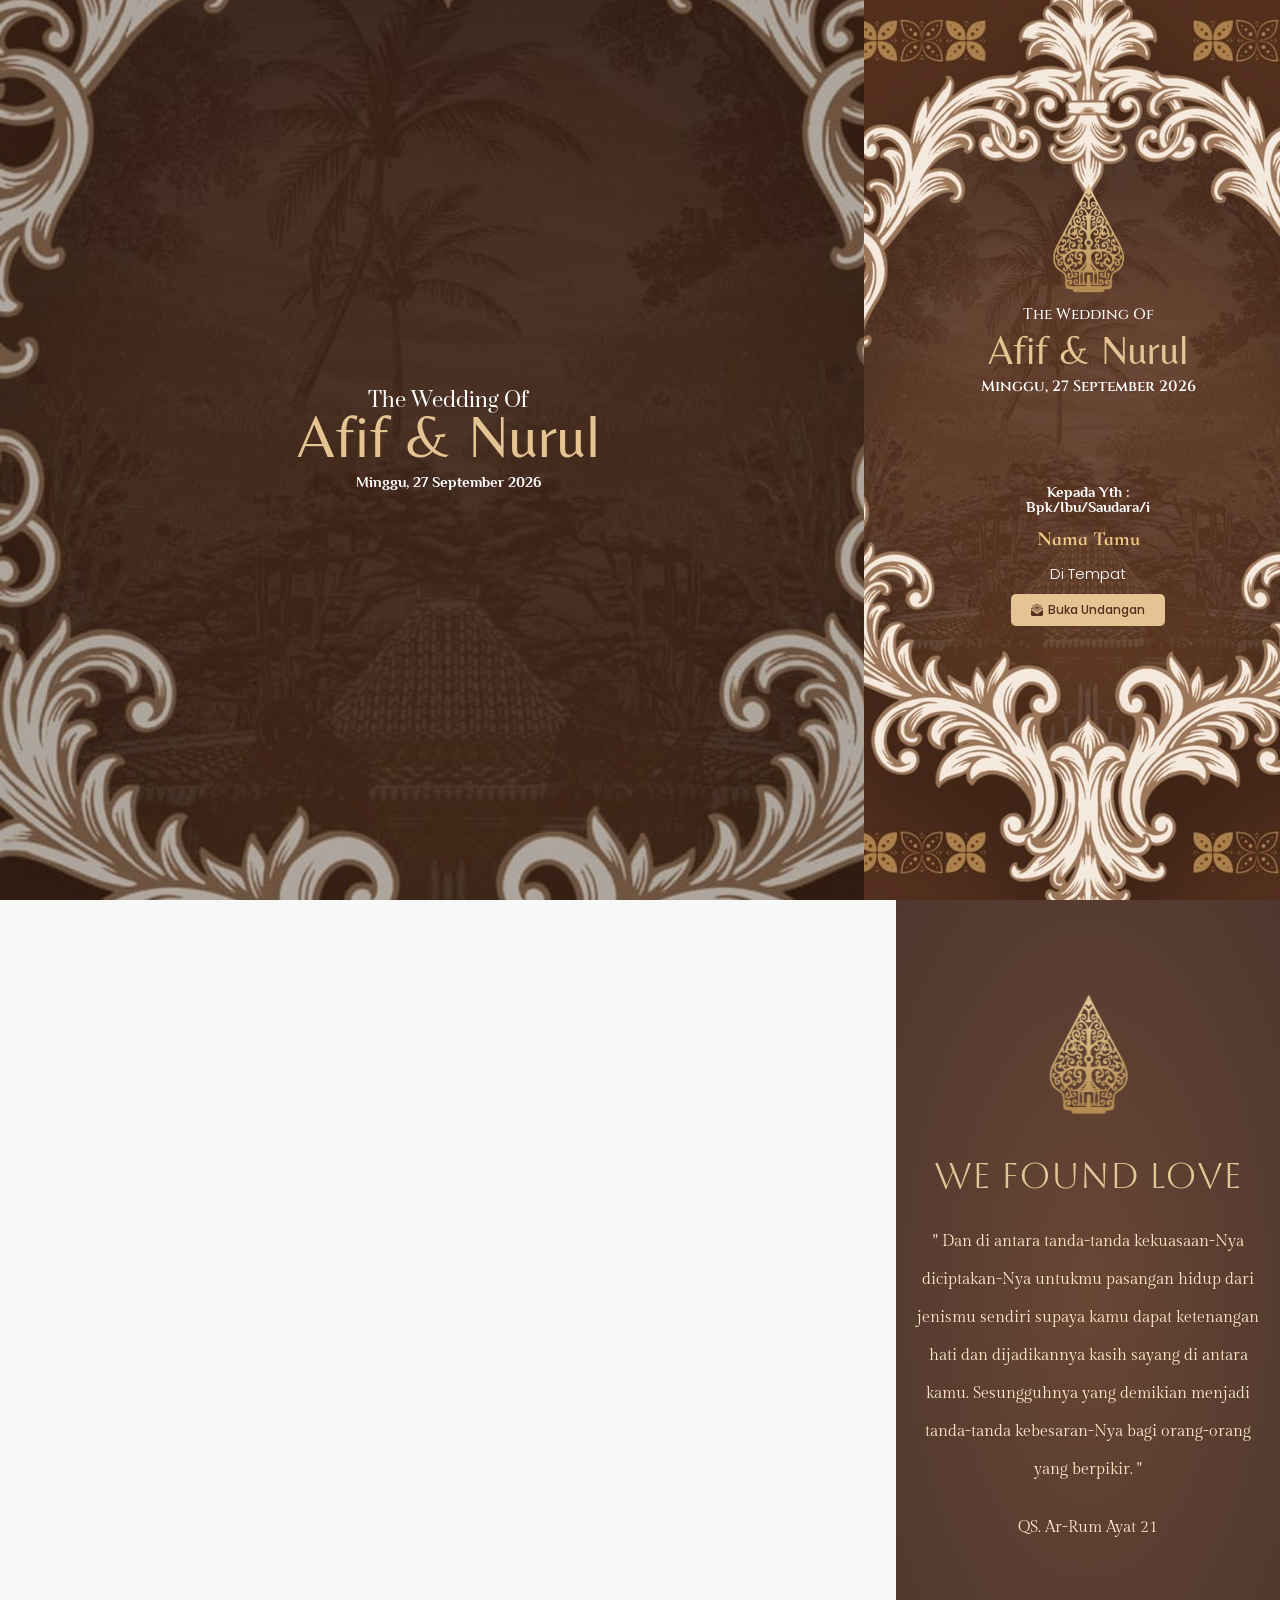
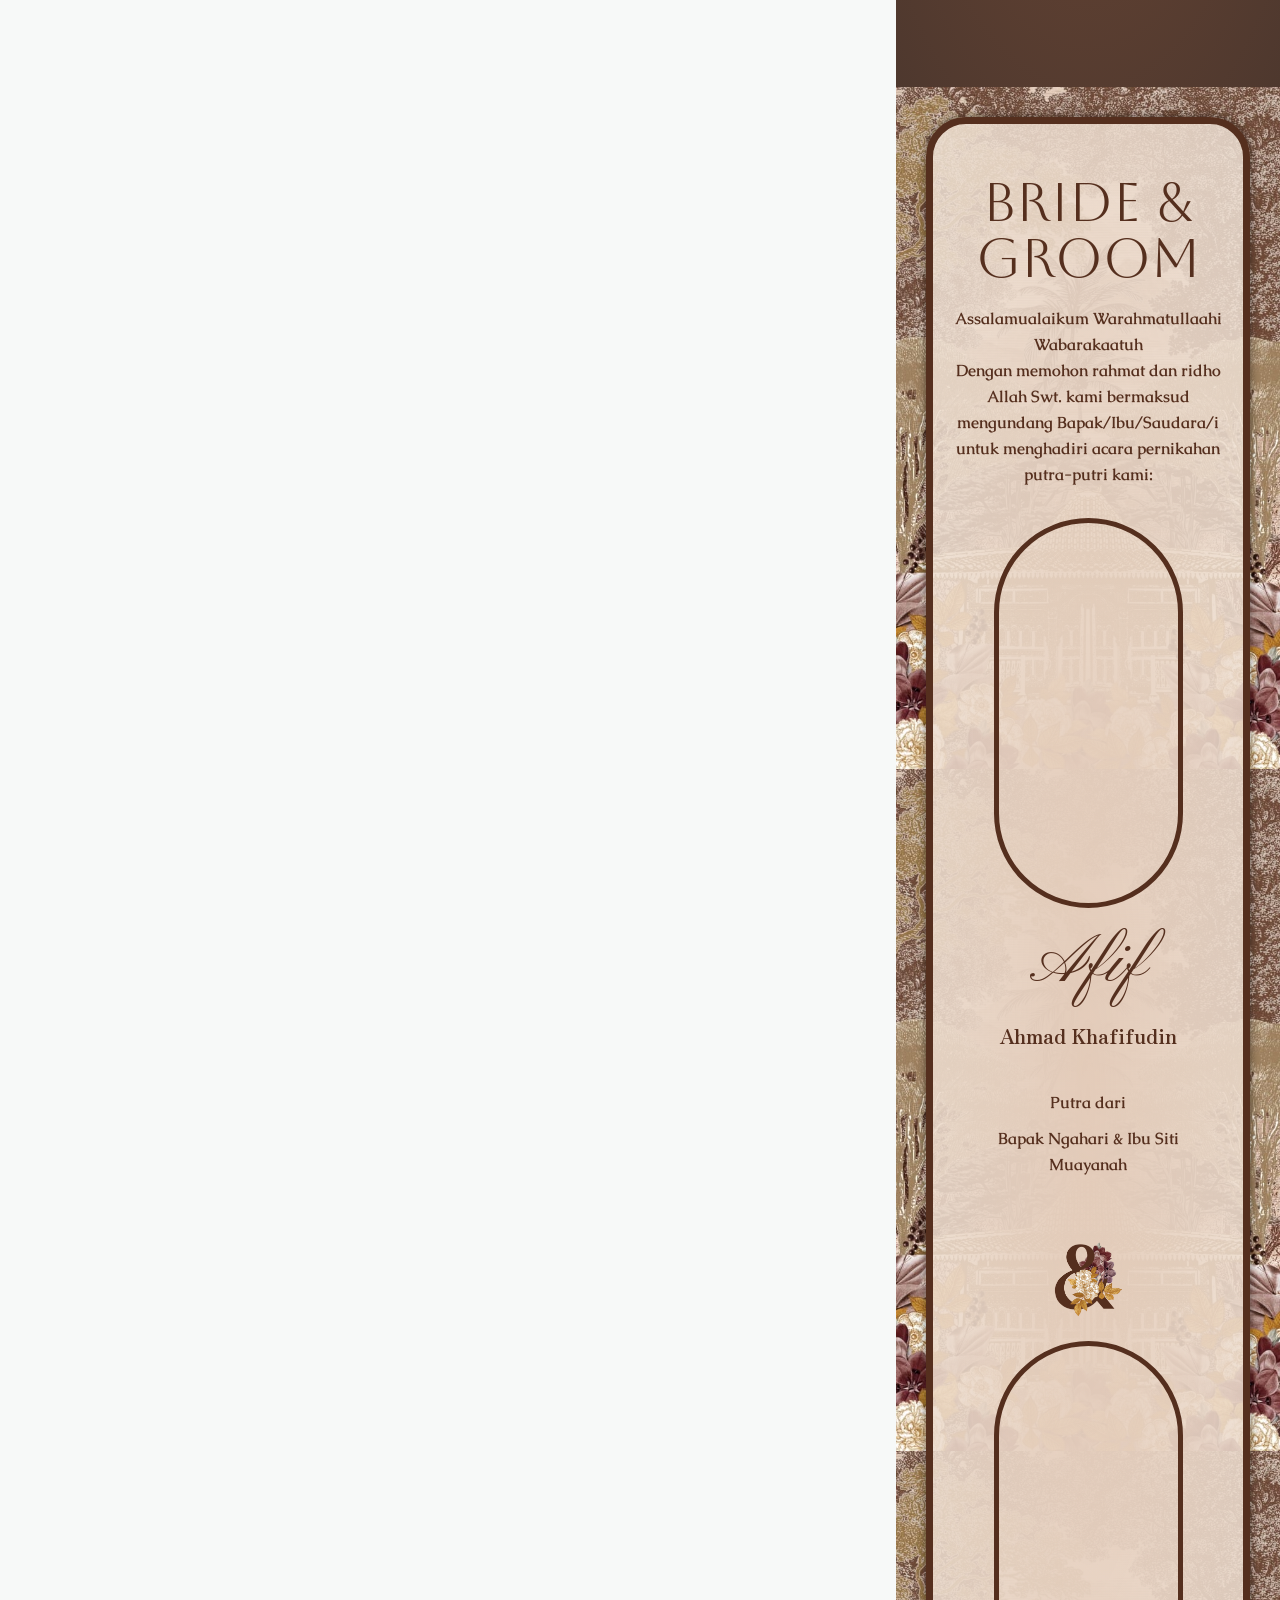
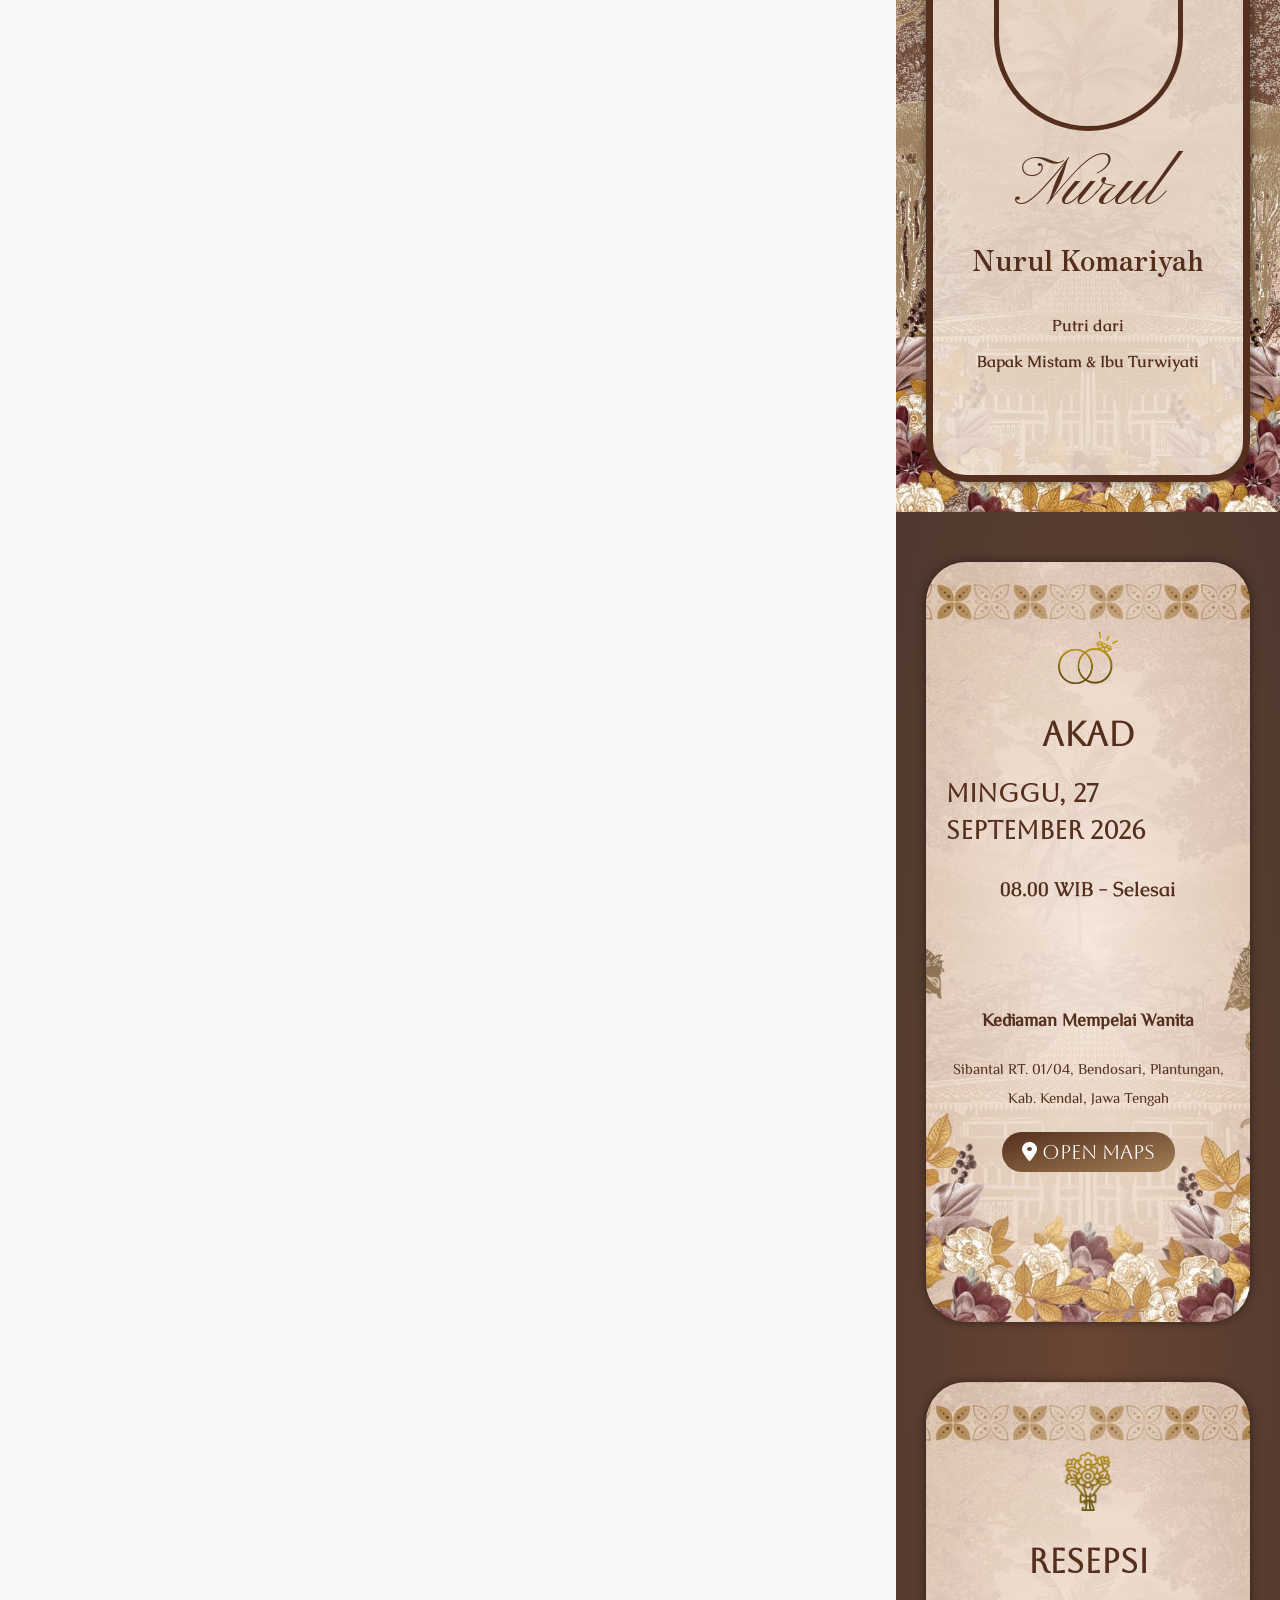
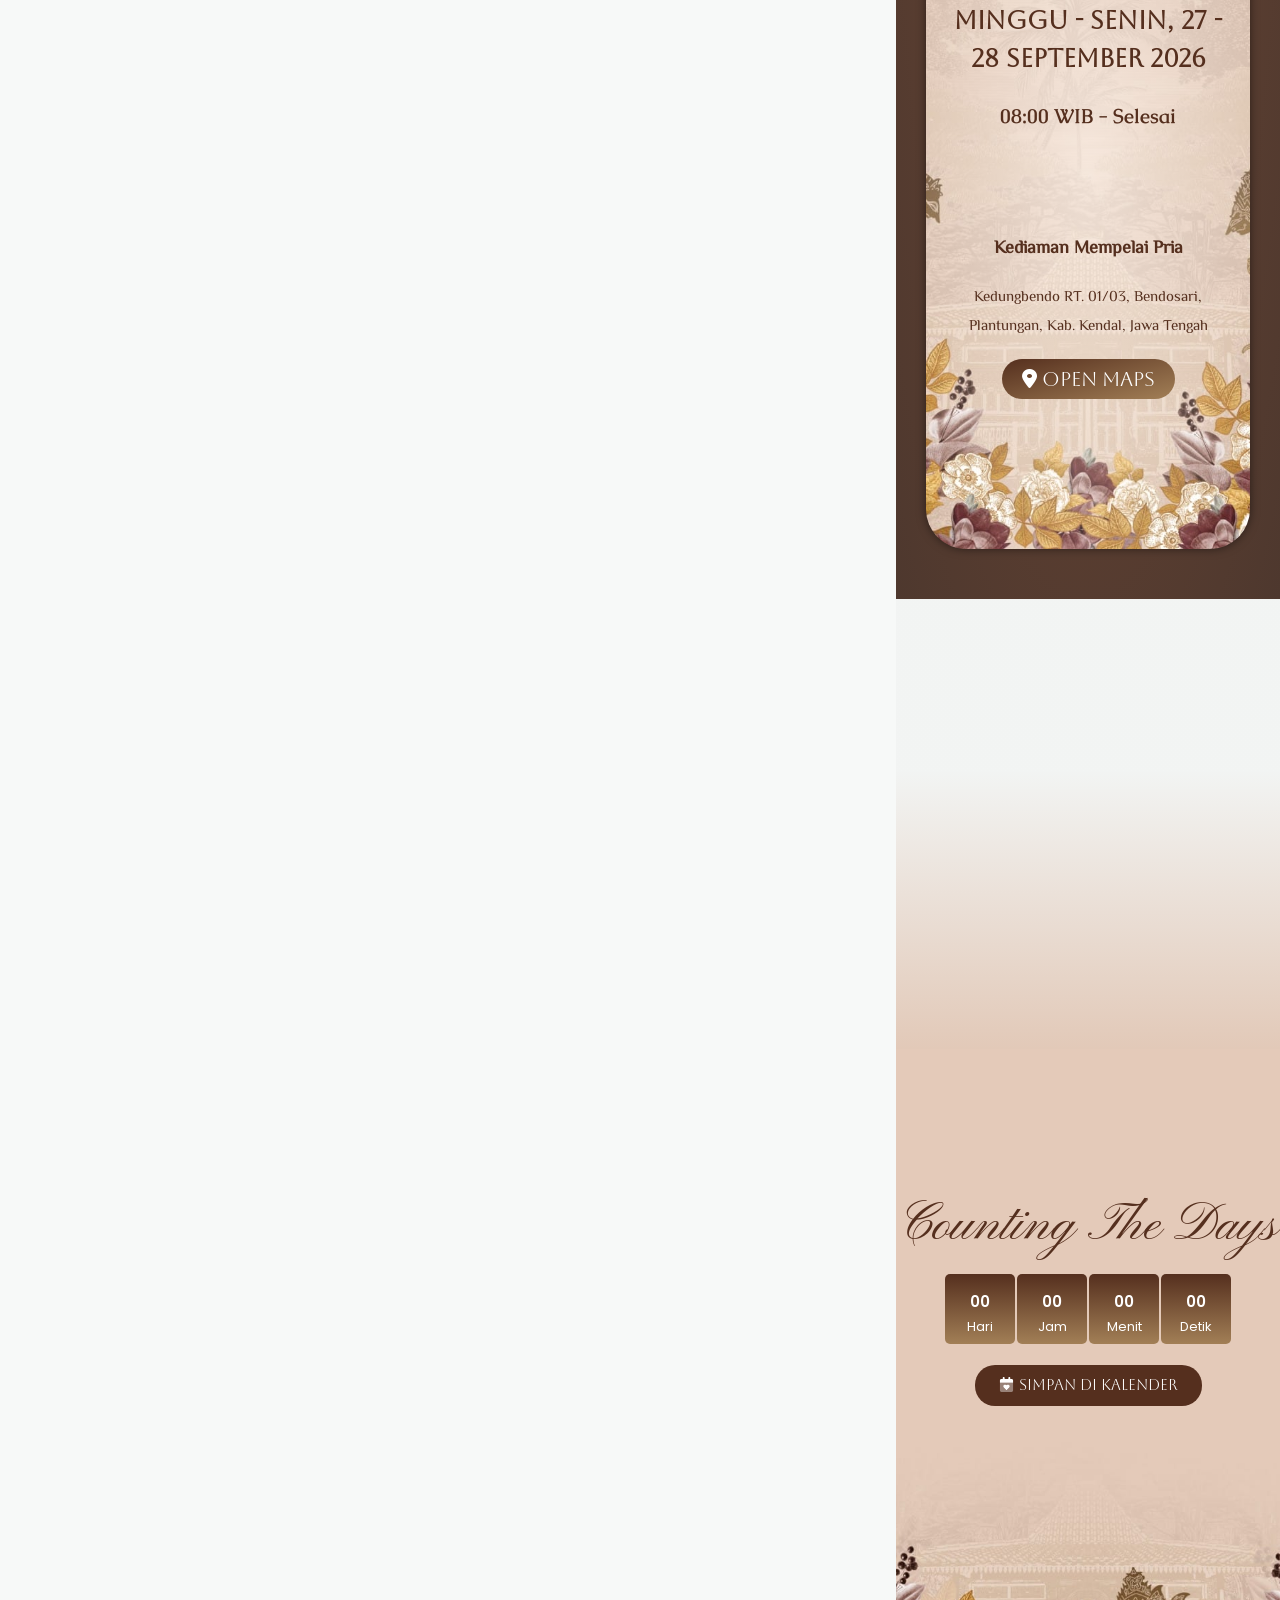
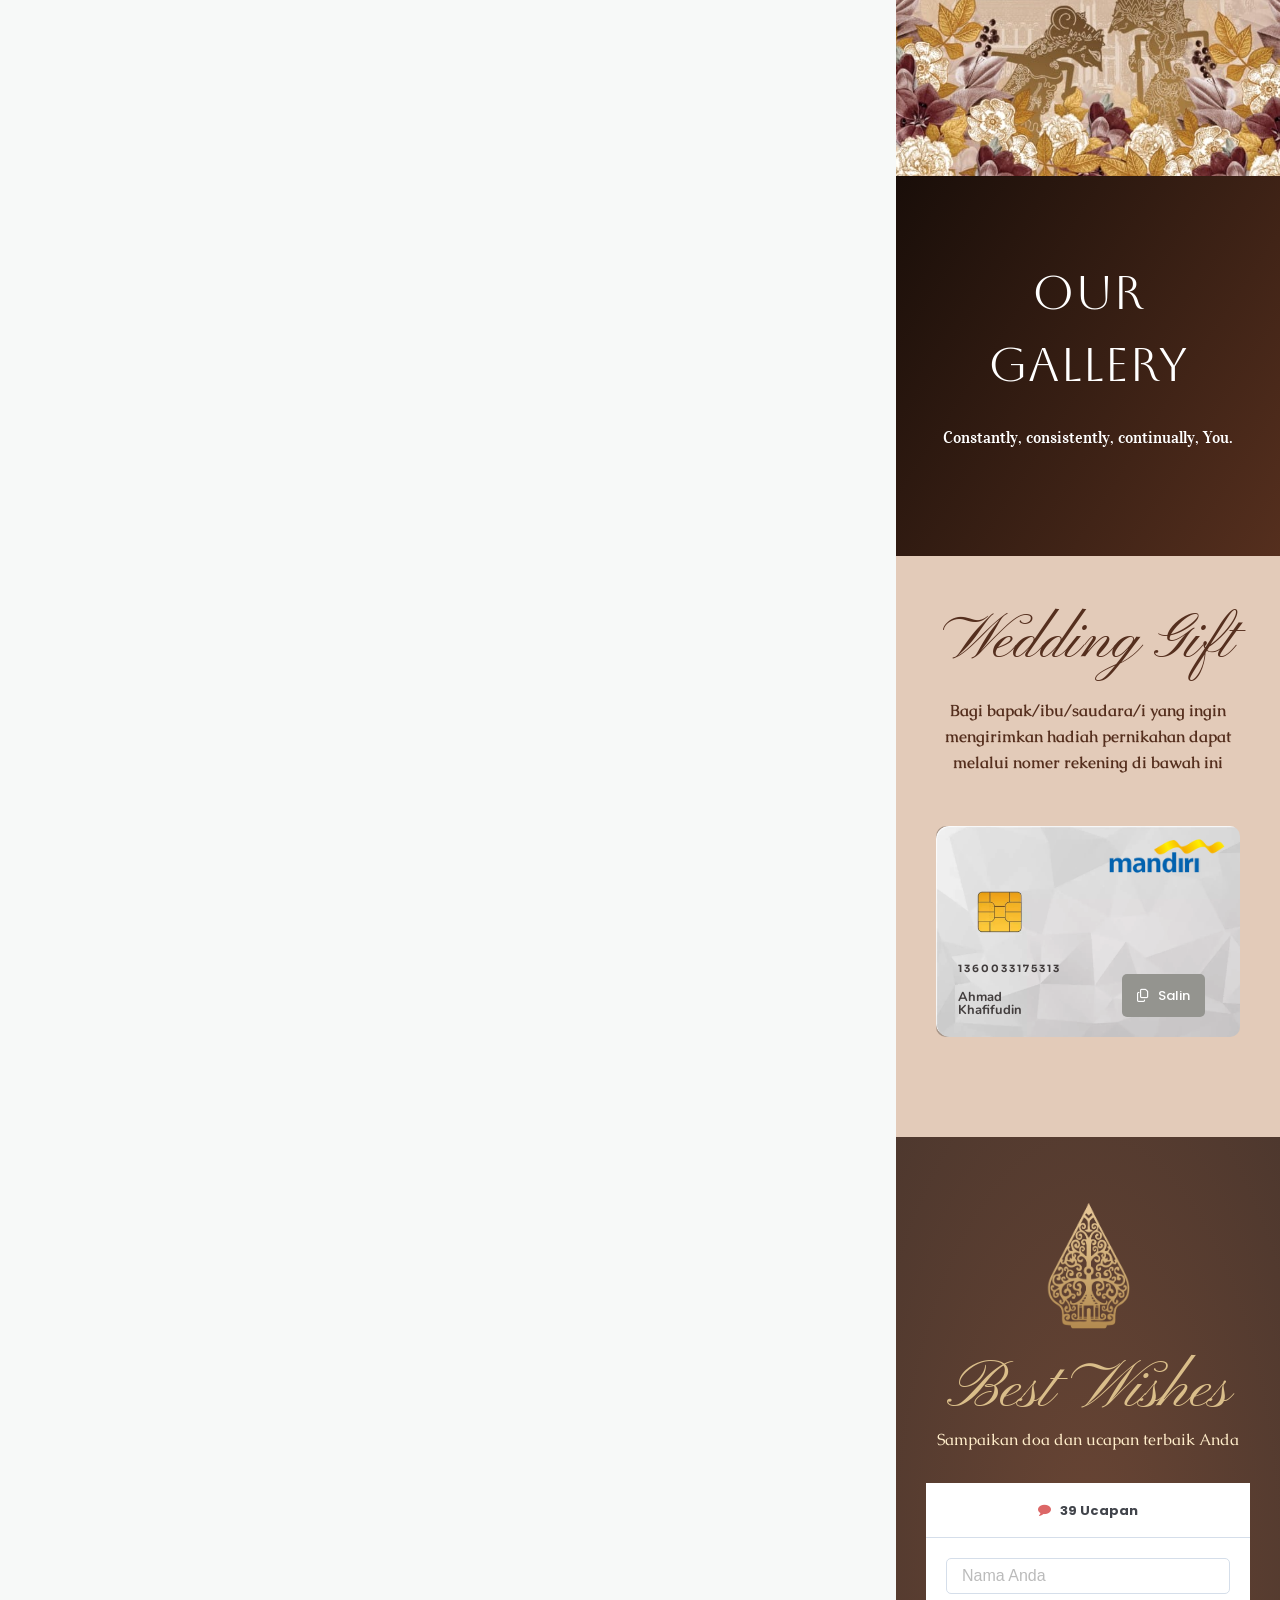
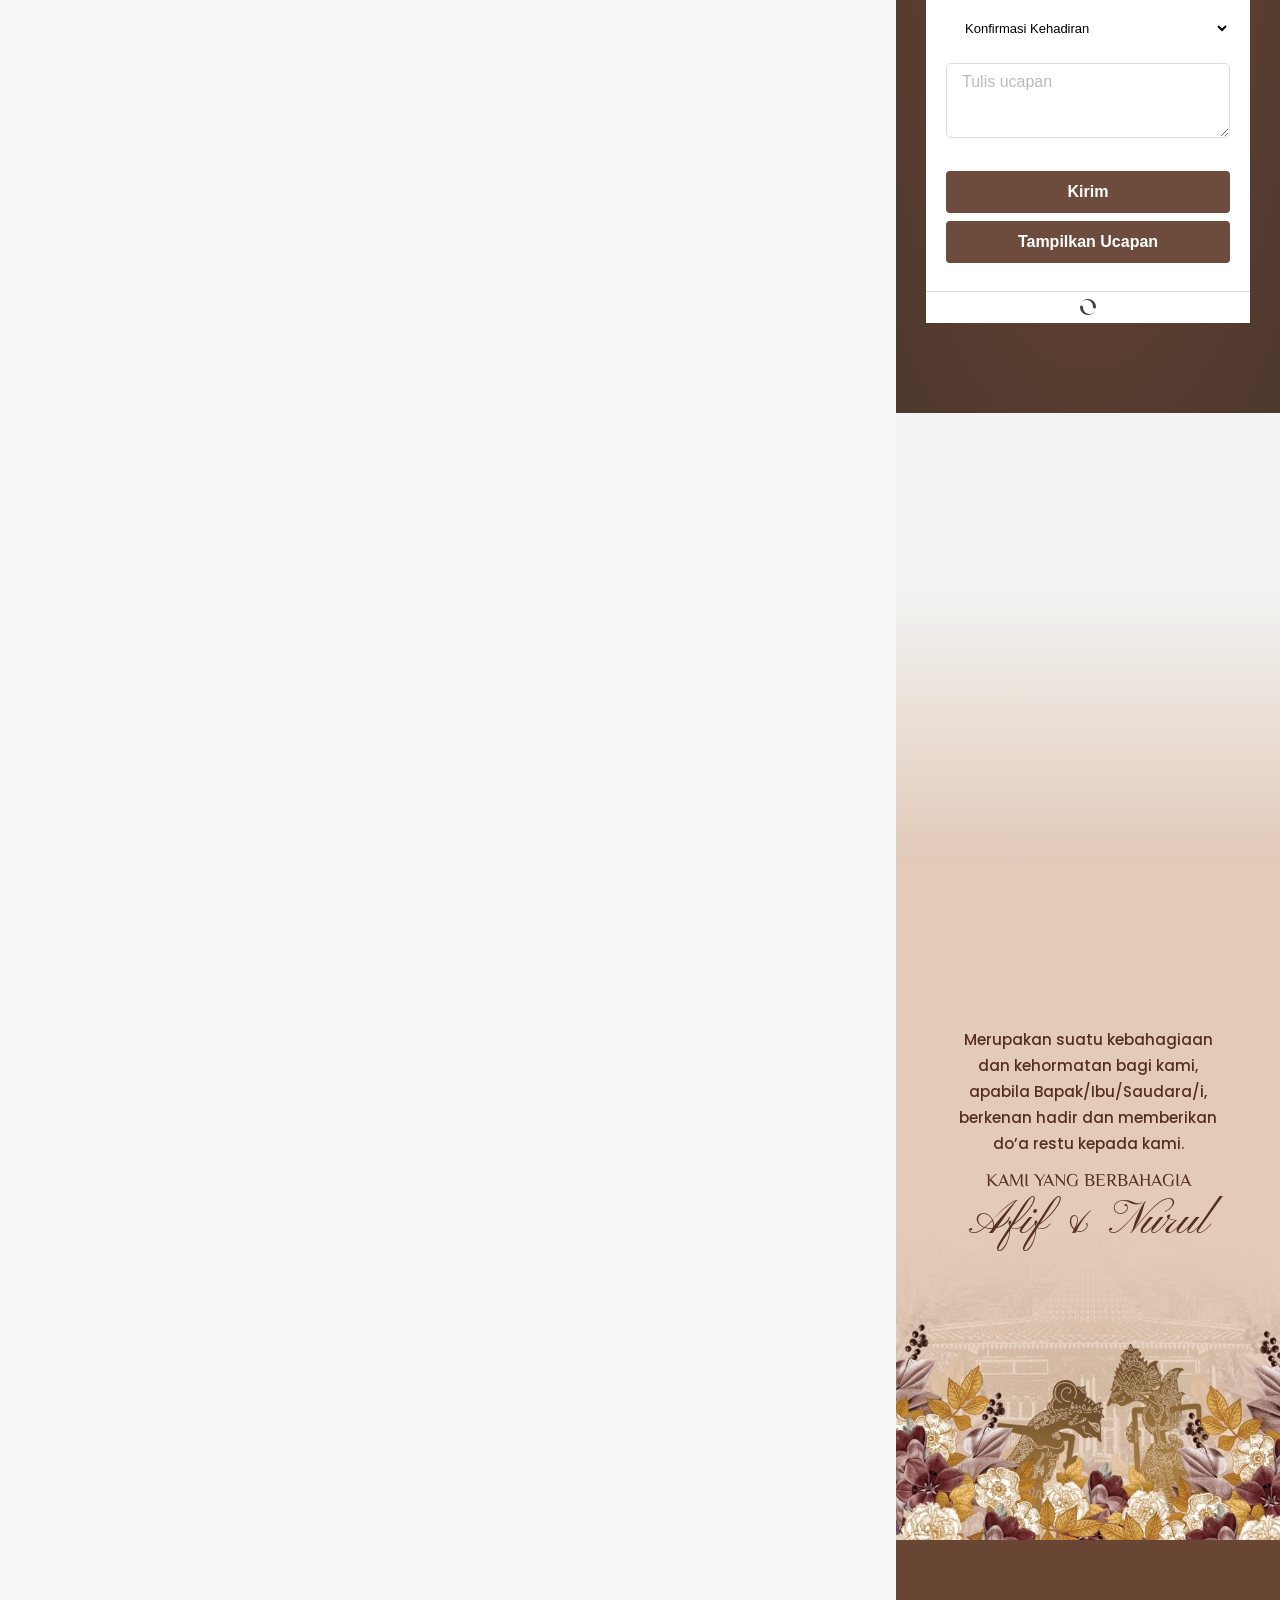
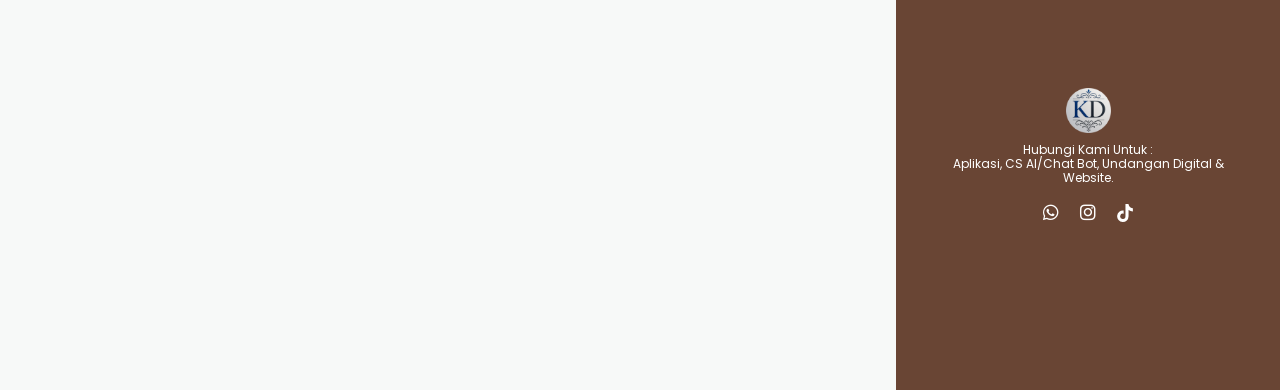
==== commit 3142fe44: "Ratakan tengah teks tanggal resepsi" ====
--- a/index.html
+++ b/index.html
@@ -3732,9 +3732,10 @@
                   data-settings="{&quot;_animation&quot;:&quot;zoomIn&quot;,&quot;_animation_delay&quot;:200}"
                   data-widget_type="jet-listing-dynamic-field.default">
                   <div class="elementor-widget-container">
-                    <div class="jet-listing jet-listing-dynamic-field display-inline">
-                      <div class="jet-listing-dynamic-field__inline-wrap">
-                        <div class="jet-listing-dynamic-field__content">Minggu - Senin, 27 - 28 September 2026</div>
+                    <div class="jet-listing jet-listing-dynamic-field display-inline" style="width:100%; text-align:center; justify-content:center;">
+                      <div class="jet-listing-dynamic-field__inline-wrap" style="justify-content:center;">
+                        <div class="jet-listing-dynamic-field__content" style="text-align: center;">Minggu - Senin, 27 -
+                          28 September 2026</div>
                       </div>
                     </div>
                   </div>
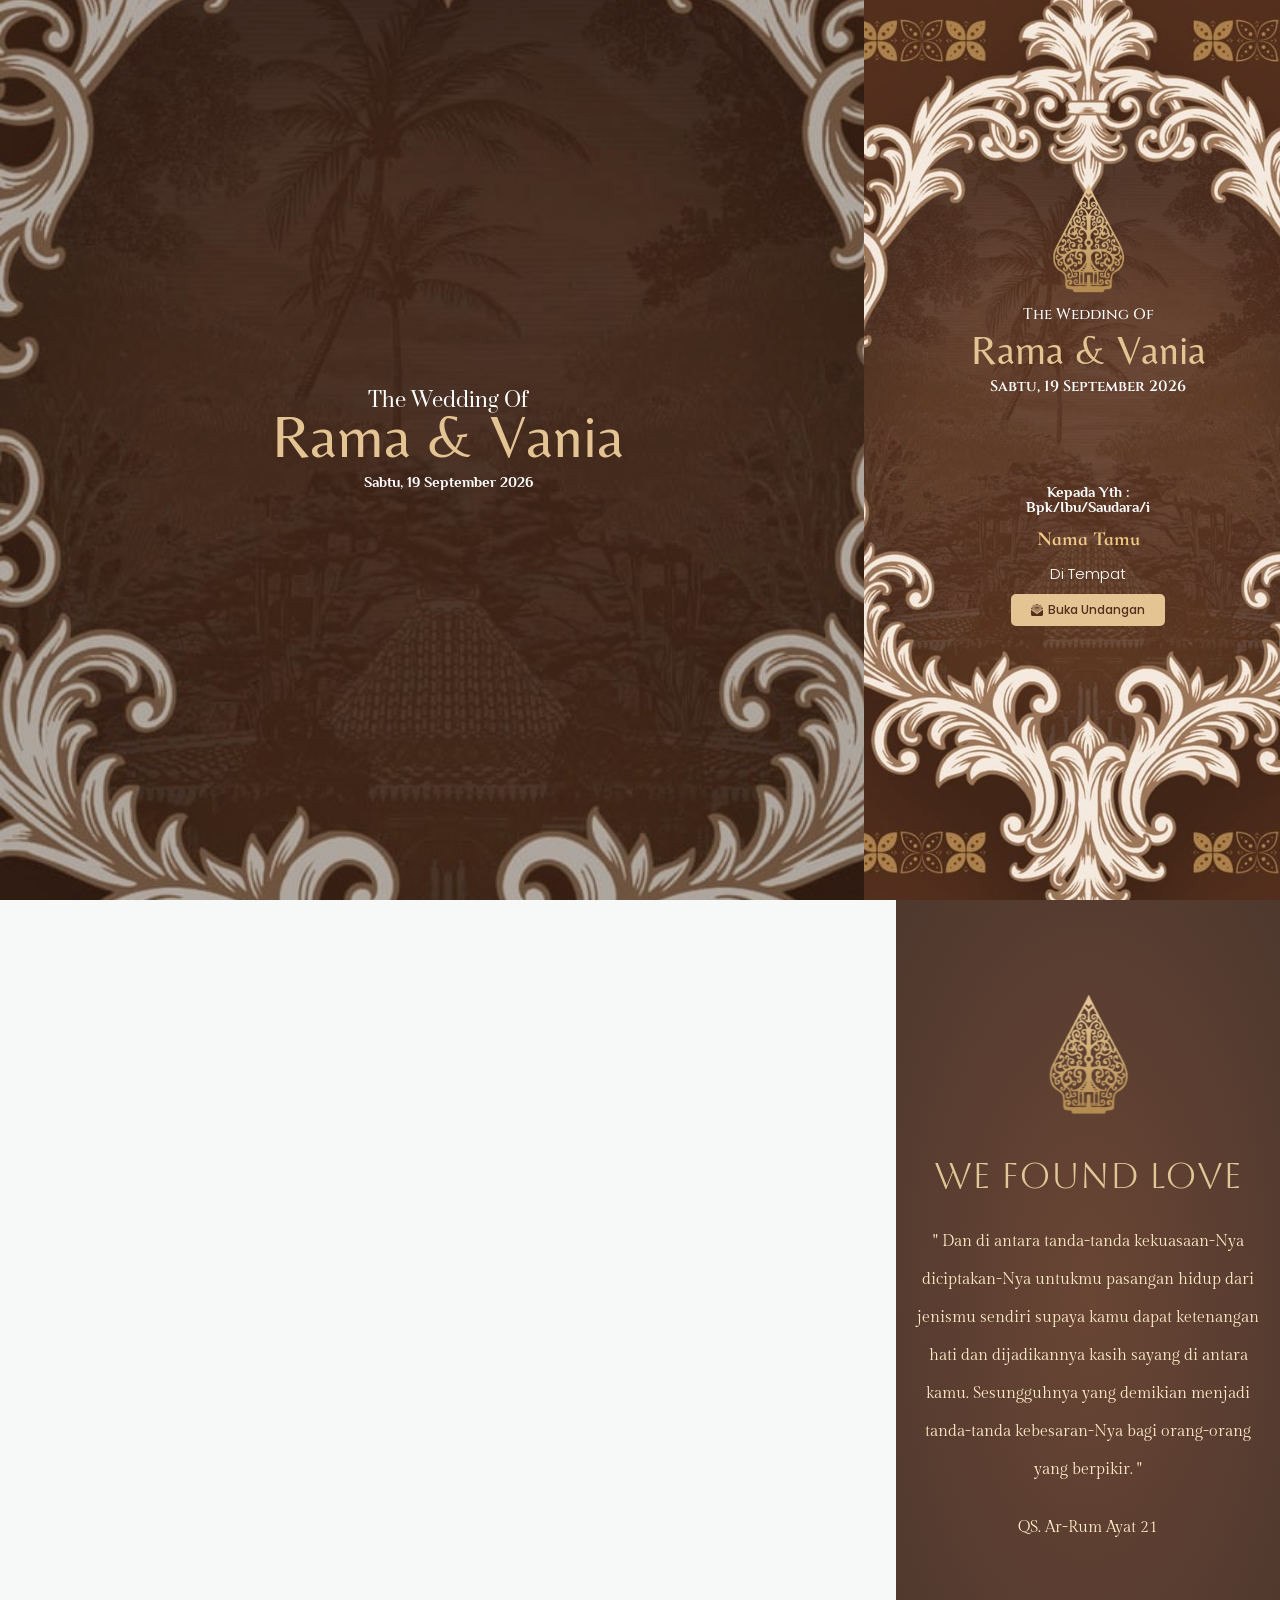
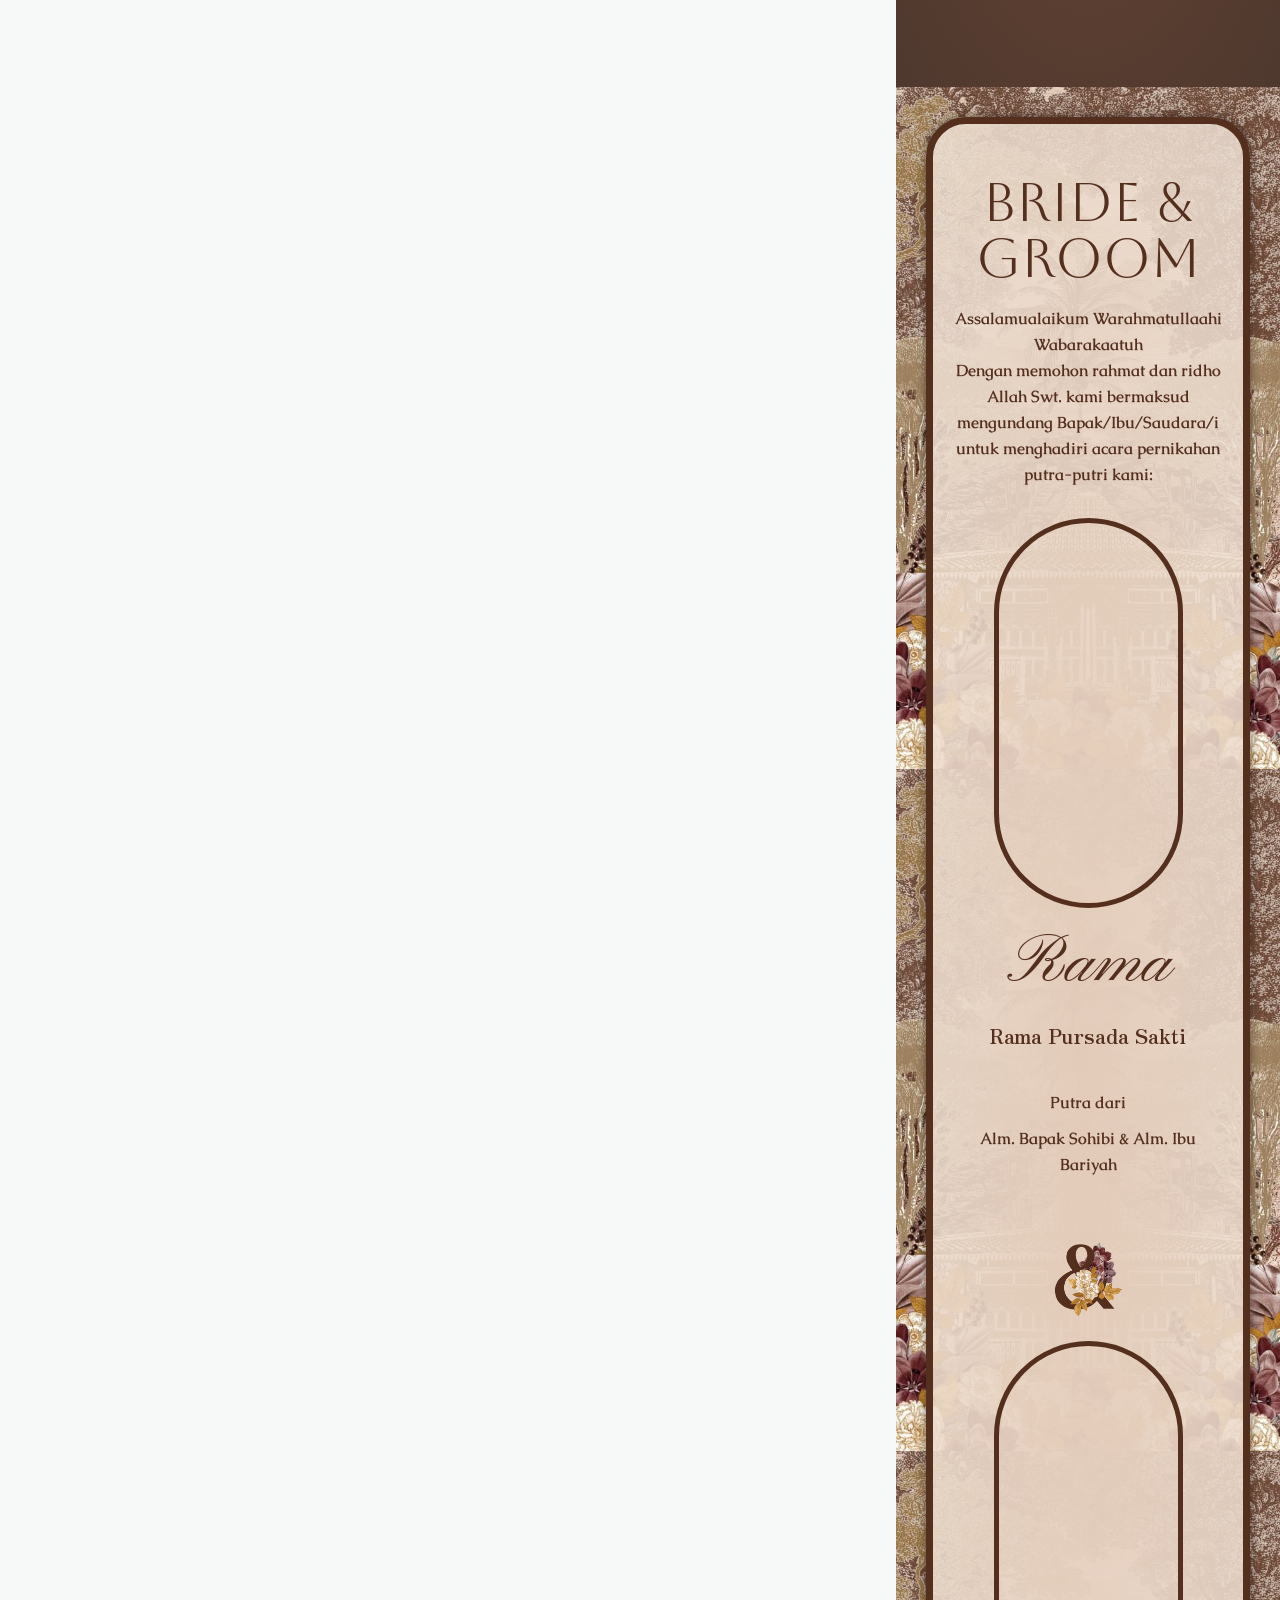
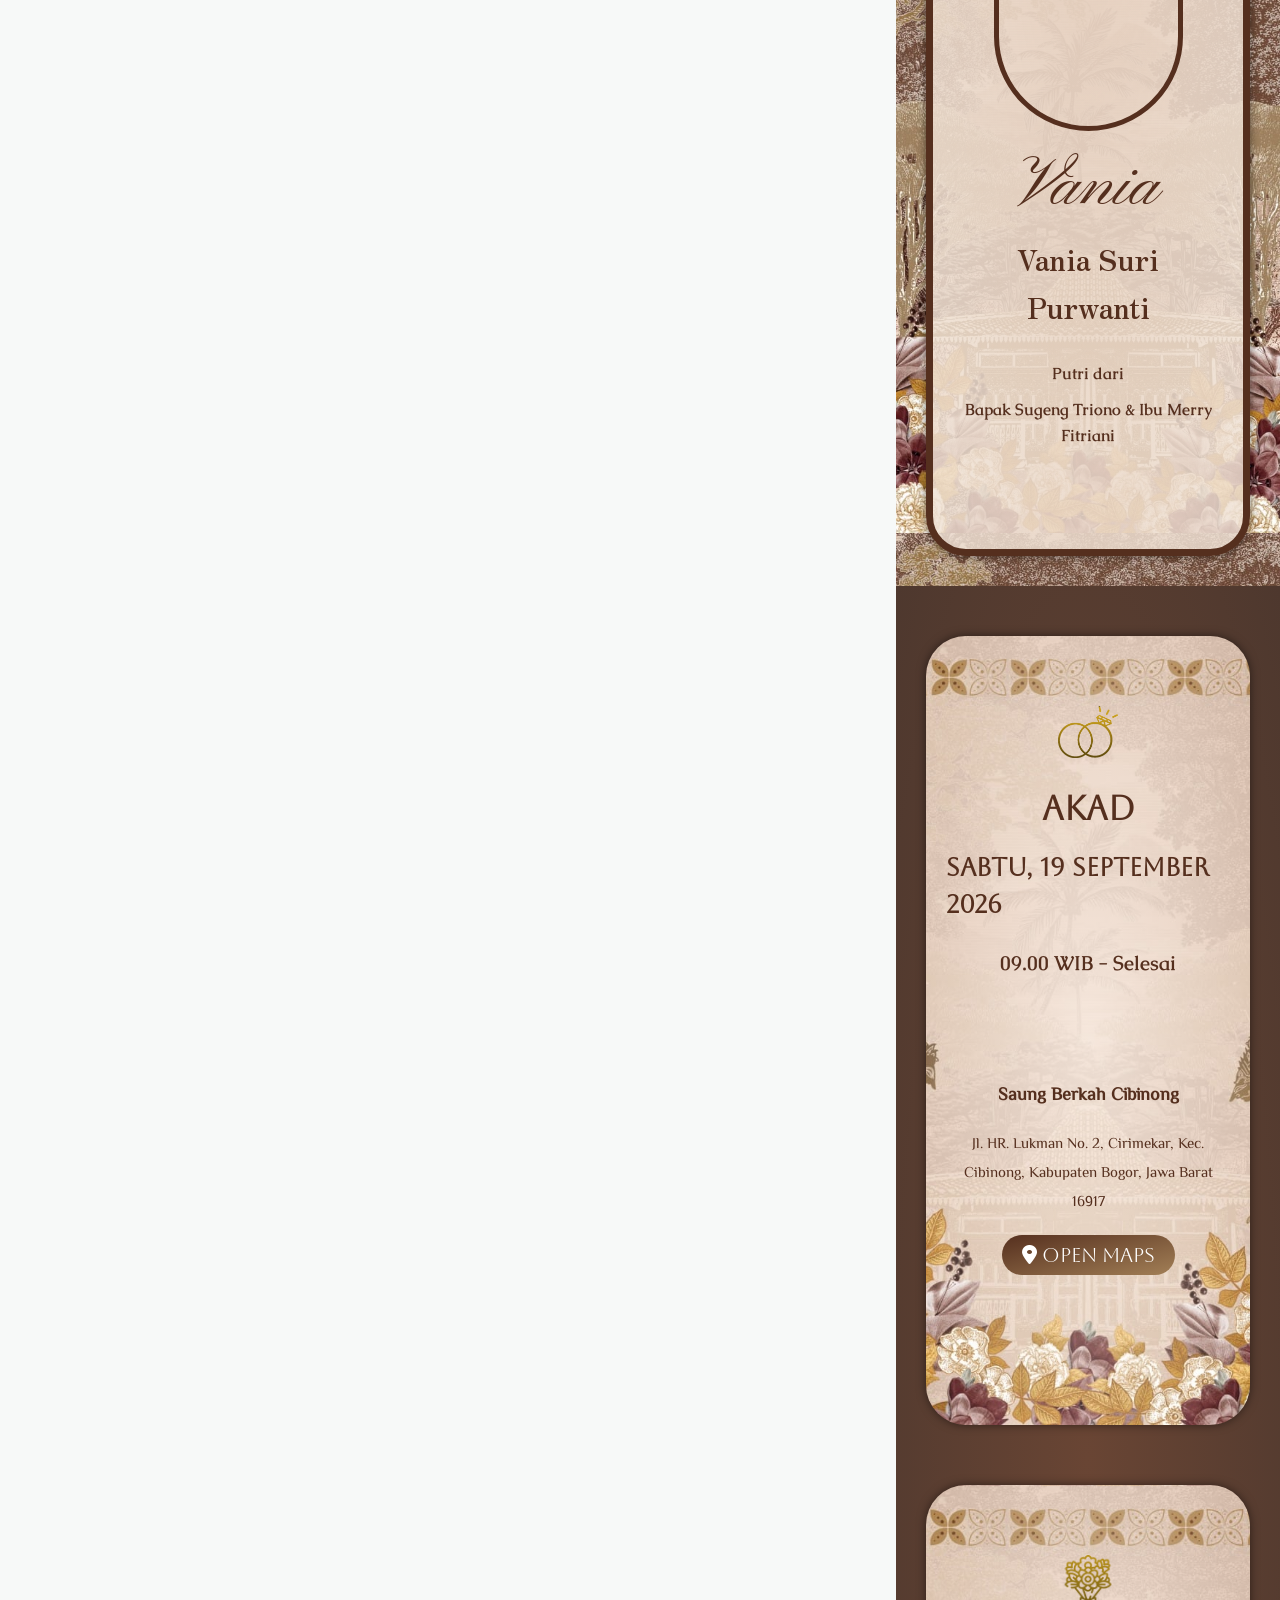
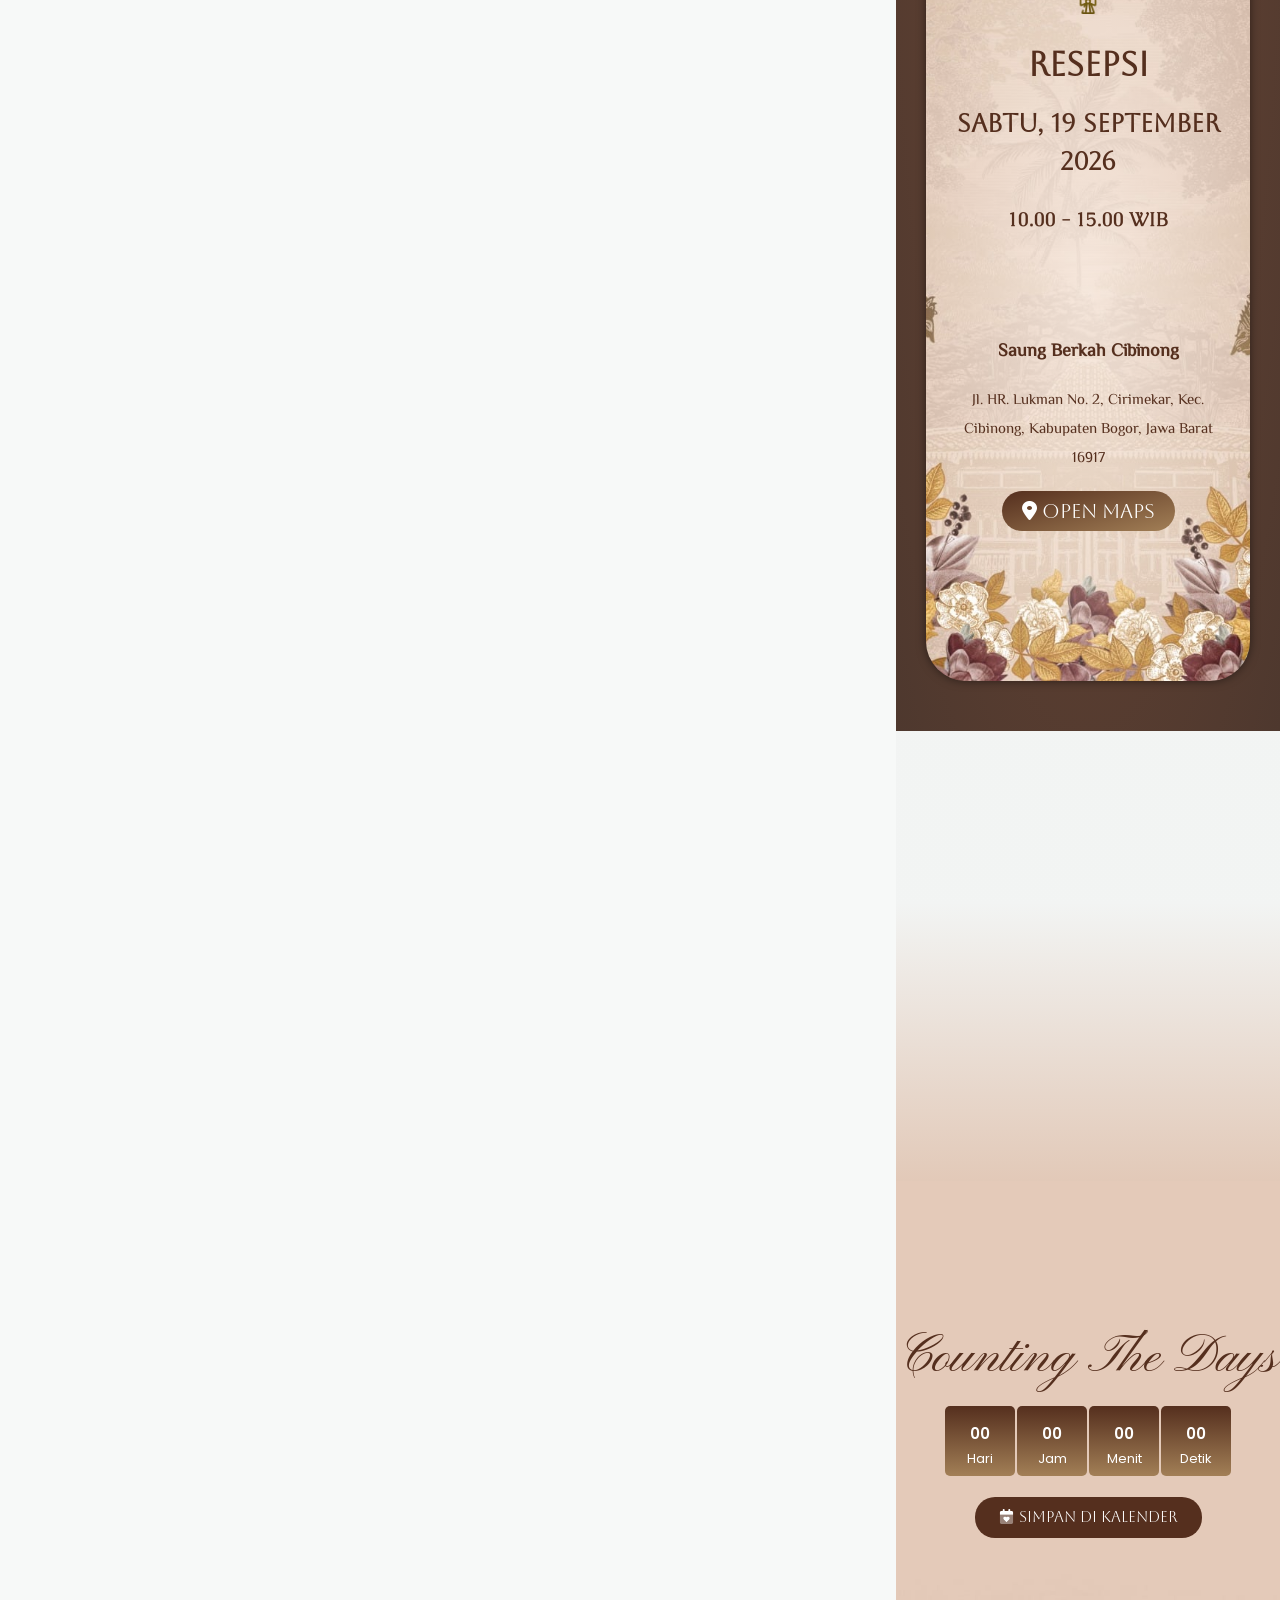
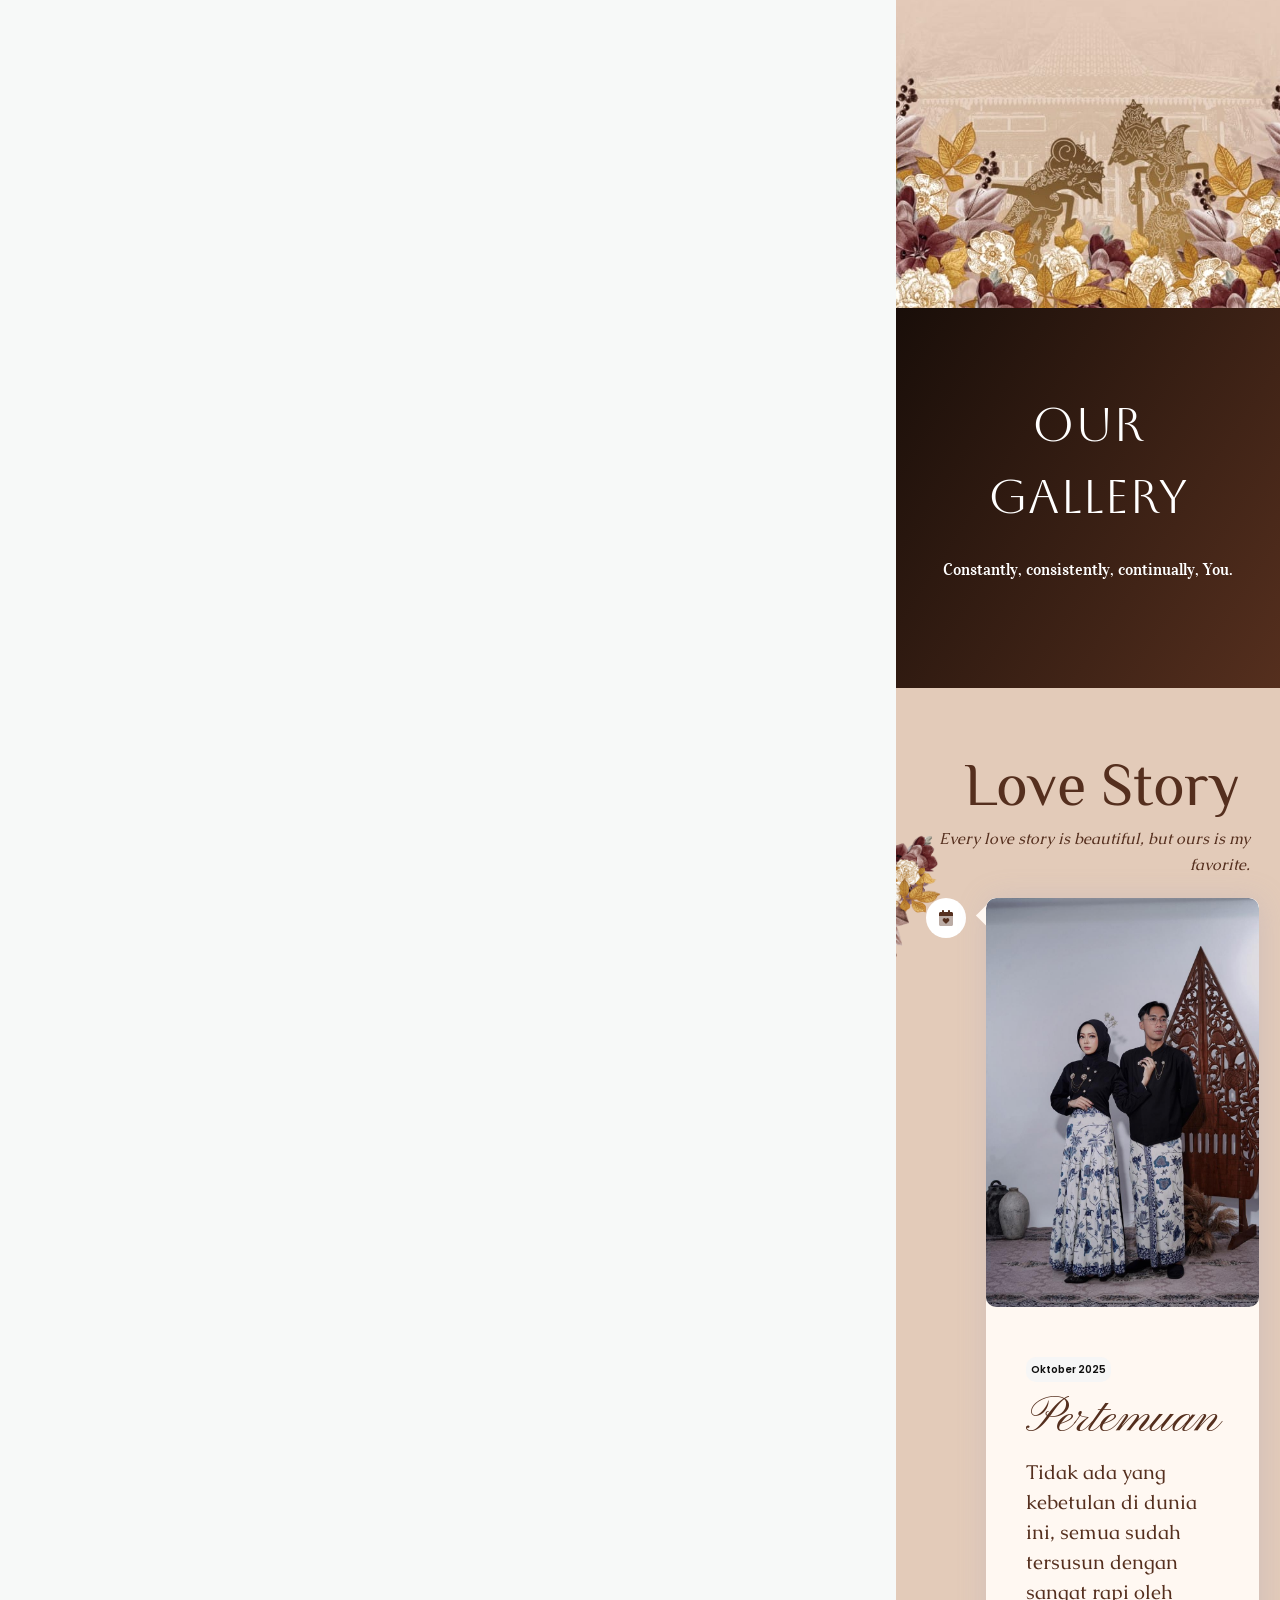
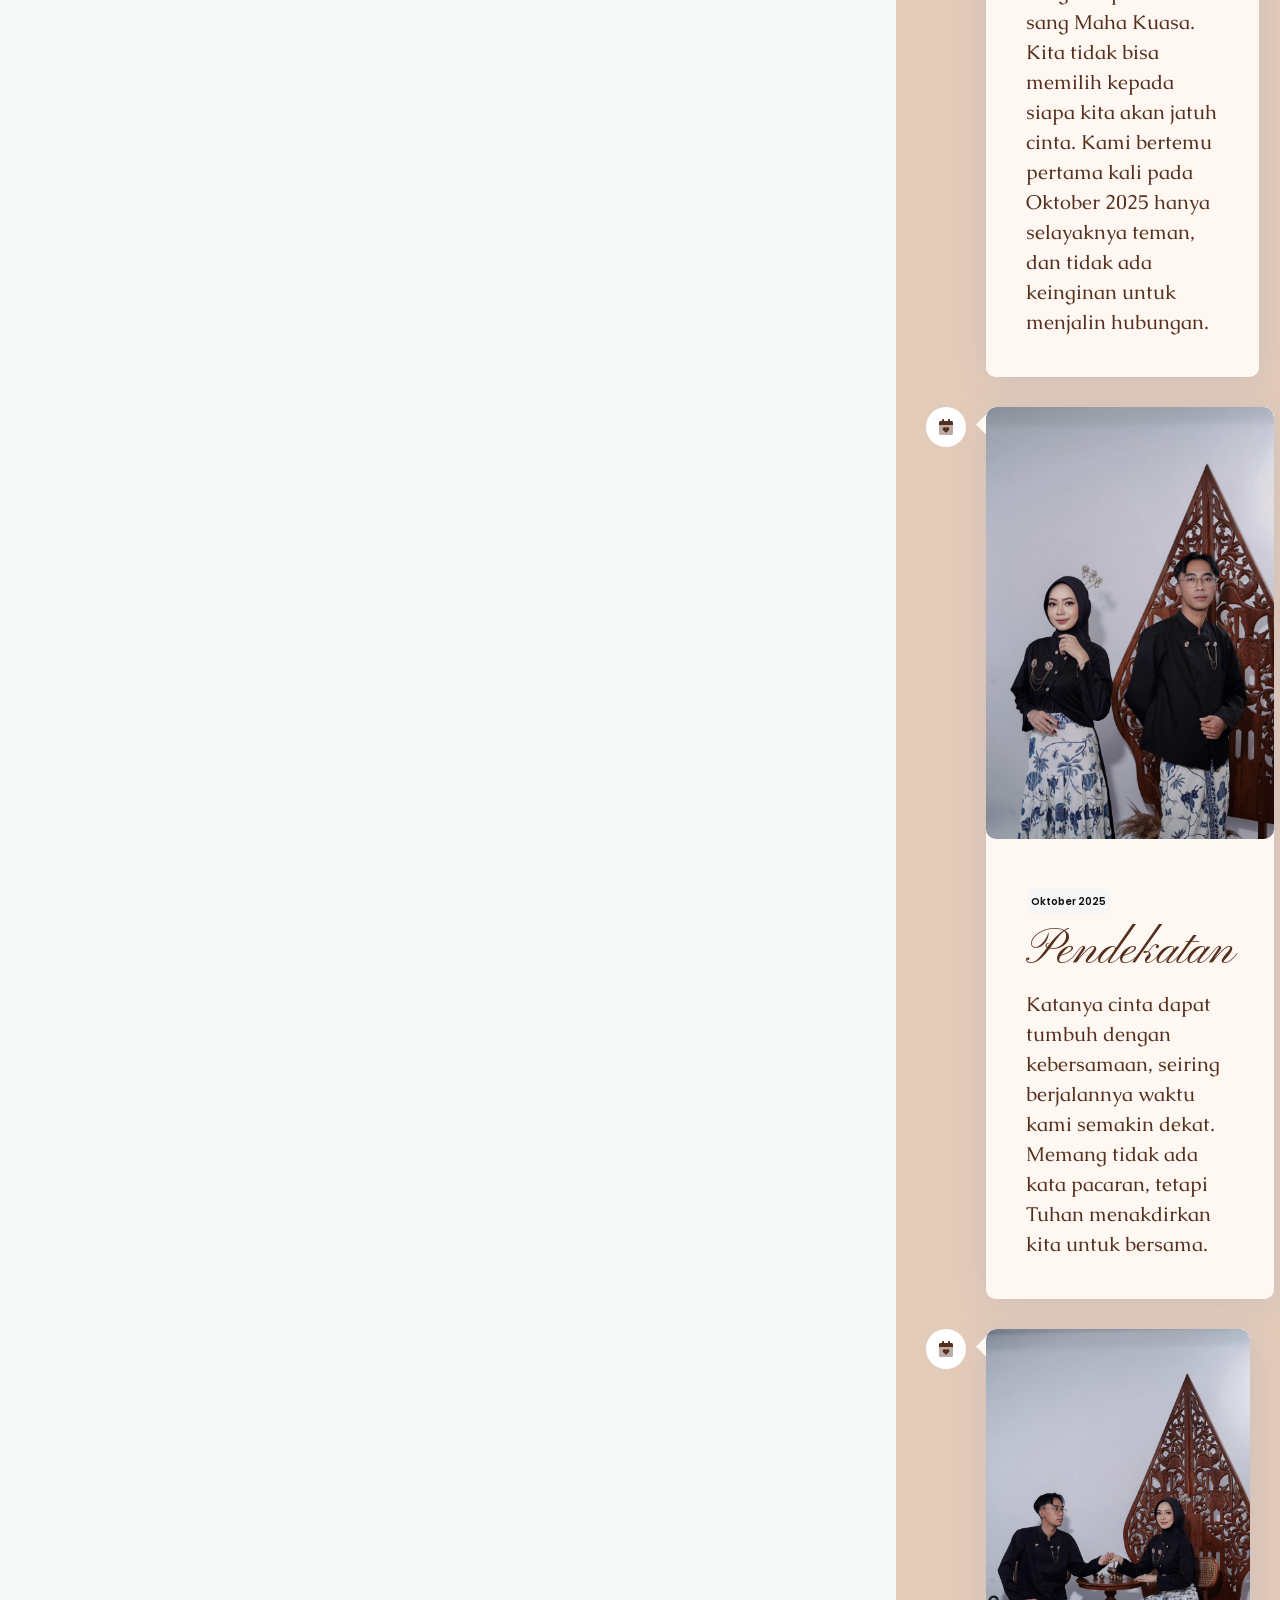
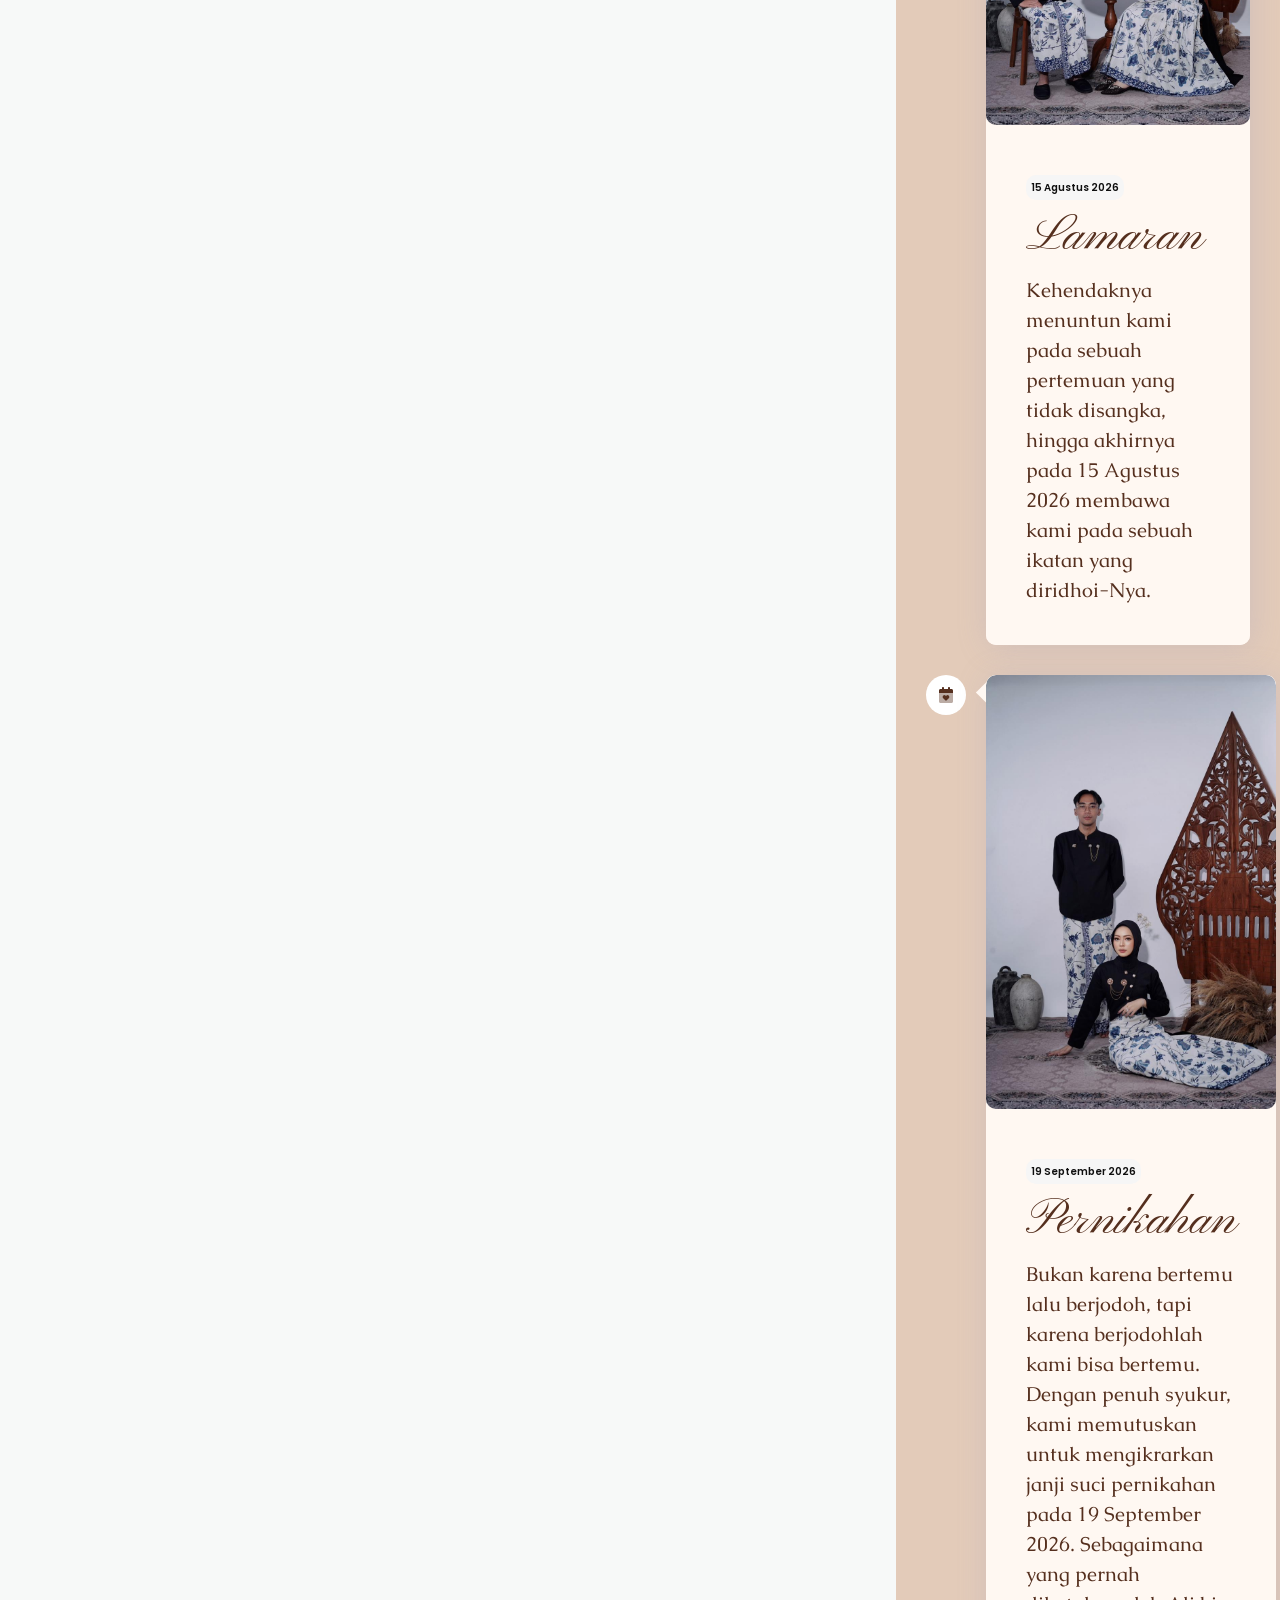
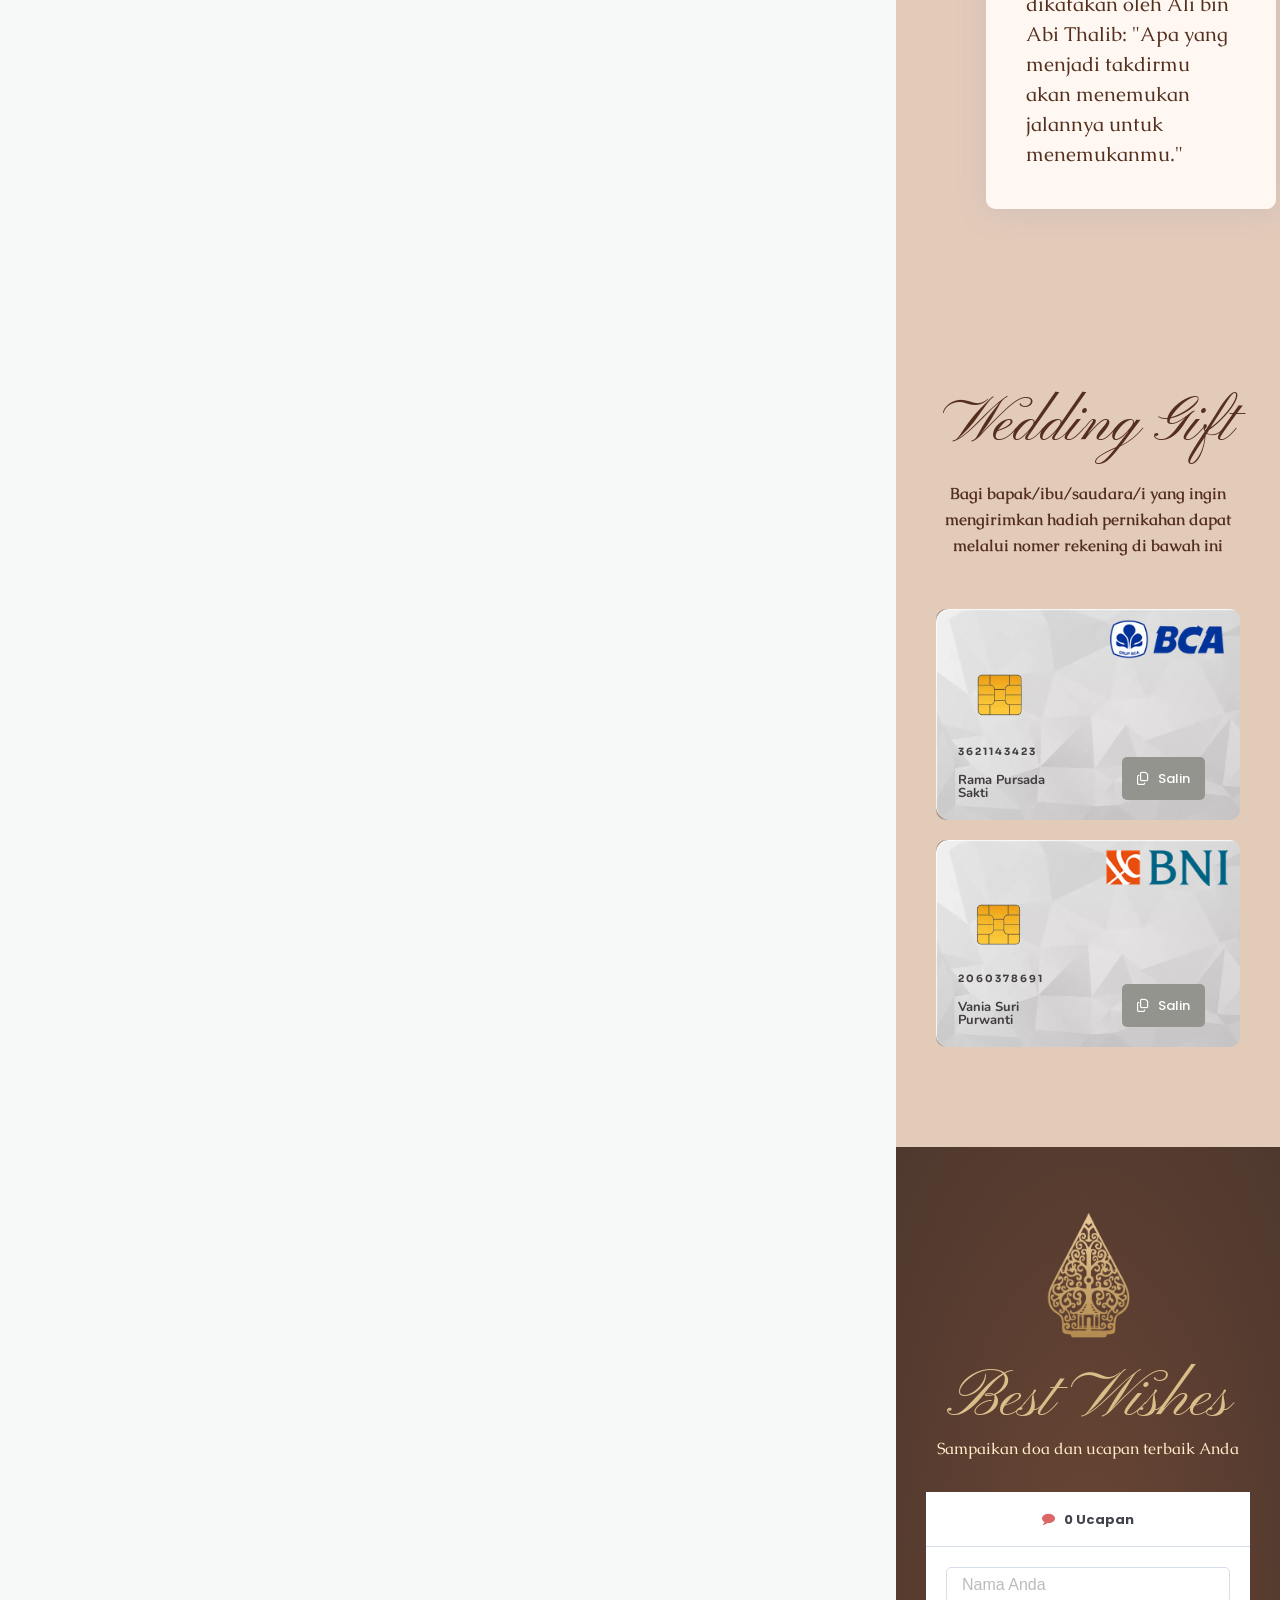
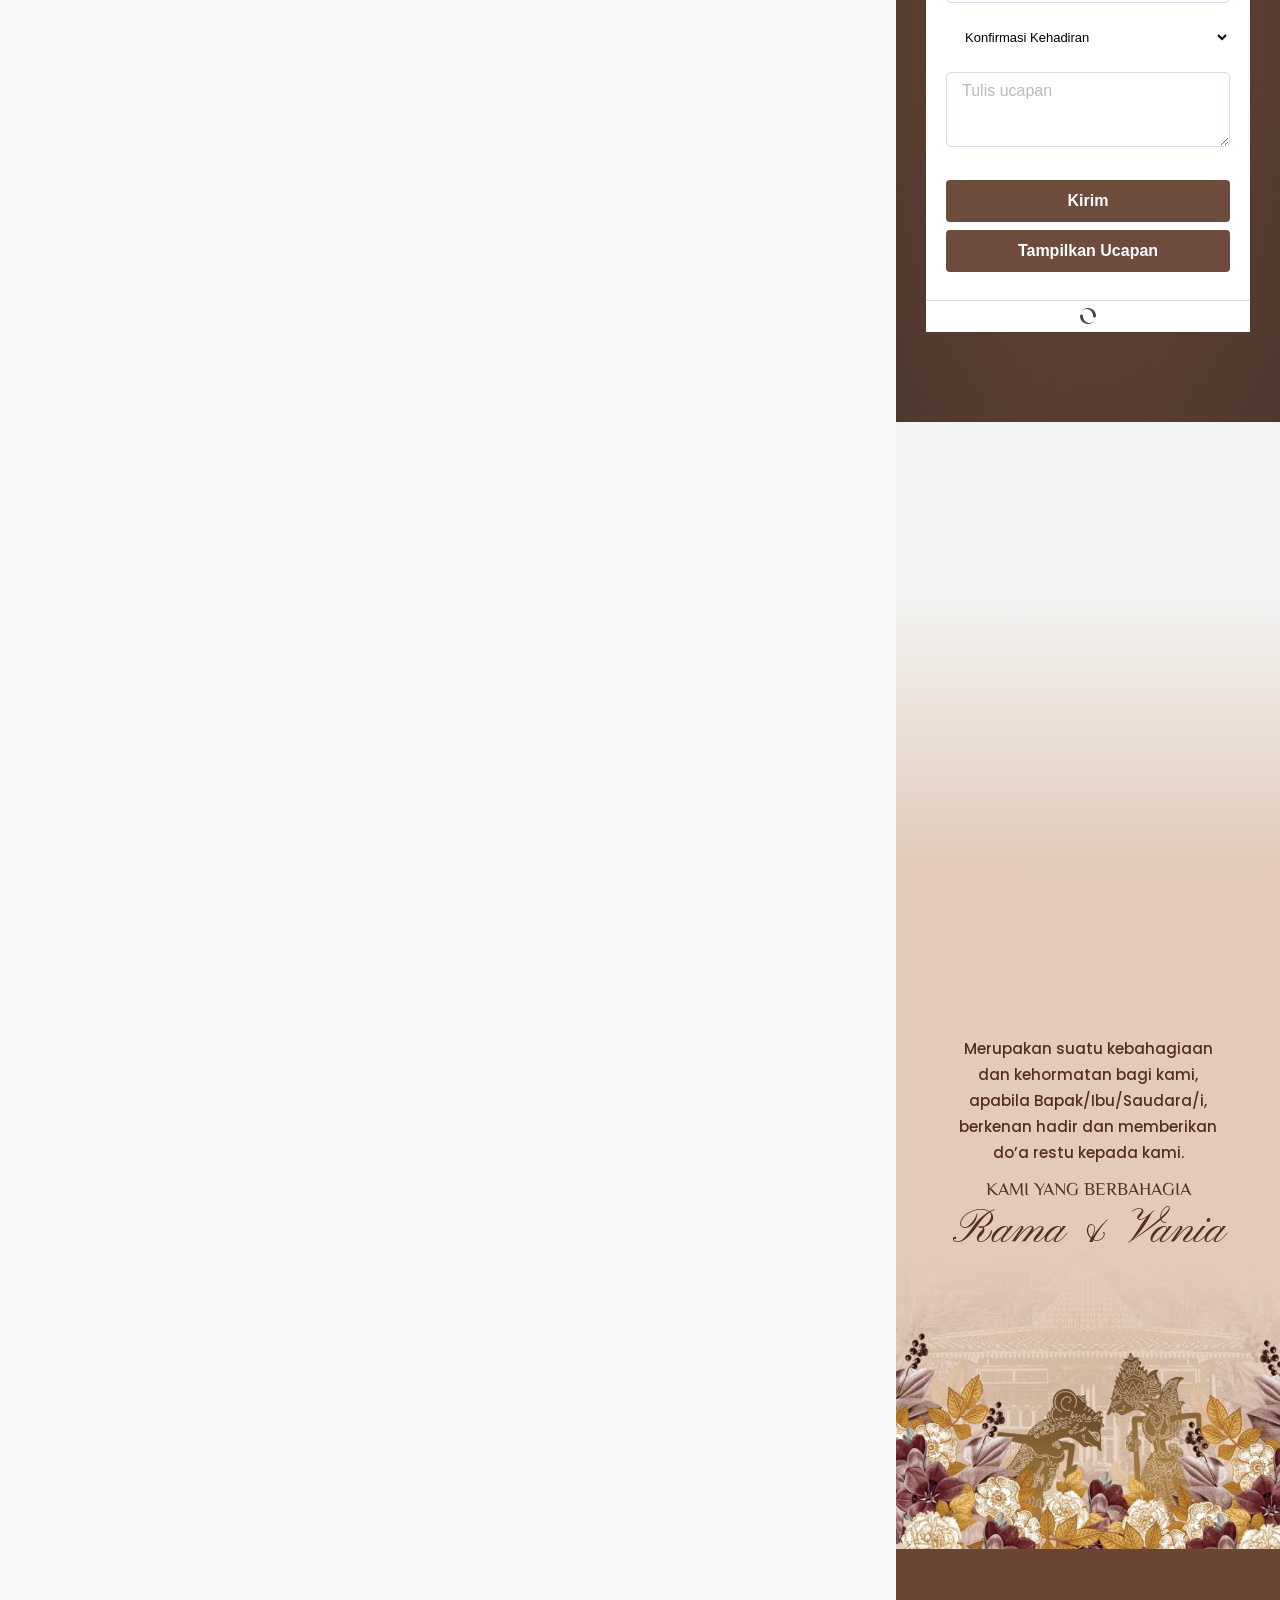
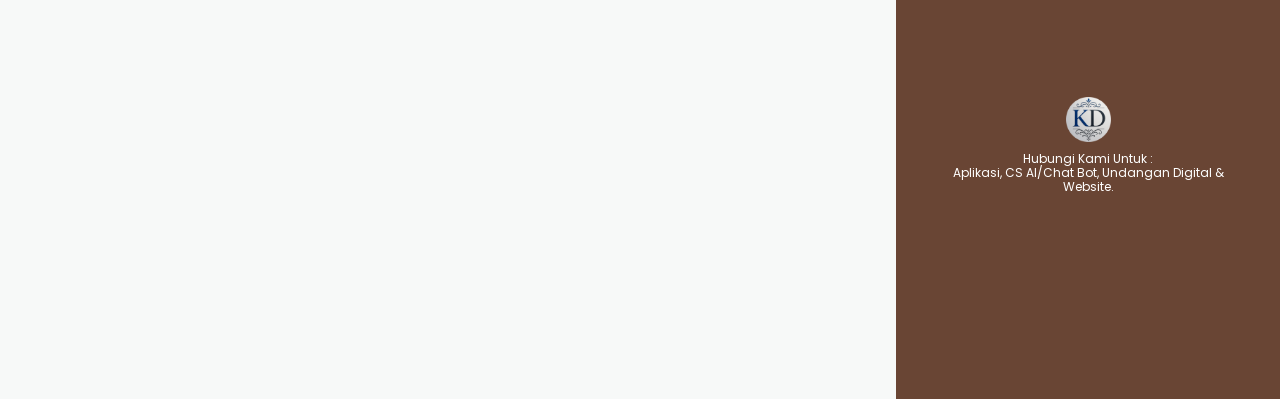
==== commit 936c0034: "Upload undangan Rama & Vania ke GitHub Pages" ====
--- a/index.html
+++ b/index.html
@@ -10,36 +10,35 @@
   <meta name="msapplication-TileImage" content="KirimDigi.ico">
 
   <!-- Optimasi Mesin Pencari oleh Rank Math - https://rankmath.com/ -->
-  <title>Afif 💕 Nurul</title>
-  <meta name="description"
-    content=", hadiri acara pernikahan Afif &amp; Nurul. pada hari Minggu, 27 September 2026 Ya!">
+  <title>Rama 💕 Vania</title>
+  <meta name="description" content="Merupakan suatu kebahagiaan bagi kami untuk mengundang Bapak/Ibu/Saudara/i hadir pada pernikahan Rama &amp; Vania. Sabtu, 19 September 2026. Doa restu Anda sangat berarti bagi kami.">
   <meta name="robots" content="nofollow, noindex">
   <meta property="og:locale" content="id_ID">
   <meta property="og:type" content="article">
-  <meta property="og:title" content="The Wedding Of Afif 💕 Nurul">
-  <meta property="og:description" content="Hadiri acara pernikahan Afif & Nurul pada hari Minggu, 27 September 2026">
-  <meta property="og:url" content="https://kirimdigi.github.io/Afif-Nurul/">
+  <meta property="og:title" content="The Wedding Of Rama 💕 Vania">
+  <meta property="og:description" content="Hadiri acara pernikahan Rama & Vania pada hari Sabtu, 19 September 2026">
+  <meta property="og:url" content="https://kirimdigi.github.io/Rama-Vania/">
   <meta property="og:site_name" content="Digital Wedding Invitation">
   <meta property="article:section" content="Undangan Pernikahan">
-  <meta property="og:updated_time" content="2026-08-26T00:00:00+07:00">
-  <meta property="og:image" content="https://kirimdigi.github.io/Afif-Nurul/Foto/2.jpeg">
-  <meta property="og:image:secure_url" content="https://kirimdigi.github.io/Afif-Nurul/Foto/2.jpeg">
-  <meta property="og:image:width" content="1280">
-  <meta property="og:image:height" content="853">
-  <meta property="og:image:alt" content="The Wedding Of Afif & Nurul">
-  <meta property="og:image:type" content="image/jpeg">
-  <meta property="article:published_time" content="2026-08-26T00:00:00+07:00">
-  <meta property="article:modified_time" content="2026-08-26T00:00:00+07:00">
+  <meta property="og:updated_time" content="2026-08-30T00:00:00+07:00">
+  <meta property="og:image" content="https://kirimdigi.github.io/Rama-Vania/12.png">
+  <meta property="og:image:secure_url" content="https://kirimdigi.github.io/Rama-Vania/12.png">
+  <meta property="og:image:width" content="1536">
+  <meta property="og:image:height" content="1024">
+  <meta property="og:image:alt" content="The Wedding Of Rama & Vania">
+  <meta property="og:image:type" content="image/png">
+  <meta property="article:published_time" content="2026-08-30T00:00:00+07:00">
+  <meta property="article:modified_time" content="2026-08-30T00:00:00+07:00">
   <meta name="twitter:card" content="summary_large_image">
-  <meta name="twitter:title" content="The Wedding Of Afif & Nurul">
-  <meta name="twitter:description" content="Hadiri acara pernikahan Afif & Nurul pada hari Minggu, 27 September 2026">
-  <meta name="twitter:image" content="https://kirimdigi.github.io/Afif-Nurul/Foto/2.jpeg">
+  <meta name="twitter:title" content="The Wedding Of Rama & Vania">
+  <meta name="twitter:description" content="Hadiri acara pernikahan Rama & Vania pada hari Sabtu, 19 September 2026">
+  <meta name="twitter:image" content="https://kirimdigi.github.io/Rama-Vania/12.png">
   <meta name="twitter:label1" content="Ditulis oleh">
   <meta name="twitter:data1" content="kekondangan">
   <meta name="twitter:label2" content="Waktunya membaca">
   <meta name="twitter:data2" content="Kurang dari semenit">
   <script type="application/ld+json"
-    class="rank-math-schema">{"@context":"https://schema.org","@graph":[{"@type":["Person","Organization"],"@id":"https://kirimdigi.github.io/Afif-Nurul/#person","name":"Digital Wedding Invitation"},{"@type":"WebSite","@id":"https://kirimdigi.github.io/Afif-Nurul/#website","url":"https://kirimdigi.github.io/Afif-Nurul","name":"Digital Wedding Invitation","publisher":{"@id":"https://kirimdigi.github.io/Afif-Nurul/#person"},"inLanguage":"id"},{"@type":"ImageObject","@id":"https://kirimdigi.github.io/Afif-Nurul/Foto/2.jpeg","url":"https://kirimdigi.github.io/Afif-Nurul/Foto/2.jpeg","width":"720","height":"1080","inLanguage":"id"},{"@type":"WebPage","@id":"https://kirimdigi.github.io/Afif-Nurul/#webpage","url":"https://kirimdigi.github.io/Afif-Nurul/","name":"The Wedding Of Afif &amp; Nurul","datePublished":"2024-08-21T16:40:56+07:00","dateModified":"2025-06-10T13:01:40+07:00","isPartOf":{"@id":"https://kirimdigi.github.io/Afif-Nurul/#website"},"primaryImageOfPage":{"@id":"https://kirimdigi.github.io/Afif-Nurul/Foto/2.jpeg"},"inLanguage":"id"},{"@type":"Person","@id":"https://kirimdigi.github.io/Afif-Nurul/author/kekondangan/","name":"kekondangan","url":"https://kirimdigi.github.io/Afif-Nurul/author/kekondangan/","image":{"@type":"ImageObject","@id":"https://secure.gravatar.com/avatar/060e39ec4af00465f8073937f959c683679de852fa3f70bc7729038ad7bef04e?s=96&amp;d=mm&amp;r=g","url":"https://secure.gravatar.com/avatar/060e39ec4af00465f8073937f959c683679de852fa3f70bc7729038ad7bef04e?s=96&amp;d=mm&amp;r=g","caption":"kekondangan","inLanguage":"id"},"sameAs":["http://hi.kekondangan.id"]},{"@type":"BlogPosting","headline":"The Wedding Of Afif &amp; Nurul","datePublished":"2024-08-21T16:40:56+07:00","dateModified":"2025-06-10T13:01:40+07:00","articleSection":"Undangan Pernikahan","author":{"@id":"https://kirimdigi.github.io/Afif-Nurul/author/kekondangan/","name":"kekondangan"},"publisher":{"@id":"https://kirimdigi.github.io/Afif-Nurul/#person"},"description":", hadiri acara pernikahan Afif &amp; Nurul. pada hari Minggu, 27 September 2026 Ya!","name":"The Wedding Of Afif &amp; Nurul","@id":"https://kirimdigi.github.io/Afif-Nurul/#richSnippet","isPartOf":{"@id":"https://kirimdigi.github.io/Afif-Nurul/#webpage"},"image":{"@id":"https://kirimdigi.github.io/Afif-Nurul/Foto/2.jpeg"},"inLanguage":"id","mainEntityOfPage":{"@id":"https://kirimdigi.github.io/Afif-Nurul/#webpage"}}]}</script>
+    class="rank-math-schema">{"@context":"https://schema.org","@graph":[{"@type":["Person","Organization"],"@id":"https://kirimdigi.github.io/Rama-Vania/#person","name":"Digital Wedding Invitation"},{"@type":"WebSite","@id":"https://kirimdigi.github.io/Rama-Vania/#website","url":"https://kirimdigi.github.io/Rama-Vania","name":"Digital Wedding Invitation","publisher":{"@id":"https://kirimdigi.github.io/Rama-Vania/#person"},"inLanguage":"id"},{"@type":"ImageObject","@id":"https://kirimdigi.github.io/Rama-Vania/12.png","url":"https://kirimdigi.github.io/Rama-Vania/12.png","width":"720","height":"1080","inLanguage":"id"},{"@type":"WebPage","@id":"https://kirimdigi.github.io/Rama-Vania/#webpage","url":"https://kirimdigi.github.io/Rama-Vania/","name":"The Wedding Of Rama &amp; Vania","datePublished":"2024-08-21T16:40:56+07:00","dateModified":"2025-06-10T13:01:40+07:00","isPartOf":{"@id":"https://kirimdigi.github.io/Rama-Vania/#website"},"primaryImageOfPage":{"@id":"https://kirimdigi.github.io/Rama-Vania/12.png"},"inLanguage":"id"},{"@type":"Person","@id":"https://kirimdigi.github.io/Rama-Vania/author/kekondangan/","name":"kekondangan","url":"https://kirimdigi.github.io/Rama-Vania/author/kekondangan/","image":{"@type":"ImageObject","@id":"https://secure.gravatar.com/avatar/060e39ec4af00465f8073937f959c683679de852fa3f70bc7729038ad7bef04e?s=96&amp;d=mm&amp;r=g","url":"https://secure.gravatar.com/avatar/060e39ec4af00465f8073937f959c683679de852fa3f70bc7729038ad7bef04e?s=96&amp;d=mm&amp;r=g","caption":"kekondangan","inLanguage":"id"},"sameAs":["http://hi.kekondangan.id"]},{"@type":"BlogPosting","headline":"The Wedding Of Rama &amp; Vania","datePublished":"2024-08-21T16:40:56+07:00","dateModified":"2025-06-10T13:01:40+07:00","articleSection":"Undangan Pernikahan","author":{"@id":"https://kirimdigi.github.io/Rama-Vania/author/kekondangan/","name":"kekondangan"},"publisher":{"@id":"https://kirimdigi.github.io/Rama-Vania/#person"},"description":", hadiri acara pernikahan Rama &amp; Vania. pada hari Sabtu, 19 September 2026 Ya!","name":"The Wedding Of Rama &amp; Vania","@id":"https://kirimdigi.github.io/Rama-Vania/#richSnippet","isPartOf":{"@id":"https://kirimdigi.github.io/Rama-Vania/#webpage"},"image":{"@id":"https://kirimdigi.github.io/Rama-Vania/12.png"},"inLanguage":"id","mainEntityOfPage":{"@id":"https://kirimdigi.github.io/Rama-Vania/#webpage"}}]}</script>
   <!-- /Plugin WordPress Rank Math SEO -->
 
   <link rel='dns-prefetch' href='//hi.kekondangan.id'>
@@ -1217,7 +1216,7 @@
 
     .elementor-5031 .elementor-element.elementor-element-164270d:not(.elementor-motion-effects-element-type-background),
     .elementor-5031 .elementor-element.elementor-element-164270d>.elementor-motion-effects-container>.elementor-motion-effects-layer {
-      background-image: url("Foto/2.jpeg");
+      background-image: url("4.jpeg");
     }
 
     .elementor-element-2e60371 .swiper-slide-bg,
@@ -1374,9 +1373,9 @@
   <link rel="https://api.w.org/" href="wp-json/index.htm">
   <link rel="alternate" title="JSON" type="application/json" href="wp-json/wp/v2/posts/4620">
   <link rel="EditURI" type="application/rsd+xml" title="RSD"
-    href="https://kirimdigi.github.io/Afif-Nurul/xmlrpc.php?rsd">
+    href="https://kirimdigi.github.io/Rama-Vania/xmlrpc.php?rsd">
   <meta name="generator" content="WordPress 7.0.2">
-  <link rel='shortlink' href='https://kirimdigi.github.io/Afif-Nurul/?p=4620'>
+  <link rel='shortlink' href='https://kirimdigi.github.io/Rama-Vania/?p=4620'>
   <!-- TikTok Pixel Code Start -->
   <script>
     !function (w, d, t) {
@@ -2965,13 +2964,13 @@
             data-id="f10be04" data-element_type="widget" data-e-type="widget"
             data-settings="{&quot;_animation&quot;:&quot;zoomIn&quot;}" data-widget_type="heading.default">
             <div class="elementor-widget-container">
-              <h2 class="elementor-heading-title elementor-size-default">Afif &#038; Nurul</h2>
+              <h2 class="elementor-heading-title elementor-size-default">Rama &#038; Vania</h2>
             </div>
           </div>
           <div class="elementor-element elementor-element-40f847f5 elementor-widget elementor-widget-heading"
             data-id="40f847f5" data-element_type="widget" data-e-type="widget" data-widget_type="heading.default">
             <div class="elementor-widget-container">
-              <h2 class="elementor-heading-title elementor-size-default">Minggu, 27 September 2026</h2>
+              <h2 class="elementor-heading-title elementor-size-default">Sabtu, 19 September 2026</h2>
             </div>
           </div>
           <div class="elementor-element elementor-element-18df7f9a elementor-widget elementor-widget-spacer"
@@ -3025,13 +3024,13 @@
               data-id="66f1d89b" data-element_type="widget" data-e-type="widget"
               data-settings="{&quot;_animation&quot;:&quot;zoomIn&quot;}" data-widget_type="heading.default">
               <div class="elementor-widget-container">
-                <h2 class="elementor-heading-title elementor-size-default">Afif &#038; Nurul</h2>
+                <h2 class="elementor-heading-title elementor-size-default">Rama &#038; Vania</h2>
               </div>
             </div>
             <div class="elementor-element elementor-element-1e5721b3 elementor-widget elementor-widget-heading"
               data-id="1e5721b3" data-element_type="widget" data-e-type="widget" data-widget_type="heading.default">
               <div class="elementor-widget-container">
-                <h2 class="elementor-heading-title elementor-size-default">Minggu, 27 September 2026</h2>
+                <h2 class="elementor-heading-title elementor-size-default">Sabtu, 19 September 2026</h2>
               </div>
             </div>
             <div class="elementor-element elementor-element-24494fa2 elementor-widget elementor-widget-spacer"
@@ -3327,7 +3326,7 @@
               data-settings="{&quot;_animation&quot;:&quot;zoomIn&quot;,&quot;_animation_delay&quot;:12000}"
               data-widget_type="heading.default">
               <div class="elementor-widget-container">
-                <h1 class="elementor-heading-title elementor-size-default">Afif</h1>
+                <h1 class="elementor-heading-title elementor-size-default">Rama</h1>
               </div>
             </div>
             <div
@@ -3345,7 +3344,7 @@
               data-settings="{&quot;_animation&quot;:&quot;zoomIn&quot;,&quot;_animation_delay&quot;:12000}"
               data-widget_type="heading.default">
               <div class="elementor-widget-container">
-                <h1 class="elementor-heading-title elementor-size-default">Nurul</h1>
+                <h1 class="elementor-heading-title elementor-size-default">Vania</h1>
               </div>
             </div>
             <div
@@ -3354,7 +3353,7 @@
               data-settings="{&quot;_animation&quot;:&quot;zoomIn&quot;,&quot;_animation_delay&quot;:12000}"
               data-widget_type="heading.default">
               <div class="elementor-widget-container">
-                <h1 class="elementor-heading-title elementor-size-default">Minggu, 27 September 2026</h1>
+                <h1 class="elementor-heading-title elementor-size-default">Sabtu, 19 September 2026</h1>
               </div>
             </div>
             <div
@@ -3454,7 +3453,7 @@
             </div>
             <div class="elementor-element elementor-element-2e60371 e-con-full e-flex e-con e-child" data-id="2e60371"
               data-element_type="container" data-e-type="container"
-              data-settings="{&quot;background_background&quot;:&quot;slideshow&quot;,&quot;background_slideshow_slide_duration&quot;:2500,&quot;background_slideshow_transition_duration&quot;:2500,&quot;jet_parallax_layout_list&quot;:[],&quot;background_slideshow_gallery&quot;:[{&quot;id&quot;:&quot;5041&quot;,&quot;url&quot;:&quot;Foto/0.jpg&quot;},{&quot;id&quot;:&quot;5042&quot;,&quot;url&quot;:&quot;Foto/000.jpg&quot;}],&quot;background_slideshow_loop&quot;:&quot;yes&quot;,&quot;background_slideshow_slide_transition&quot;:&quot;fade&quot;}">
+              data-settings="{&quot;background_background&quot;:&quot;slideshow&quot;,&quot;background_slideshow_slide_duration&quot;:2500,&quot;background_slideshow_transition_duration&quot;:2500,&quot;jet_parallax_layout_list&quot;:[],&quot;background_slideshow_gallery&quot;:[{&quot;id&quot;:&quot;5041&quot;,&quot;url&quot;:&quot;2.jpeg&quot;},{&quot;id&quot;:&quot;5042&quot;,&quot;url&quot;:&quot;10.png&quot;}],&quot;background_slideshow_loop&quot;:&quot;yes&quot;,&quot;background_slideshow_slide_transition&quot;:&quot;fade&quot;}">
               <div class="elementor-element elementor-element-92d8ef6 elementor-widget elementor-widget-spacer"
                 data-id="92d8ef6" data-element_type="widget" data-e-type="widget" data-widget_type="spacer.default">
                 <div class="elementor-widget-container">
@@ -3468,14 +3467,14 @@
               data-id="77644fd" data-element_type="widget" data-e-type="widget"
               data-settings="{&quot;_animation_mobile&quot;:&quot;zoomIn&quot;}" data-widget_type="heading.default">
               <div class="elementor-widget-container">
-                <p class="elementor-heading-title elementor-size-default">Afif</p>
+                <p class="elementor-heading-title elementor-size-default">Rama</p>
               </div>
             </div>
             <div class="elementor-element elementor-element-fc0c461 elementor-widget elementor-widget-heading"
               data-id="fc0c461" data-element_type="widget" data-e-type="widget"
               data-settings="{&quot;_animation_mobile&quot;:&quot;zoomIn&quot;}" data-widget_type="heading.default">
               <div class="elementor-widget-container">
-                <p class="elementor-heading-title elementor-size-default">Ahmad Khafifudin</p>
+                <p class="elementor-heading-title elementor-size-default">Rama Pursada Sakti</p>
               </div>
             </div>
             <div class="elementor-element elementor-element-fe54dc9 e-flex e-con-boxed e-con e-child" data-id="fe54dc9"
@@ -3497,7 +3496,8 @@
                   data-settings="{&quot;_animation&quot;:&quot;fadeInUp&quot;,&quot;_animation_delay&quot;:300,&quot;_animation_mobile&quot;:&quot;fadeInDown&quot;}"
                   data-widget_type="heading.default">
                   <div class="elementor-widget-container">
-                    <p class="elementor-heading-title elementor-size-default">Bapak Ngahari &amp; Ibu Siti Muayanah</p>
+                    <p class="elementor-heading-title elementor-size-default">Alm. Bapak Sohibi &amp; Alm. Ibu Bariyah
+                    </p>
                   </div>
                 </div>
               </div>
@@ -3511,7 +3511,7 @@
                 <div class="elementor-social-icons-wrapper elementor-grid">
                   <span class="elementor-grid-item">
                     <a class="elementor-icon elementor-social-icon elementor-social-icon-instagram elementor-animation-grow elementor-repeater-item-0f94d9a"
-                      href="https://instagram.com/fadilaayuningtyasputri" target="_blank">
+                      href="https://instagram.com/rama_pursada_sakti" target="_blank">
                       <span class="elementor-screen-only">Instagram</span>
                       <i aria-hidden="true" class="fab fa-instagram"></i> </a>
                   </span>
@@ -3530,7 +3530,7 @@
             </div>
             <div class="elementor-element elementor-element-dfbf95b e-con-full e-flex e-con e-child" data-id="dfbf95b"
               data-element_type="container" data-e-type="container"
-              data-settings="{&quot;background_background&quot;:&quot;slideshow&quot;,&quot;background_slideshow_slide_duration&quot;:2500,&quot;background_slideshow_transition_duration&quot;:2500,&quot;jet_parallax_layout_list&quot;:[],&quot;background_slideshow_gallery&quot;:[{&quot;id&quot;:&quot;5043&quot;,&quot;url&quot;:&quot;Foto/00.jpg&quot;},{&quot;id&quot;:&quot;5044&quot;,&quot;url&quot;:&quot;Foto/0000.jpg&quot;}],&quot;background_slideshow_loop&quot;:&quot;yes&quot;,&quot;background_slideshow_slide_transition&quot;:&quot;fade&quot;}">
+              data-settings="{&quot;background_background&quot;:&quot;slideshow&quot;,&quot;background_slideshow_slide_duration&quot;:2500,&quot;background_slideshow_transition_duration&quot;:2500,&quot;jet_parallax_layout_list&quot;:[],&quot;background_slideshow_gallery&quot;:[{&quot;id&quot;:&quot;5043&quot;,&quot;url&quot;:&quot;1.jpeg&quot;},{&quot;id&quot;:&quot;5044&quot;,&quot;url&quot;:&quot;9.jpeg&quot;}],&quot;background_slideshow_loop&quot;:&quot;yes&quot;,&quot;background_slideshow_slide_transition&quot;:&quot;fade&quot;}">
               <div class="elementor-element elementor-element-9705709 elementor-widget elementor-widget-spacer"
                 data-id="9705709" data-element_type="widget" data-e-type="widget" data-widget_type="spacer.default">
                 <div class="elementor-widget-container">
@@ -3544,14 +3544,14 @@
               data-id="1a9ac2f" data-element_type="widget" data-e-type="widget"
               data-settings="{&quot;_animation_mobile&quot;:&quot;zoomIn&quot;}" data-widget_type="heading.default">
               <div class="elementor-widget-container">
-                <p class="elementor-heading-title elementor-size-default">Nurul</p>
+                <p class="elementor-heading-title elementor-size-default">Vania</p>
               </div>
             </div>
             <div class="elementor-element elementor-element-1488ace elementor-widget elementor-widget-heading"
               data-id="1488ace" data-element_type="widget" data-e-type="widget"
               data-settings="{&quot;_animation_mobile&quot;:&quot;zoomIn&quot;}" data-widget_type="heading.default">
               <div class="elementor-widget-container">
-                <p class="elementor-heading-title elementor-size-default">Nurul Komariyah</p>
+                <p class="elementor-heading-title elementor-size-default">Vania Suri Purwanti</p>
               </div>
             </div>
             <div class="elementor-element elementor-element-20f5ca9 e-flex e-con-boxed e-con e-child" data-id="20f5ca9"
@@ -3573,7 +3573,8 @@
                   data-settings="{&quot;_animation&quot;:&quot;fadeInUp&quot;,&quot;_animation_delay&quot;:300,&quot;_animation_mobile&quot;:&quot;fadeInDown&quot;}"
                   data-widget_type="heading.default">
                   <div class="elementor-widget-container">
-                    <p class="elementor-heading-title elementor-size-default">Bapak Mistam &amp; Ibu Turwiyati</p>
+                    <p class="elementor-heading-title elementor-size-default">Bapak Sugeng Triono &amp; Ibu Merry
+                      Fitriani</p>
                   </div>
                 </div>
               </div>
@@ -3587,7 +3588,7 @@
                 <div class="elementor-social-icons-wrapper elementor-grid">
                   <span class="elementor-grid-item">
                     <a class="elementor-icon elementor-social-icon elementor-social-icon-instagram elementor-repeater-item-0f94d9a"
-                      href="https://instagram.com/akbarsyafii9" target="_blank">
+                      href="https://instagram.com/vaniaa.sp" target="_blank">
                       <span class="elementor-screen-only">Instagram</span>
                       <i aria-hidden="true" class="fab fa-instagram"></i> </a>
                   </span>
@@ -3635,7 +3636,7 @@
                   <div class="elementor-widget-container">
                     <div class="jet-listing jet-listing-dynamic-field display-inline">
                       <div class="jet-listing-dynamic-field__inline-wrap">
-                        <div class="jet-listing-dynamic-field__content">Minggu, 27 September 2026</div>
+                        <div class="jet-listing-dynamic-field__content">Sabtu, 19 September 2026</div>
                       </div>
                     </div>
                   </div>
@@ -3646,7 +3647,7 @@
                   data-settings="{&quot;_animation&quot;:&quot;fadeInUp&quot;,&quot;_animation_delay&quot;:300}"
                   data-widget_type="heading.default">
                   <div class="elementor-widget-container">
-                    <span class="elementor-heading-title elementor-size-default">08.00 WIB - Selesai</span>
+                    <span class="elementor-heading-title elementor-size-default">09.00 WIB - Selesai</span>
                   </div>
                 </div>
                 <div
@@ -3668,7 +3669,7 @@
                   data-settings="{&quot;_animation&quot;:&quot;fadeInUp&quot;,&quot;_animation_delay&quot;:300}"
                   data-widget_type="heading.default">
                   <div class="elementor-widget-container">
-                    <span class="elementor-heading-title elementor-size-default">Kediaman Mempelai Wanita</span>
+                    <span class="elementor-heading-title elementor-size-default">Saung Berkah Cibinong</span>
                   </div>
                 </div>
                 <div
@@ -3677,8 +3678,8 @@
                   data-settings="{&quot;_animation&quot;:&quot;fadeInUp&quot;,&quot;_animation_delay&quot;:300}"
                   data-widget_type="heading.default">
                   <div class="elementor-widget-container">
-                    <h2 class="elementor-heading-title elementor-size-default">Sibantal RT. 01/04, Bendosari,
-                      Plantungan, Kab. Kendal, Jawa Tengah</h2>
+                    <h2 class="elementor-heading-title elementor-size-default">Jl. HR. Lukman No. 2, Cirimekar,
+                      Kec. Cibinong, Kabupaten Bogor, Jawa Barat 16917</h2>
                   </div>
                 </div>
                 <div
@@ -3689,7 +3690,7 @@
                   <div class="elementor-widget-container">
                     <div class="elementor-button-wrapper">
                       <a class="elementor-button elementor-button-link elementor-size-xs"
-                        href="https://maps.app.goo.gl/rBSWuAgpkmsX6Z279" target="_blank">
+                        href="https://maps.app.goo.gl/pranVPrdDFirc77s9" target="_blank">
                         <span class="elementor-button-content-wrapper">
                           <span class="elementor-button-icon">
                             <i aria-hidden="true" class="fas fa-map-marker-alt"></i> </span>
@@ -3732,10 +3733,11 @@
                   data-settings="{&quot;_animation&quot;:&quot;zoomIn&quot;,&quot;_animation_delay&quot;:200}"
                   data-widget_type="jet-listing-dynamic-field.default">
                   <div class="elementor-widget-container">
-                    <div class="jet-listing jet-listing-dynamic-field display-inline" style="width:100%; text-align:center; justify-content:center;">
+                    <div class="jet-listing jet-listing-dynamic-field display-inline"
+                      style="width:100%; text-align:center; justify-content:center;">
                       <div class="jet-listing-dynamic-field__inline-wrap" style="justify-content:center;">
-                        <div class="jet-listing-dynamic-field__content" style="text-align: center;">Minggu - Senin, 27 -
-                          28 September 2026</div>
+                        <div class="jet-listing-dynamic-field__content" style="text-align: center;">Sabtu, 19 September
+                          2026</div>
                       </div>
                     </div>
                   </div>
@@ -3746,7 +3748,7 @@
                   data-settings="{&quot;_animation&quot;:&quot;fadeInUp&quot;,&quot;_animation_delay&quot;:300}"
                   data-widget_type="heading.default">
                   <div class="elementor-widget-container">
-                    <span class="elementor-heading-title elementor-size-default">08:00 WIB - Selesai</span>
+                    <span class="elementor-heading-title elementor-size-default">10.00 - 15.00 WIB</span>
                   </div>
                 </div>
                 <div
@@ -3768,7 +3770,7 @@
                   data-settings="{&quot;_animation&quot;:&quot;fadeInUp&quot;,&quot;_animation_delay&quot;:300}"
                   data-widget_type="heading.default">
                   <div class="elementor-widget-container">
-                    <span class="elementor-heading-title elementor-size-default">Kediaman Mempelai Pria</span>
+                    <span class="elementor-heading-title elementor-size-default">Saung Berkah Cibinong</span>
                   </div>
                 </div>
                 <div
@@ -3777,8 +3779,8 @@
                   data-settings="{&quot;_animation&quot;:&quot;fadeInUp&quot;,&quot;_animation_delay&quot;:300}"
                   data-widget_type="heading.default">
                   <div class="elementor-widget-container">
-                    <h2 class="elementor-heading-title elementor-size-default">Kedungbendo RT. 01/03, Bendosari,
-                      Plantungan, Kab. Kendal, Jawa Tengah</h2>
+                    <h2 class="elementor-heading-title elementor-size-default">Jl. HR. Lukman No. 2, Cirimekar,
+                      Kec. Cibinong, Kabupaten Bogor, Jawa Barat 16917</h2>
                   </div>
                 </div>
                 <div
@@ -3789,7 +3791,7 @@
                   <div class="elementor-widget-container">
                     <div class="elementor-button-wrapper">
                       <a class="elementor-button elementor-button-link elementor-size-xs"
-                        href="https://maps.app.goo.gl/hKVWM7ihdqCJRMGY8" target="_blank">
+                        href="https://maps.app.goo.gl/pranVPrdDFirc77s9" target="_blank">
                         <span class="elementor-button-content-wrapper">
                           <span class="elementor-button-icon">
                             <i aria-hidden="true" class="fas fa-map-marker-alt"></i> </span>
@@ -3805,7 +3807,7 @@
         </div>
         <div class="elementor-element elementor-element-ca2e3b4 e-con-full e-flex e-con e-child" data-id="ca2e3b4"
           data-element_type="container" data-e-type="container"
-          data-settings="{&quot;background_background&quot;:&quot;slideshow&quot;,&quot;jet_parallax_layout_list&quot;:[],&quot;background_slideshow_transition_duration&quot;:2000,&quot;background_slideshow_ken_burns&quot;:&quot;yes&quot;,&quot;background_slideshow_gallery&quot;:[{&quot;id&quot;:&quot;5045&quot;,&quot;url&quot;:&quot;Foto/7.jpeg&quot;},{&quot;id&quot;:&quot;5046&quot;,&quot;url&quot;:&quot;Foto/2.jpeg&quot;}],&quot;background_slideshow_loop&quot;:&quot;yes&quot;,&quot;background_slideshow_slide_duration&quot;:5000,&quot;background_slideshow_slide_transition&quot;:&quot;fade&quot;,&quot;background_slideshow_ken_burns_zoom_direction&quot;:&quot;in&quot;}">
+          data-settings="{&quot;background_background&quot;:&quot;slideshow&quot;,&quot;jet_parallax_layout_list&quot;:[],&quot;background_slideshow_transition_duration&quot;:2000,&quot;background_slideshow_ken_burns&quot;:&quot;yes&quot;,&quot;background_slideshow_gallery&quot;:[{&quot;id&quot;:&quot;5045&quot;,&quot;url&quot;:&quot;4.jpeg&quot;},{&quot;id&quot;:&quot;5046&quot;,&quot;url&quot;:&quot;7.jpeg&quot;}],&quot;background_slideshow_loop&quot;:&quot;yes&quot;,&quot;background_slideshow_slide_duration&quot;:5000,&quot;background_slideshow_slide_transition&quot;:&quot;fade&quot;,&quot;background_slideshow_ken_burns_zoom_direction&quot;:&quot;in&quot;}">
         </div>
         <div class="elementor-element elementor-element-f0d3567 e-con-full e-flex e-con e-child" data-id="f0d3567"
           data-element_type="container" data-e-type="container"
@@ -3834,7 +3836,7 @@
               data-widget_type="jet-countdown-timer.default">
               <div class="elementor-widget-container">
                 <div class="elementor-jet-countdown-timer jet-elements">
-                  <div class="jet-countdown-timer" data-type="due_date" data-due-date="1790470800">
+                  <div class="jet-countdown-timer" data-type="due_date" data-due-date="1789783200">
                     <div class="jet-countdown-timer__item item-days">
                       <div class="jet-countdown-timer__item-value" data-value="days"><span
                           class="jet-countdown-timer__digit">0</span><span class="jet-countdown-timer__digit">0</span>
@@ -3870,7 +3872,7 @@
               <div class="elementor-widget-container">
                 <div class="elementor-button-wrapper">
 
-                  <a href="https://www.google.com/calendar/render?action=TEMPLATE&amp;text=The%20Wedding%20Of%20Afif%20%26amp%3B%20Nurul&amp;details=Akad%3A%2008.00%20WIB%20Sibantal%20RT.%2001%2F04%20Bendosari%20Plantungan%2C%20Kendal.%20Resepsi%3A%2011.00%20WIB%20Kedungbendo%20RT.%2001%2F03%20Bendosari%20Plantungan%2C%20Kendal&amp;location=Bendosari%2C%20Plantungan%2C%20Kab.%20Kendal%2C%20Jawa%20Tengah&amp;dates=20260927T010000Z%2F20260927T010000Z"
+                  <a href="https://www.google.com/calendar/render?action=TEMPLATE&amp;text=The%20Wedding%20Of%20Rama%20%26%20Vania&amp;details=Akad%3A%2009.00%20WIB%20Saung%20Berkah%20Cibinong%2C%20Jl.%20HR.%20Lukman%20No.2%2C%20Cirimekar%2C%20Cibinong%2C%20Bogor.%20Resepsi%3A%2010.00%20-%2015.00%20WIB%20Saung%20Berkah%20Cibinong&amp;location=Saung%20Berkah%20Cibinong%2C%20Jl.%20HR.%20Lukman%20No.2%2C%20Cirimekar%2C%20Cibinong%2C%20Kab.%20Bogor%2C%20Jawa%20Barat&amp;dates=20260919T020000Z%2F20260919T080000Z"
                     class="elementor-button-link elementor-button elementor-size-sm" target="_blank" rel="nofollow"
                     role="button"> <span class="elementor-button-content-wrapper wds-flexbox">
                       <span class="elementor-button-icon elementor-align-icon-row">
@@ -3944,94 +3946,45 @@
                   data-widget_type="gallery.default">
                   <div class="elementor-widget-container">
                     <div class="elementor-gallery__container">
-                      <a class="e-gallery-item elementor-gallery-item elementor-animated-content" href="Foto/1.jpeg"
+                      <a class="e-gallery-item elementor-gallery-item elementor-animated-content" href="3.jpeg"
                         data-elementor-open-lightbox="yes" data-elementor-lightbox-slideshow="4ede2d2"
-                        data-elementor-lightbox-title="Afif &amp; Nurul 1">
-                        <div class="e-gallery-image elementor-gallery-item__image" data-thumbnail="Foto/1.jpeg"
+                        data-elementor-lightbox-title="Rama &amp; Vania 3">
+                        <div class="e-gallery-image elementor-gallery-item__image" data-thumbnail="3.jpeg"
+                          data-width="853" data-height="1280" aria-label="" role="img"></div>
+                        <div class="elementor-gallery-item__overlay"></div>
+                      </a>
+                      <a class="e-gallery-item elementor-gallery-item elementor-animated-content" href="4.jpeg"
+                        data-elementor-open-lightbox="yes" data-elementor-lightbox-slideshow="4ede2d2"
+                        data-elementor-lightbox-title="Rama &amp; Vania 4">
+                        <div class="e-gallery-image elementor-gallery-item__image" data-thumbnail="4.jpeg"
                           data-width="1280" data-height="853" aria-label="" role="img"></div>
                         <div class="elementor-gallery-item__overlay"></div>
                       </a>
-                      <a class="e-gallery-item elementor-gallery-item elementor-animated-content" href="Foto/2.jpeg"
+                      <a class="e-gallery-item elementor-gallery-item elementor-animated-content" href="5.jpeg"
                         data-elementor-open-lightbox="yes" data-elementor-lightbox-slideshow="4ede2d2"
-                        data-elementor-lightbox-title="Afif &amp; Nurul 2">
-                        <div class="e-gallery-image elementor-gallery-item__image" data-thumbnail="Foto/2.jpeg"
+                        data-elementor-lightbox-title="Rama &amp; Vania 5">
+                        <div class="e-gallery-image elementor-gallery-item__image" data-thumbnail="5.jpeg"
+                          data-width="853" data-height="1280" aria-label="" role="img"></div>
+                        <div class="elementor-gallery-item__overlay"></div>
+                      </a>
+                      <a class="e-gallery-item elementor-gallery-item elementor-animated-content" href="6.jpeg"
+                        data-elementor-open-lightbox="yes" data-elementor-lightbox-slideshow="4ede2d2"
+                        data-elementor-lightbox-title="Rama &amp; Vania 6">
+                        <div class="e-gallery-image elementor-gallery-item__image" data-thumbnail="6.jpeg"
+                          data-width="853" data-height="1280" aria-label="" role="img"></div>
+                        <div class="elementor-gallery-item__overlay"></div>
+                      </a>
+                      <a class="e-gallery-item elementor-gallery-item elementor-animated-content" href="7.jpeg"
+                        data-elementor-open-lightbox="yes" data-elementor-lightbox-slideshow="4ede2d2"
+                        data-elementor-lightbox-title="Rama &amp; Vania 7">
+                        <div class="e-gallery-image elementor-gallery-item__image" data-thumbnail="7.jpeg"
                           data-width="1280" data-height="853" aria-label="" role="img"></div>
                         <div class="elementor-gallery-item__overlay"></div>
                       </a>
-                      <a class="e-gallery-item elementor-gallery-item elementor-animated-content" href="Foto/3.jpeg"
+                      <a class="e-gallery-item elementor-gallery-item elementor-animated-content" href="8.jpeg"
                         data-elementor-open-lightbox="yes" data-elementor-lightbox-slideshow="4ede2d2"
-                        data-elementor-lightbox-title="Afif &amp; Nurul 3">
-                        <div class="e-gallery-image elementor-gallery-item__image" data-thumbnail="Foto/3.jpeg"
-                          data-width="853" data-height="1280" aria-label="" role="img"></div>
-                        <div class="elementor-gallery-item__overlay"></div>
-                      </a>
-                      <a class="e-gallery-item elementor-gallery-item elementor-animated-content" href="Foto/4.jpeg"
-                        data-elementor-open-lightbox="yes" data-elementor-lightbox-slideshow="4ede2d2"
-                        data-elementor-lightbox-title="Afif &amp; Nurul 4">
-                        <div class="e-gallery-image elementor-gallery-item__image" data-thumbnail="Foto/4.jpeg"
-                          data-width="1280" data-height="853" aria-label="" role="img"></div>
-                        <div class="elementor-gallery-item__overlay"></div>
-                      </a>
-                      <a class="e-gallery-item elementor-gallery-item elementor-animated-content" href="Foto/5.jpeg"
-                        data-elementor-open-lightbox="yes" data-elementor-lightbox-slideshow="4ede2d2"
-                        data-elementor-lightbox-title="Afif &amp; Nurul 5">
-                        <div class="e-gallery-image elementor-gallery-item__image" data-thumbnail="Foto/5.jpeg"
-                          data-width="853" data-height="1280" aria-label="" role="img"></div>
-                        <div class="elementor-gallery-item__overlay"></div>
-                      </a>
-                      <a class="e-gallery-item elementor-gallery-item elementor-animated-content" href="Foto/6.jpeg"
-                        data-elementor-open-lightbox="yes" data-elementor-lightbox-slideshow="4ede2d2"
-                        data-elementor-lightbox-title="Afif &amp; Nurul 6">
-                        <div class="e-gallery-image elementor-gallery-item__image" data-thumbnail="Foto/6.jpeg"
-                          data-width="853" data-height="1280" aria-label="" role="img"></div>
-                        <div class="elementor-gallery-item__overlay"></div>
-                      </a>
-                      <a class="e-gallery-item elementor-gallery-item elementor-animated-content" href="Foto/7.jpeg"
-                        data-elementor-open-lightbox="yes" data-elementor-lightbox-slideshow="4ede2d2"
-                        data-elementor-lightbox-title="Afif &amp; Nurul 7">
-                        <div class="e-gallery-image elementor-gallery-item__image" data-thumbnail="Foto/7.jpeg"
-                          data-width="1280" data-height="853" aria-label="" role="img"></div>
-                        <div class="elementor-gallery-item__overlay"></div>
-                      </a>
-                      <a class="e-gallery-item elementor-gallery-item elementor-animated-content" href="Foto/8.jpeg"
-                        data-elementor-open-lightbox="yes" data-elementor-lightbox-slideshow="4ede2d2"
-                        data-elementor-lightbox-title="Afif &amp; Nurul 8">
-                        <div class="e-gallery-image elementor-gallery-item__image" data-thumbnail="Foto/8.jpeg"
-                          data-width="1280" data-height="853" aria-label="" role="img"></div>
-                        <div class="elementor-gallery-item__overlay"></div>
-                      </a>
-                      <a class="e-gallery-item elementor-gallery-item elementor-animated-content" href="Foto/9.jpeg"
-                        data-elementor-open-lightbox="yes" data-elementor-lightbox-slideshow="4ede2d2"
-                        data-elementor-lightbox-title="Afif &amp; Nurul 9">
-                        <div class="e-gallery-image elementor-gallery-item__image" data-thumbnail="Foto/9.jpeg"
-                          data-width="1280" data-height="853" aria-label="" role="img"></div>
-                        <div class="elementor-gallery-item__overlay"></div>
-                      </a>
-                      <a class="e-gallery-item elementor-gallery-item elementor-animated-content" href="Foto/10.jpeg"
-                        data-elementor-open-lightbox="yes" data-elementor-lightbox-slideshow="4ede2d2"
-                        data-elementor-lightbox-title="Afif &amp; Nurul 10">
-                        <div class="e-gallery-image elementor-gallery-item__image" data-thumbnail="Foto/10.jpeg"
-                          data-width="1280" data-height="853" aria-label="" role="img"></div>
-                        <div class="elementor-gallery-item__overlay"></div>
-                      </a>
-                      <a class="e-gallery-item elementor-gallery-item elementor-animated-content" href="Foto/11.jpeg"
-                        data-elementor-open-lightbox="yes" data-elementor-lightbox-slideshow="4ede2d2"
-                        data-elementor-lightbox-title="Afif &amp; Nurul 11">
-                        <div class="e-gallery-image elementor-gallery-item__image" data-thumbnail="Foto/11.jpeg"
-                          data-width="1280" data-height="853" aria-label="" role="img"></div>
-                        <div class="elementor-gallery-item__overlay"></div>
-                      </a>
-                      <a class="e-gallery-item elementor-gallery-item elementor-animated-content" href="Foto/12.jpeg"
-                        data-elementor-open-lightbox="yes" data-elementor-lightbox-slideshow="4ede2d2"
-                        data-elementor-lightbox-title="Afif &amp; Nurul 12">
-                        <div class="e-gallery-image elementor-gallery-item__image" data-thumbnail="Foto/12.jpeg"
-                          data-width="1280" data-height="853" aria-label="" role="img"></div>
-                        <div class="elementor-gallery-item__overlay"></div>
-                      </a>
-                      <a class="e-gallery-item elementor-gallery-item elementor-animated-content" href="Foto/13.jpeg"
-                        data-elementor-open-lightbox="yes" data-elementor-lightbox-slideshow="4ede2d2"
-                        data-elementor-lightbox-title="Afif &amp; Nurul 13">
-                        <div class="e-gallery-image elementor-gallery-item__image" data-thumbnail="Foto/13.jpeg"
+                        data-elementor-lightbox-title="Rama &amp; Vania 8">
+                        <div class="e-gallery-image elementor-gallery-item__image" data-thumbnail="8.jpeg"
                           data-width="1280" data-height="853" aria-label="" role="img"></div>
                         <div class="elementor-gallery-item__overlay"></div>
                       </a>
@@ -4043,7 +3996,7 @@
           </div>
         </div>
         <div class="elementor-element elementor-element-f21f100 e-con-full jedv-enabled--yes e-flex e-con e-child"
-          data-id="f21f100" style="display:none" data-element_type="container" data-e-type="container"
+          data-id="f21f100" data-element_type="container" data-e-type="container"
           data-settings="{&quot;background_background&quot;:&quot;classic&quot;,&quot;jet_parallax_layout_list&quot;:[]}">
           <div class="elementor-element elementor-element-06bead0 e-con-full e-flex e-con e-child" data-id="06bead0"
             data-element_type="container" data-e-type="container"
@@ -4088,17 +4041,17 @@
                         class="jet-timeline-item jet-timeline-item--animated elementor-repeater-item-d6065fb-0 jet-timeline-item--image-inside">
                         <div class="timeline-item__card">
                           <div class="timeline-item__card-inner">
-                            <div class="timeline-item__card-img"><img src="ls.jpeg" title="" alt="" loading="lazy">
+                            <div class="timeline-item__card-img"><img src="3.jpeg" title="" alt="" loading="lazy">
                             </div>
                             <div class="timeline-item__card-content">
                               <div class="timeline-item__meta">
-                                <div class="timeline-item__meta-content">Akhir Tahun 2025</div>
+                                <div class="timeline-item__meta-content">Oktober 2025</div>
                               </div>
-                              <h5 class="timeline-item__card-title">Pertemuan &amp; Pendekatan</h5>
-                              <div class="timeline-item__card-desc">Berawal dari pesan singkat di akhir tahun 2025 dari
-                                media sosial, dari chat sederhana menjadi video call setiap hari. Seiring berjalannya
-                                waktu, kami mengenal satu sama lain lebih dalam. Saling berbagi cerita, memahami, dan
-                                memaafkan.</div>
+                              <h5 class="timeline-item__card-title">Pertemuan</h5>
+                              <div class="timeline-item__card-desc">Tidak ada yang kebetulan di dunia ini, semua sudah
+                                tersusun dengan sangat rapi oleh sang Maha Kuasa. Kita tidak bisa memilih kepada siapa
+                                kita akan jatuh cinta. Kami bertemu pertama kali pada Oktober 2025 hanya selayaknya
+                                teman, dan tidak ada keinginan untuk menjalin hubungan.</div>
                             </div>
                           </div>
                           <div class="timeline-item__card-arrow"></div>
@@ -4122,24 +4075,23 @@
                               </svg></span></div>
                         </div>
                         <div class="timeline-item__meta">
-                          <div class="timeline-item__meta-content">Akhir Tahun 2025</div>
+                          <div class="timeline-item__meta-content">Oktober 2025</div>
                         </div>
                       </div>
                       <div
-                        class="jet-timeline-item jet-timeline-item--animated elementor-repeater-item-d6065fb-1 jet-timeline-item--image-inside">
+                        class="jet-timeline-item jet-timeline-item--animated elementor-repeater-item-d6065fb-3 jet-timeline-item--image-inside">
                         <div class="timeline-item__card">
                           <div class="timeline-item__card-inner">
-                            <div class="timeline-item__card-img"><img src="ls2.jpeg" title="" alt="" loading="lazy">
+                            <div class="timeline-item__card-img"><img src="4.jpeg" title="" alt="" loading="lazy">
                             </div>
                             <div class="timeline-item__card-content">
                               <div class="timeline-item__meta">
-                                <div class="timeline-item__meta-content">Mei 2026</div>
+                                <div class="timeline-item__meta-content">Oktober 2025</div>
                               </div>
-                              <h5 class="timeline-item__card-title">Lamaran</h5>
-                              <div class="timeline-item__card-desc">Perjalanan ini mengajarkan kami arti kesabaran dan
-                                keikhlasan, dan betapa indahnya menemukan seseorang yang membuat hati merasa tenang.
-                                Sampai akhirnya pada Mei 2026 kami dipertemukan dalam sebuah ikatan yang penuh doa serta
-                                restu dari keluarga</div>
+                              <h5 class="timeline-item__card-title">Pendekatan</h5>
+                              <div class="timeline-item__card-desc">Katanya cinta dapat tumbuh dengan kebersamaan,
+                                seiring berjalannya waktu kami semakin dekat. Memang tidak ada kata pacaran, tetapi
+                                Tuhan menakdirkan kita untuk bersama.</div>
                             </div>
                           </div>
                           <div class="timeline-item__card-arrow"></div>
@@ -4163,24 +4115,23 @@
                               </svg></span></div>
                         </div>
                         <div class="timeline-item__meta">
-                          <div class="timeline-item__meta-content">Mei 2026</div>
+                          <div class="timeline-item__meta-content">Oktober 2025</div>
                         </div>
                       </div>
                       <div
-                        class="jet-timeline-item jet-timeline-item--animated elementor-repeater-item-d6065fb-2 jet-timeline-item--image-inside">
+                        class="jet-timeline-item jet-timeline-item--animated elementor-repeater-item-d6065fb-1 jet-timeline-item--image-inside">
                         <div class="timeline-item__card">
                           <div class="timeline-item__card-inner">
-                            <div class="timeline-item__card-img"><img src="ls3.jpeg" title="" alt="" loading="lazy">
+                            <div class="timeline-item__card-img"><img src="5.jpeg" title="" alt="" loading="lazy">
                             </div>
                             <div class="timeline-item__card-content">
                               <div class="timeline-item__meta">
-                                <div class="timeline-item__meta-content">27 September 2026</div>
+                                <div class="timeline-item__meta-content">15 Agustus 2026</div>
                               </div>
-                              <h5 class="timeline-item__card-title">Pernikahan</h5>
-                              <div class="timeline-item__card-desc">Kami percaya, bukan karena bertemu lalu berjodoh.
-                                Tapi karena berjodohlah maka Allah mempertemukan dua insan yang tidak saling mengenal
-                                dengan cara terbaiknya. Dengan penuh rasa syukur, kami memutuskan untuk mengikarkan
-                                janji suci pernikahan pada 27 September 2026.</div>
+                              <h5 class="timeline-item__card-title">Lamaran</h5>
+                              <div class="timeline-item__card-desc">Kehendaknya menuntun kami pada sebuah pertemuan yang
+                                tidak disangka, hingga akhirnya pada 15 Agustus 2026 membawa kami pada sebuah ikatan
+                                yang diridhoi-Nya.</div>
                             </div>
                           </div>
                           <div class="timeline-item__card-arrow"></div>
@@ -4204,7 +4155,49 @@
                               </svg></span></div>
                         </div>
                         <div class="timeline-item__meta">
-                          <div class="timeline-item__meta-content">27 September 2026</div>
+                          <div class="timeline-item__meta-content">15 Agustus 2026</div>
+                        </div>
+                      </div>
+                      <div
+                        class="jet-timeline-item jet-timeline-item--animated elementor-repeater-item-d6065fb-2 jet-timeline-item--image-inside">
+                        <div class="timeline-item__card">
+                          <div class="timeline-item__card-inner">
+                            <div class="timeline-item__card-img"><img src="6.jpeg" title="" alt="" loading="lazy">
+                            </div>
+                            <div class="timeline-item__card-content">
+                              <div class="timeline-item__meta">
+                                <div class="timeline-item__meta-content">19 September 2026</div>
+                              </div>
+                              <h5 class="timeline-item__card-title">Pernikahan</h5>
+                              <div class="timeline-item__card-desc">Bukan karena bertemu lalu berjodoh, tapi karena
+                                berjodohlah kami bisa bertemu. Dengan penuh syukur, kami memutuskan untuk mengikrarkan
+                                janji suci pernikahan pada 19 September 2026. Sebagaimana yang pernah dikatakan oleh
+                                Ali bin Abi Thalib: &quot;Apa yang menjadi takdirmu akan menemukan jalannya untuk
+                                menemukanmu.&quot;</div>
+                            </div>
+                          </div>
+                          <div class="timeline-item__card-arrow"></div>
+                        </div>
+                        <div class="timeline-item__point">
+                          <div class="timeline-item__point-content timeline-item__point-content--icon"><span
+                              class="jet-elements-icon"><svg xmlns="http://www.w3.org/2000/svg" viewbox="0 0 448 512">
+                                <defs>
+                                  <style>
+                                    .fa-secondary {
+                                      opacity: .4
+                                    }
+                                  </style>
+                                </defs>
+                                <path class="fa-primary"
+                                  d="M128 0C110.3 0 96 14.3 96 32V64H48C21.5 64 0 85.5 0 112v80H448V112c0-26.5-21.5-48-48-48H352V32c0-17.7-14.3-32-32-32s-32 14.3-32 32V64H160V32c0-17.7-14.3-32-32-32zM112 317.3c0 16.2 6.5 31.8 17.9 43.3l82.7 82.7c6.2 6.2 16.4 6.2 22.6 0l82.7-82.7c11.5-11.5 17.9-27.1 17.9-43.3c0-33.8-27.4-61.3-61.3-61.3c-16.2 0-31.8 6.5-43.3 17.9l-7.4 7.4-7.4-7.4c-11.5-11.5-27.1-17.9-43.3-17.9c-33.8 0-61.3 27.4-61.3 61.3z">
+                                </path>
+                                <path class="fa-secondary"
+                                  d="M448 192H0V464c0 26.5 21.5 48 48 48H400c26.5 0 48-21.5 48-48V192zM112 317.3c0-33.8 27.4-61.3 61.3-61.3c16.2 0 31.8 6.5 43.3 17.9l7.4 7.4 7.4-7.4c11.5-11.5 27.1-17.9 43.3-17.9c33.8 0 61.3 27.4 61.3 61.3c0 16.2-6.5 31.8-17.9 43.3l-82.7 82.7c-6.2 6.2-16.4 6.2-22.6 0l-82.7-82.7c-11.5-11.5-17.9-27.1-17.9-43.3z">
+                                </path>
+                              </svg></span></div>
+                        </div>
+                        <div class="timeline-item__meta">
+                          <div class="timeline-item__meta-content">19 September 2026</div>
                         </div>
                       </div>
                     </div>
@@ -4294,9 +4287,9 @@
                                                 data-widget_type="jet-listing-dynamic-image.default">
                                                 <div class="elementor-widget-container">
                                                   <div class="jet-listing jet-listing-dynamic-image"><img width="153"
-                                                      height="50" src="wp-content/uploads/2025/03/mandiri.png"
+                                                      height="50" src="wp-content/uploads/2025/03/bca.png"
                                                       class="jet-listing-dynamic-image__img attachment-full size-full"
-                                                      alt="mandiri" decoding="async" loading="eager"></div>
+                                                      alt="bca" decoding="async" loading="eager"></div>
                                                 </div>
                                               </div>
                                             </div>
@@ -4327,7 +4320,7 @@
                                                     data-widget_type="heading.default">
                                                     <div class="elementor-widget-container">
                                                       <p class="elementor-heading-title elementor-size-default">
-                                                        1360033175313</p>
+                                                        3621143423</p>
                                                     </div>
                                                   </div>
                                                   <div
@@ -4335,8 +4328,8 @@
                                                     data-id="274f287" data-element_type="widget" data-e-type="widget"
                                                     data-widget_type="heading.default">
                                                     <div class="elementor-widget-container">
-                                                      <p class="elementor-heading-title elementor-size-default">Ahmad
-                                                        Khafifudin</p>
+                                                      <p class="elementor-heading-title elementor-size-default">Rama
+                                                        Pursada Sakti</p>
                                                     </div>
                                                   </div>
                                                 </div>
@@ -4356,7 +4349,7 @@
                                                       <div class="elementor-button-wrapper">
                                                         <a class="elementor-button" role="button"
                                                           id="ck_copy_content_522" href="#"
-                                                          data-clipboard-text="1360033175313"><i class="far fa-copy"
+                                                          data-clipboard-text="3621143423"><i class="far fa-copy"
                                                             aria-hidden="true" style="margin-right:10px;"></i>Salin</a>
                                                       </div>
                                                       <script type="text/javascript">
@@ -4402,7 +4395,7 @@
                               </div>
                               <div
                                 class="jet-listing-grid__item jet-listing-dynamic-post-4620 elementor-dcss-18080276040835024"
-                                data-post-id="4620" style="display:none">
+                                data-post-id="4620">
                                 <div data-elementor-type="jet-listing-items" data-elementor-id="14"
                                   class="elementor elementor-14"
                                   data-elementor-settings="{&quot;ha_cmc_init_switcher&quot;:&quot;no&quot;}"
@@ -4428,16 +4421,16 @@
                                                 data-widget_type="jet-listing-dynamic-image.default">
                                                 <div class="elementor-widget-container">
                                                   <div class="jet-listing jet-listing-dynamic-image"><img width="153"
-                                                      height="50" src="wp-content/uploads/2025/03/mandiri.png"
+                                                      height="44" src="BNI-small.png"
                                                       class="jet-listing-dynamic-image__img attachment-full size-full"
-                                                      alt="mandiri" decoding="async" loading="eager"></div>
+                                                      alt="bni" decoding="async" loading="eager"></div>
                                                 </div>
                                               </div>
                                             </div>
                                           </div>
                                           <div
                                             class="elementor-element elementor-element-83e2094 elementor-widget elementor-widget-spacer"
-                                            data-id="83e2094" data-element_type="widget" data-e-type="widget"
+                                            data-id="83e2094" data_element_type="widget" data-e-type="widget"
                                             data-widget_type="spacer.default">
                                             <div class="elementor-widget-container">
                                               <div class="elementor-spacer">
@@ -4447,42 +4440,42 @@
                                           </div>
                                           <div
                                             class="elementor-element elementor-element-4aa7fb1 e-grid e-con-boxed e-con e-child"
-                                            data-id="4aa7fb1" data-element_type="container" data-e-type="container"
+                                            data-id="4aa7fb1" data_element_type="container" data-e-type="container"
                                             data-settings="{&quot;jet_parallax_layout_list&quot;:[]}">
                                             <div class="e-con-inner">
                                               <div
                                                 class="elementor-element elementor-element-5d946e8 e-flex e-con-boxed e-con e-child"
-                                                data-id="5d946e8" data-element_type="container" data-e-type="container"
+                                                data-id="5d946e8" data_element_type="container" data-e-type="container"
                                                 data-settings="{&quot;jet_parallax_layout_list&quot;:[]}">
                                                 <div class="e-con-inner">
                                                   <div
                                                     class="elementor-element elementor-element-f9687e0 elementor-widget elementor-widget-heading"
-                                                    data-id="f9687e0" data-element_type="widget" data-e-type="widget"
+                                                    data-id="f9687e0" data_element_type="widget" data-e-type="widget"
                                                     data-widget_type="heading.default">
                                                     <div class="elementor-widget-container">
                                                       <p class="elementor-heading-title elementor-size-default">
-                                                        1360033175313</p>
+                                                        2060378691</p>
                                                     </div>
                                                   </div>
                                                   <div
                                                     class="elementor-element elementor-element-274f287 elementor-widget elementor-widget-heading"
-                                                    data-id="274f287" data-element_type="widget" data-e-type="widget"
+                                                    data-id="274f287" data_element_type="widget" data-e-type="widget"
                                                     data-widget_type="heading.default">
                                                     <div class="elementor-widget-container">
-                                                      <p class="elementor-heading-title elementor-size-default">Ahmad
-                                                        Khafifudin</p>
+                                                      <p class="elementor-heading-title elementor-size-default">Vania
+                                                        Suri Purwanti</p>
                                                     </div>
                                                   </div>
                                                 </div>
                                               </div>
                                               <div
                                                 class="elementor-element elementor-element-1e7cc4f e-flex e-con-boxed e-con e-child"
-                                                data-id="1e7cc4f" data-element_type="container" data-e-type="container"
+                                                data-id="1e7cc4f" data_element_type="container" data-e-type="container"
                                                 data-settings="{&quot;jet_parallax_layout_list&quot;:[]}">
                                                 <div class="e-con-inner">
                                                   <div
                                                     class="elementor-element elementor-element-158f3fa elementor-widget elementor-widget-cobakekiri-copy"
-                                                    data-id="158f3fa" data-element_type="widget" data-e-type="widget"
+                                                    data-id="158f3fa" data_element_type="widget" data-e-type="widget"
                                                     data-widget_type="cobakekiri-copy.default">
                                                     <div class="elementor-widget-container">
                                                       <script type="text/javascript"
@@ -4490,7 +4483,7 @@
                                                       <div class="elementor-button-wrapper">
                                                         <a class="elementor-button" role="button"
                                                           id="ck_copy_content_255" href="#"
-                                                          data-clipboard-text="1360033175313"><i class="far fa-copy"
+                                                          data-clipboard-text="2060378691"><i class="far fa-copy"
                                                             aria-hidden="true" style="margin-right:10px;"></i>Salin</a>
                                                       </div>
                                                       <script type="text/javascript">
@@ -4591,7 +4584,7 @@
                       <a href="index-1.htm?post_id=4620&#038;comments=39&#038;get=500&#038;order=DESC"
                         id="saic-link-4620" class="saic-link saic-icon-link saic-icon-link-true auto-load-true">
                         <i class="saico-comment"></i>
-                        <span>39</span>
+                        <span>0</span>
                         Ucapan </a>
 
                     </div>
@@ -4655,7 +4648,7 @@
                                   <input type='hidden' name='comment_parent' id='comment_parent' value='0'>
                                   <input type="hidden" name="commentpress" value="true">
                                   <input type="hidden" id="scriptUrl"
-                                    value="https://script.google.com/macros/s/AKfycbxvTHKCoetwlA9ftIyXPq1_2qVRAGQqf93HqJqklF-YehTDve1BGUexhGoNxg0r4oqE/exec">
+                                    value="https://script.google.com/macros/s/AKfycbyiLp51ZQYadzT3CvKR84NwU39HSzorfcF_WIU_J3fW2dbnSn24MYfFd0Q0liPq19Zi/exec">
                                   <input type="submit" id="submit-4620" value="Kirim"
                                     style="width: 100%; height: 42px; background-color: #6d4c3d !important; font-weight: bold; border-radius: 4px; border: none; color: white;">
                                 </p>
@@ -4690,7 +4683,7 @@
         </div>
         <div class="elementor-element elementor-element-219551c e-con-full e-flex e-con e-child" data-id="219551c"
           data-element_type="container" data-e-type="container"
-          data-settings="{&quot;background_background&quot;:&quot;slideshow&quot;,&quot;jet_parallax_layout_list&quot;:[],&quot;background_slideshow_transition_duration&quot;:2000,&quot;background_slideshow_ken_burns&quot;:&quot;yes&quot;,&quot;background_slideshow_gallery&quot;:[{&quot;id&quot;:5047,&quot;url&quot;:&quot;Foto/13.jpeg&quot;},{&quot;id&quot;:5048,&quot;url&quot;:&quot;Foto/9.jpeg&quot;}],&quot;background_slideshow_loop&quot;:&quot;yes&quot;,&quot;background_slideshow_slide_duration&quot;:5000,&quot;background_slideshow_slide_transition&quot;:&quot;fade&quot;,&quot;background_slideshow_ken_burns_zoom_direction&quot;:&quot;in&quot;}">
+          data-settings="{&quot;background_background&quot;:&quot;slideshow&quot;,&quot;jet_parallax_layout_list&quot;:[],&quot;background_slideshow_transition_duration&quot;:2000,&quot;background_slideshow_ken_burns&quot;:&quot;yes&quot;,&quot;background_slideshow_gallery&quot;:[{&quot;id&quot;:5047,&quot;url&quot;:&quot;3.jpeg&quot;},{&quot;id&quot;:5048,&quot;url&quot;:&quot;7.jpeg&quot;}],&quot;background_slideshow_loop&quot;:&quot;yes&quot;,&quot;background_slideshow_slide_duration&quot;:5000,&quot;background_slideshow_slide_transition&quot;:&quot;fade&quot;,&quot;background_slideshow_ken_burns_zoom_direction&quot;:&quot;in&quot;}">
         </div>
         <div class="elementor-element elementor-element-37ee13a e-con-full e-flex e-con e-child" data-id="37ee13a"
           data-element_type="container" data-e-type="container"
@@ -4734,7 +4727,7 @@
               data-settings="{&quot;_animation&quot;:&quot;zoomIn&quot;,&quot;_animation_delay&quot;:200}"
               data-widget_type="heading.default">
               <div class="elementor-widget-container">
-                <span class="elementor-heading-title elementor-size-default">Afif &#038; Nurul</span>
+                <span class="elementor-heading-title elementor-size-default">Rama &#038; Vania</span>
               </div>
             </div>
             <div
@@ -4842,7 +4835,7 @@
               data-settings="{&quot;_position&quot;:&quot;fixed&quot;}" data-widget_type="wds_audio.default">
               <div class="elementor-widget-container">
                 <script type="text/javascript">
-                  var WdsAudio = { "source": "url", "audio_link": "Music/raisa-barsena-bestandhi-awal-kisah-selamanya-official-lyric-video-128-ytshorts.savetube.me.mp3", "audio_start": "", "audio_end": "", "autoplay": false }
+                  var WdsAudio = { "source": "url", "audio_link": "JALARANING%20TRESNA%20-%20CINDI%20CINTYA%20FEAT%20ILHAM%20PRADANA%20(OFFICIAL%20MUSIC%20VIDEO).mp3", "audio_start": "", "audio_end": "", "autoplay": false }
                 </script>
 
 
@@ -4893,7 +4886,7 @@
 
                   <audio id="song" loop="">
                     <source
-                      src="Music/raisa-barsena-bestandhi-awal-kisah-selamanya-official-lyric-video-128-ytshorts.savetube.me.mp3"
+                      src="JALARANING%20TRESNA%20-%20CINDI%20CINTYA%20FEAT%20ILHAM%20PRADANA%20(OFFICIAL%20MUSIC%20VIDEO).mp3"
                       type="audio/mp3">
                   </audio>
 
@@ -4992,7 +4985,7 @@
             data-settings="{&quot;_animation&quot;:&quot;none&quot;,&quot;_animation_mobile&quot;:&quot;fadeIn&quot;,&quot;_animation_delay&quot;:100}"
             data-widget_type="heading.default">
             <div class="elementor-widget-container">
-              <h2 class="elementor-heading-title elementor-size-default">Afif &#038; Nurul</h2>
+              <h2 class="elementor-heading-title elementor-size-default">Rama &#038; Vania</h2>
             </div>
           </div>
         </div>
@@ -5040,13 +5033,13 @@
                 <div class="elementor-element elementor-element-665991e elementor-widget elementor-widget-heading"
                   data-id="665991e" data-element_type="widget" data-e-type="widget" data-widget_type="heading.default">
                   <div class="elementor-widget-container">
-                    <h2 class="elementor-heading-title elementor-size-default">Minggu, 27 September 2026</h2>
+                    <h2 class="elementor-heading-title elementor-size-default">Sabtu, 19 September 2026</h2>
                   </div>
                 </div>
                 <div class="elementor-element elementor-element-c8685c4 elementor-widget elementor-widget-heading"
                   data-id="c8685c4" data-element_type="widget" data-e-type="widget" data-widget_type="heading.default">
                   <div class="elementor-widget-container">
-                    <h2 class="elementor-heading-title elementor-size-default">11.00 WIB - Selesai</h2>
+                    <h2 class="elementor-heading-title elementor-size-default">10.00 - 15.00 WIB</h2>
                   </div>
                 </div>
               </div>
@@ -5113,7 +5106,7 @@
                             height: 150,
                             type: "svg",
                             data: "",
-                            image: "",
+                            image: "4.jpeg",
                             qrOptions: {
                               errorCorrectionLevel: "Q"
                             },
@@ -5139,49 +5132,6 @@
               </div>
             </div>
           </div>
-          <div class="elementor-element elementor-element-369b6f7 e-flex e-con-boxed e-con e-child" data-id="369b6f7"
-            data-element_type="container" data-e-type="container"
-            data-settings="{&quot;background_background&quot;:&quot;classic&quot;,&quot;jet_parallax_layout_list&quot;:[]}">
-            <div class="e-con-inner">
-              <div class="elementor-element elementor-element-1a98a64 elementor-widget elementor-widget-heading"
-                data-id="1a98a64" data-element_type="widget" data-e-type="widget" data-widget_type="heading.default">
-                <div class="elementor-widget-container">
-                  <h2 class="elementor-heading-title elementor-size-default">Mohon tunjukkan QR Code ini kepada tamu
-                    undangan di lokasi acara. Scan QR Code digunakan untuk mencatat kehadiran.
-                  </h2>
-                </div>
-              </div>
-              <div
-                class="elementor-element elementor-element-57c08d4 elementor-mobile-align-center downloadInv elementor-widget elementor-widget-button"
-                data-id="57c08d4" data-element_type="widget" data-e-type="widget" data-widget_type="button.default">
-                <div class="elementor-widget-container">
-                  <div class="elementor-button-wrapper">
-                    <a class="elementor-button elementor-size-sm" role="button">
-                      <span class="elementor-button-content-wrapper">
-                        <span class="elementor-button-icon">
-                          <svg xmlns="http://www.w3.org/2000/svg" viewbox="0 0 512 512">
-                            <defs>
-                              <style>
-                                .fa-secondary {
-                                  opacity: .4
-                                }
-                              </style>
-                            </defs>
-                            <path class="fa-primary"
-                              d="M256 0c17.7 0 32 14.3 32 32V306.7l73.4-73.4c12.5-12.5 32.8-12.5 45.3 0s12.5 32.8 0 45.3l-128 128c-12.5 12.5-32.8 12.5-45.3 0l-128-128c-12.5-12.5-12.5-32.8 0-45.3s32.8-12.5 45.3 0L224 306.7V32c0-17.7 14.3-32 32-32z">
-                            </path>
-                            <path class="fa-secondary"
-                              d="M178.7 352H64c-35.3 0-64 28.7-64 64v32c0 35.3 28.7 64 64 64H448c35.3 0 64-28.7 64-64V416c0-35.3-28.7-64-64-64H333.3l-54.6 54.6c-12.5 12.5-32.8 12.5-45.3 0L178.7 352zM408 432a24 24 0 1 1 48 0 24 24 0 1 1 -48 0z">
-                            </path>
-                          </svg> </span>
-                        <span class="elementor-button-text">Download e-Invitation</span>
-                      </span>
-                    </a>
-                  </div>
-                </div>
-              </div>
-            </div>
-          </div>
         </div>
       </div>
       <div class="elementor-element elementor-element-33a0532 e-flex e-con-boxed e-con e-child" data-id="33a0532"
@@ -5194,65 +5144,12 @@
               <br>Made With KirimDigi🤍
             </div>
           </div>
-          <div class="elementor-element elementor-element-0e1e4d1 elementor-widget elementor-widget-html"
-            data-id="0e1e4d1" data-element_type="widget" data-e-type="widget" data-widget_type="html.default">
-            <div class="elementor-widget-container">
-              <script>
-                jQuery(document).ready(function ($) {
-                  //Tombol Share to IG Cover
-                  document.querySelector('.downloadInv').addEventListener('click', function (e) {
-                    e.preventDefault();
-                    $('.downloadInv .elementor-button-text').html('Plesae wait...');
-                    $('.downloadInv i').removeClass('fas fa-download');
-                    $('.downloadInv i').addClass('fa fa-spinner fa-spin');
-                    setTimeout(() => {
-                      html2canvas(document.getElementById('secCover'), {
-                        logging: false, //sembunyikan log dari console
-                        useCORS: true,  //Gunakan CORS
-                        proxy: "https://youinvited.id/",
-                        imageTimeout: 30000, //Timeout 
-                        allowTaint: true,
-                        scale: 1.5,
-                        width: window.innerWidth,
-                        height: window.innerHeight,
-                        scrollX: window.pageXOffset,
-                        scrollY: window.pageYOffset,
-                        x: window.pageXOffset,
-                        y: window.pageYOffset
-                      }).then(function (canvas) {
-                        downloadURI(canvas.toDataURL("image/png"), 'eInvitation.png');
-                        $('.downloadInv .elementor-button-text').html('Download e-Invitation');
-                        $('.downloadInv i').removeClass('fa fa-spinner fa-spin');
-                        $('.downloadInv i').addClass('fas fa-download');
-
-                      });
-                    }, 500)
-
-
-                  });
-                })
-                function downloadURI(uri, name) {
-                  const link = document.createElement("a");
-                  if (typeof link.download === 'string') {
-                    link.href = uri;
-                    link.download = name;
-                    document.body.appendChild(link);
-                    link.click();
-                    document.body.removeChild(link);
-                  } else {
-                    window.open(uri);
-                  }
-                }
-              </script>
-              <script src="npm/html2canvas%401.4.1/dist/html2canvas.min.js"></script>
-            </div>
-          </div>
         </div>
       </div>
     </div>
   </div>
   <script>
-    ;
+      ;
     (function ($, w) {
       'use strict';
       let $window = $(w);
@@ -5771,21 +5668,21 @@
   <script id="wp-escape-html-js" src="wp-includes/js/dist/escape-html.min.js?ver=3f093e5cca67aa0f8b56"></script>
   <script id="wp-element-js" src="wp-includes/js/dist/element.min.js?ver=15ba804677f72a8db97b"></script>
   <script id="eltemplate-script-js-extra">
-    var _eltemplateobject = { "ajaxurl": "https://kirimdigi.github.io/Afif-Nurul/wp-admin/admin-ajax.php", "home_url": "https://kirimdigi.github.io/Afif-Nurul", "site_url": "https://kirimdigi.github.io/Afif-Nurul", "site_title": "Kekondangan", "code_nonce": "9bcc5f2b66", "member_area": "https://member.eltemplate.vip/", "nonce_key": "_eltemplate_nonce", "_eltemplate_nonce": "7f725227d9", "is_admin": "", "page": "eltemplate-license" };
+    var _eltemplateobject = { "ajaxurl": "https://kirimdigi.github.io/Rama-Vania/wp-admin/admin-ajax.php", "home_url": "https://kirimdigi.github.io/Rama-Vania", "site_url": "https://kirimdigi.github.io/Rama-Vania", "site_title": "Kekondangan", "code_nonce": "9bcc5f2b66", "member_area": "https://member.eltemplate.vip/", "nonce_key": "_eltemplate_nonce", "_eltemplate_nonce": "7f725227d9", "is_admin": "", "page": "eltemplate-license" };
     //# sourceURL=eltemplate-script-js-extra
   </script>
   <script id="eltemplate-script-js" src="wp-content/plugins/eltemplate/admin/js/license.min.js?ver=1.0.0"></script>
   <script id="saic_library-js"
     src="wp-content/plugins/weddingsaas-pro/assets/plugins/custom/commentpress/saic_lib.js?ver=2.10.2"></script>
   <script id="wds_rsvp-js-extra">
-    var WDS_RSVP = { "ajaxurl": "https://kirimdigi.github.io/Afif-Nurul/wp-admin/admin-ajax.php", "nonce": "edd44693d6", "jPagesNum": "10", "textCounterNum": "300", "thanksComment": "Terima kasih atas ucapan Anda!", "duplicateComment": "", "guestMax": "5", "textNavNext": "Next", "textNavPrev": "Previous" };
+    var WDS_RSVP = { "ajaxurl": "https://kirimdigi.github.io/Rama-Vania/wp-admin/admin-ajax.php", "nonce": "edd44693d6", "jPagesNum": "10", "textCounterNum": "300", "thanksComment": "Terima kasih atas ucapan Anda!", "duplicateComment": "", "guestMax": "5", "textNavNext": "Next", "textNavPrev": "Previous" };
     //# sourceURL=wds_rsvp-js-extra
   </script>
   <script id="wds_rsvp-js" src="wp-content/plugins/weddingsaas-pro/assets/js/wds-rsvp.js?ver=2.10.2"></script>
   <script id="hello-theme-frontend-js"
     src="wp-content/themes/hello-elementor/assets/js/hello-frontend.min.js?ver=3.4.3"></script>
   <script id="happy-elementor-addons-js-extra">
-    var HappyLocalize = { "ajax_url": "https://kirimdigi.github.io/Afif-Nurul/wp-admin/admin-ajax.php", "nonce": "82f247bcab", "pdf_js_lib": "https://hi.kekondangan.id/wp-content/plugins/happy-elementor-addons/assets/vendor/pdfjs/lib" };
+    var HappyLocalize = { "ajax_url": "https://kirimdigi.github.io/Rama-Vania/wp-admin/admin-ajax.php", "nonce": "82f247bcab", "pdf_js_lib": "https://hi.kekondangan.id/wp-content/plugins/happy-elementor-addons/assets/vendor/pdfjs/lib" };
     //# sourceURL=happy-elementor-addons-js-extra
   </script>
   <script id="happy-elementor-addons-js"
@@ -5800,7 +5697,7 @@
       "environmentMode": { "edit": false, "wpPreview": false, "isScriptDebug": false }, "i18n": { "shareOnFacebook": "Bagikan di Facebook", "shareOnX": "Share on X", "pinIt": "Buat Pin", "download": "Unduh", "downloadImage": "Unduh gambar", "fullscreen": "Layar Penuh", "zoom": "Perbesar", "share": "Bagikan", "playVideo": "Putar Video", "previous": "Sebelumnya", "next": "Selanjutnya", "close": "Tutup", "a11yCarouselPrevSlideMessage": "Slide sebelumnya", "a11yCarouselNextSlideMessage": "Slide selanjutnya", "a11yCarouselFirstSlideMessage": "This is the first slide", "a11yCarouselLastSlideMessage": "This is the last slide", "a11yCarouselPaginationBulletMessage": "Go to slide" }, "is_rtl": false, "breakpoints": { "xs": 0, "sm": 480, "md": 768, "lg": 1025, "xl": 1440, "xxl": 1600 }, "responsive": {
         "breakpoints": { "mobile": { "label": "Mobile Portrait", "value": 767, "default_value": 767, "direction": "max", "is_enabled": true }, "mobile_extra": { "label": "Mobile Landscape", "value": 880, "default_value": 880, "direction": "max", "is_enabled": false }, "tablet": { "label": "Tablet Portrait", "value": 1024, "default_value": 1024, "direction": "max", "is_enabled": true }, "tablet_extra": { "label": "Tablet Landscape", "value": 1200, "default_value": 1200, "direction": "max", "is_enabled": false }, "laptop": { "label": "Laptop", "value": 1366, "default_value": 1366, "direction": "max", "is_enabled": false }, "widescreen": { "label": "Layar lebar", "value": 2400, "default_value": 2400, "direction": "min", "is_enabled": false } },
         "hasCustomBreakpoints": false
-      }, "version": "4.2.1", "is_static": false, "experimentalFeatures": { "additional_custom_breakpoints": true, "container": true, "e_panel_promotions": true, "theme_builder_v2": true, "hello-theme-header-footer": true, "nested-elements": true, "global_classes_should_enforce_capabilities": true, "e_variables": true, "e_opt_in_v4_page": true, "e_components": true, "e_interactions": true, "e_widget_creation": true, "import-export-customization": true, "e_pro_atomic_form": true, "e_pro_collection_loop": true, "e_pro_variables": true, "e_pro_interactions": true }, "urls": { "assets": "https:\/\/hi.kekondangan.id\/wp-content\/plugins\/elementor\/assets\/", "ajaxurl": "https:\/\/invitimo.my.id\/wp-admin\/admin-ajax.php", "uploadUrl": "https:\/\/hi.kekondangan.id\/wp-content\/uploads" }, "nonces": { "floatingButtonsClickTracking": "4d79c32a56", "atomicFormsSendForm": "7846d5ee00" }, "swiperClass": "swiper", "settings": { "page": { "ha_cmc_init_switcher": "no" }, "editorPreferences": [] }, "kit": { "active_breakpoints": ["viewport_mobile", "viewport_tablet"], "global_image_lightbox": "yes", "lightbox_enable_counter": "yes", "lightbox_enable_fullscreen": "yes", "lightbox_enable_zoom": "yes", "lightbox_enable_share": "yes", "lightbox_title_src": "title", "lightbox_description_src": "description", "hello_header_logo_type": "title", "hello_footer_logo_type": "logo", "ha_rpb_enable": "no" }, "post": { "id": 4620, "title": "The%20Wedding%20Of%20Afif%20%26%20Nurul", "excerpt": "", "featuredImage": "https:\/\/i.pinimg.com\/736x\/7c\/37\/2a\/7c372a63c66a9b2a0579c414c5fdd8de.jpg" }
+      }, "version": "4.2.1", "is_static": false, "experimentalFeatures": { "additional_custom_breakpoints": true, "container": true, "e_panel_promotions": true, "theme_builder_v2": true, "hello-theme-header-footer": true, "nested-elements": true, "global_classes_should_enforce_capabilities": true, "e_variables": true, "e_opt_in_v4_page": true, "e_components": true, "e_interactions": true, "e_widget_creation": true, "import-export-customization": true, "e_pro_atomic_form": true, "e_pro_collection_loop": true, "e_pro_variables": true, "e_pro_interactions": true }, "urls": { "assets": "https:\/\/hi.kekondangan.id\/wp-content\/plugins\/elementor\/assets\/", "ajaxurl": "https:\/\/invitimo.my.id\/wp-admin\/admin-ajax.php", "uploadUrl": "https:\/\/hi.kekondangan.id\/wp-content\/uploads" }, "nonces": { "floatingButtonsClickTracking": "4d79c32a56", "atomicFormsSendForm": "7846d5ee00" }, "swiperClass": "swiper", "settings": { "page": { "ha_cmc_init_switcher": "no" }, "editorPreferences": [] }, "kit": { "active_breakpoints": ["viewport_mobile", "viewport_tablet"], "global_image_lightbox": "yes", "lightbox_enable_counter": "yes", "lightbox_enable_fullscreen": "yes", "lightbox_enable_zoom": "yes", "lightbox_enable_share": "yes", "lightbox_title_src": "title", "lightbox_description_src": "description", "hello_header_logo_type": "title", "hello_footer_logo_type": "logo", "ha_rpb_enable": "no" }, "post": { "id": 4620, "title": "The%20Wedding%20Of%20Rama%20%26%20Vania", "excerpt": "", "featuredImage": "https:\/\/i.pinimg.com\/736x\/7c\/37\/2a\/7c372a63c66a9b2a0579c414c5fdd8de.jpg" }
     };
     //# sourceURL=elementor-frontend-js-before
   </script>
@@ -5811,7 +5708,7 @@
   <script id="jet-tween-js-js"
     src="wp-content/plugins/jet-elements/assets/js/lib/tweenjs/tweenjs.min.js?ver=2.0.2"></script>
   <script id="jet-elements-js-extra">
-    var jetElements = { "ajaxUrl": "https://kirimdigi.github.io/Afif-Nurul/wp-admin/admin-ajax.php", "isMobile": "false", "templateApiUrl": "https://kirimdigi.github.io/Afif-Nurul/wp-json/jet-elements-api/v1/elementor-template", "devMode": "false", "mapboxToken": "", "messages": { "invalidMail": "Please specify a valid e-mail" } };
+    var jetElements = { "ajaxUrl": "https://kirimdigi.github.io/Rama-Vania/wp-admin/admin-ajax.php", "isMobile": "false", "templateApiUrl": "https://kirimdigi.github.io/Rama-Vania/wp-json/jet-elements-api/v1/elementor-template", "devMode": "false", "mapboxToken": "", "messages": { "invalidMail": "Please specify a valid e-mail" } };
     //# sourceURL=jet-elements-js-extra
   </script>
   <script id="jet-elements-js" src="wp-content/plugins/jet-elements/assets/js/jet-elements.min.js?ver=2.9.1.2"></script>
@@ -5832,7 +5729,7 @@
   <script id="jet-plugins-js"
     src="wp-content/plugins/jetformbuilder/modules/jet-plugins/assets/build/index.js?ver=1.0.0"></script>
   <script id="jet-engine-frontend-js-extra">
-    var JetEngineSettings = { "ajaxurl": "https://kirimdigi.github.io/Afif-Nurul/wp-admin/admin-ajax.php", "ajaxlisting": "https://kirimdigi.github.io/Afif-Nurul/?post_id=4620&comments=39&get=500&order=DESC&nocache=1", "restNonce": "4fc6392f7b", "hoverActionTimeout": "400", "post_id": "4620", "sliderLibrary": "swiper", "query_builder": { "custom_ids": [] }, "addedPostCSS": ["14", "13"], "queried_object_id": "4620", "queried_object_class": "WP_Post" };
+    var JetEngineSettings = { "ajaxurl": "https://kirimdigi.github.io/Rama-Vania/wp-admin/admin-ajax.php", "ajaxlisting": "https://kirimdigi.github.io/Rama-Vania/?post_id=4620&comments=39&get=500&order=DESC&nocache=1", "restNonce": "4fc6392f7b", "hoverActionTimeout": "400", "post_id": "4620", "sliderLibrary": "swiper", "query_builder": { "custom_ids": [] }, "addedPostCSS": ["14", "13"], "queried_object_id": "4620", "queried_object_class": "WP_Post" };
     //# sourceURL=jet-engine-frontend-js-extra
   </script>
   <script id="jet-engine-frontend-js-before">
@@ -5879,18 +5776,18 @@
   <script id="pro-elements-handlers-js"
     src="wp-content/plugins/elementor-pro/assets/js/elements-handlers.min.js?ver=4.2.1"></script>
   <script id="jet-tabs-frontend-js-extra">
-    var JetTabsSettings = { "ajaxurl": "https://kirimdigi.github.io/Afif-Nurul/wp-admin/admin-ajax.php", "isMobile": "false", "templateApiUrl": "https://kirimdigi.github.io/Afif-Nurul/wp-json/jet-tabs-api/v1/elementor-template", "devMode": "false", "isSelfRequest": "" };
+    var JetTabsSettings = { "ajaxurl": "https://kirimdigi.github.io/Rama-Vania/wp-admin/admin-ajax.php", "isMobile": "false", "templateApiUrl": "https://kirimdigi.github.io/Rama-Vania/wp-json/jet-tabs-api/v1/elementor-template", "devMode": "false", "isSelfRequest": "" };
     //# sourceURL=jet-tabs-frontend-js-extra
   </script>
   <script id="jet-tabs-frontend-js"
     src="wp-content/plugins/jet-tabs/assets/js/jet-tabs-frontend.min.js?ver=2.3.2"></script>
   <script id="wp-emoji-settings" type="application/json">
-{"baseUrl":"https://s.w.org/images/core/emoji/17.0.2/72x72/","ext":".png","svgUrl":"https://s.w.org/images/core/emoji/17.0.2/svg/","svgExt":".svg","source":{"concatemoji":"https://kirimdigi.github.io/Afif-Nurul/wp-includes/js/wp-emoji-release.min.js?ver=7.0.2"}}
+{"baseUrl":"https://s.w.org/images/core/emoji/17.0.2/72x72/","ext":".png","svgUrl":"https://s.w.org/images/core/emoji/17.0.2/svg/","svgExt":".svg","source":{"concatemoji":"https://kirimdigi.github.io/Rama-Vania/wp-includes/js/wp-emoji-release.min.js?ver=7.0.2"}}
 </script>
   <script type="module">
     /*! This file is auto-generated */
     const a = JSON.parse(document.getElementById("wp-emoji-settings").textContent), o = (window._wpemojiSettings = a, "wpEmojiSettingsSupports"), s = ["flag", "emoji"]; function i(e) { try { var t = { supportTests: e, timestamp: (new Date).valueOf() }; sessionStorage.setItem(o, JSON.stringify(t)) } catch (e) { } } function c(e, t, n) { e.clearRect(0, 0, e.canvas.width, e.canvas.height), e.fillText(t, 0, 0); t = new Uint32Array(e.getImageData(0, 0, e.canvas.width, e.canvas.height).data); e.clearRect(0, 0, e.canvas.width, e.canvas.height), e.fillText(n, 0, 0); const a = new Uint32Array(e.getImageData(0, 0, e.canvas.width, e.canvas.height).data); return t.every((e, t) => e === a[t]) } function p(e, t) { e.clearRect(0, 0, e.canvas.width, e.canvas.height), e.fillText(t, 0, 0); var n = e.getImageData(16, 16, 1, 1); for (let e = 0; e < n.data.length; e++)if (0 !== n.data[e]) return !1; return !0 } function u(e, t, n, a) { switch (t) { case "flag": return n(e, "\ud83c\udff3\ufe0f\u200d\u26a7\ufe0f", "\ud83c\udff3\ufe0f\u200b\u26a7\ufe0f") ? !1 : !n(e, "\ud83c\udde8\ud83c\uddf6", "\ud83c\udde8\u200b\ud83c\uddf6") && !n(e, "\ud83c\udff4\udb40\udc67\udb40\udc62\udb40\udc65\udb40\udc6e\udb40\udc67\udb40\udc7f", "\ud83c\udff4\u200b\udb40\udc67\u200b\udb40\udc62\u200b\udb40\udc65\u200b\udb40\udc6e\u200b\udb40\udc67\u200b\udb40\udc7f"); case "emoji": return !a(e, "\ud83e\u1fac8") }return !1 } function f(e, t, n, a) { let r; const o = (r = "undefined" != typeof WorkerGlobalScope && self instanceof WorkerGlobalScope ? new OffscreenCanvas(300, 150) : document.createElement("canvas")).getContext("2d", { willReadFrequently: !0 }), s = (o.textBaseline = "top", o.font = "600 32px Arial", {}); return e.forEach(e => { s[e] = t(o, e, n, a) }), s } function r(e) { var t = document.createElement("script"); t.src = e, t.defer = !0, document.head.appendChild(t) } a.supports = { everything: !0, everythingExceptFlag: !0 }, new Promise(t => { let n = function () { try { var e = JSON.parse(sessionStorage.getItem(o)); if ("object" == typeof e && "number" == typeof e.timestamp && (new Date).valueOf() < e.timestamp + 604800 && "object" == typeof e.supportTests) return e.supportTests } catch (e) { } return null }(); if (!n) { if ("undefined" != typeof Worker && "undefined" != typeof OffscreenCanvas && "undefined" != typeof URL && URL.createObjectURL && "undefined" != typeof Blob) try { var e = "postMessage(" + f.toString() + "(" + [JSON.stringify(s), u.toString(), c.toString(), p.toString()].join(",") + "));", a = new Blob([e], { type: "text/javascript" }); const r = new Worker(URL.createObjectURL(a), { name: "wpTestEmojiSupports" }); return void (r.onmessage = e => { i(n = e.data), r.terminate(), t(n) }) } catch (e) { } i(n = f(s, u, c, p)) } t(n) }).then(e => { for (const n in e) a.supports[n] = e[n], a.supports.everything = a.supports.everything && a.supports[n], "flag" !== n && (a.supports.everythingExceptFlag = a.supports.everythingExceptFlag && a.supports[n]); var t; a.supports.everythingExceptFlag = a.supports.everythingExceptFlag && !a.supports.flag, a.supports.everything || ((t = a.source || {}).concatemoji ? r(t.concatemoji) : t.wpemoji && t.twemoji && (r(t.twemoji), r(t.wpemoji))) });
-    //# sourceURL=https://kirimdigi.github.io/Afif-Nurul/wp-includes/js/wp-emoji-loader.min.js
+    //# sourceURL=https://kirimdigi.github.io/Rama-Vania/wp-includes/js/wp-emoji-loader.min.js
   </script>
   <script>
     jQuery('head').append('<meta name="viewport" content="width=device-width, initial-scale=1.0, maximum-scale=1.0, user-scalable=no">');
@@ -6169,8 +6066,8 @@
   <style id="e-addons-template-dynamic-164270d-inline">
     .elementor:is(.e-post-4620, .e-loop-item-4620) .elementor-element.elementor-element-164270d:not(.elementor-motion-effects-element-type-background),
     .elementor:is(.e-post-4620, .e-loop-item-4620) .elementor-element.elementor-element-164270d>.elementor-motion-effects-container>.elementor-motion-effects-layer {
-      background-image: url("Foto/2.jpeg");
-      --e-bg-lazyload: url("Foto/2.jpeg");
+      background-image: url("4.jpeg");
+      --e-bg-lazyload: url("4.jpeg");
       background-position: center center;
       background-size: cover;
     }
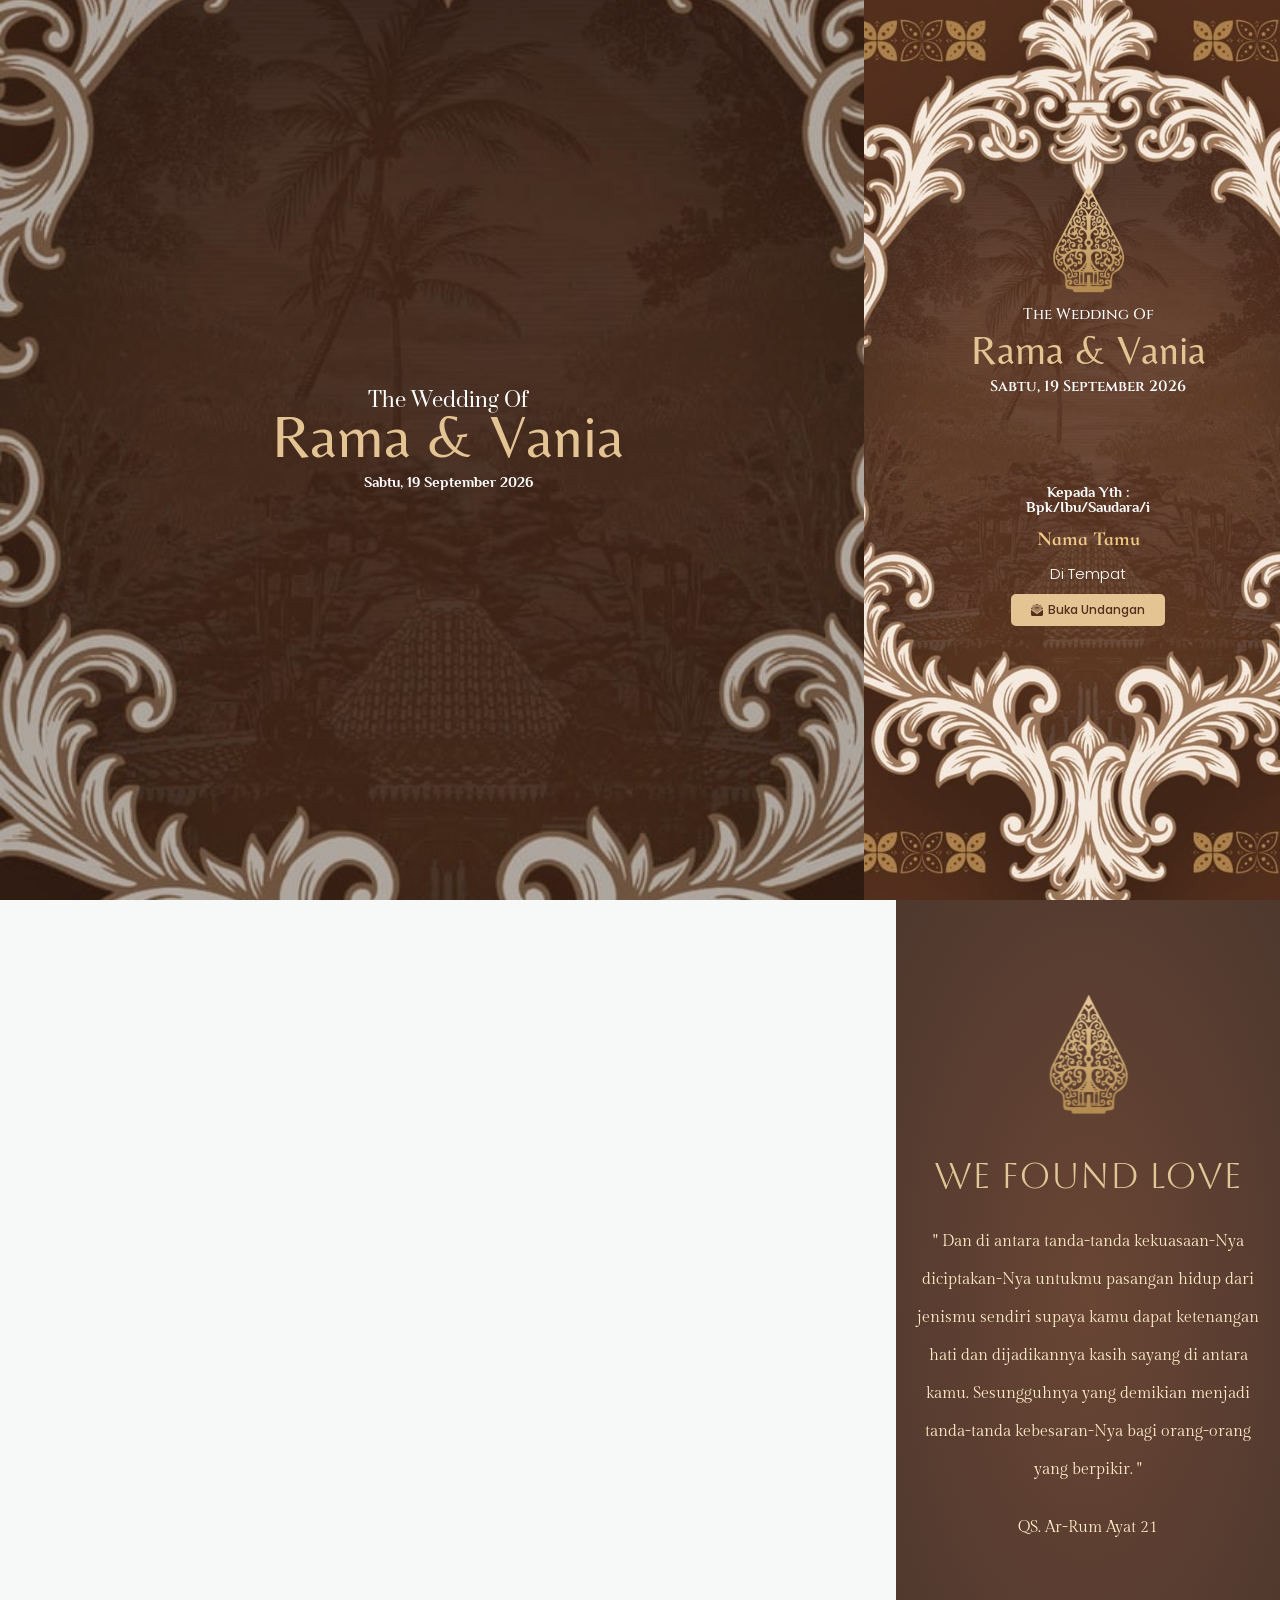
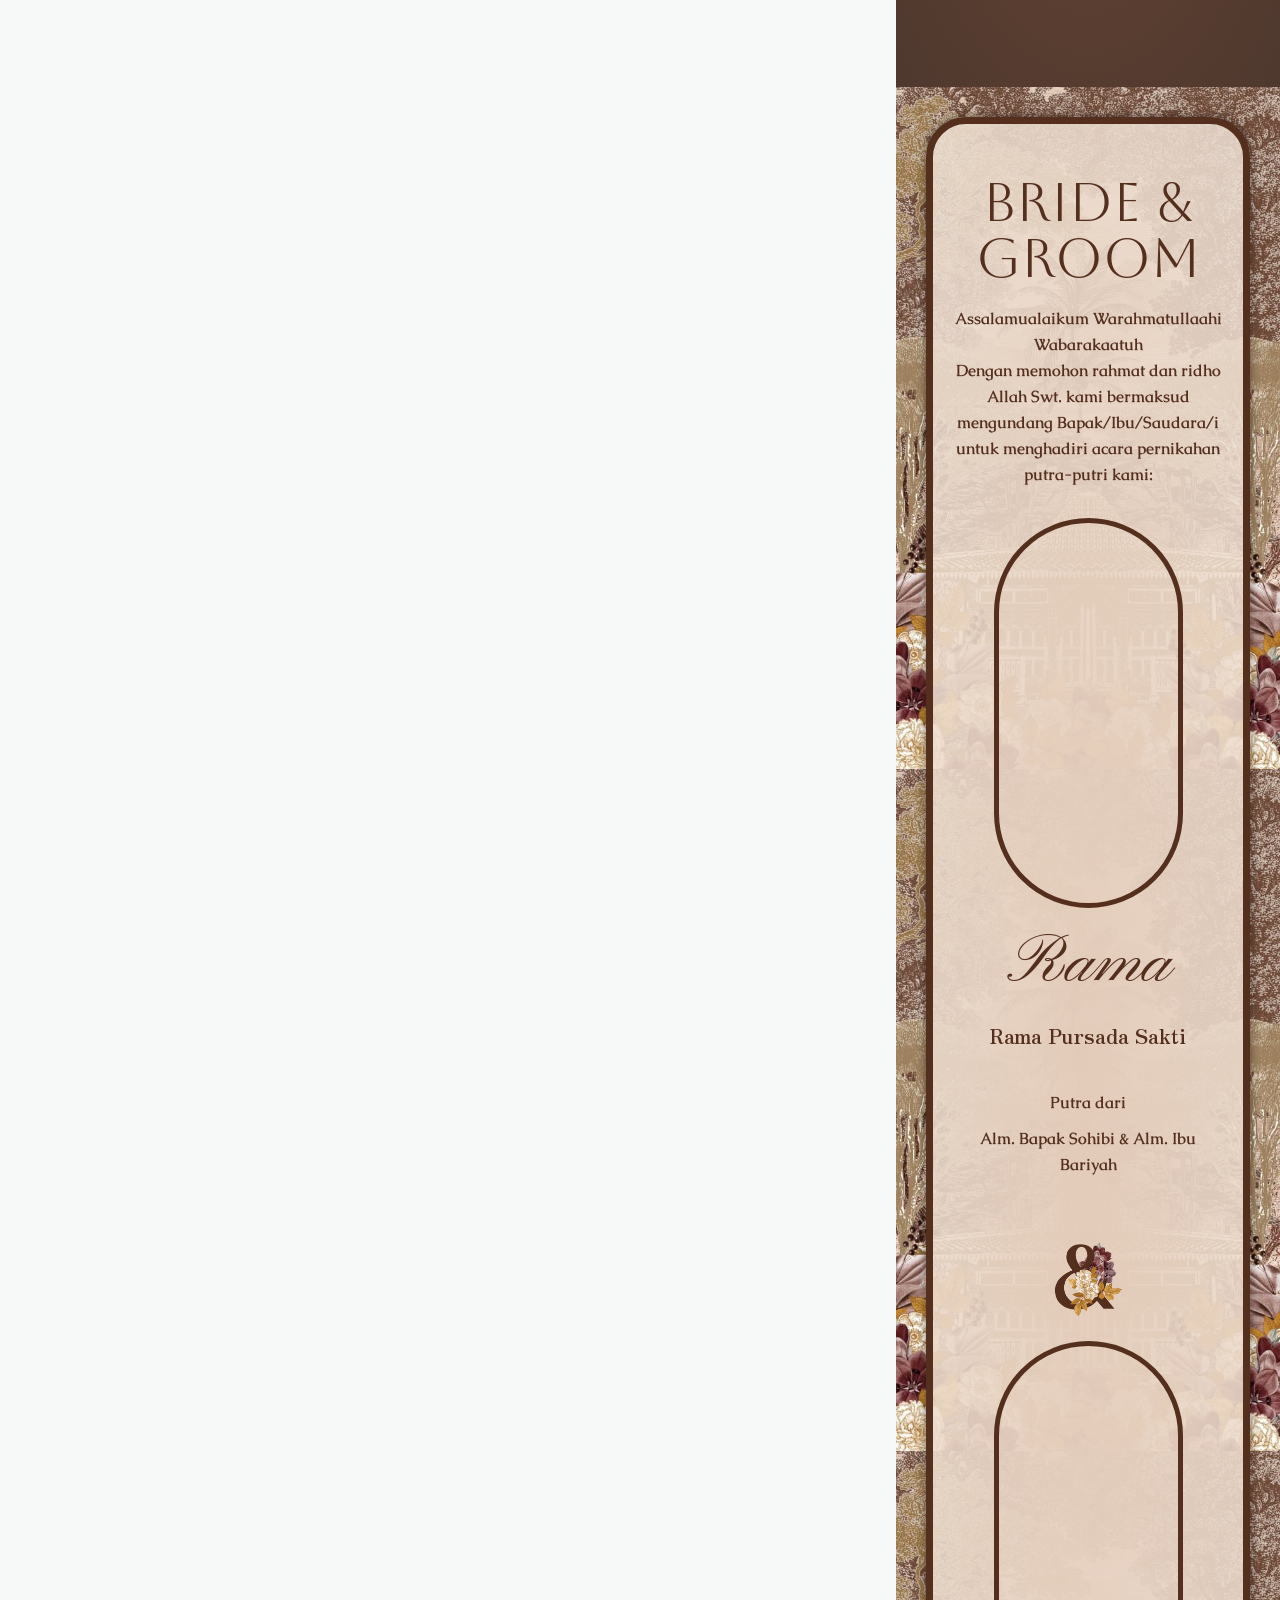
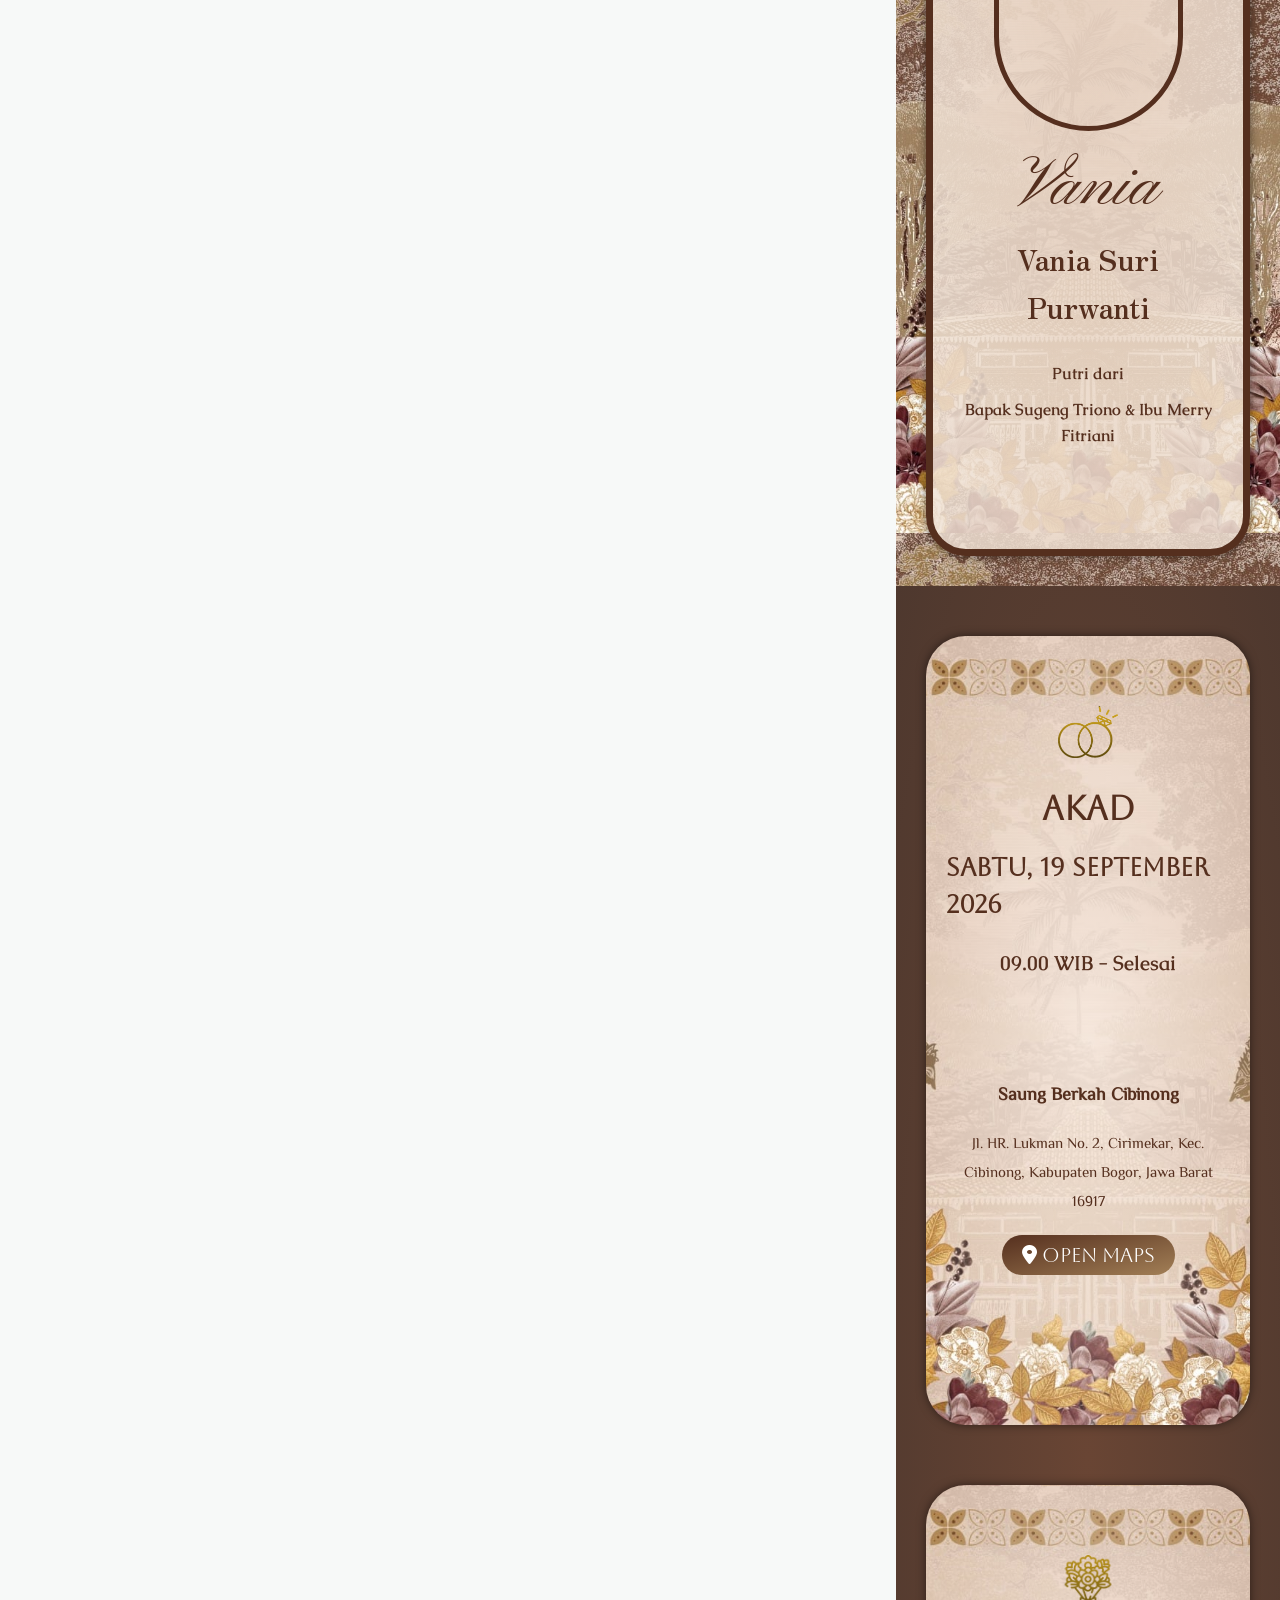
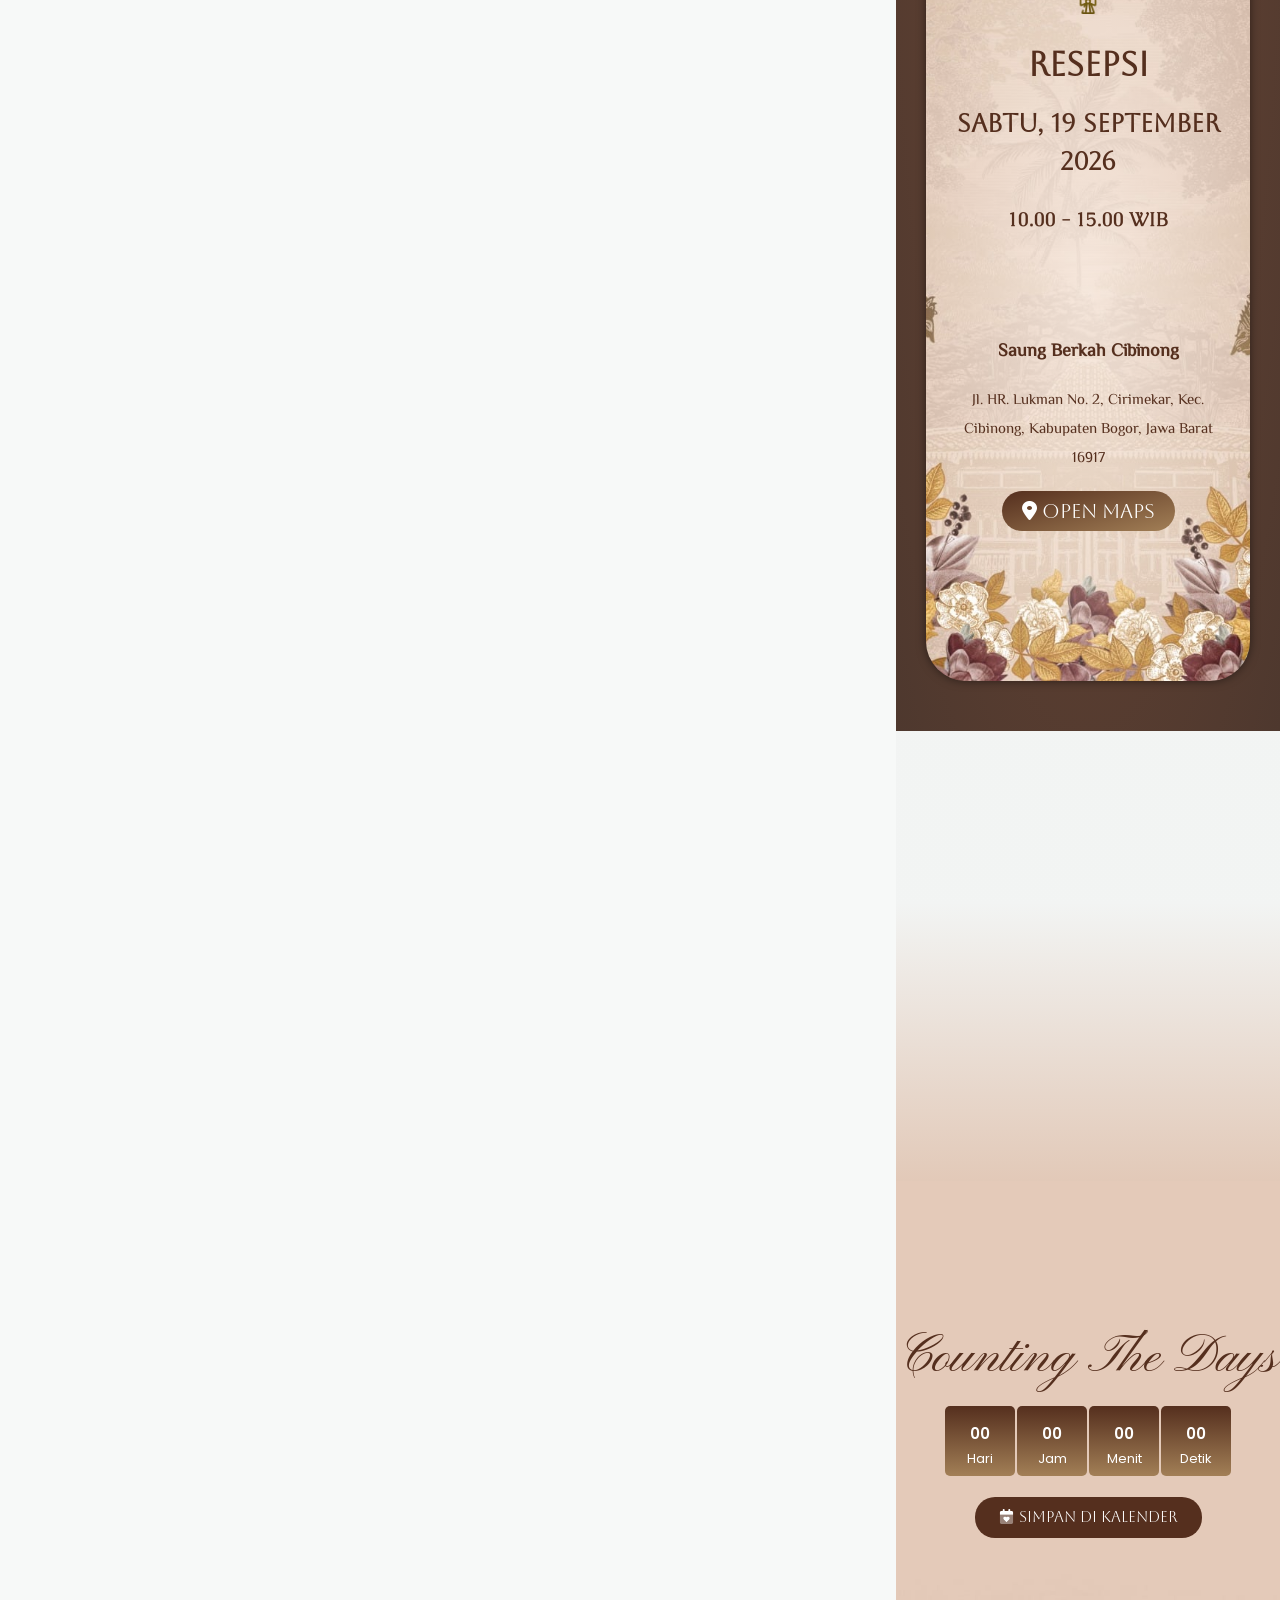
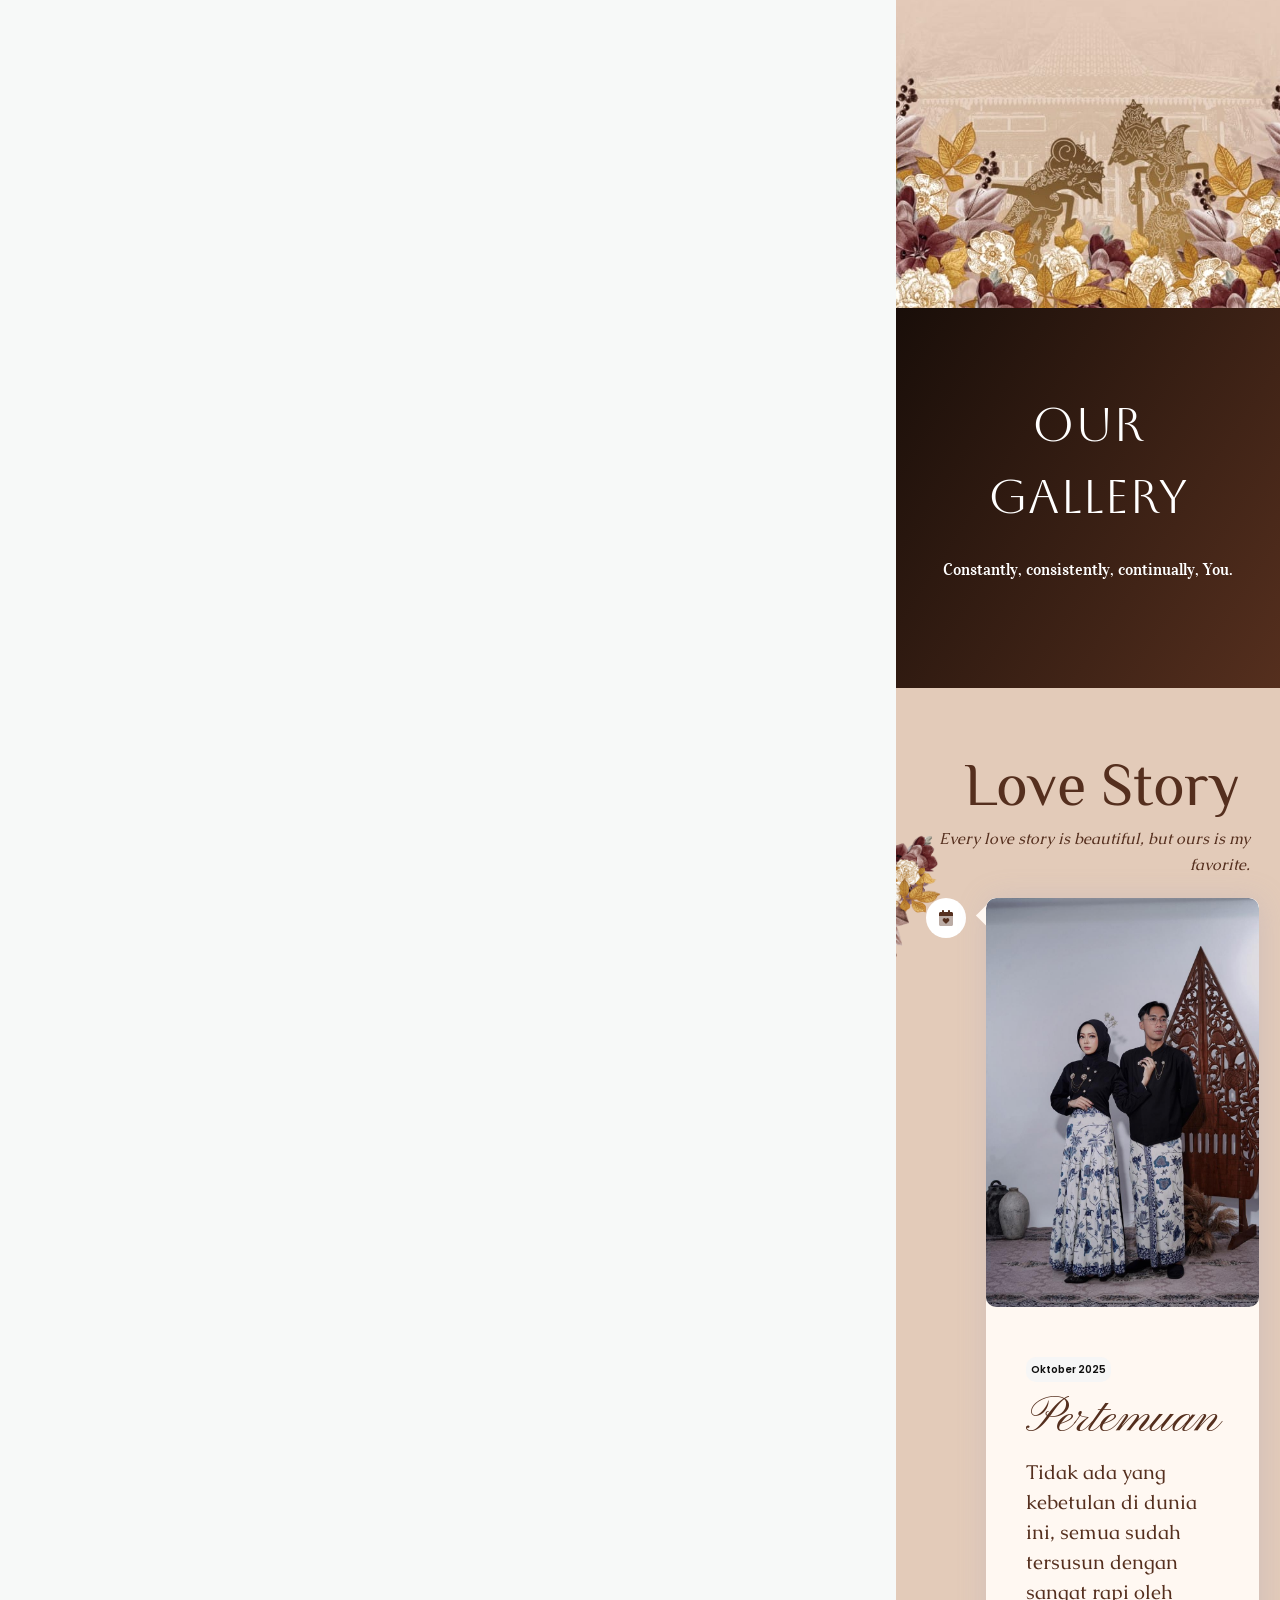
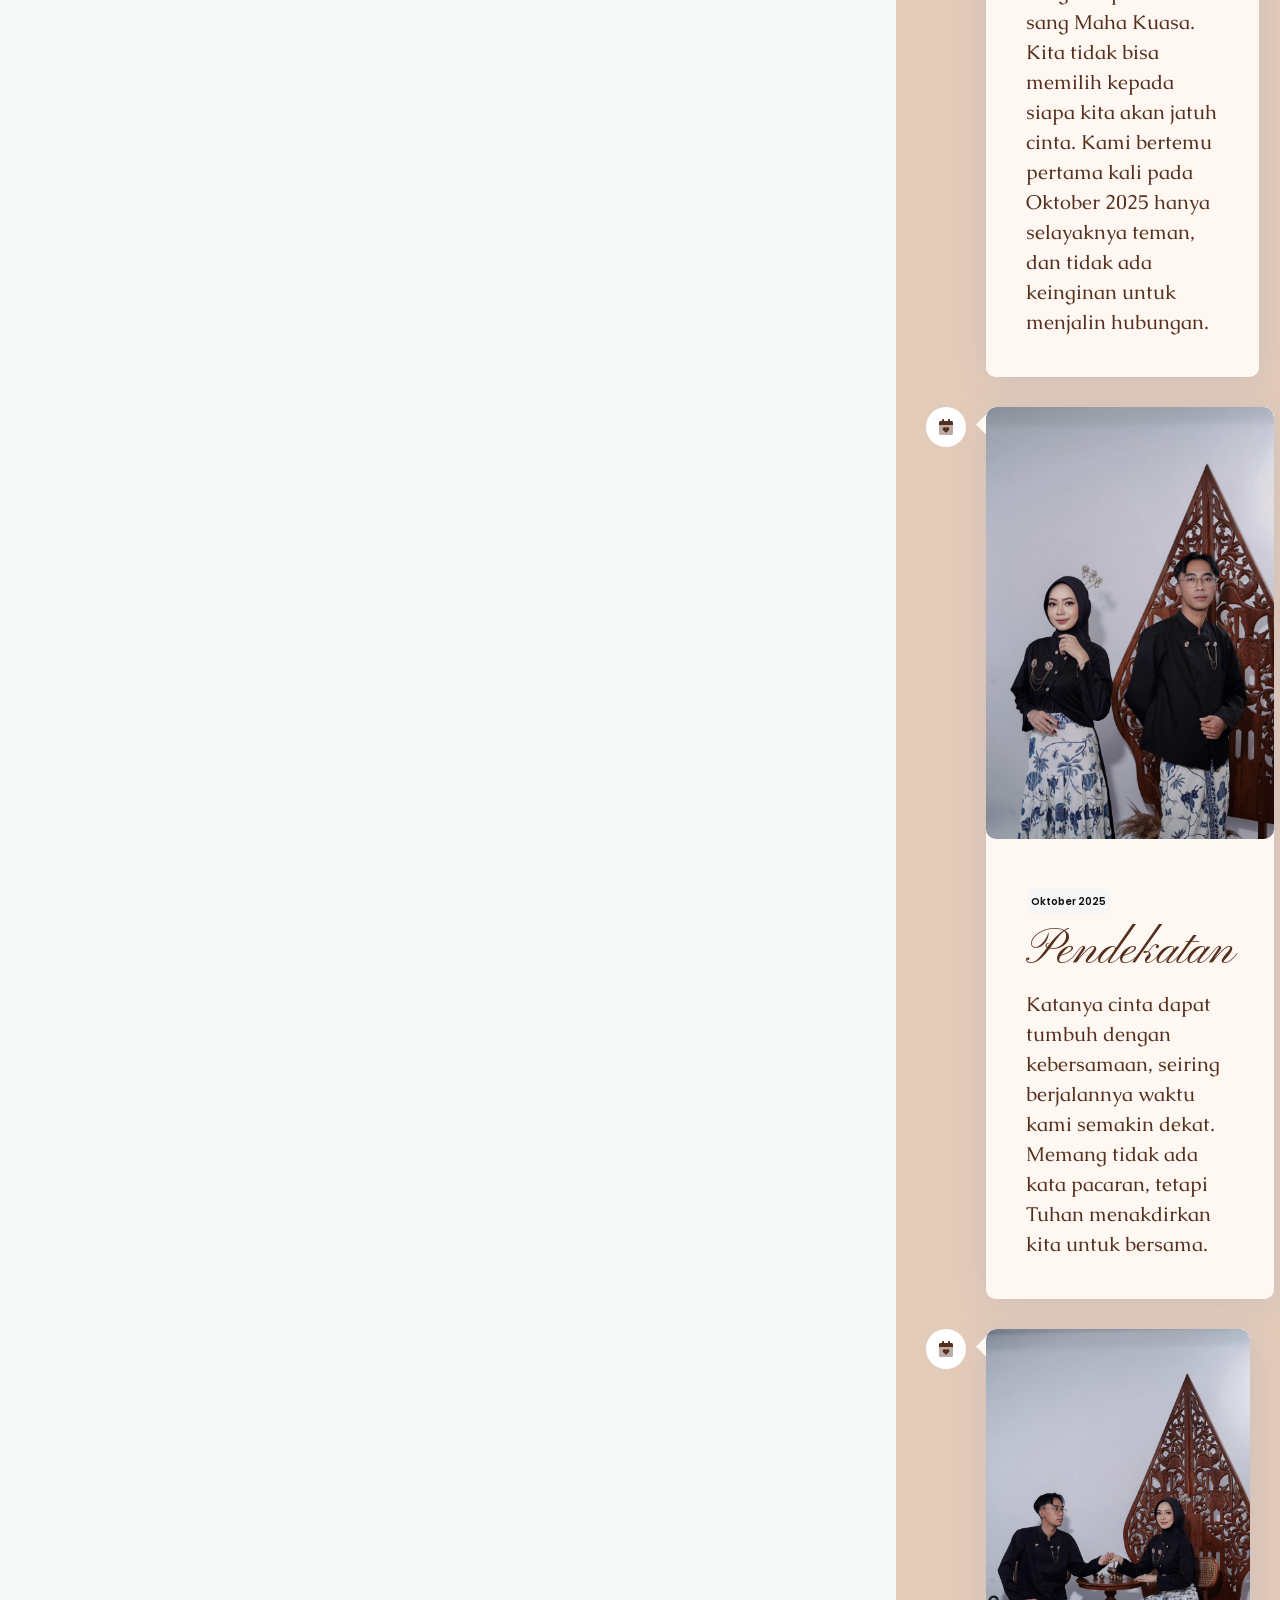
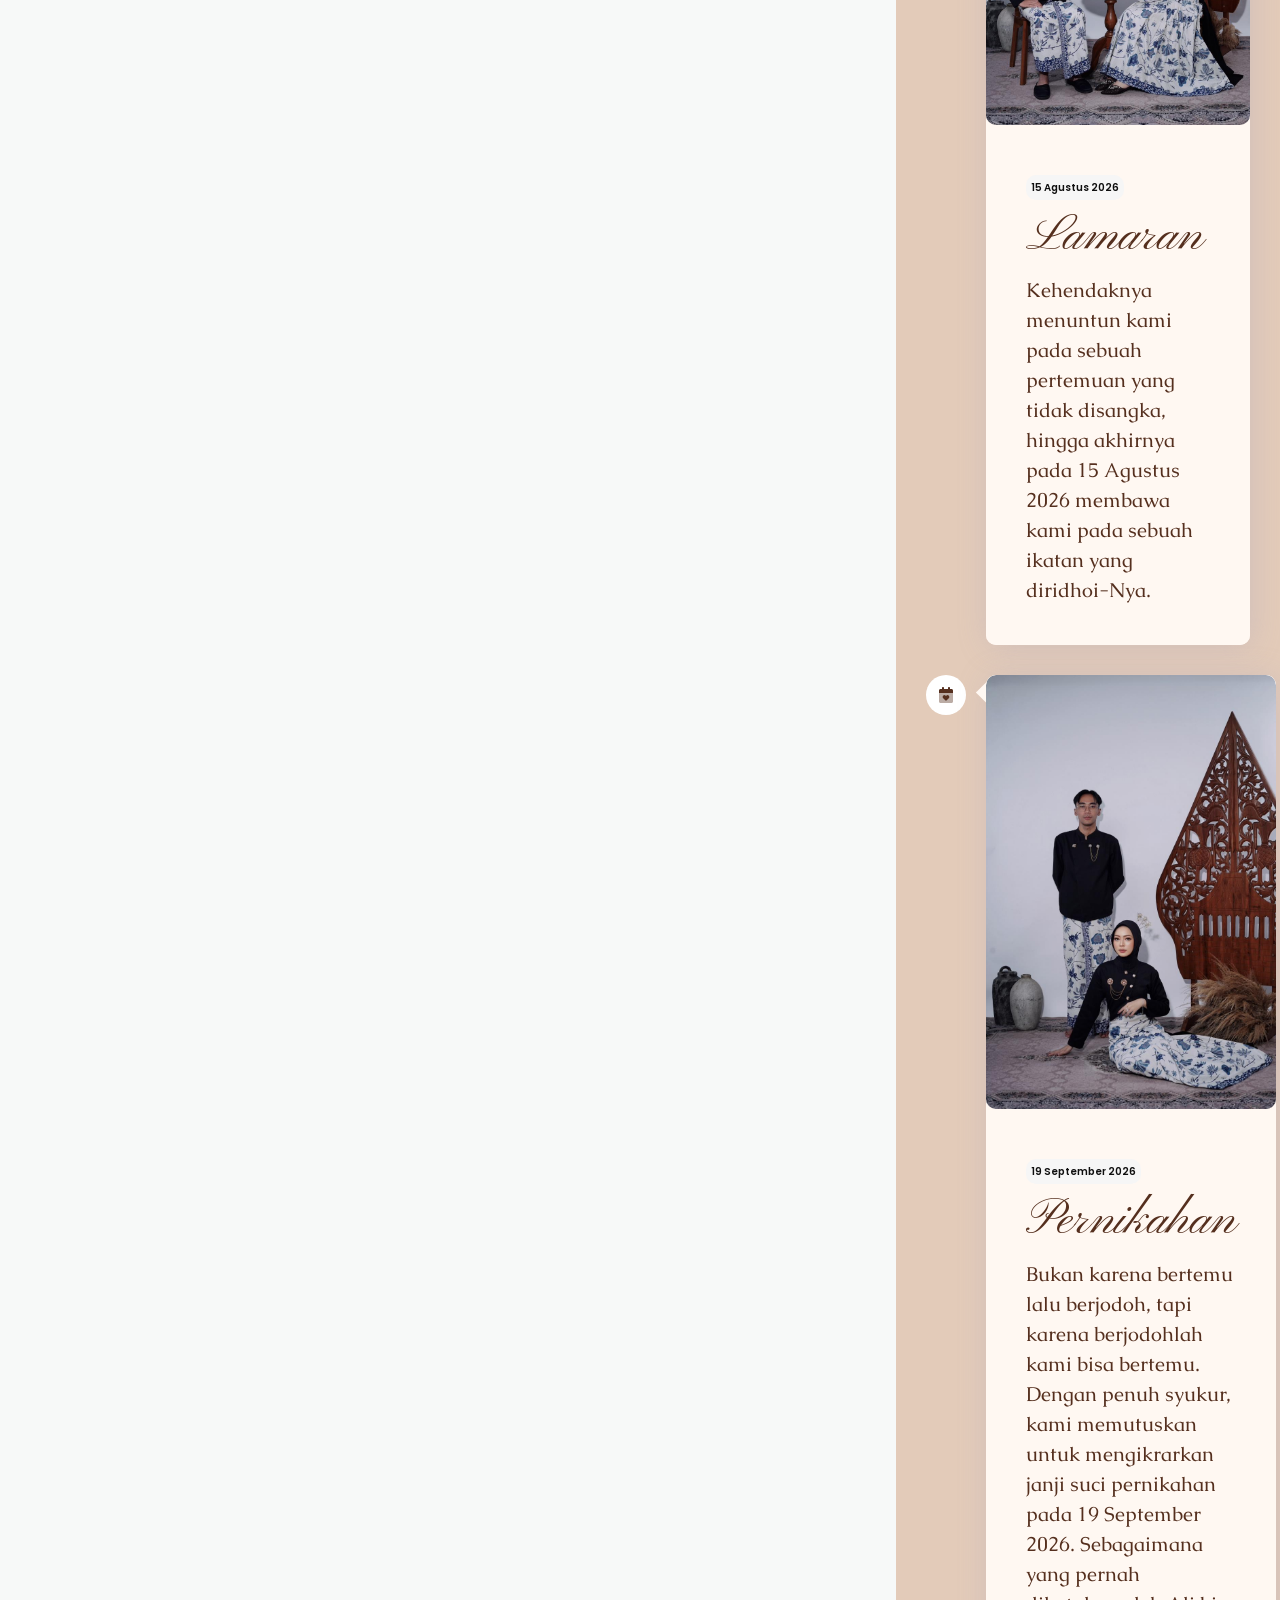
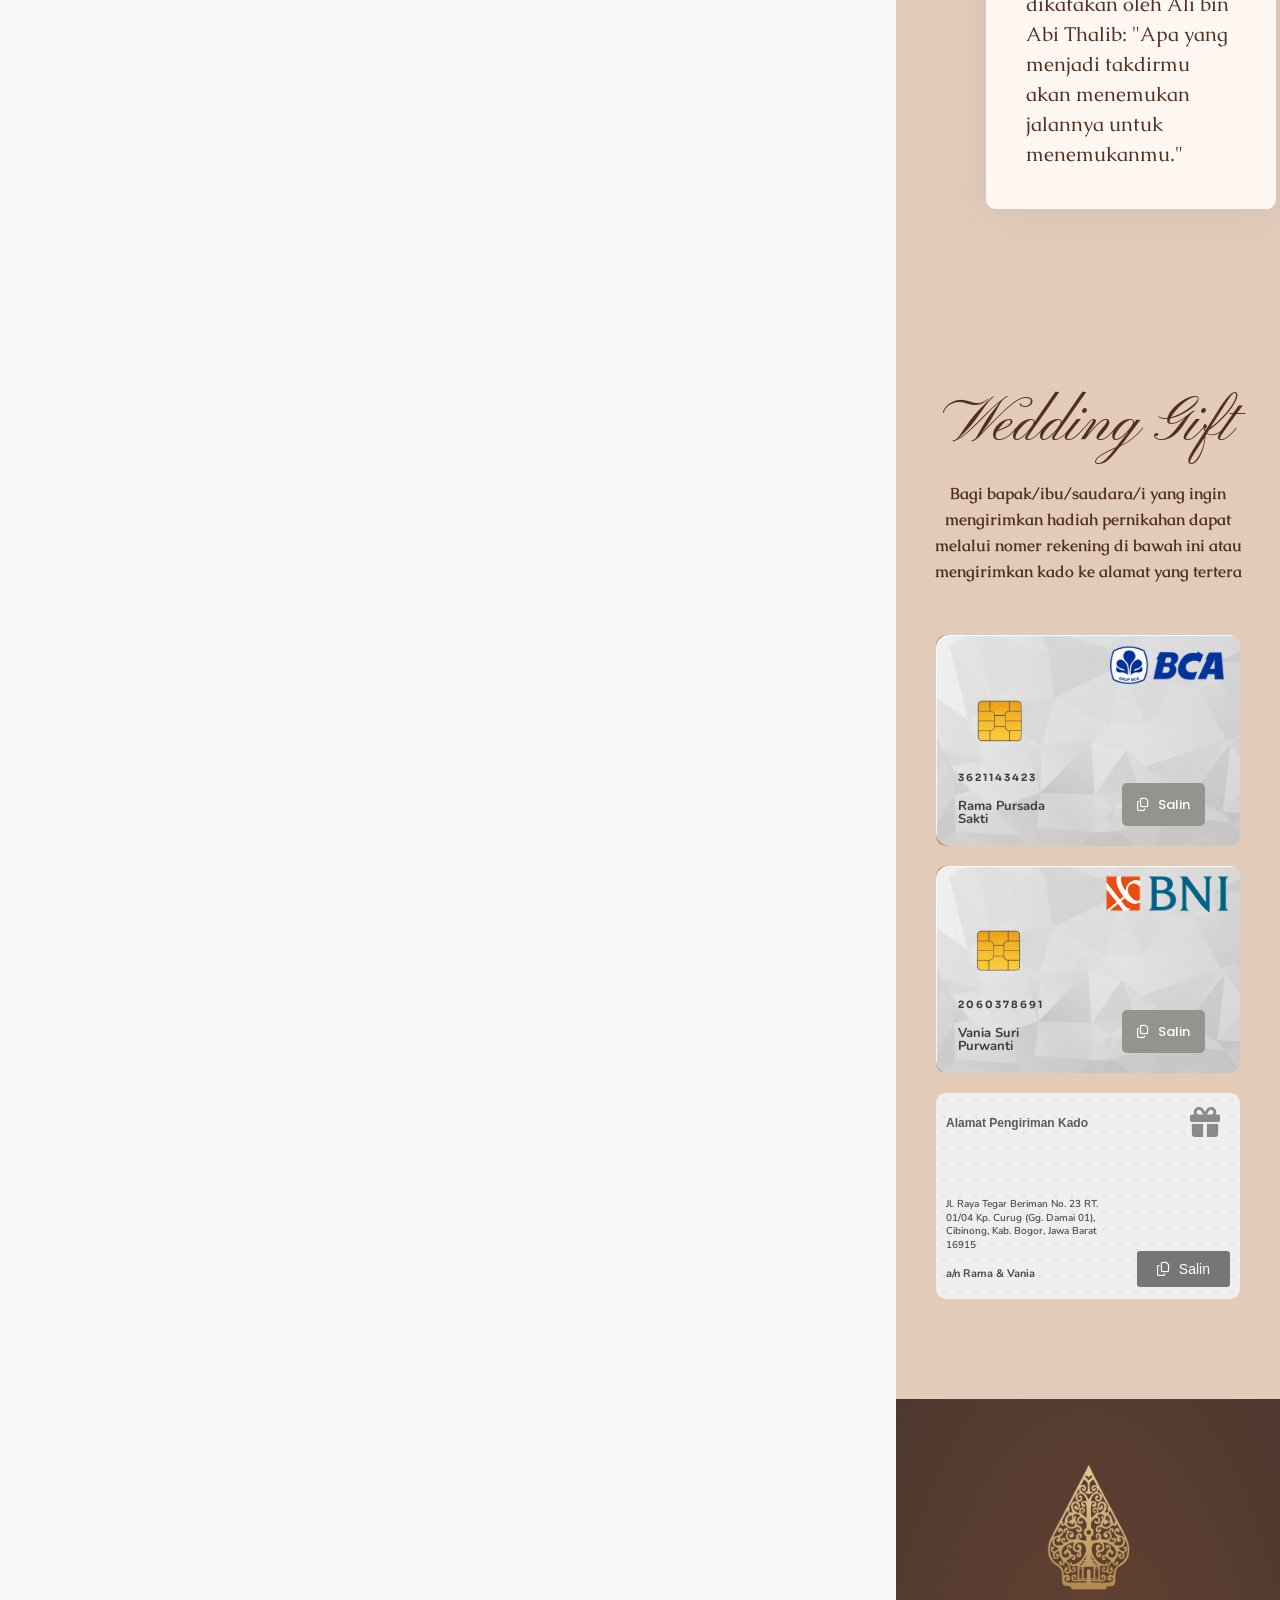
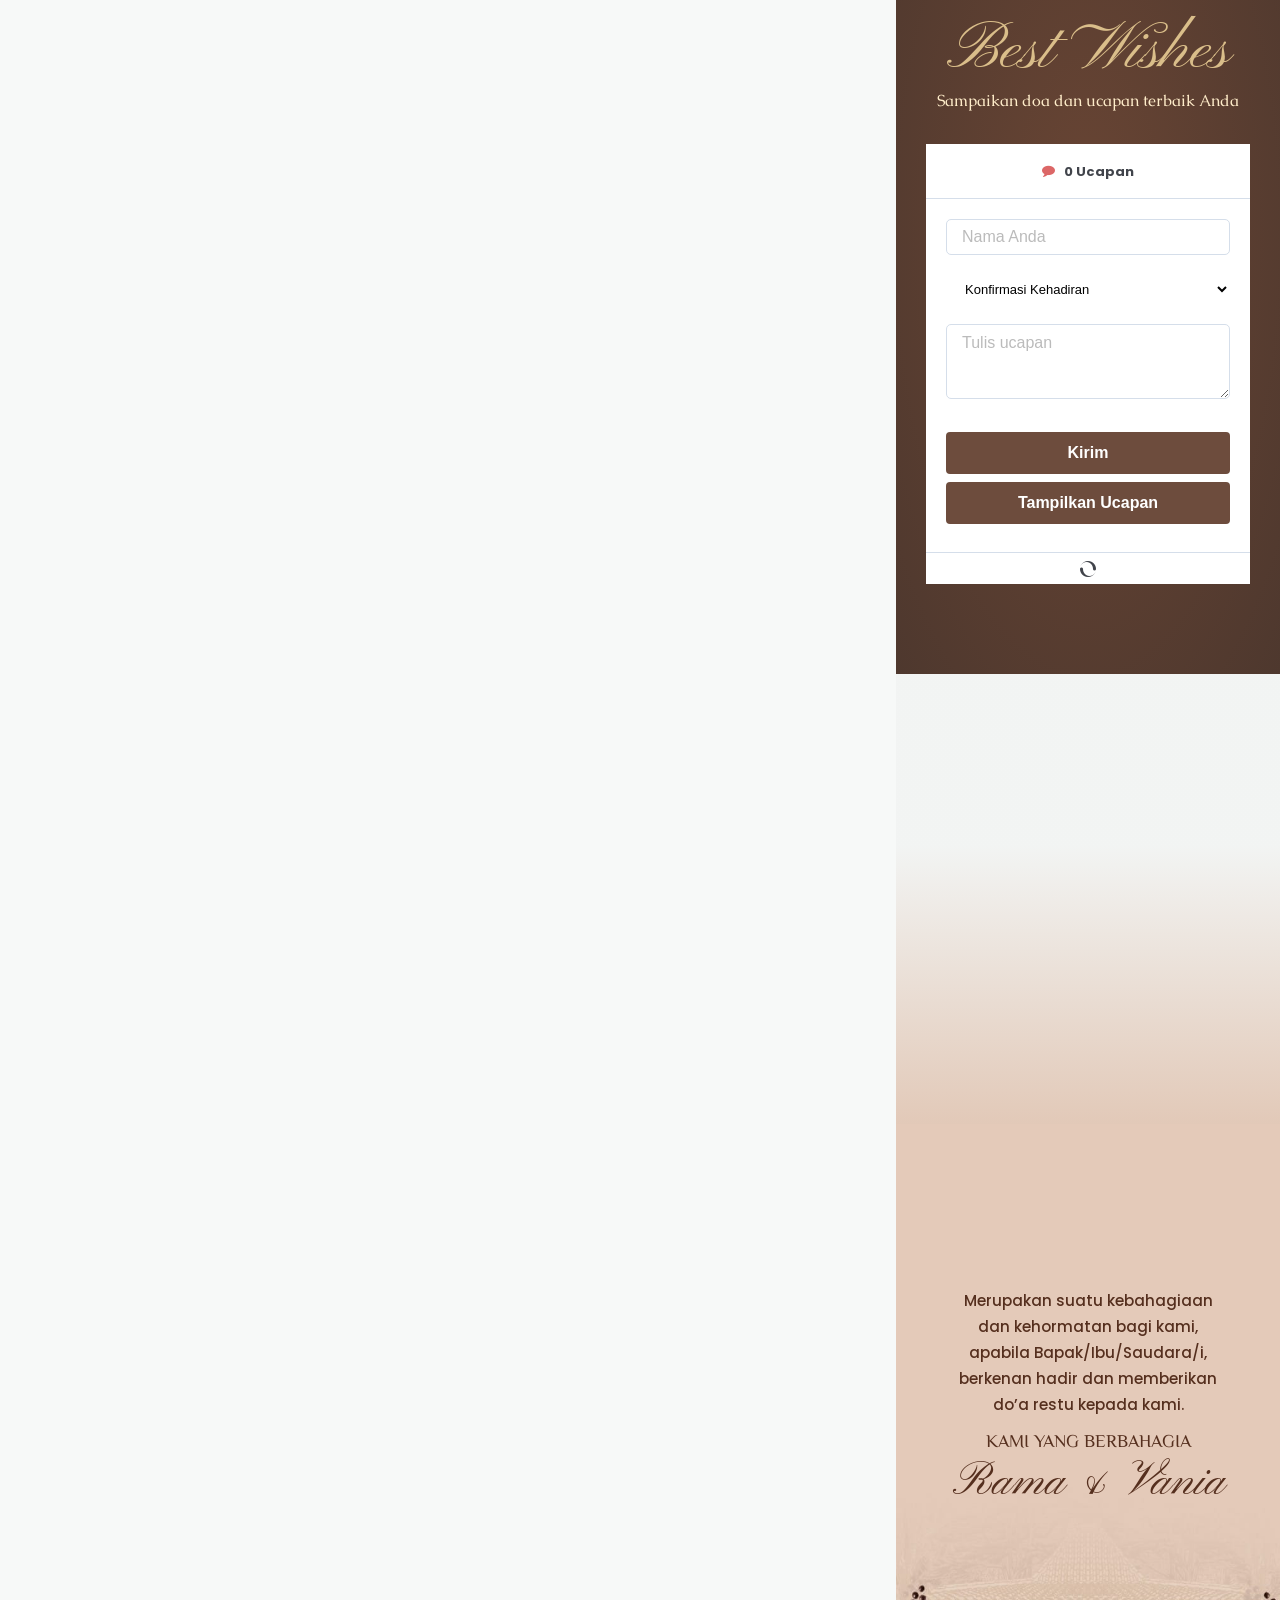
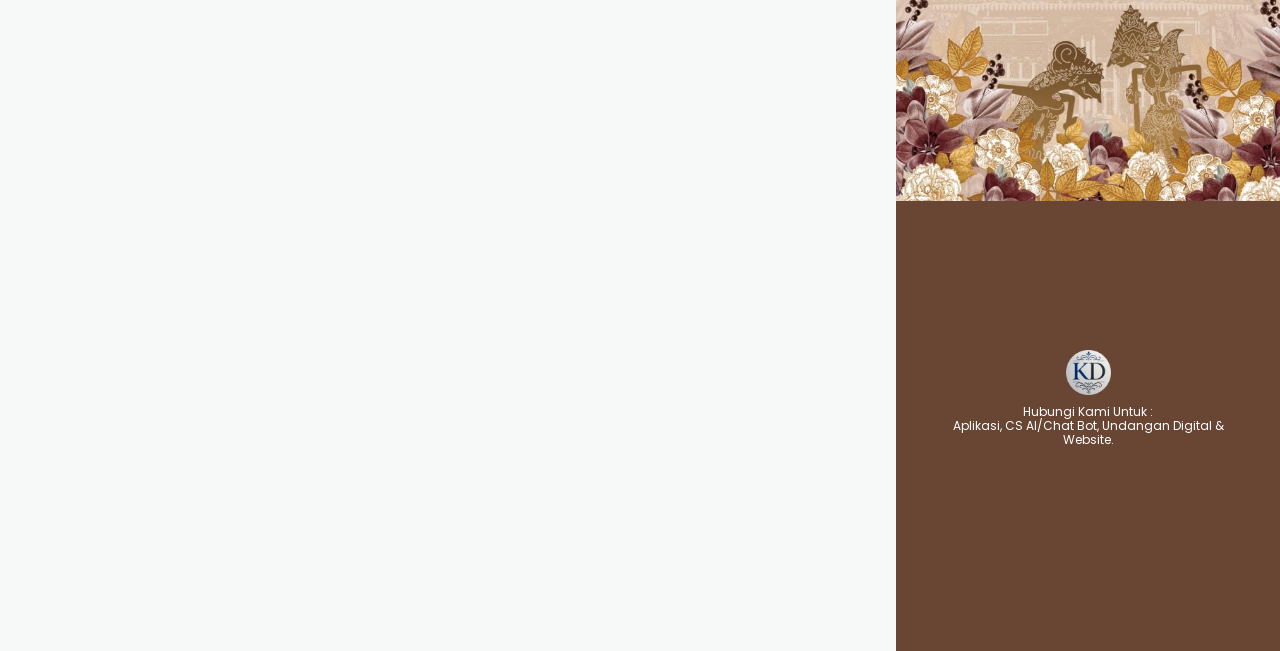
==== commit 96acc223: "Samakan kartu alamat kado dengan gaya Dewi-Aldi" ====
--- a/index.html
+++ b/index.html
@@ -11,7 +11,8 @@
 
   <!-- Optimasi Mesin Pencari oleh Rank Math - https://rankmath.com/ -->
   <title>Rama 💕 Vania</title>
-  <meta name="description" content="Merupakan suatu kebahagiaan bagi kami untuk mengundang Bapak/Ibu/Saudara/i hadir pada pernikahan Rama &amp; Vania. Sabtu, 19 September 2026. Doa restu Anda sangat berarti bagi kami.">
+  <meta name="description"
+    content="Merupakan suatu kebahagiaan bagi kami untuk mengundang Bapak/Ibu/Saudara/i hadir pada pernikahan Rama &amp; Vania. Sabtu, 19 September 2026. Doa restu Anda sangat berarti bagi kami.">
   <meta name="robots" content="nofollow, noindex">
   <meta property="og:locale" content="id_ID">
   <meta property="og:type" content="article">
@@ -4225,6 +4226,40 @@
                   data-settings="{&quot;_animation&quot;:&quot;fadeInLeft&quot;,&quot;_animation_delay&quot;:200,&quot;_animation_mobile&quot;:&quot;zoomIn&quot;}"
                   data-widget_type="heading.default">
                   <div class="elementor-widget-container">
+                    <script>
+                      (function () {
+                        function syncKadoHeight() {
+                          try {
+                            var items = document.querySelectorAll(".jet-listing-grid__items .jet-listing-grid__item");
+                            var bankInner = null, kadoInners = [];
+                            items.forEach(function (it) {
+                              var inner = it.querySelector(".elementor-element-d5f43e1");
+                              if (!inner) return;
+                              if (it.querySelector("#kado_copy_btn")) {
+                                kadoInners.push(inner);
+                                var box = it.querySelector(".elementor-element-68b09b2");
+                                if (box && !box.classList.contains("kado-box")) box.classList.add("kado-box");
+                              } else {
+                                bankInner = inner;
+                              }
+                            });
+                            if (!bankInner || !kadoInners.length) return;
+                            var h = bankInner.getBoundingClientRect().height;
+                            if (!h || h < 50) return;
+                            bankInner.style.height = "";
+                            kadoInners.forEach(function (k) {
+                              k.style.height = h + "px";
+                              k.style.overflow = "hidden";
+                            });
+                          } catch (e) { }
+                        }
+                        document.addEventListener("DOMContentLoaded", syncKadoHeight);
+                        window.addEventListener("load", syncKadoHeight);
+                        window.addEventListener("resize", syncKadoHeight);
+                        setInterval(syncKadoHeight, 700);
+                        setTimeout(syncKadoHeight, 300);
+                      })();
+                    </script>
                     <p class="elementor-heading-title elementor-size-default">Wedding Gift</p>
                   </div>
                 </div>
@@ -4235,7 +4270,8 @@
                   data-widget_type="heading.default">
                   <div class="elementor-widget-container">
                     <span class="elementor-heading-title elementor-size-default">Bagi bapak/ibu/saudara/i yang ingin
-                      mengirimkan hadiah pernikahan dapat melalui nomer rekening di bawah ini</span>
+                      mengirimkan hadiah pernikahan dapat melalui nomer rekening di bawah ini atau
+                      mengirimkan kado ke alamat yang tertera</span>
                   </div>
                 </div>
                 <div
@@ -4527,6 +4563,92 @@
                                   </div>
                                 </div>
                               </div>
+                              <div
+                                class="jet-listing-grid__item jet-listing-dynamic-post-4620 elementor-dcss-18080276040835024"
+                                data-post-id="4620">
+                                <div data-elementor-type="jet-listing-items" data-elementor-id="14"
+                                  class="elementor elementor-14"
+                                  data-elementor-settings="{&quot;ha_cmc_init_switcher&quot;:&quot;no&quot;}"
+                                  data-elementor-post-type="jet-engine">
+                                  <div
+                                    class="elementor-element elementor-element-68b09b2 e-flex e-con-boxed e-con e-child"
+                                    data-id="68b09b2" data_element_type="container" data-e-type="container"
+                                    data-settings="{&quot;jet_parallax_layout_list&quot;:[],&quot;background_background&quot;:&quot;classic&quot;}">
+                                    <div class="e-con-inner">
+                                      <div
+                                        class="elementor-element elementor-element-d5f43e1 e-flex e-con-boxed e-con e-child"
+                                        data-id="d5f43e1" data_element_type="container" data-e-type="container"
+                                        style="background-color:#efefef !important; background-image:radial-gradient(rgba(0,0,0,.07) 1.5px,transparent 1.6px) !important; background-size:16px 16px !important; border-radius:10px !important; display:flex !important; flex-direction:column !important;"
+                                        data-settings="{&quot;background_background&quot;:&quot;classic&quot;,&quot;jet_parallax_layout_list&quot;:[]}">
+                                        <div class="e-con-inner"
+                                          style="height:100% !important; display:flex !important; flex-direction:column !important;">
+                                          <div
+                                            style="display:flex !important; flex-direction:row !important; align-items:center !important; justify-content:space-between !important; width:100%; padding:14px 10px 4px 8px !important;">
+                                            <p
+                                              style="margin:2px 0 0 0 !important; text-align:left !important; color:#5a5a5a !important; font-weight:700 !important; font-size:12px !important;">
+                                              Alamat Pengiriman Kado</p>
+                                            <i class="fa-solid fa-gift"
+                                              style="font-size:30px !important; color:#8a8a8a !important; margin-right:8px !important;"></i>
+                                          </div>
+                                          <div
+                                            style="margin-top:auto !important; display:flex !important; flex-direction:row !important; align-items:flex-end !important; justify-content:space-between !important; padding:0 8px 10px !important; width:100% !important; box-sizing:border-box !important;">
+                                            <div
+                                              style="width:62% !important; flex:0 0 62% !important; max-width:62% !important; padding-right:4px !important; box-sizing:border-box !important; text-align:left !important; margin-bottom:6px !important;">
+                                              <p
+                                                style="margin:0 !important; color:#4a4a4a !important; font-size:10px !important; line-height:1.35 !important; font-weight:600 !important; font-family:'Nunito',sans-serif !important; overflow-wrap:anywhere;">
+                                                Jl. Raya Tegar Beriman No. 23 RT. 01/04 Kp. Curug (Gg. Damai 01),
+                                                Cibinong, Kab. Bogor, Jawa Barat 16915</p>
+                                              <p
+                                                style="margin:14px 0 0 0 !important; color:#4a4a4a !important; font-size:11px !important; font-weight:700 !important; font-family:'Nunito',sans-serif !important;">
+                                                a/n Rama &amp; Vania</p>
+                                            </div>
+                                            <div
+                                              style="width:38% !important; flex:0 0 38% !important; max-width:38% !important; display:flex !important; justify-content:flex-end !important; box-sizing:border-box !important; padding-bottom:2px !important;">
+                                              <a class="elementor-button" role="button" id="kado_copy_btn" href="#"
+                                                style="background:#767676 !important; color:#ffffff !important; border:none !important; border-radius:3px; padding:11px 20px; font-size:14px; display:inline-flex !important; align-items:center !important;"
+                                                data-clipboard-text="Jl. Raya Tegar Beriman No. 23 RT. 01/04 Kp. Curug (Gg. Damai 01), Cibinong, Kab. Bogor, Jawa Barat 16915"><i
+                                                  class="far fa-copy" aria-hidden="true"
+                                                  style="margin-right:10px;"></i><span>Salin</span></a>
+                                              <script type="text/javascript">
+                                                document.getElementById('kado_copy_btn').onclick = function (e) {
+                                                  e.preventDefault();
+                                                  var btn = this;
+                                                  var text = btn.getAttribute('data-clipboard-text');
+                                                  var span = btn.querySelector('span');
+                                                  var originalText = span.innerHTML;
+
+                                                  navigator.clipboard.writeText(text).then(function () {
+                                                    span.textContent = "Berhasil Di Salin";
+                                                    setTimeout(function () {
+                                                      span.innerHTML = originalText;
+                                                    }, 1000);
+                                                  }).catch(function () {
+                                                    var temp = document.createElement("textarea");
+                                                    temp.value = text;
+                                                    temp.style.position = "fixed";
+                                                    document.body.appendChild(temp);
+                                                    temp.select();
+                                                    try {
+                                                      document.execCommand("copy");
+                                                      span.textContent = "Berhasil Di Salin";
+                                                    } catch (err) {
+                                                      span.textContent = "Gagal Salin";
+                                                    }
+                                                    document.body.removeChild(temp);
+                                                    setTimeout(function () {
+                                                      span.innerHTML = originalText;
+                                                    }, 1000);
+                                                  });
+                                                };
+                                              </script>
+                                            </div>
+                                          </div>
+                                        </div>
+                                      </div>
+                                    </div>
+                                  </div>
+                                </div>
+                              </div>
                             </div>
                           </div>
                         </div>
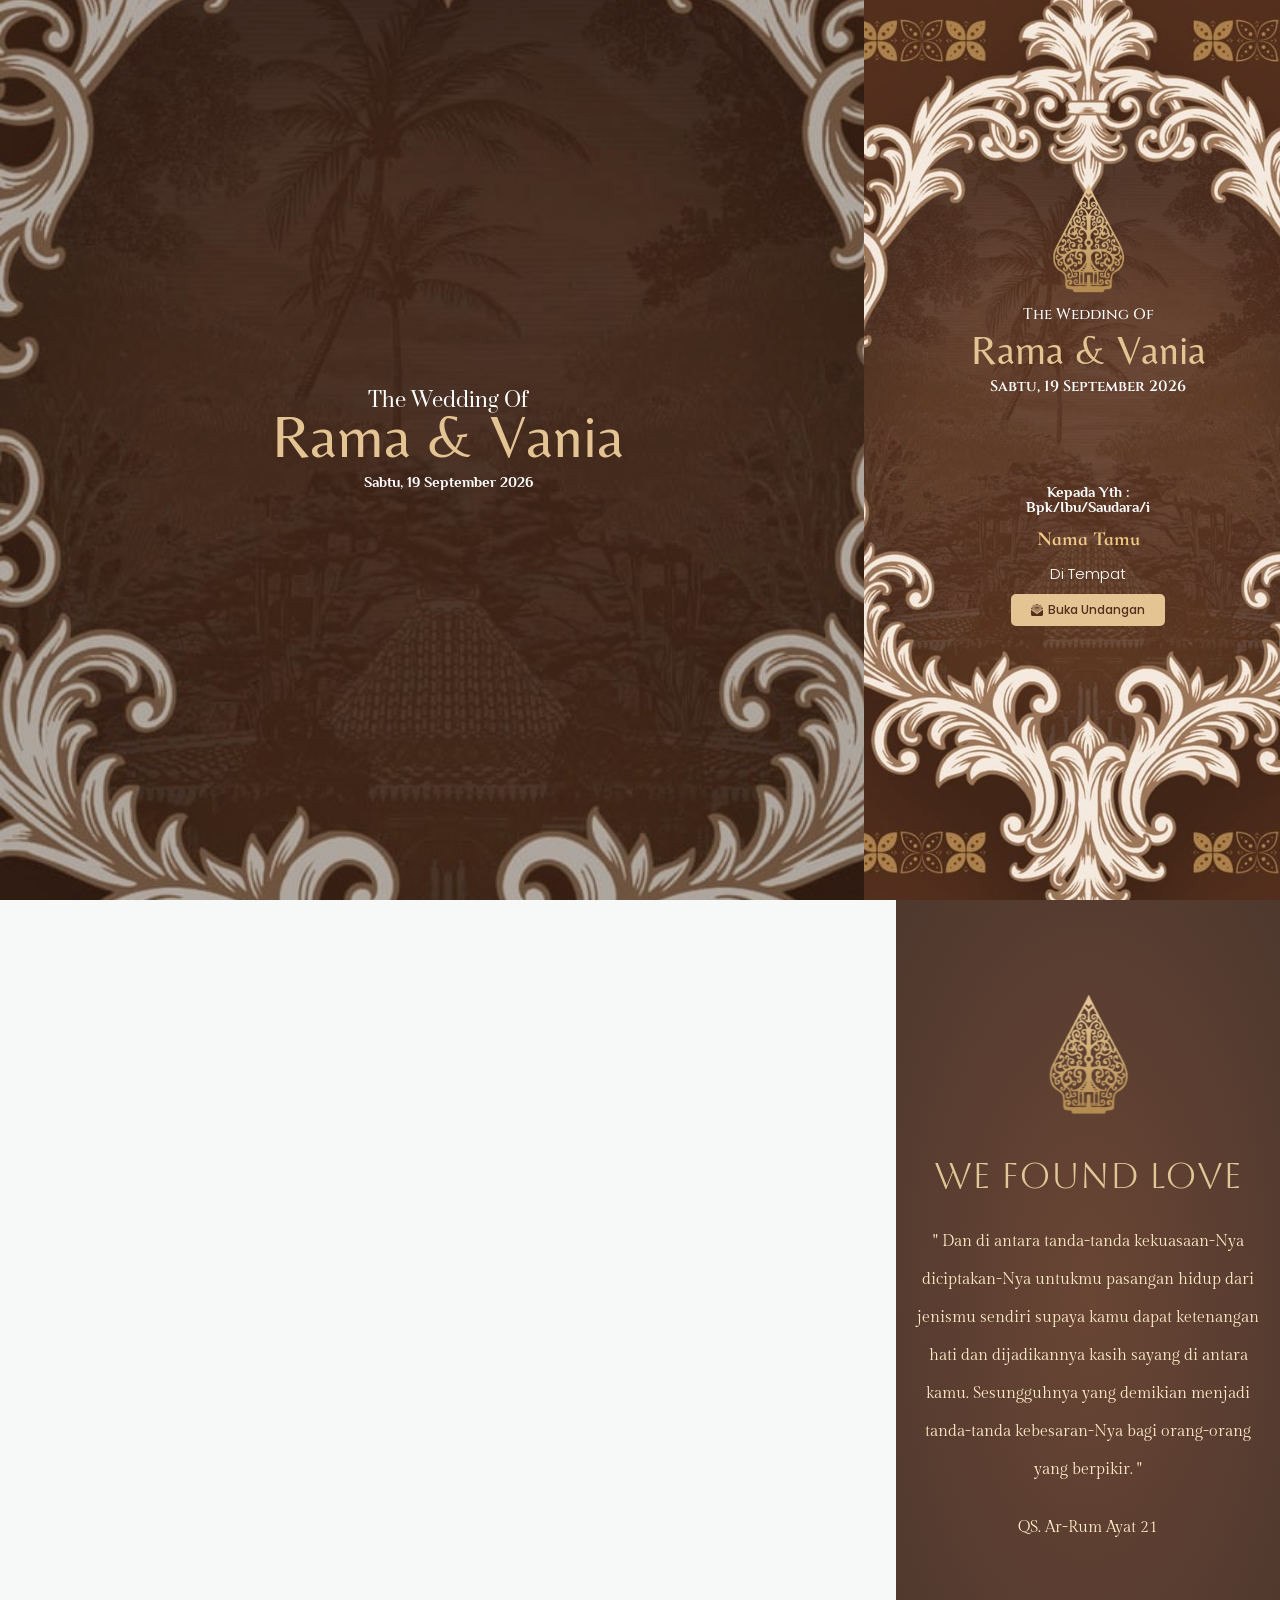
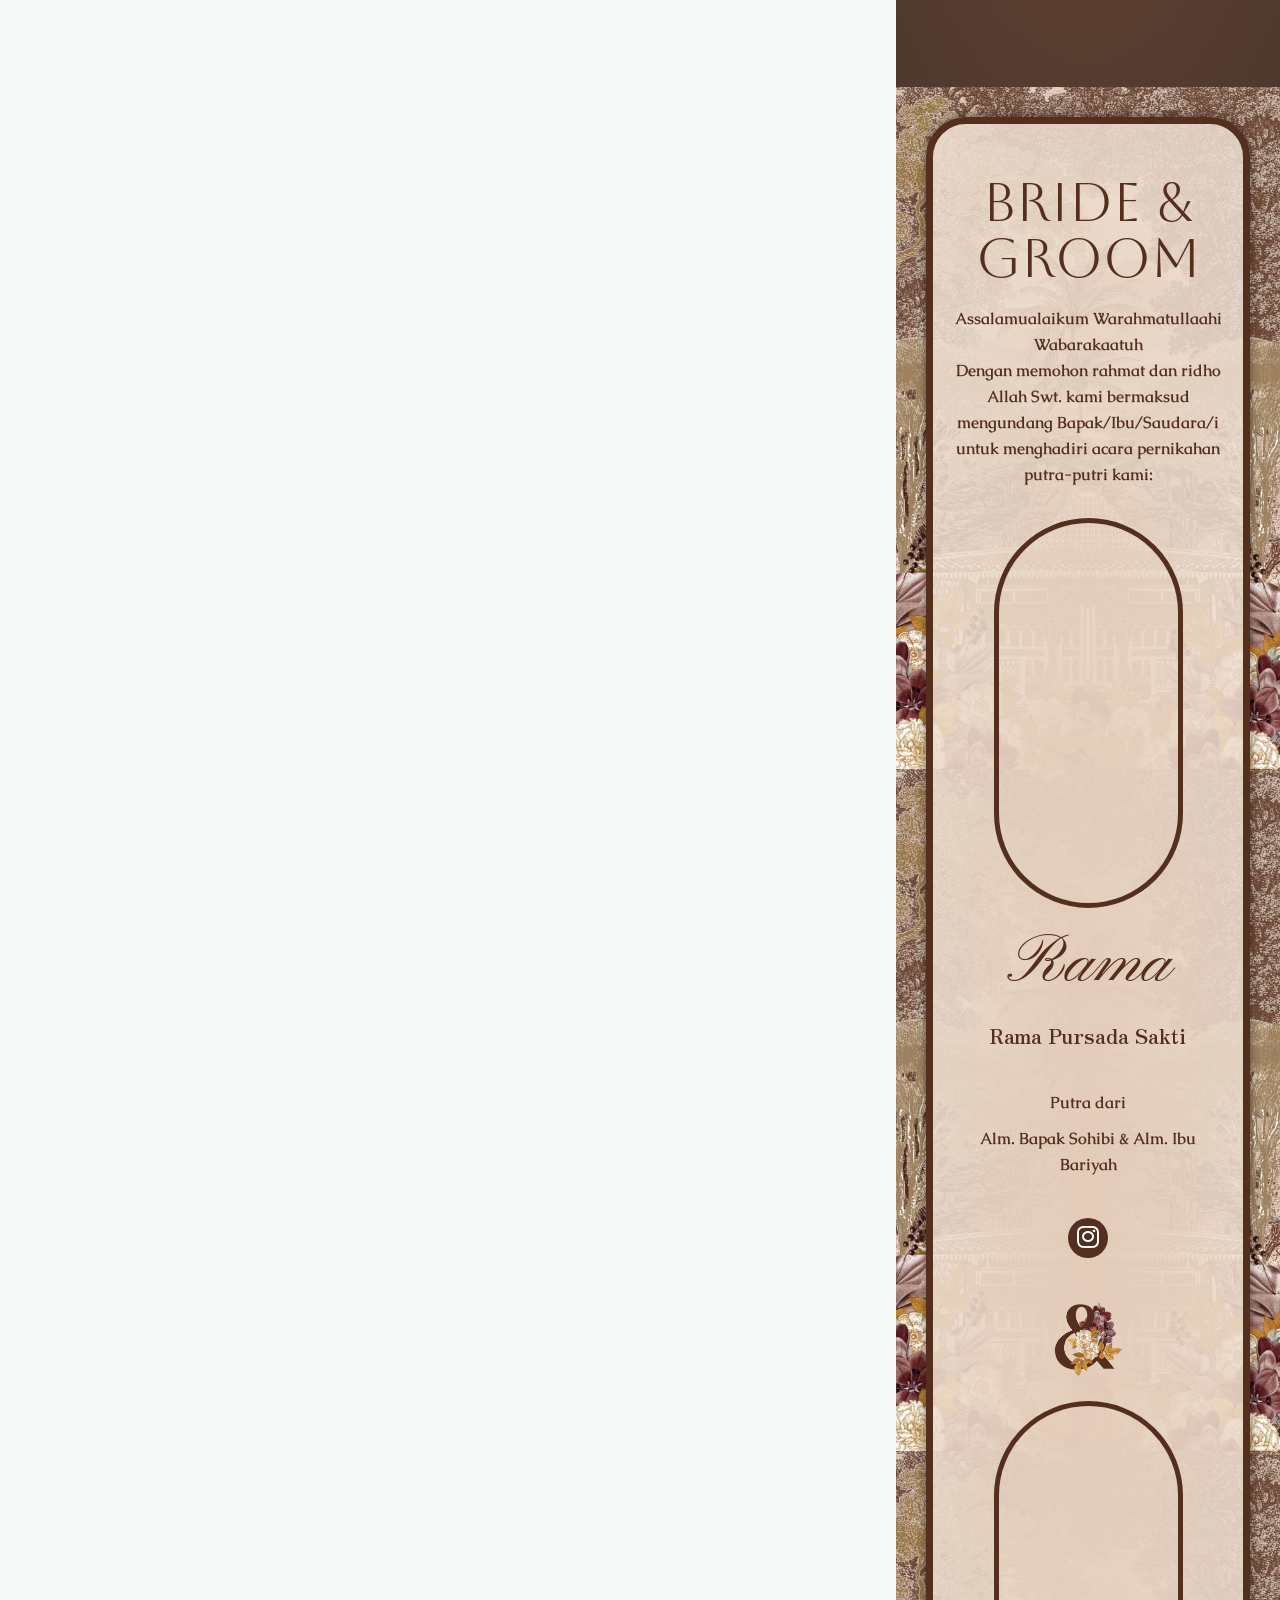
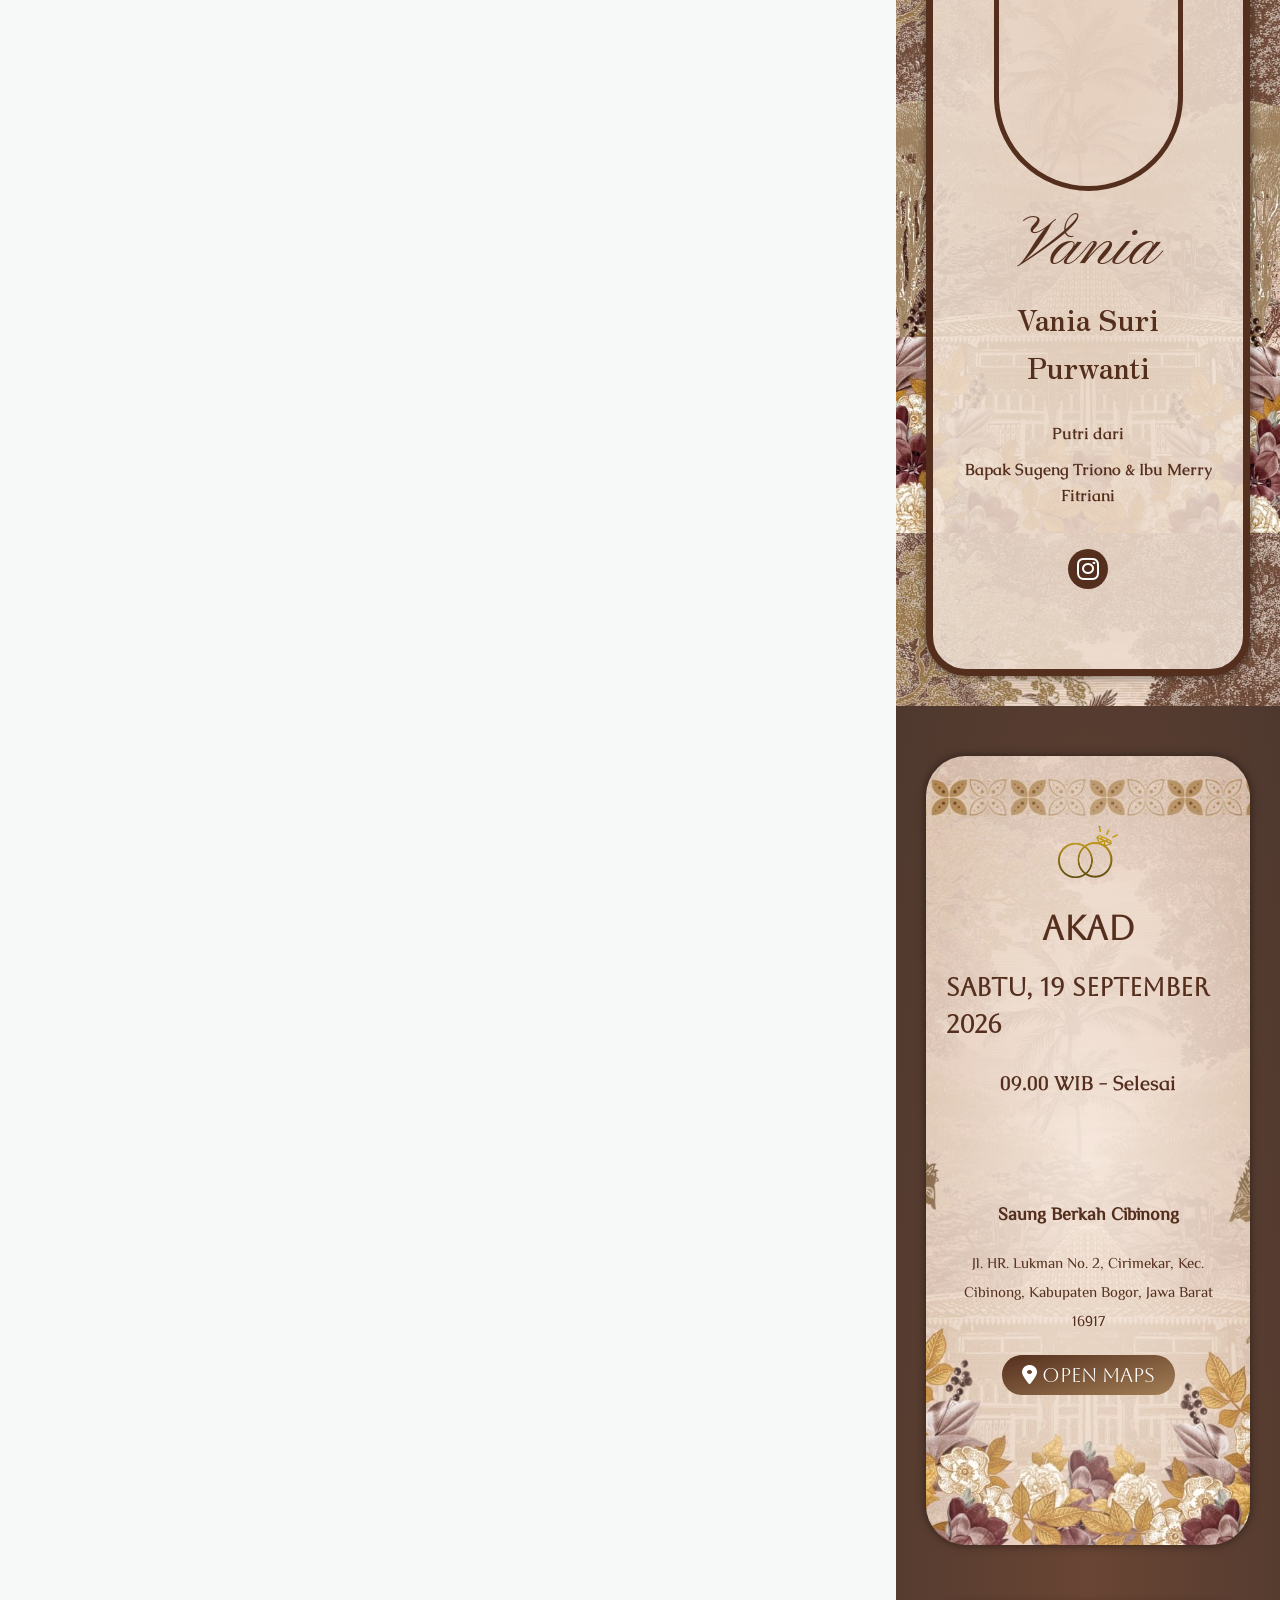
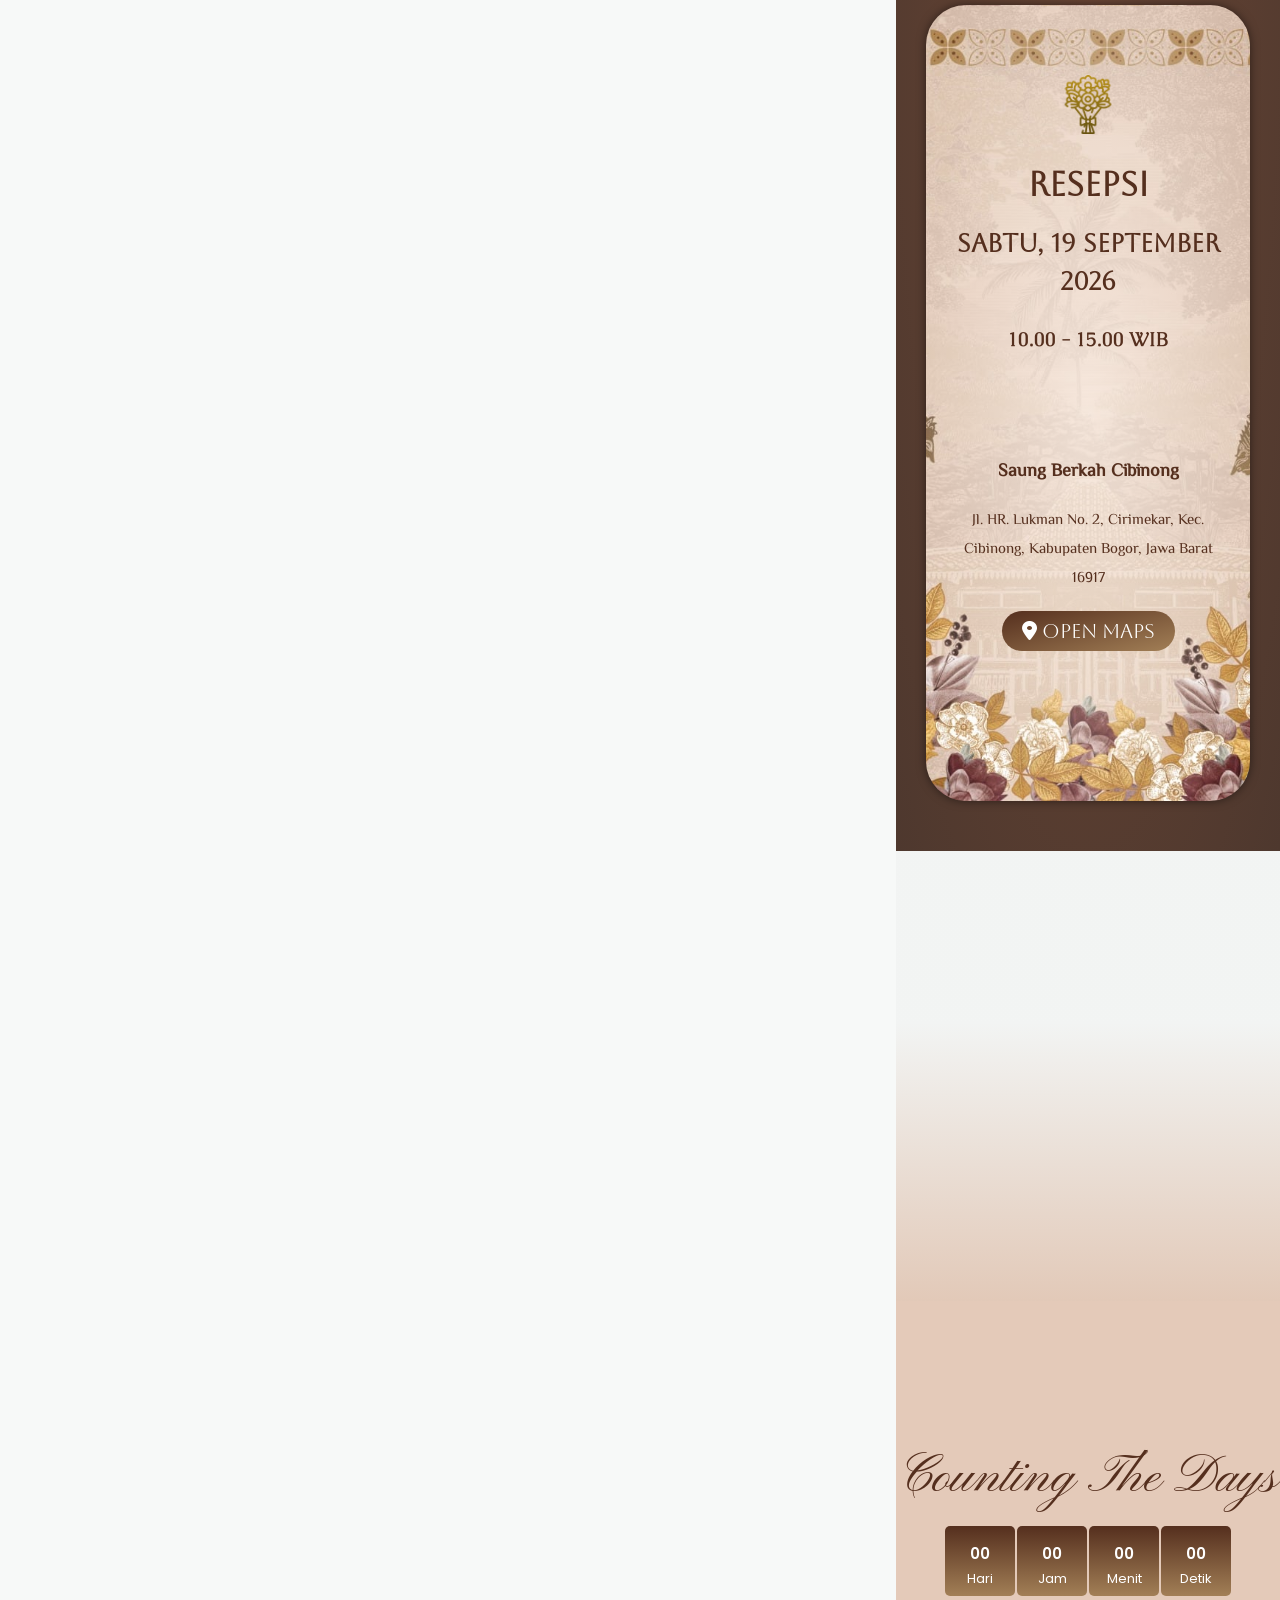
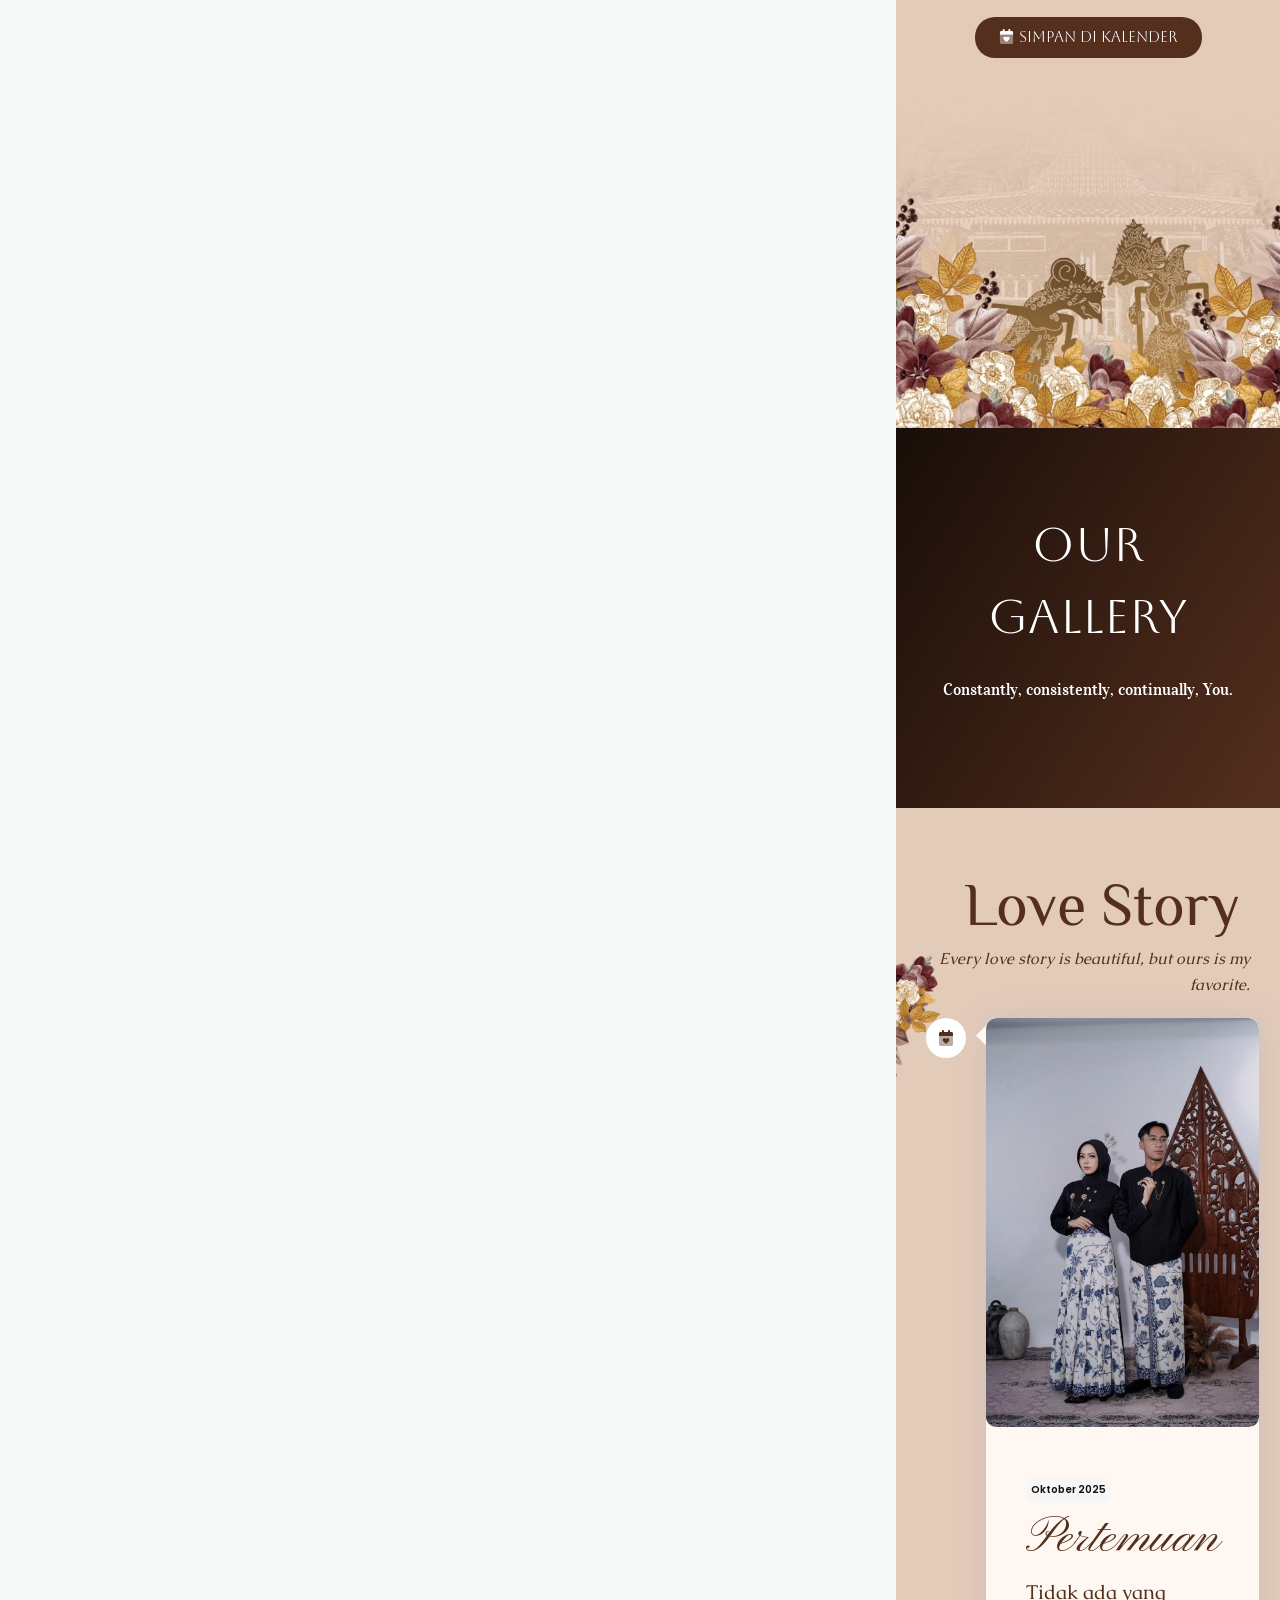
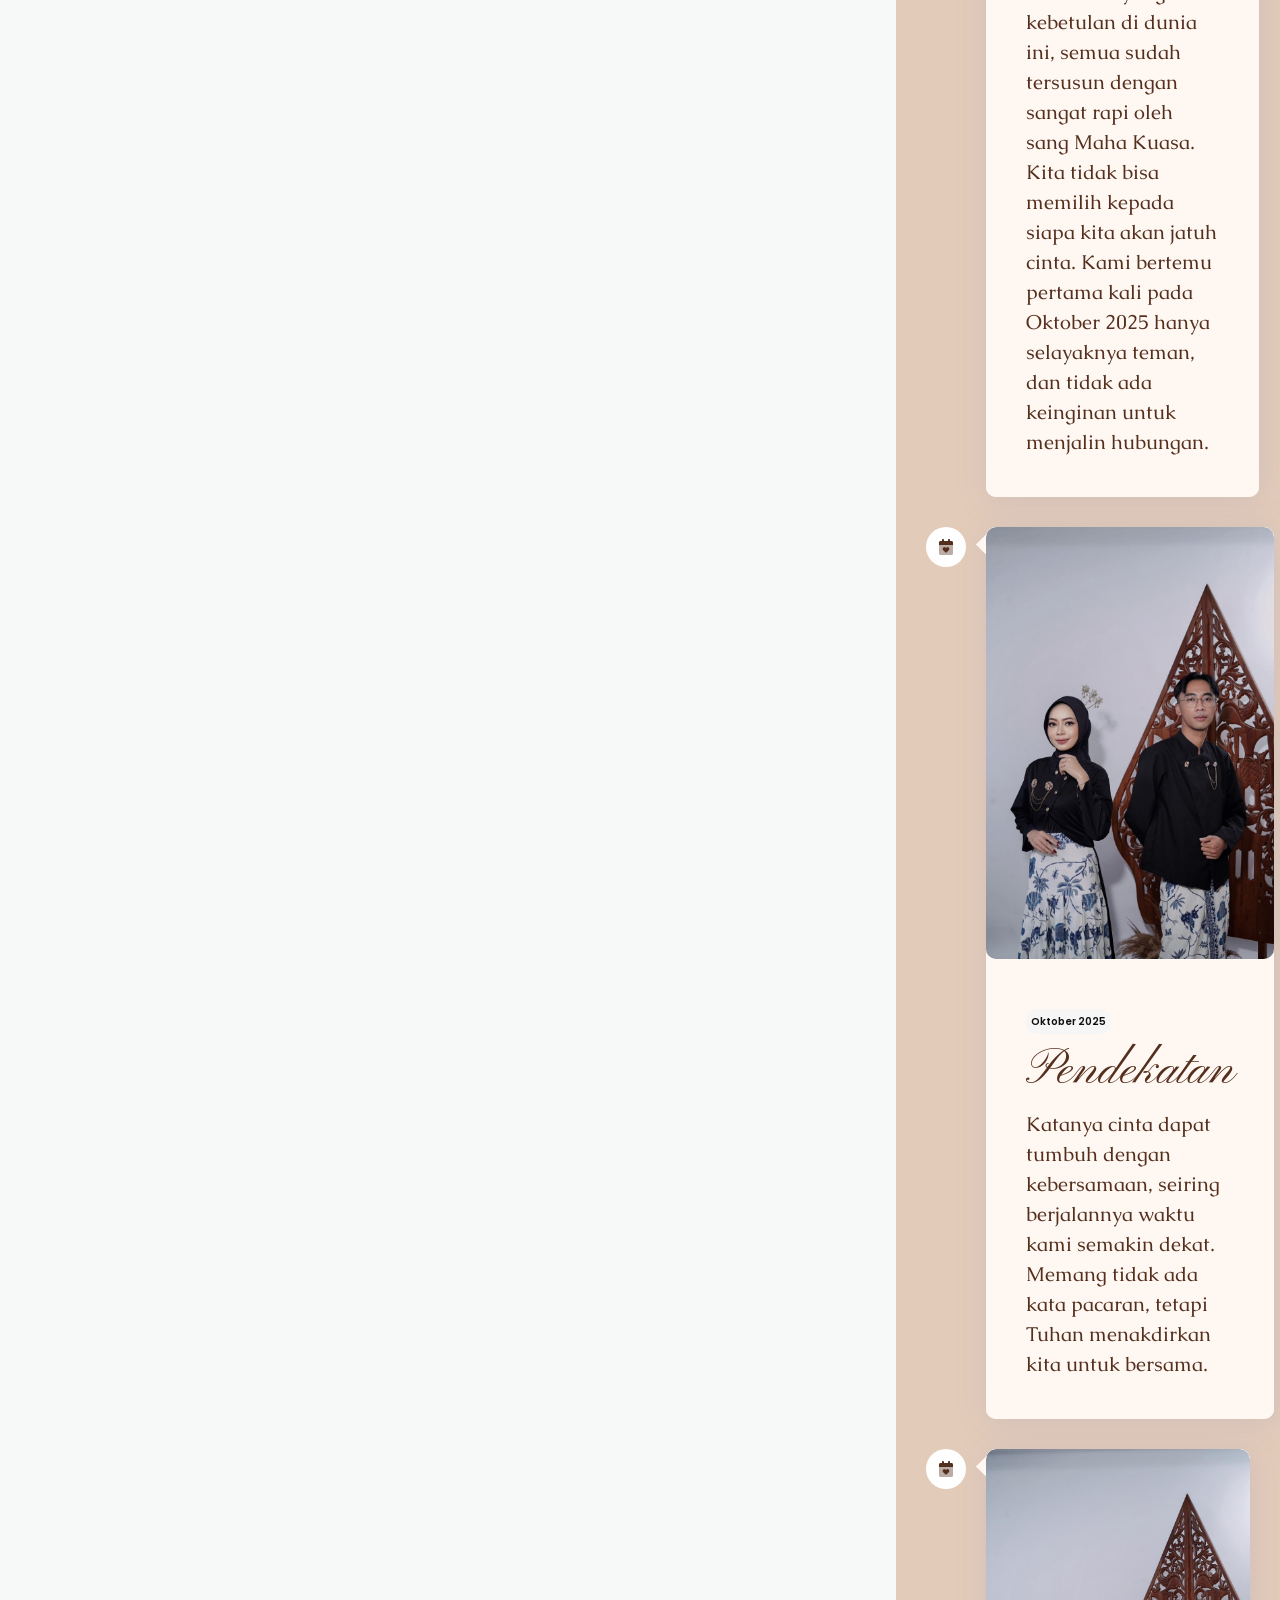
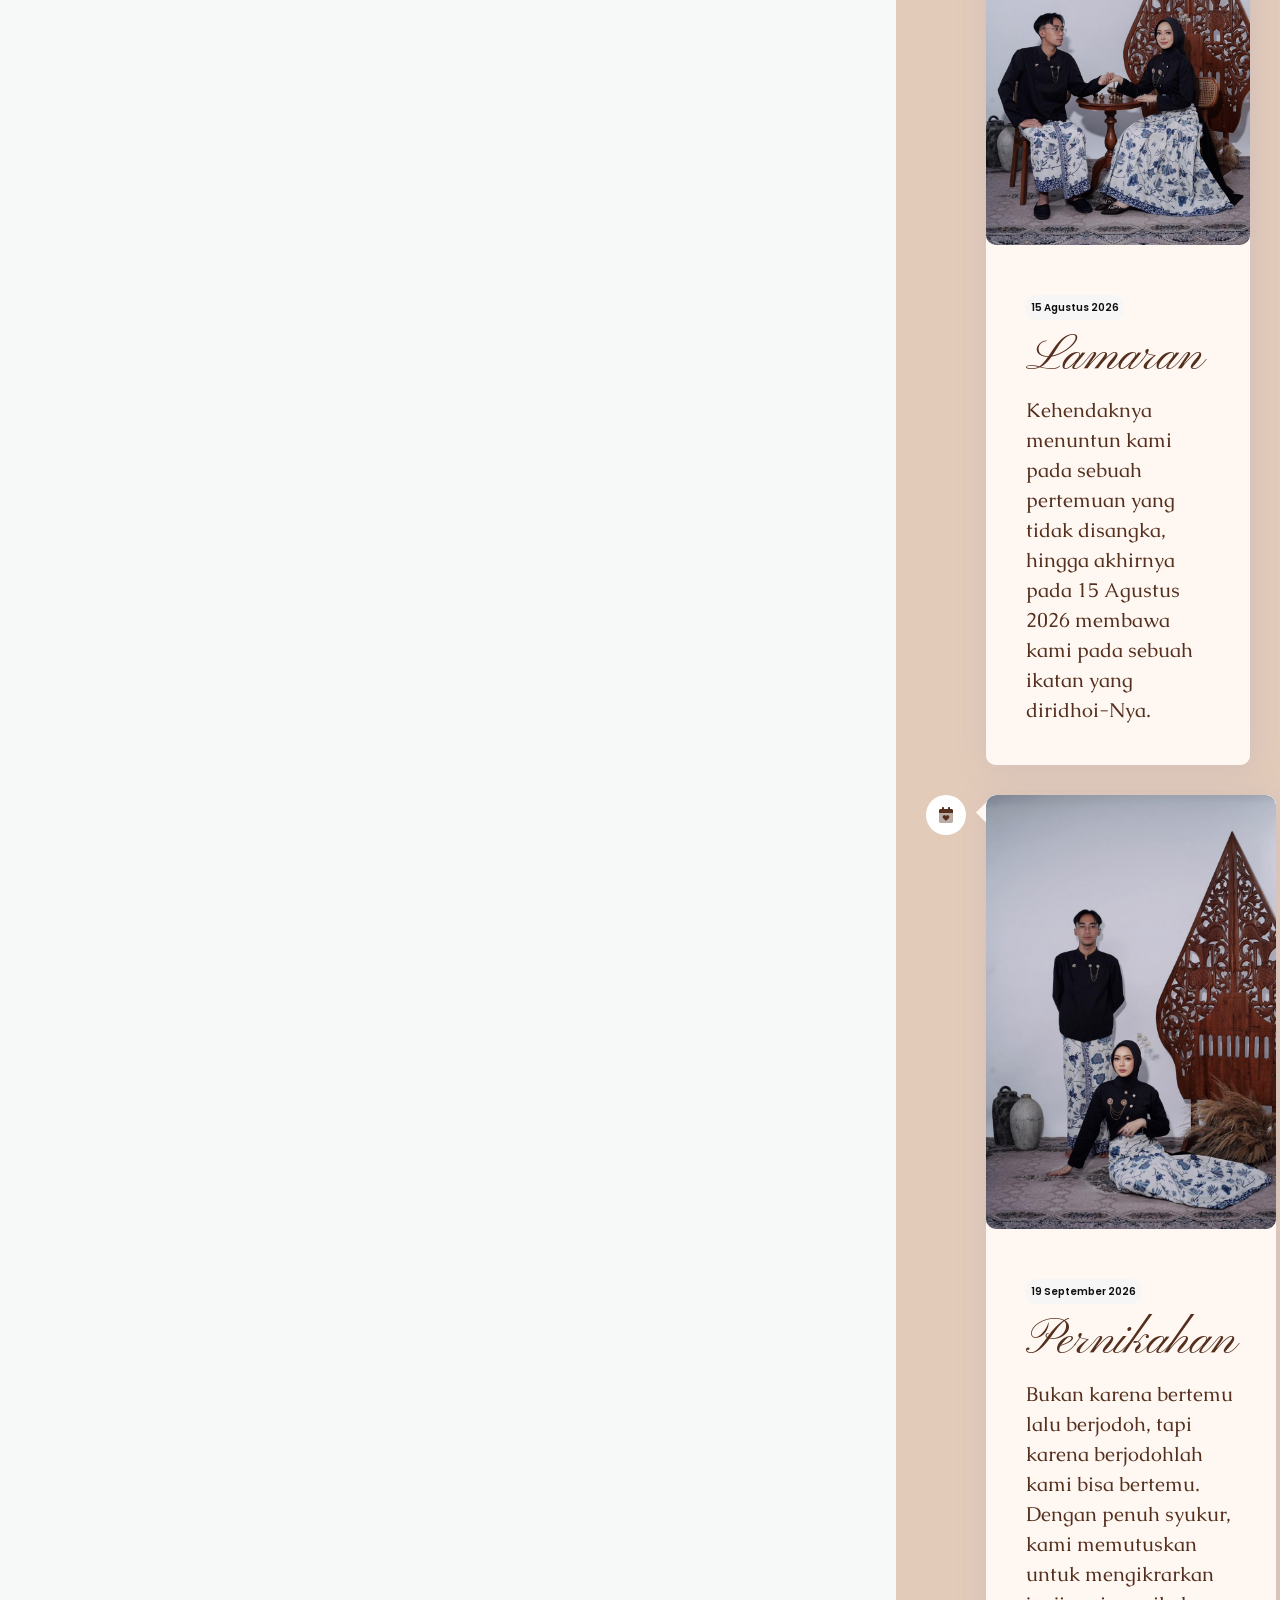
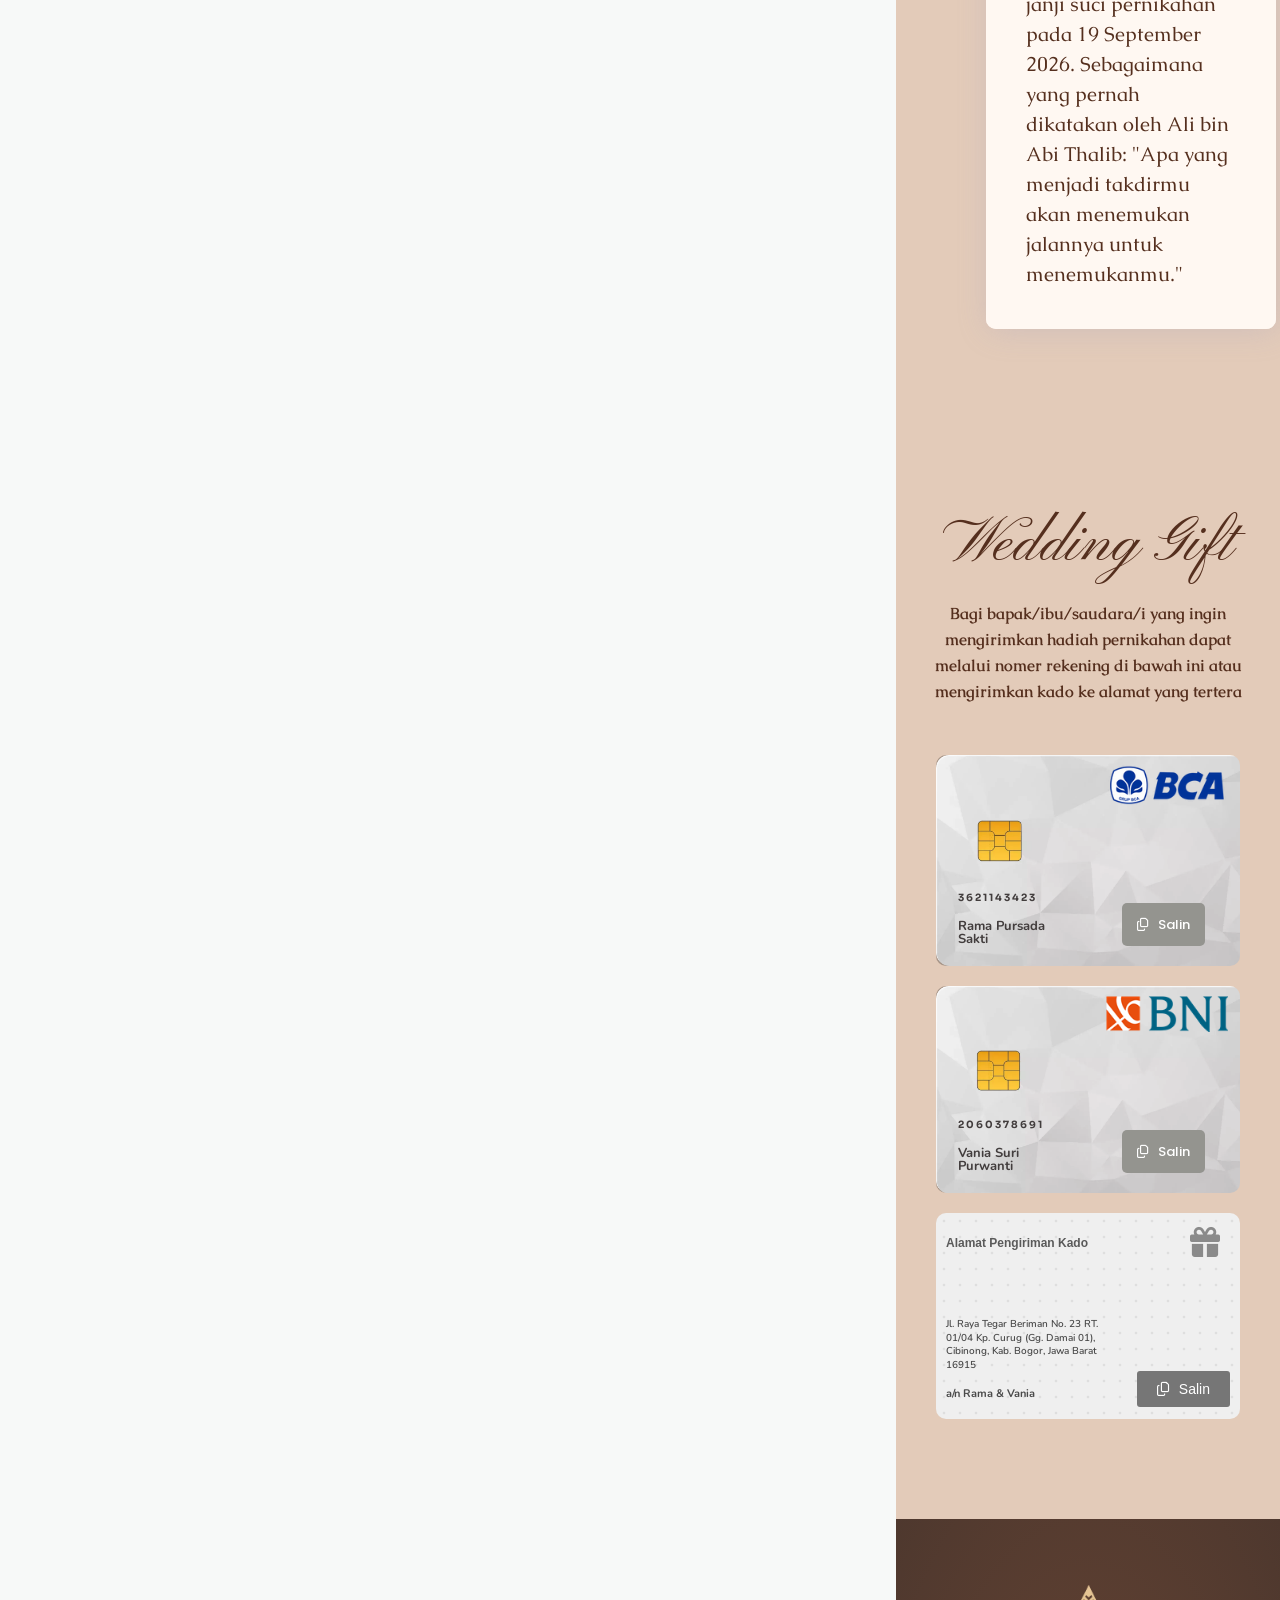
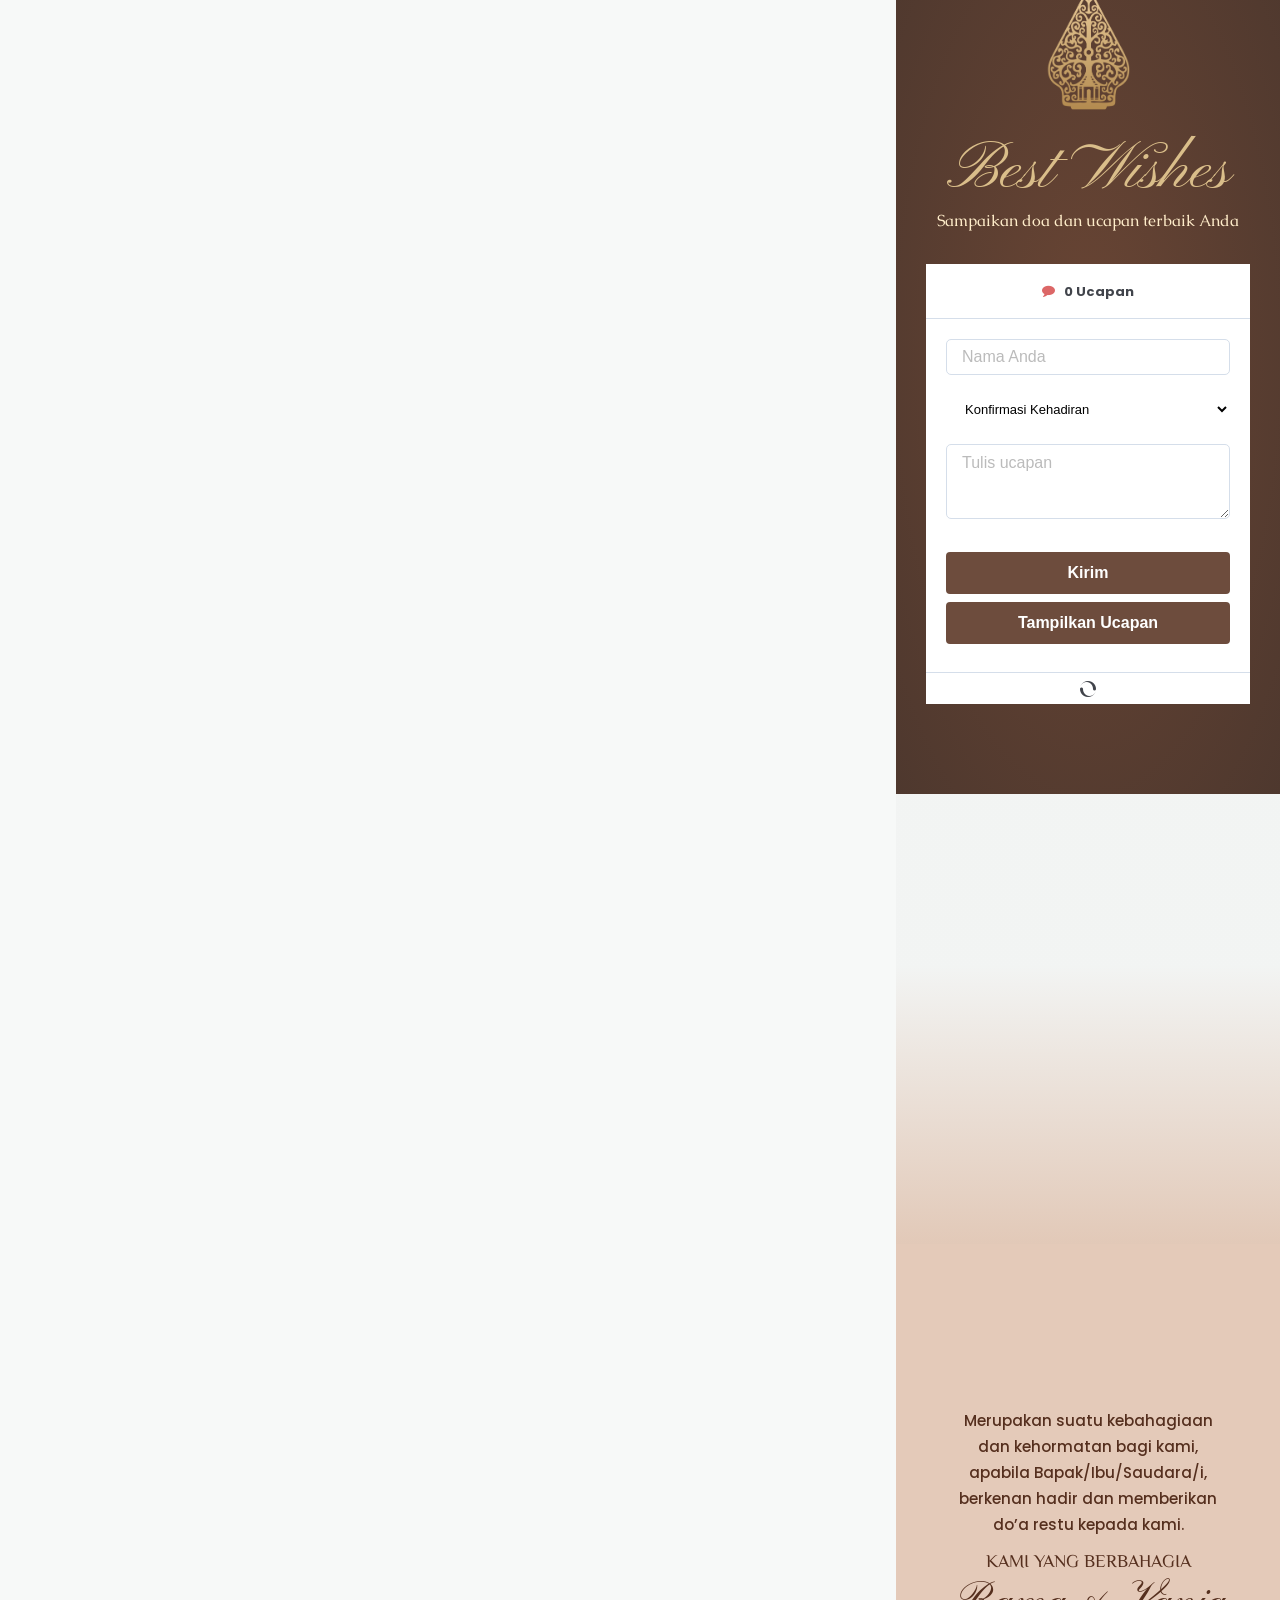
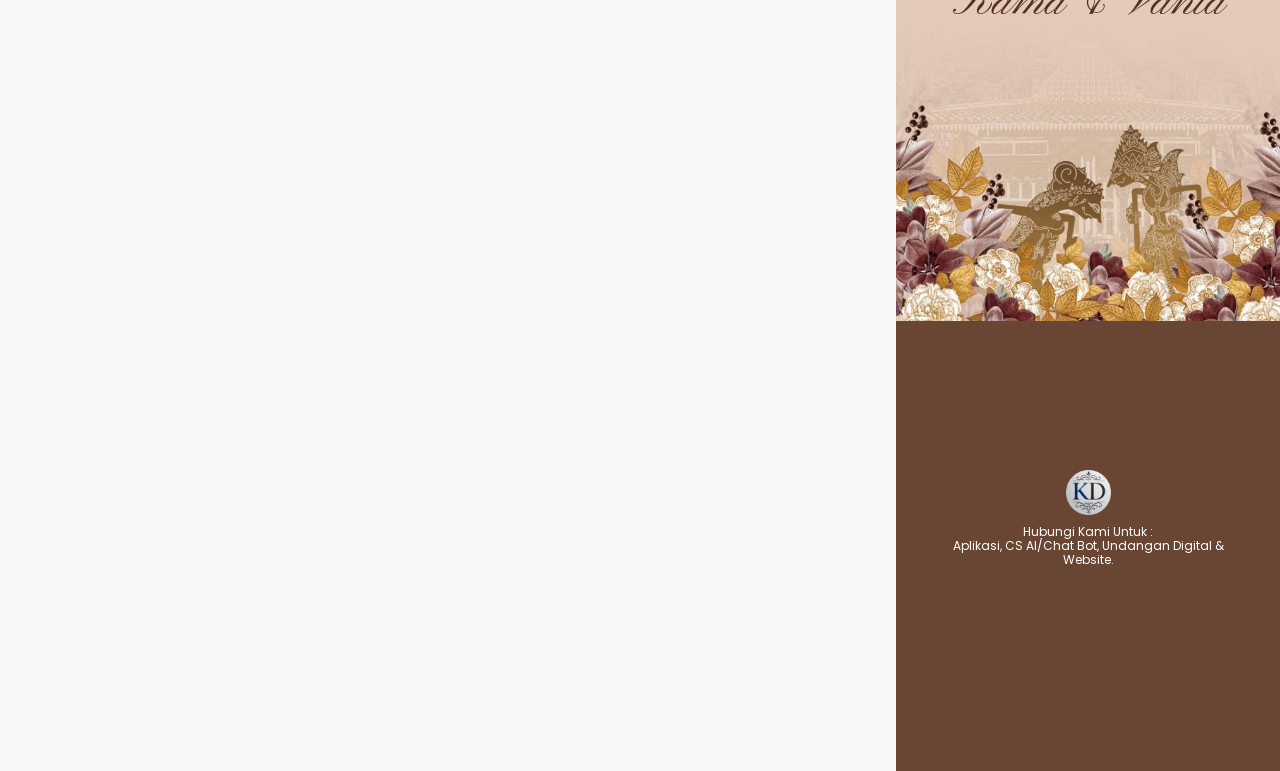
==== commit e9aeee34: "Tampilkan ikon Instagram mempelai di bawah nama orang tua" ====
--- a/index.html
+++ b/index.html
@@ -3505,7 +3505,7 @@
             </div>
             <div
               class="elementor-element elementor-element-0b4586d elementor-shape-circle jedv-enabled--yes elementor-grid-0 e-grid-align-center elementor-invisible elementor-widget elementor-widget-social-icons"
-              data-id="0b4586d" style="display:none" data-element_type="widget" data-e-type="widget"
+              data-id="0b4586d" data-element_type="widget" data-e-type="widget"
               data-settings="{&quot;_animation&quot;:&quot;zoomIn&quot;,&quot;_animation_delay&quot;:400}"
               data-widget_type="social-icons.default">
               <div class="elementor-widget-container">
@@ -3582,7 +3582,7 @@
             </div>
             <div
               class="elementor-element elementor-element-9c16de1 elementor-shape-circle jedv-enabled--yes elementor-grid-0 e-grid-align-center elementor-invisible elementor-widget elementor-widget-social-icons"
-              data-id="9c16de1" style="display:none" data-element_type="widget" data-e-type="widget"
+              data-id="9c16de1" data-element_type="widget" data-e-type="widget"
               data-settings="{&quot;_animation&quot;:&quot;zoomIn&quot;,&quot;_animation_delay&quot;:400}"
               data-widget_type="social-icons.default">
               <div class="elementor-widget-container">
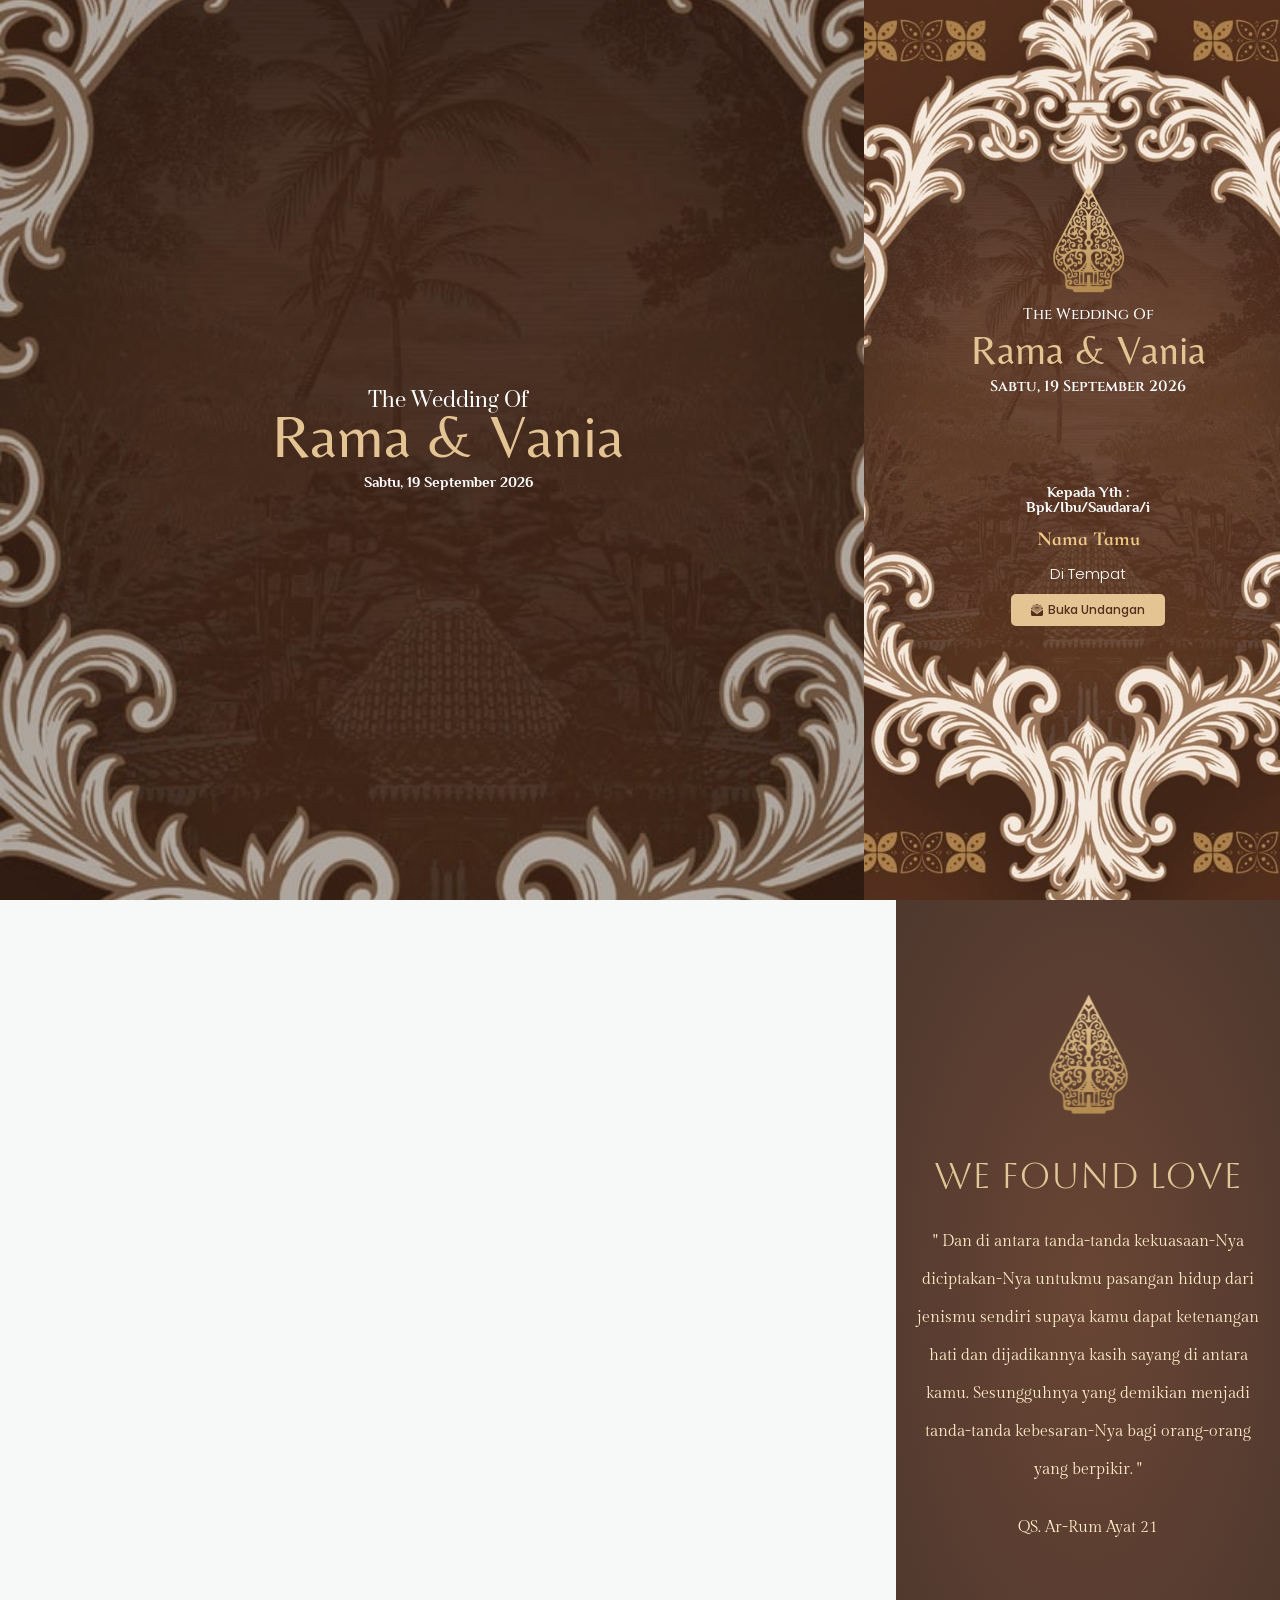
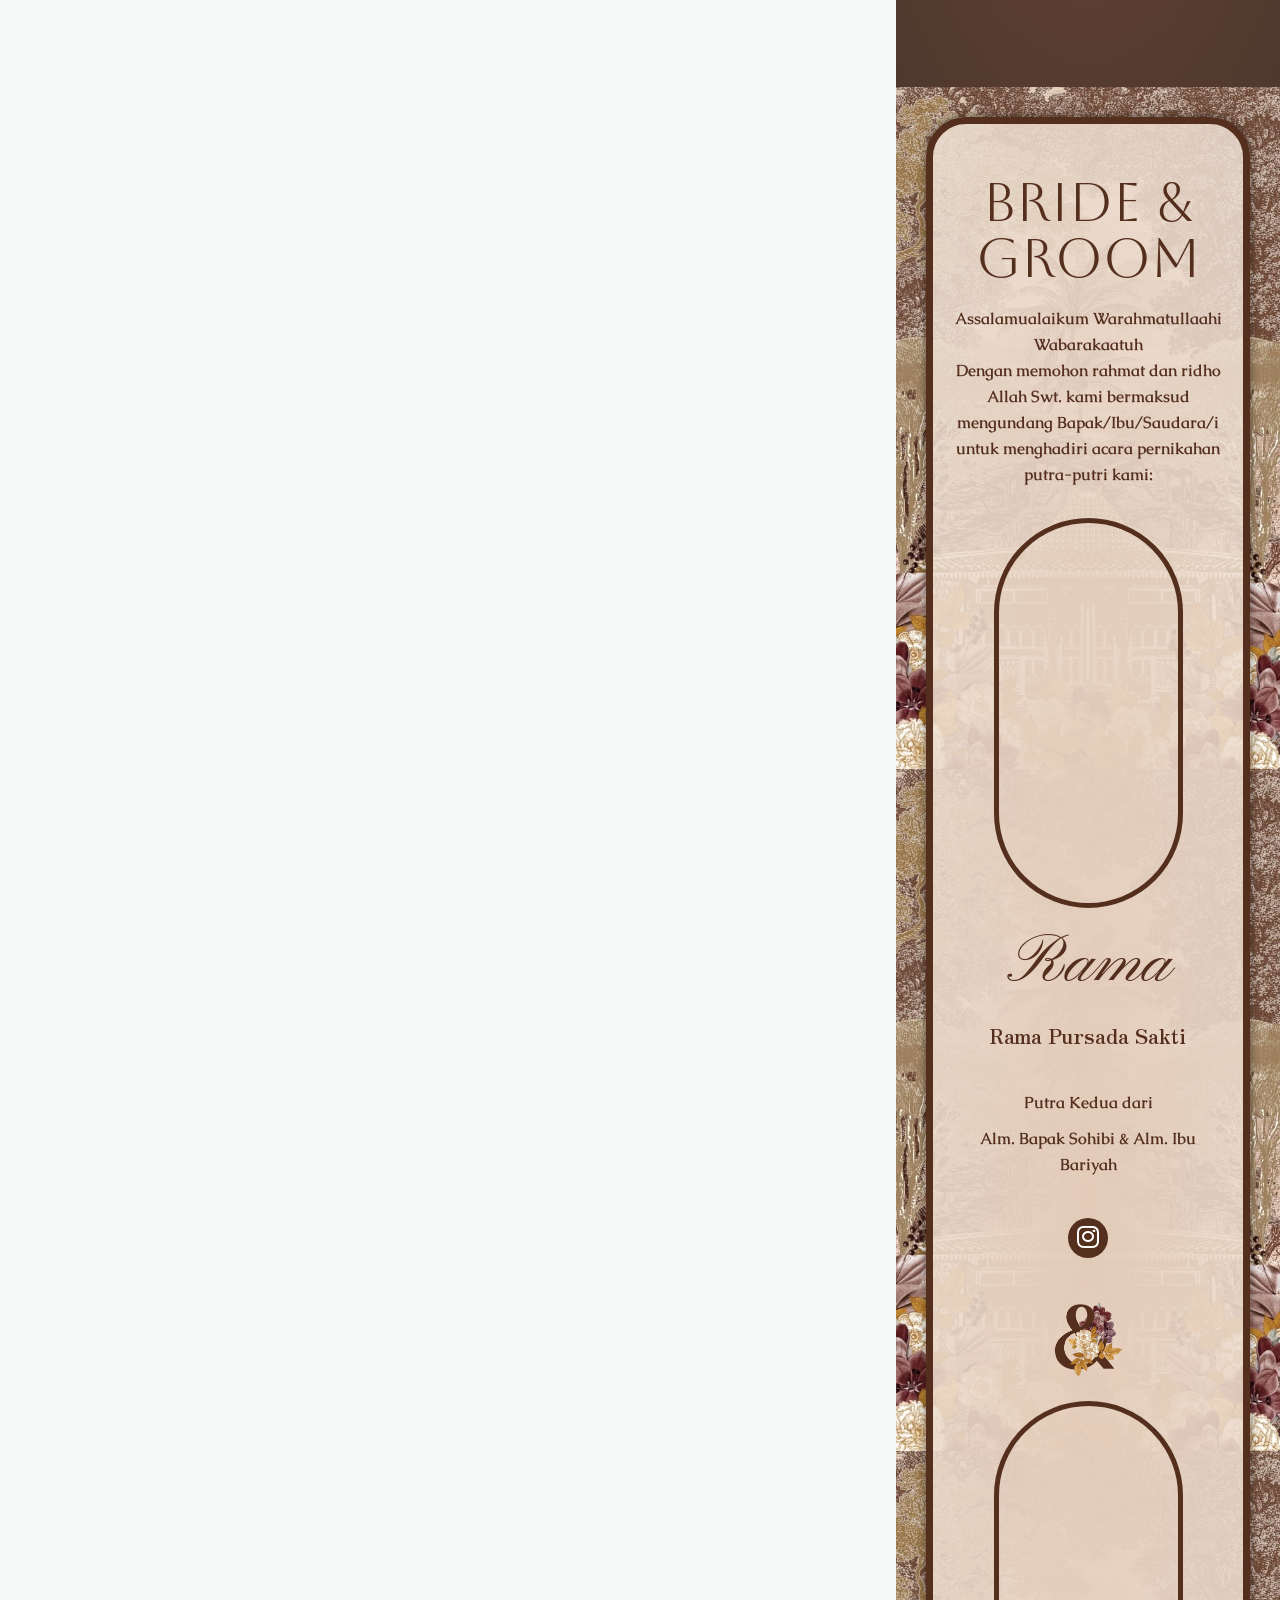
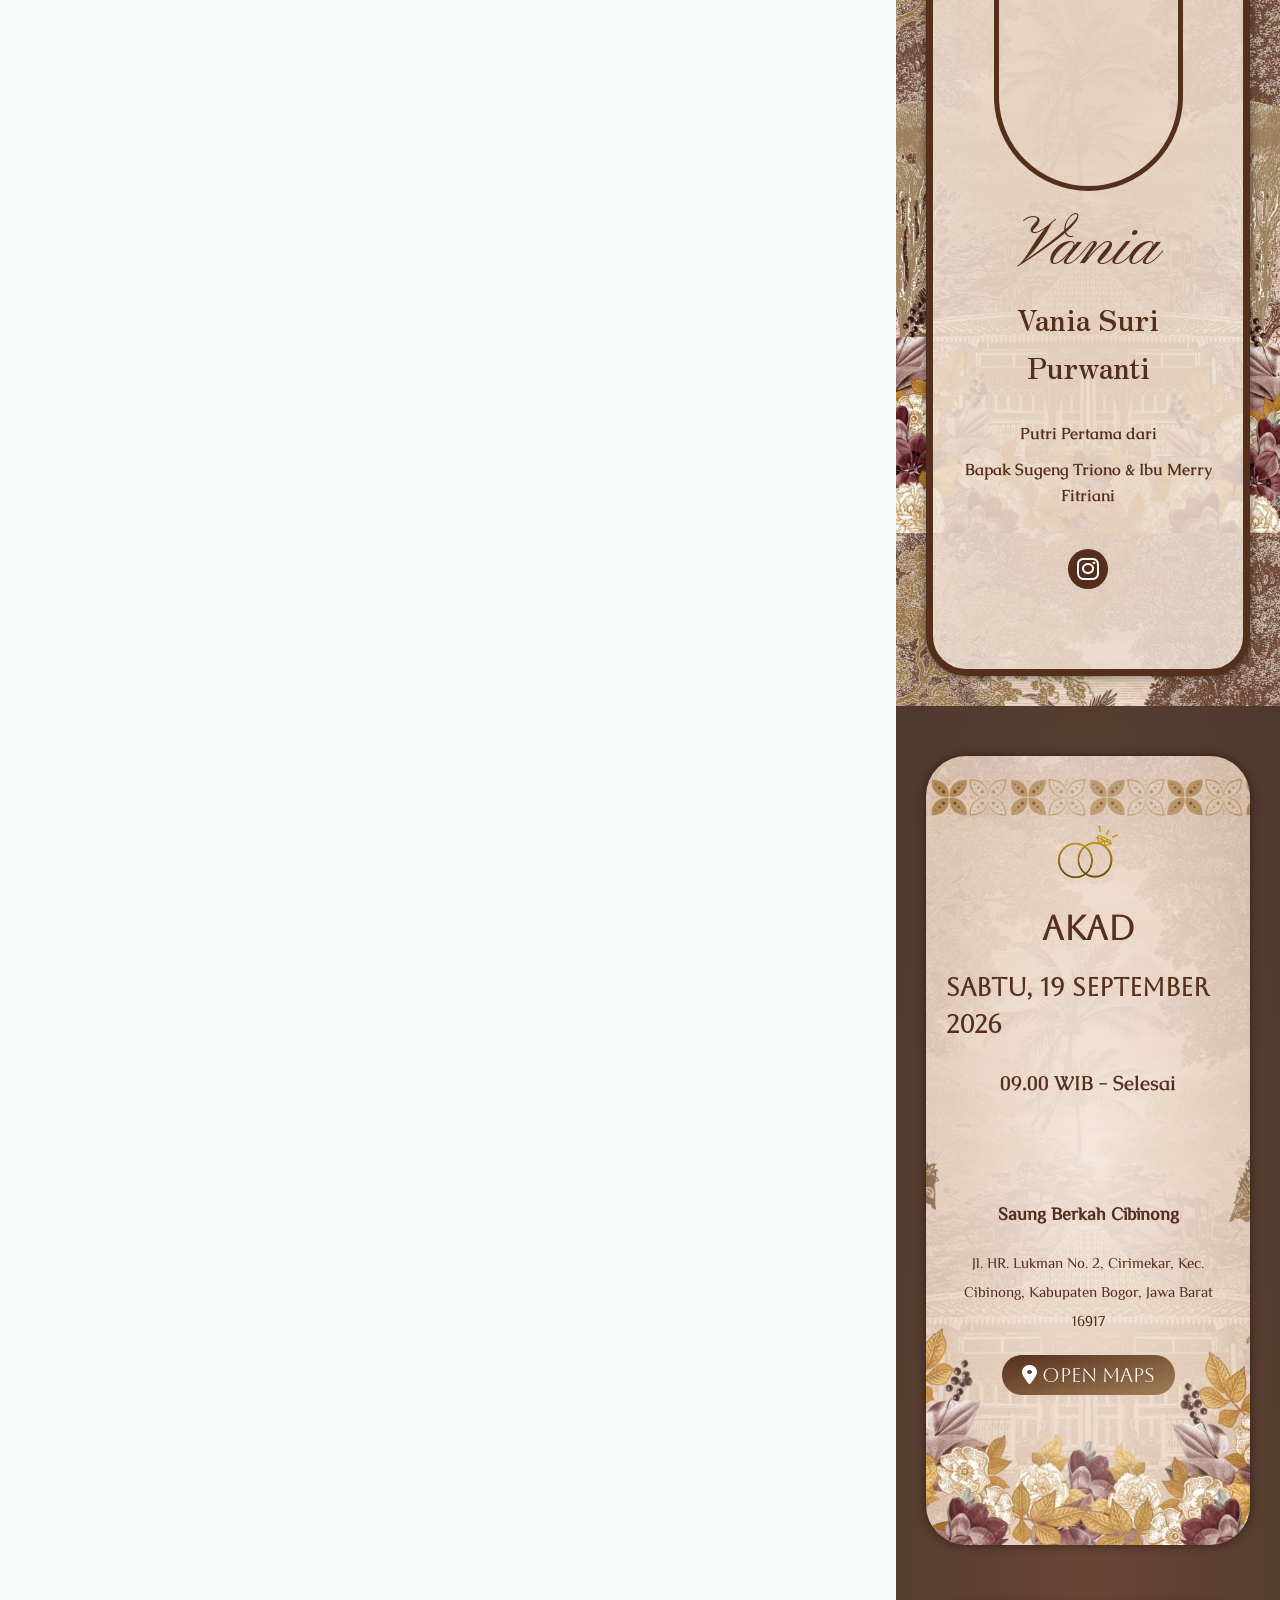
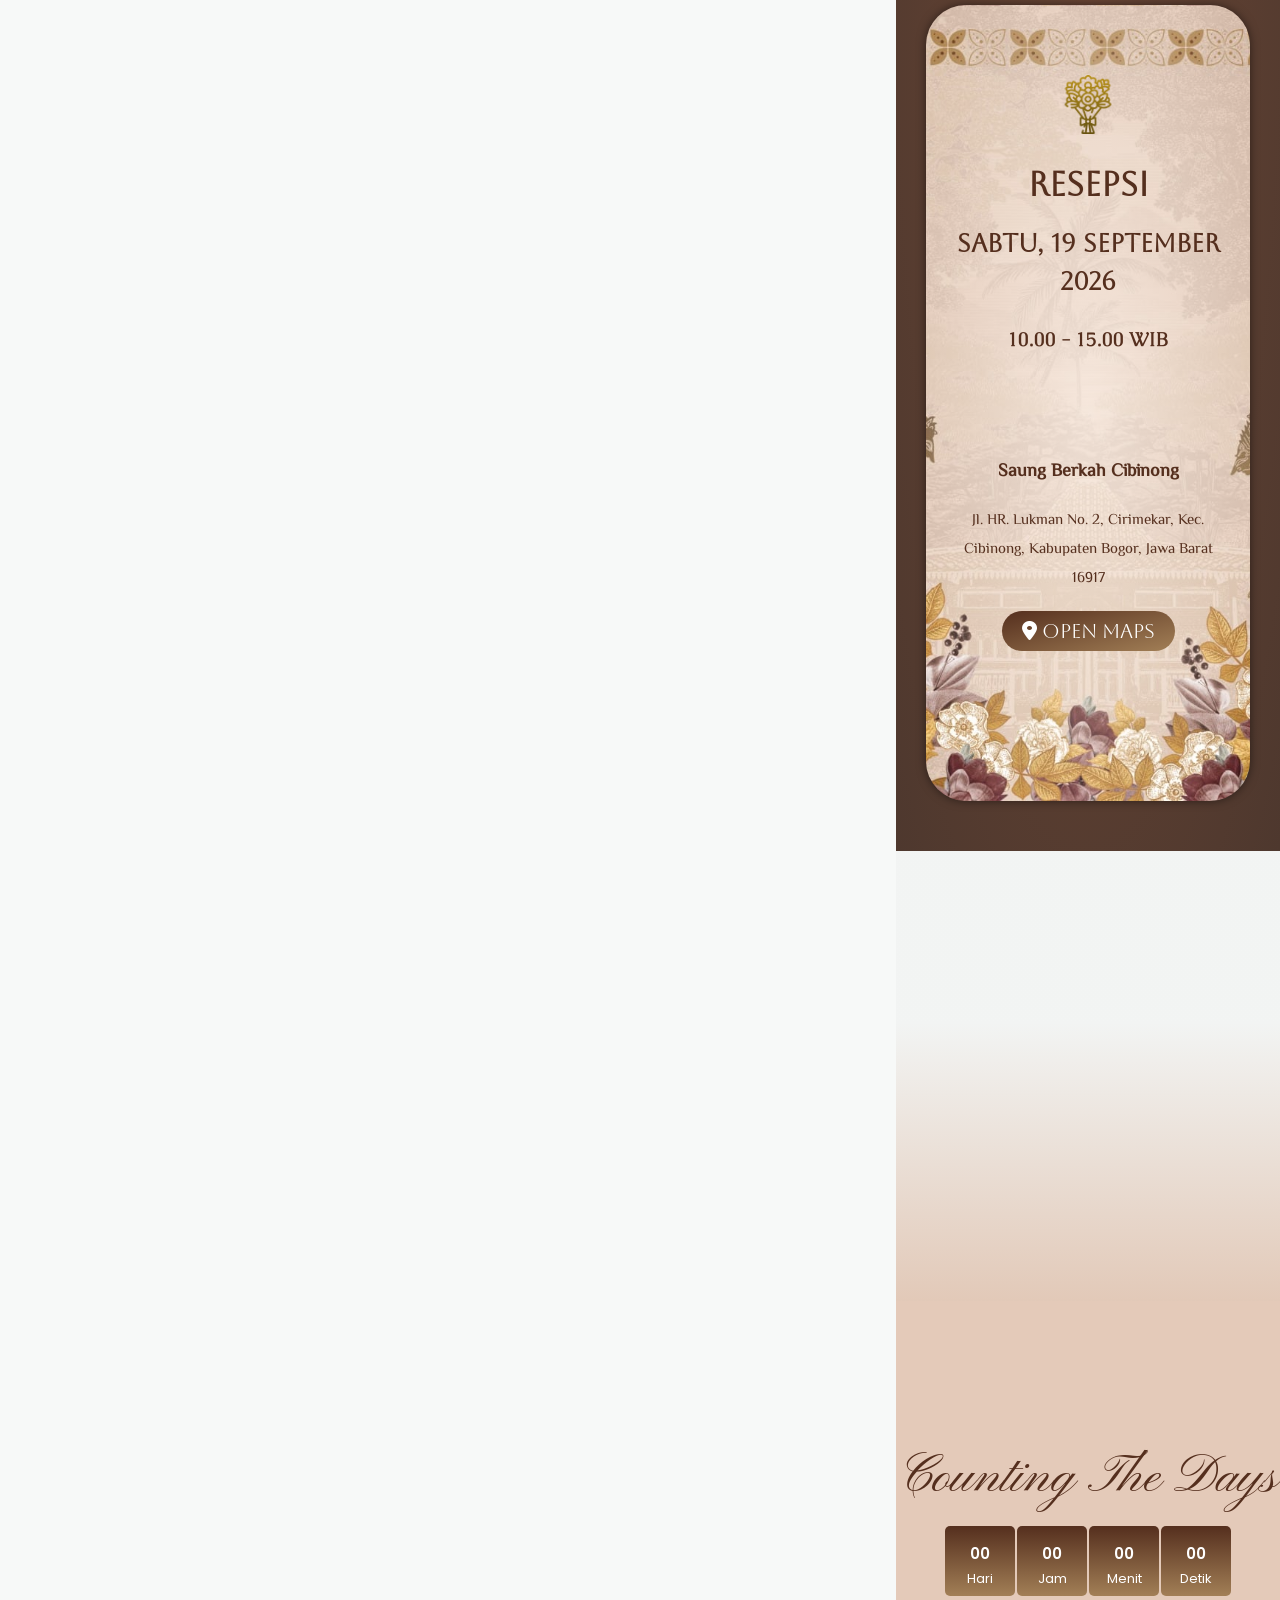
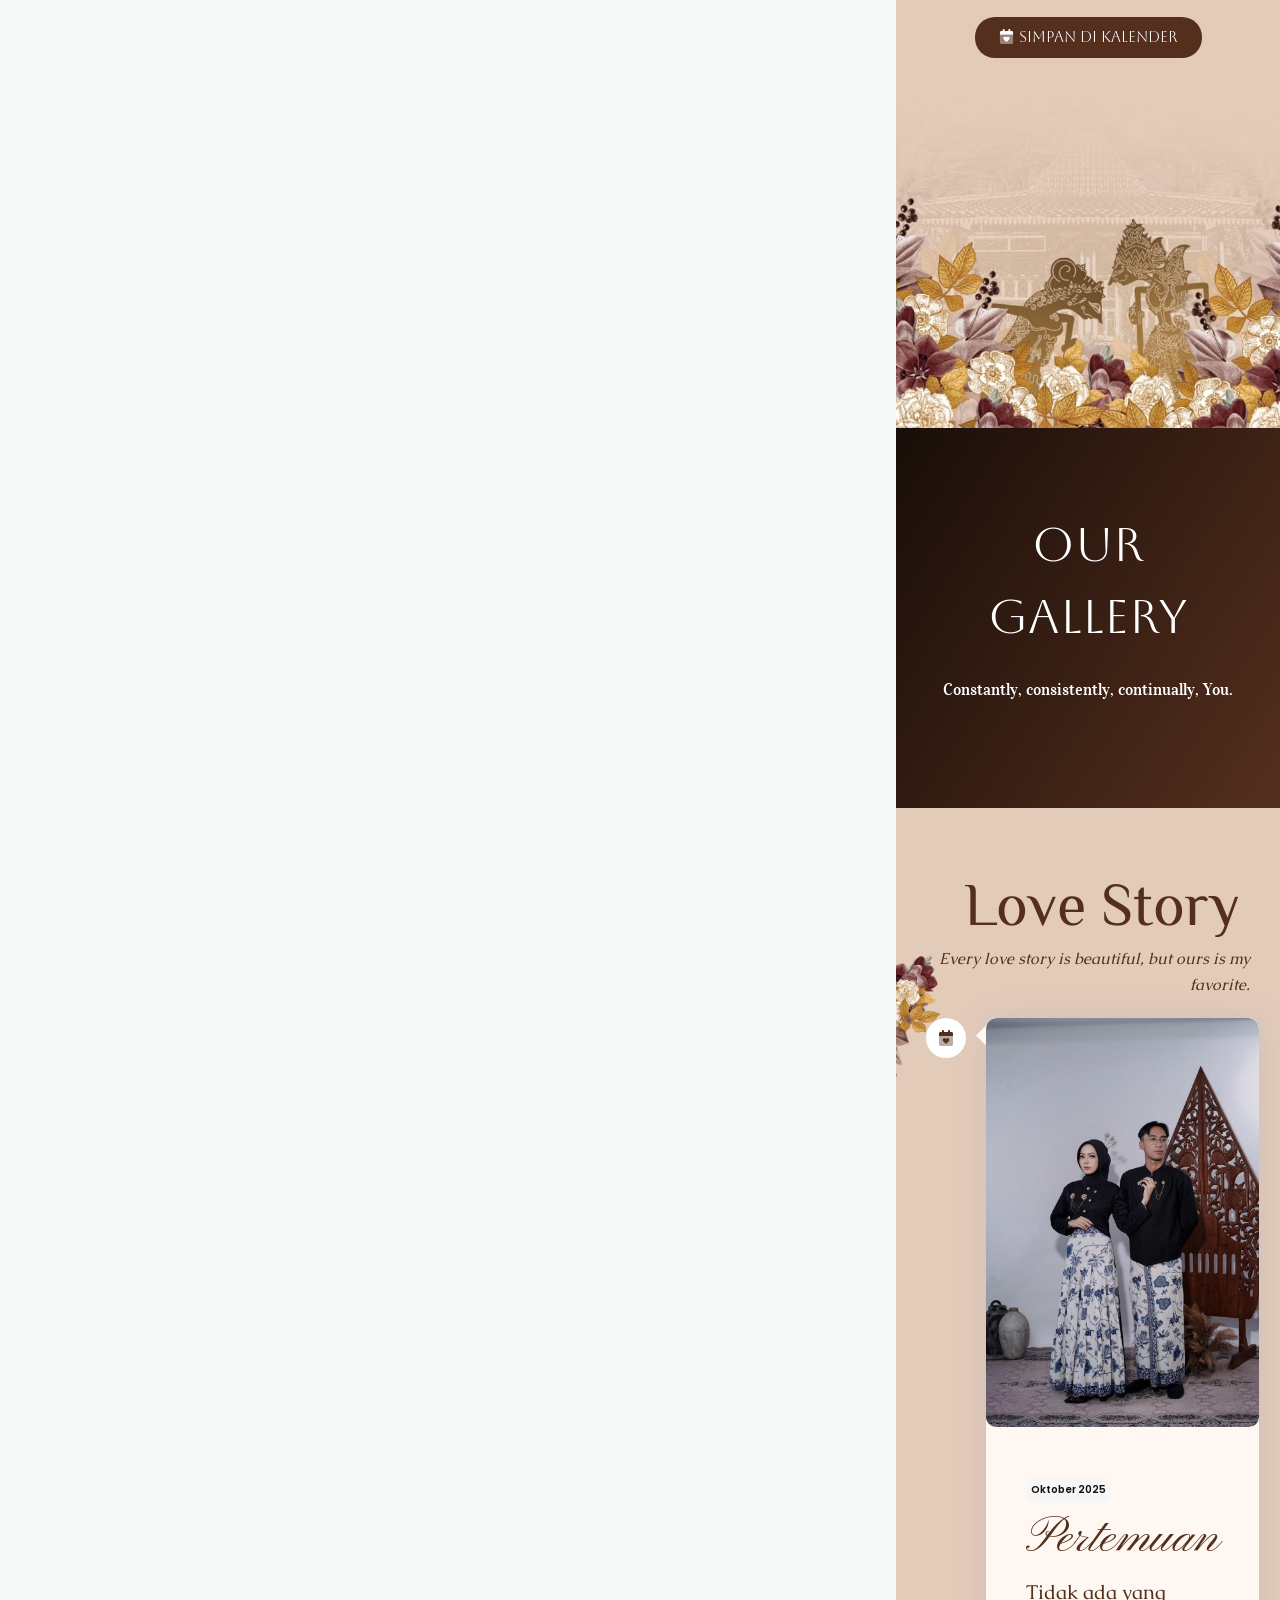
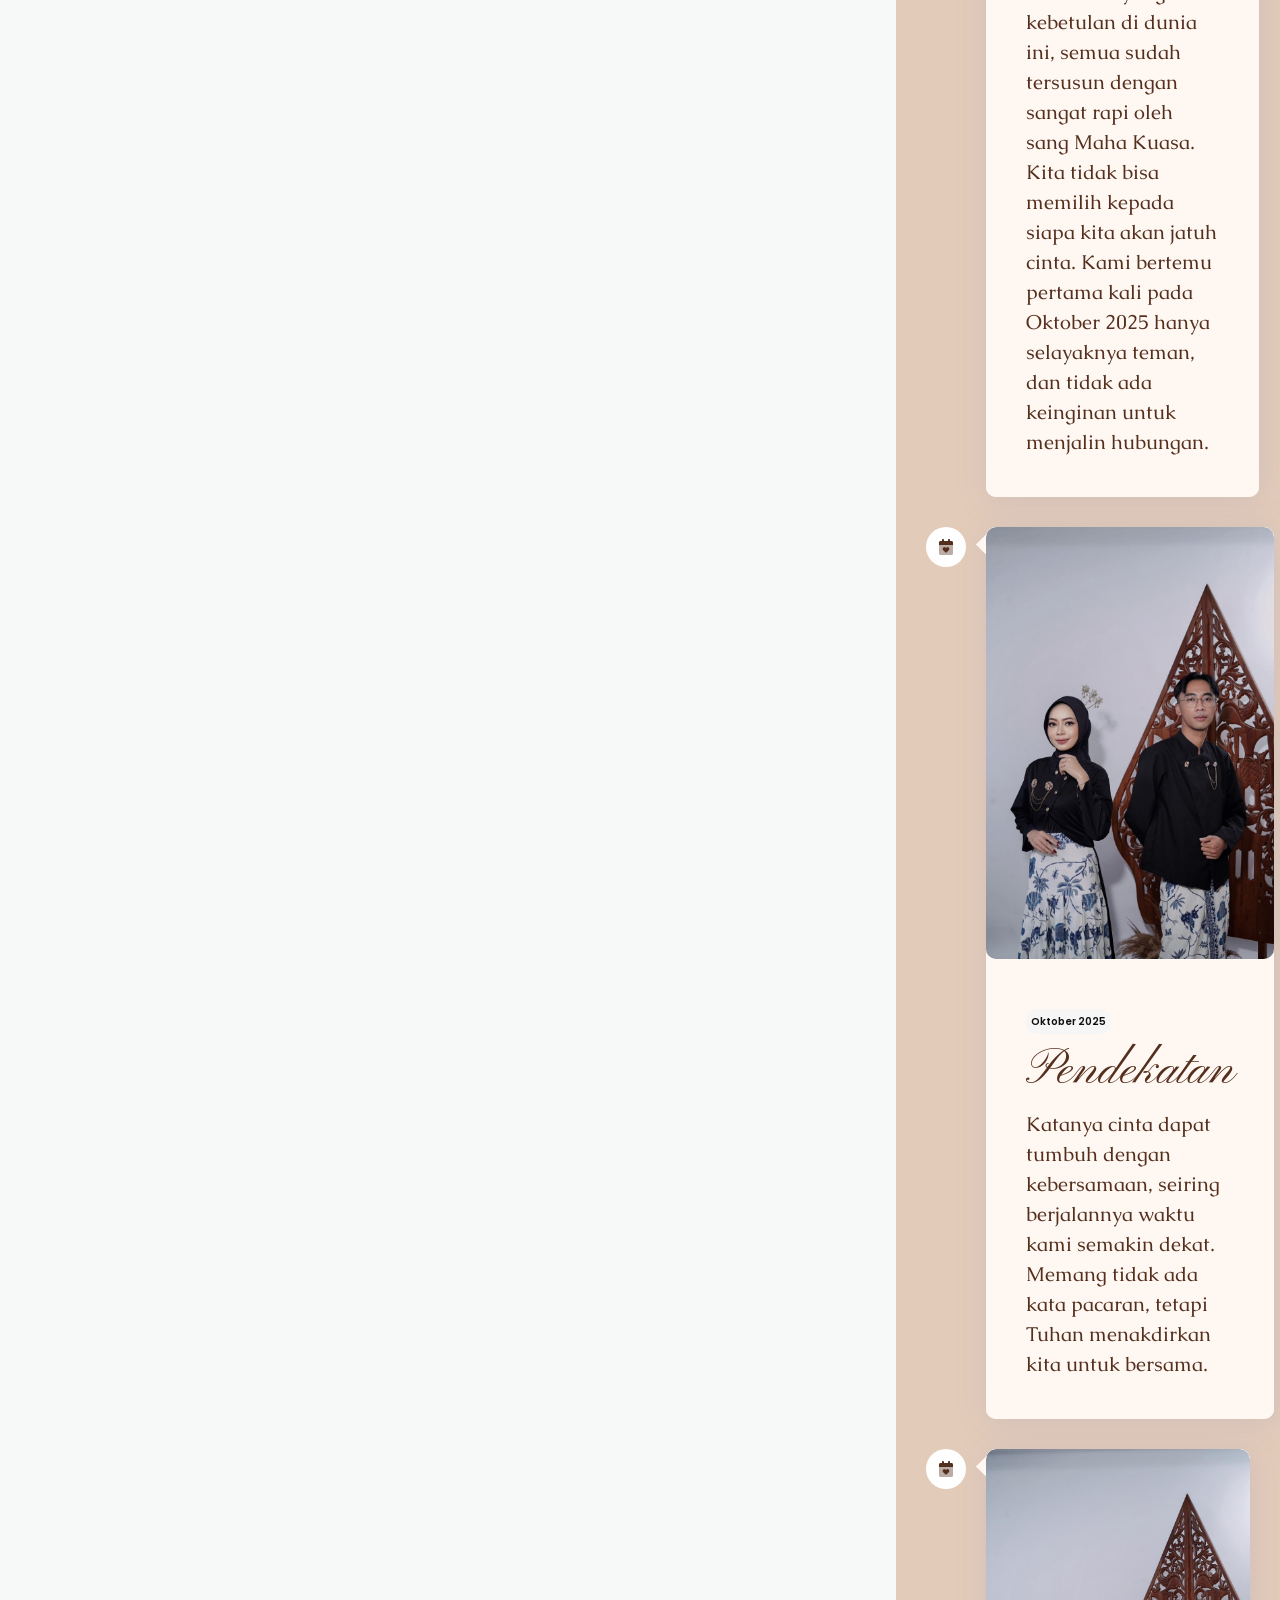
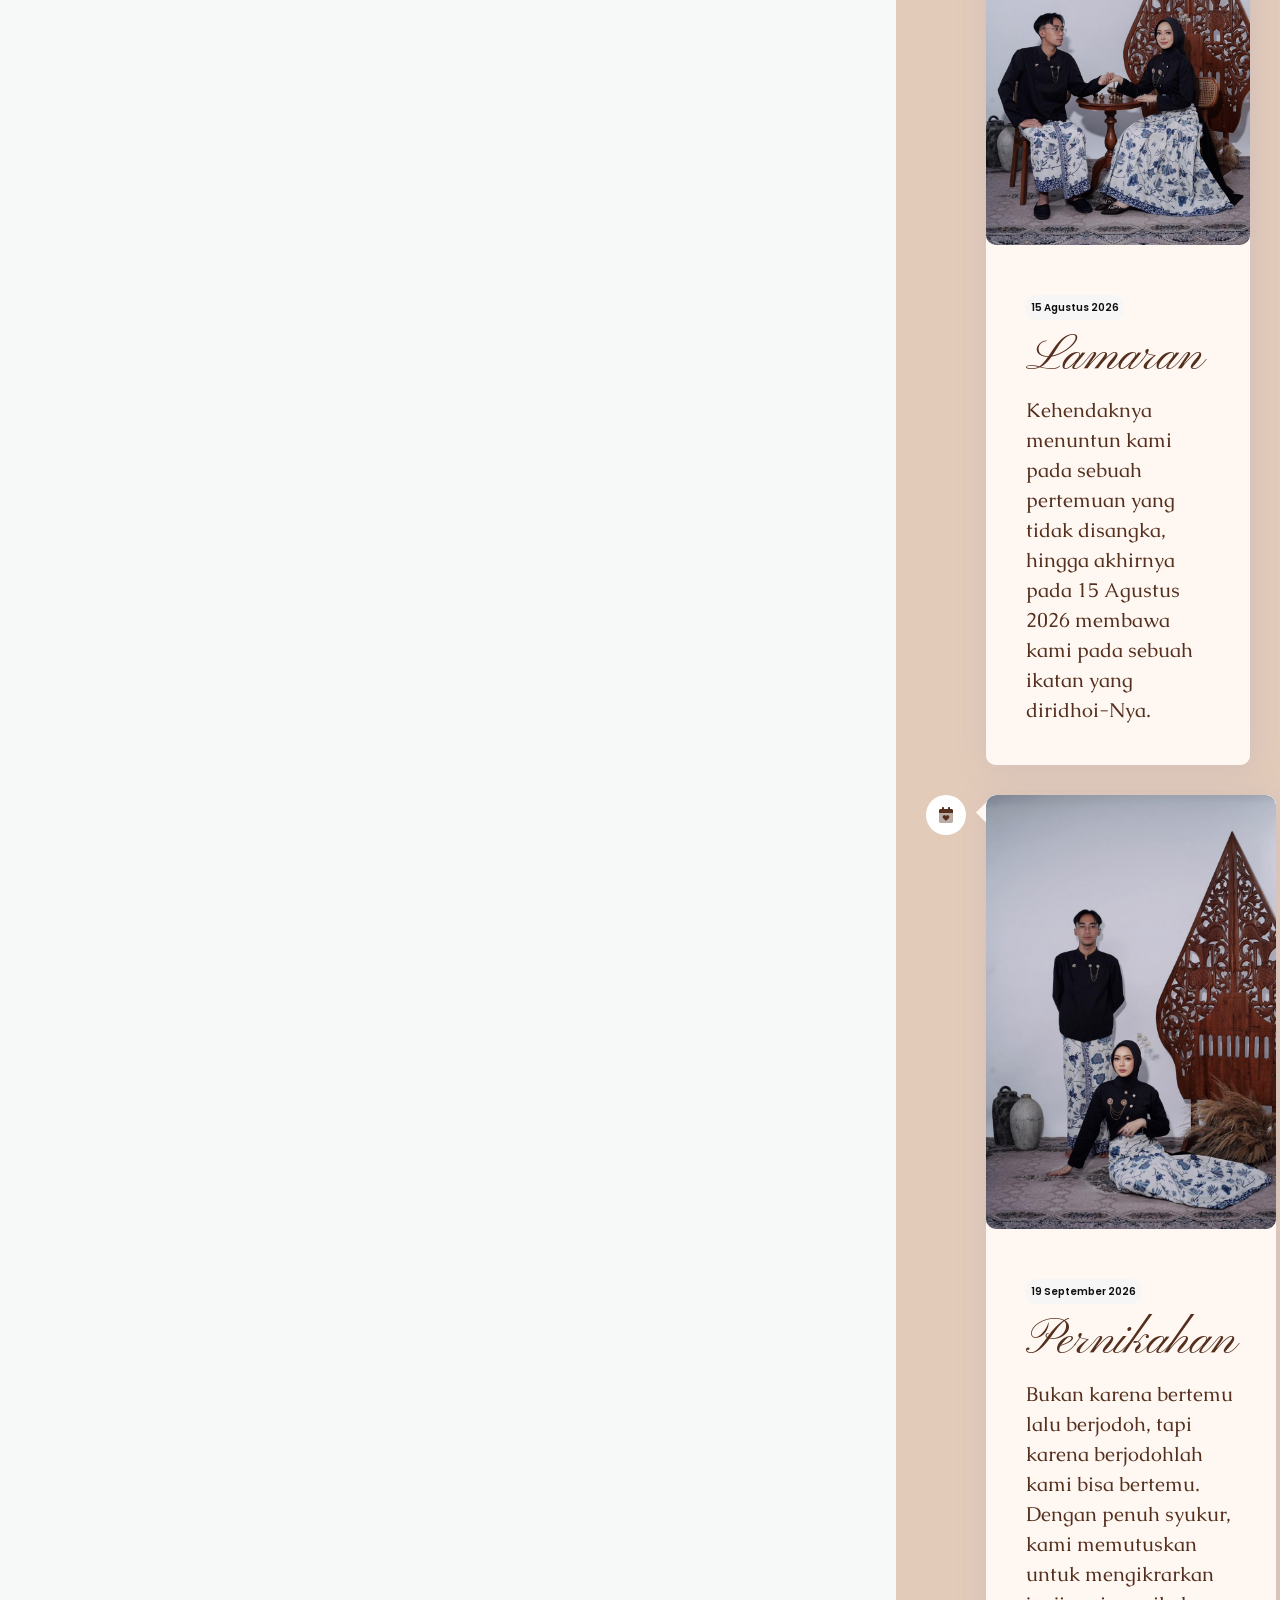
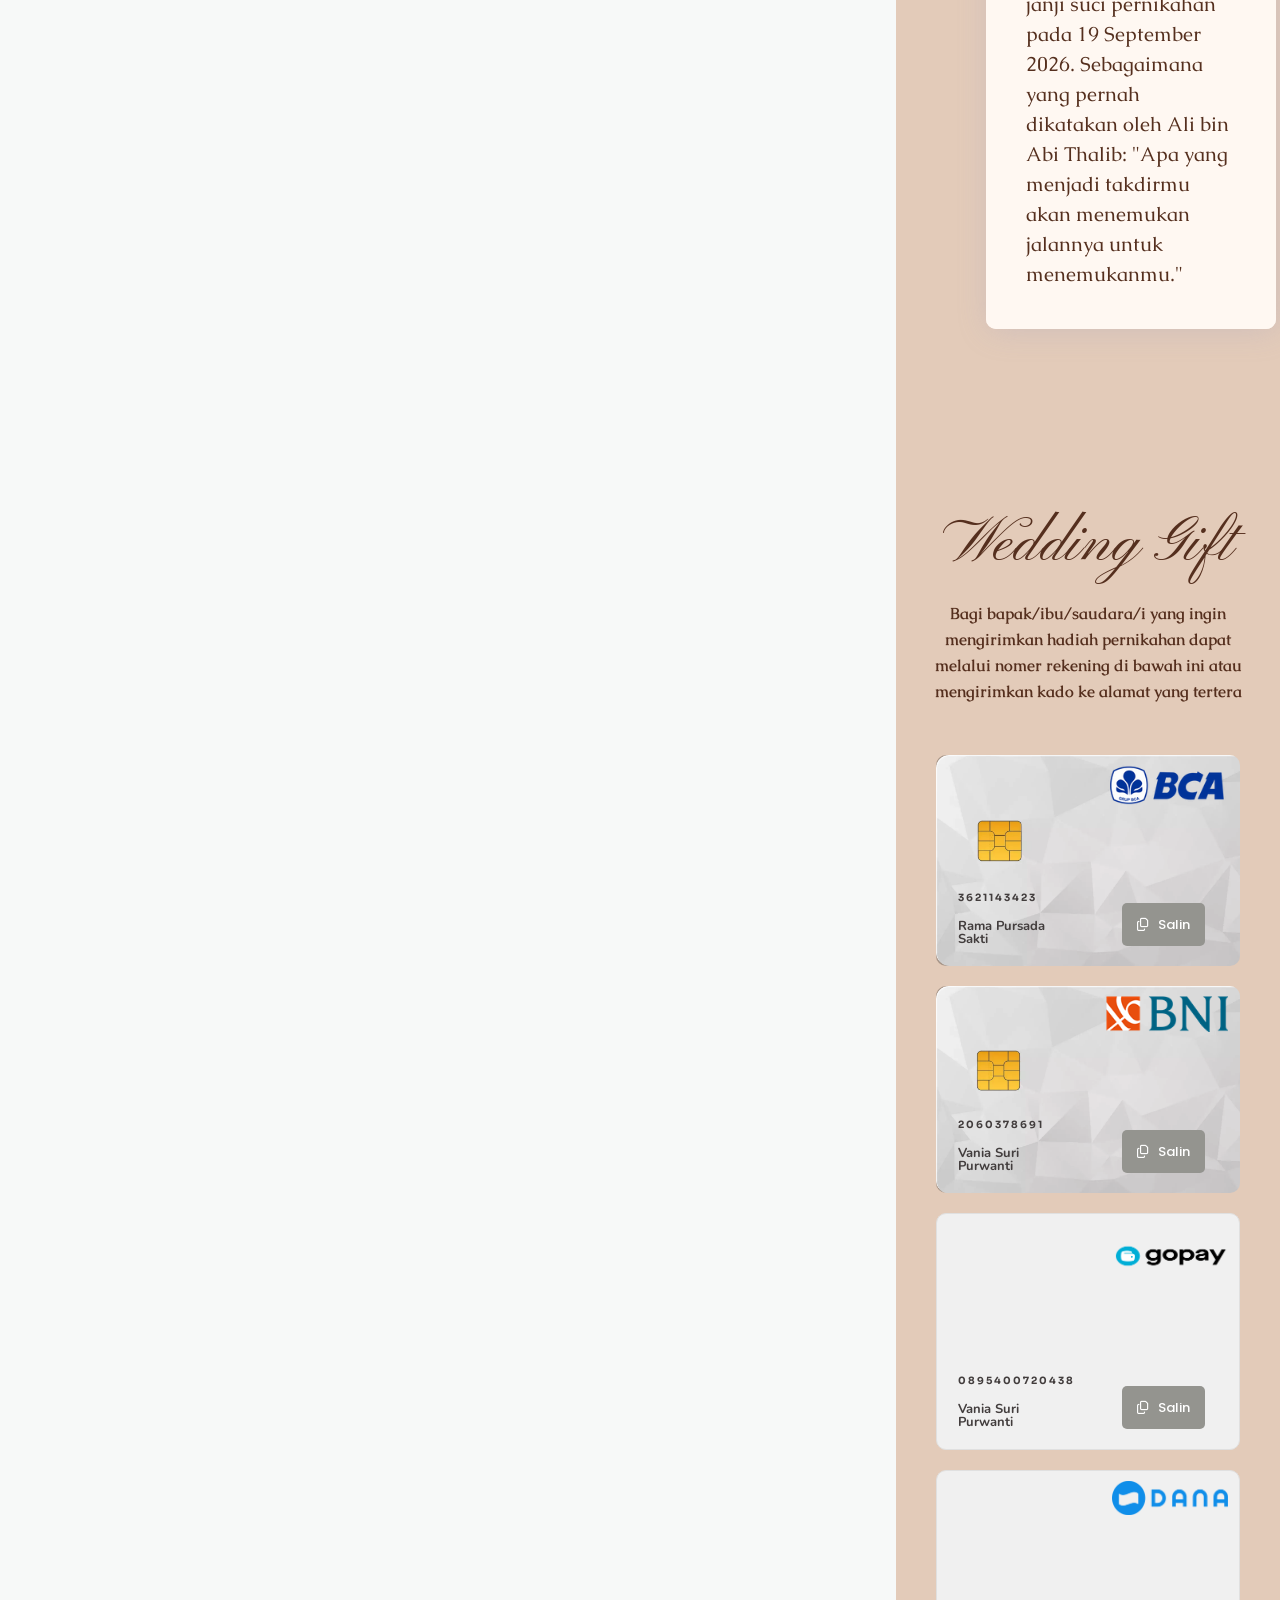
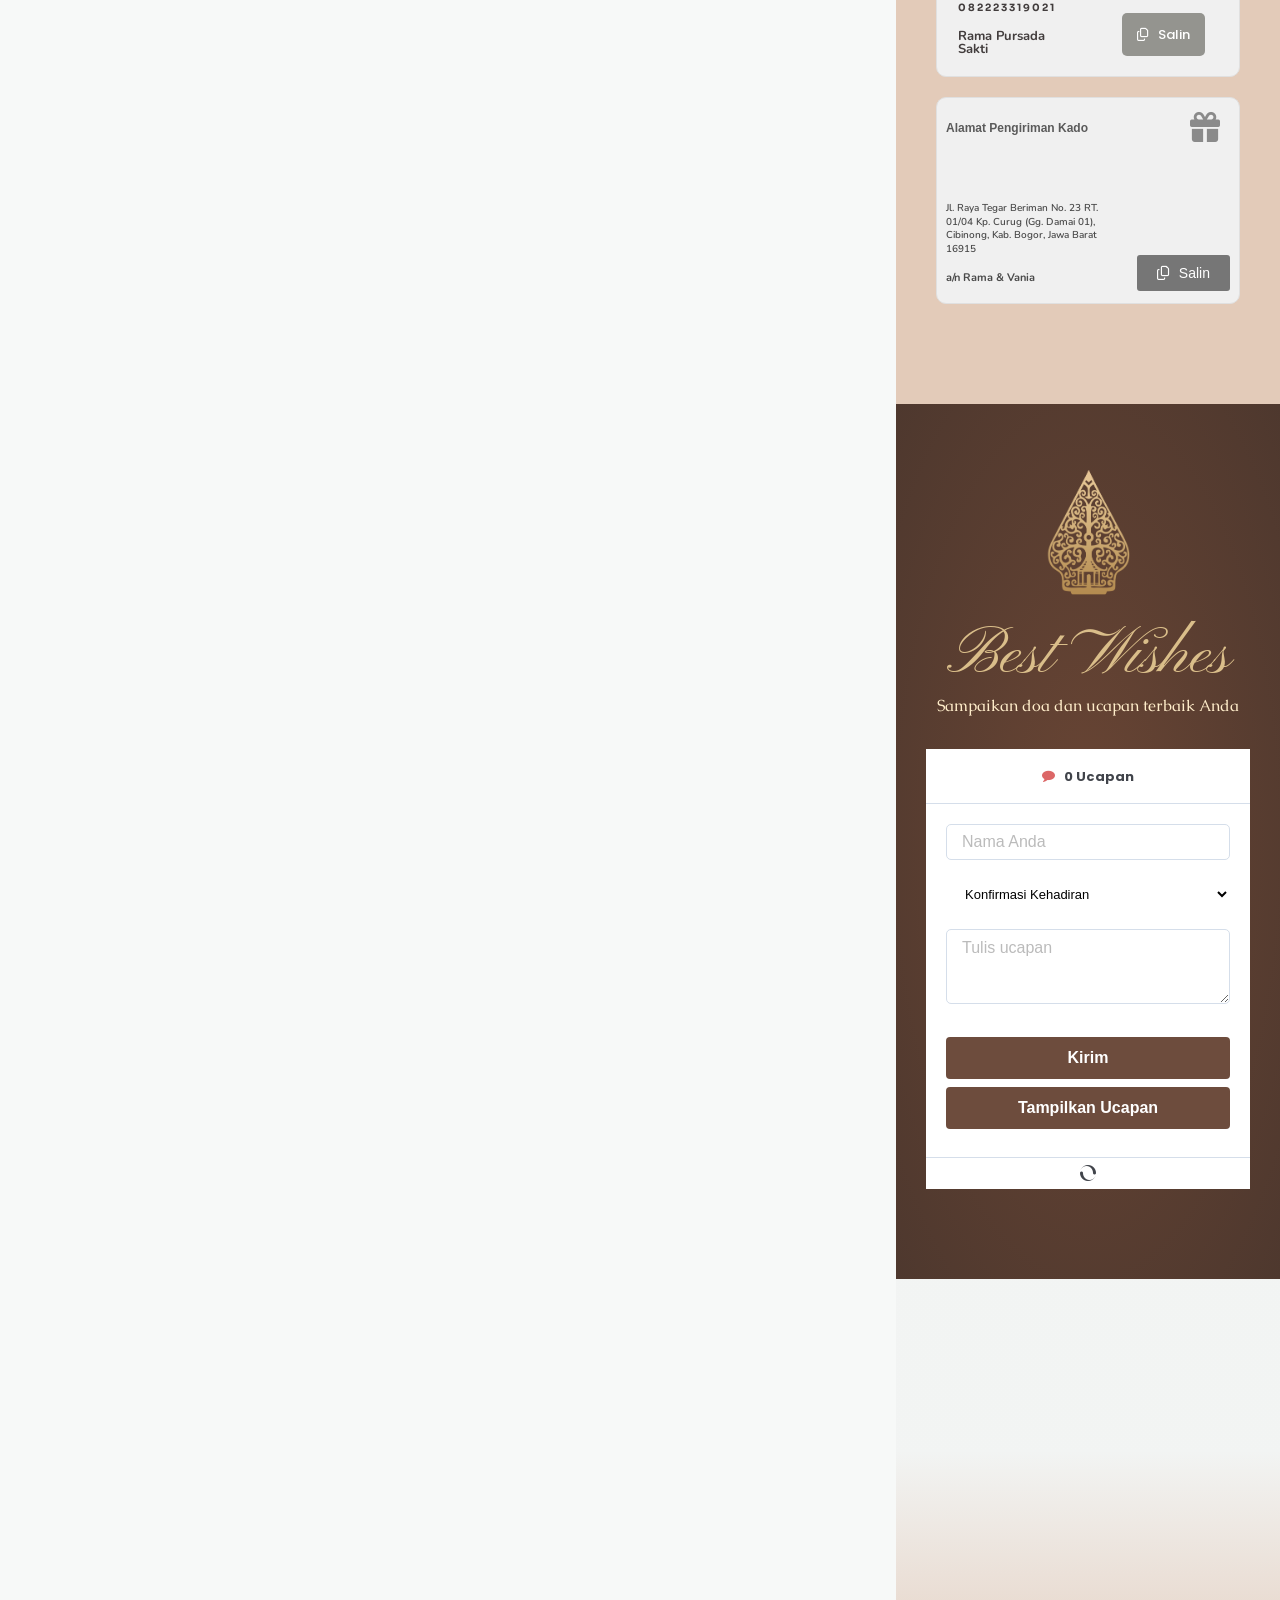
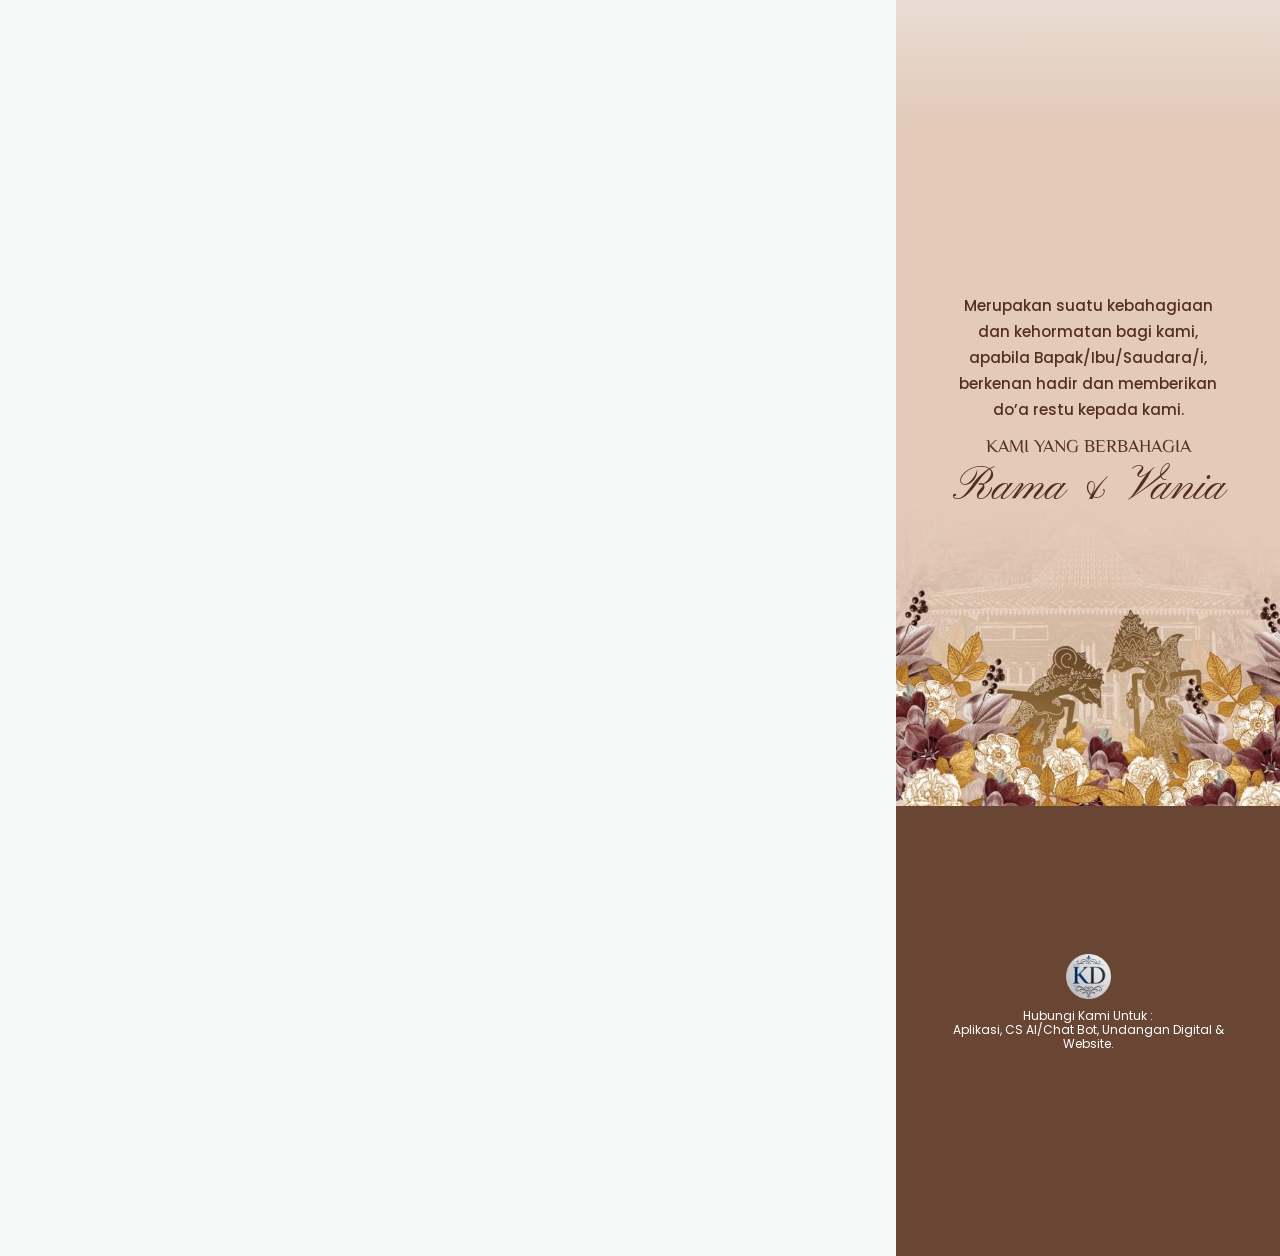
==== commit ed2208f6: "Ganti foto mempelai pria dan tambah kotak pembayaran GoPay & Dana" ====
--- a/index.html
+++ b/index.html
@@ -3454,7 +3454,7 @@
             </div>
             <div class="elementor-element elementor-element-2e60371 e-con-full e-flex e-con e-child" data-id="2e60371"
               data-element_type="container" data-e-type="container"
-              data-settings="{&quot;background_background&quot;:&quot;slideshow&quot;,&quot;background_slideshow_slide_duration&quot;:2500,&quot;background_slideshow_transition_duration&quot;:2500,&quot;jet_parallax_layout_list&quot;:[],&quot;background_slideshow_gallery&quot;:[{&quot;id&quot;:&quot;5041&quot;,&quot;url&quot;:&quot;2.jpeg&quot;},{&quot;id&quot;:&quot;5042&quot;,&quot;url&quot;:&quot;10.png&quot;}],&quot;background_slideshow_loop&quot;:&quot;yes&quot;,&quot;background_slideshow_slide_transition&quot;:&quot;fade&quot;}">
+              data-settings="{&quot;background_background&quot;:&quot;slideshow&quot;,&quot;background_slideshow_slide_duration&quot;:2500,&quot;background_slideshow_transition_duration&quot;:2500,&quot;jet_parallax_layout_list&quot;:[],&quot;background_slideshow_gallery&quot;:[{&quot;id&quot;:&quot;5041&quot;,&quot;url&quot;:&quot;13.jpeg&quot;},{&quot;id&quot;:&quot;5042&quot;,&quot;url&quot;:&quot;10.png&quot;}],&quot;background_slideshow_loop&quot;:&quot;yes&quot;,&quot;background_slideshow_slide_transition&quot;:&quot;fade&quot;}">
               <div class="elementor-element elementor-element-92d8ef6 elementor-widget elementor-widget-spacer"
                 data-id="92d8ef6" data-element_type="widget" data-e-type="widget" data-widget_type="spacer.default">
                 <div class="elementor-widget-container">
@@ -3488,7 +3488,7 @@
                   data-settings="{&quot;_animation&quot;:&quot;fadeInUp&quot;,&quot;_animation_delay&quot;:300,&quot;_animation_mobile&quot;:&quot;fadeInDown&quot;}"
                   data-widget_type="heading.default">
                   <div class="elementor-widget-container">
-                    <p class="elementor-heading-title elementor-size-default">Putra dari</p>
+                    <p class="elementor-heading-title elementor-size-default">Putra Kedua dari</p>
                   </div>
                 </div>
                 <div
@@ -3565,7 +3565,7 @@
                   data-settings="{&quot;_animation&quot;:&quot;fadeInUp&quot;,&quot;_animation_delay&quot;:300,&quot;_animation_mobile&quot;:&quot;fadeInDown&quot;}"
                   data-widget_type="heading.default">
                   <div class="elementor-widget-container">
-                    <p class="elementor-heading-title elementor-size-default">Putri dari</p>
+                    <p class="elementor-heading-title elementor-size-default">Putri Pertama dari</p>
                   </div>
                 </div>
                 <div
@@ -4578,7 +4578,257 @@
                                       <div
                                         class="elementor-element elementor-element-d5f43e1 e-flex e-con-boxed e-con e-child"
                                         data-id="d5f43e1" data_element_type="container" data-e-type="container"
-                                        style="background-color:#efefef !important; background-image:radial-gradient(rgba(0,0,0,.07) 1.5px,transparent 1.6px) !important; background-size:16px 16px !important; border-radius:10px !important; display:flex !important; flex-direction:column !important;"
+                                        style="background-color:#f0f0f0 !important; background-image:none !important; border-radius:10px !important; border:1px solid #e0e0e0 !important; display:flex !important; flex-direction:column !important;"
+                                        data-settings="{&quot;background_background&quot;:&quot;classic&quot;,&quot;jet_parallax_layout_list&quot;:[]}">
+                                        <div class="e-con-inner">
+                                          <div
+                                            class="elementor-element elementor-element-f241349 e-flex e-con-boxed e-con e-child"
+                                            data-id="f241349" data_element_type="container" data-e-type="container"
+                                            data-settings="{&quot;jet_parallax_layout_list&quot;:[]}">
+                                            <div class="e-con-inner">
+                                              <div
+                                                class="elementor-element elementor-element-00ffa3e elementor-widget elementor-widget-jet-listing-dynamic-image"
+                                                data-id="00ffa3e" data-element_type="widget" data-e-type="widget"
+                                                data-widget_type="jet-listing-dynamic-image.default">
+                                                <div class="elementor-widget-container">
+                                                  <div class="jet-listing jet-listing-dynamic-image"><img
+                                                      src="GoPay.png"
+                                                      class="jet-listing-dynamic-image__img attachment-full size-full"
+                                                      alt="gopay" decoding="async" loading="eager"
+                                                      style="height:64px; width:auto; max-width:100%;"></div>
+                                                </div>
+                                              </div>
+                                            </div>
+                                          </div>
+                                          <div
+                                            class="elementor-element elementor-element-83e2094 elementor-widget elementor-widget-spacer"
+                                            data-id="83e2094" data-element_type="widget" data-e-type="widget"
+                                            data-widget_type="spacer.default">
+                                            <div class="elementor-widget-container">
+                                              <div class="elementor-spacer">
+                                                <div class="elementor-spacer-inner"></div>
+                                              </div>
+                                            </div>
+                                          </div>
+                                          <div
+                                            class="elementor-element elementor-element-4aa7fb1 e-grid e-con-boxed e-con e-child"
+                                            data-id="4aa7fb1" data-element_type="container" data-e-type="container"
+                                            data-settings="{&quot;jet_parallax_layout_list&quot;:[]}">
+                                            <div class="e-con-inner">
+                                              <div
+                                                class="elementor-element elementor-element-5d946e8 e-flex e-con-boxed e-con e-child"
+                                                data-id="5d946e8" data-element_type="container" data-e-type="container"
+                                                data-settings="{&quot;jet_parallax_layout_list&quot;:[]}">
+                                                <div class="e-con-inner">
+                                                  <div
+                                                    class="elementor-element elementor-element-f9687e0 elementor-widget elementor-widget-heading"
+                                                    data-id="f9687e0" data-element_type="widget" data-e-type="widget"
+                                                    data-widget_type="heading.default">
+                                                    <div class="elementor-widget-container">
+                                                       <p class="elementor-heading-title elementor-size-default">
+                                                         0895400720438</p>
+                                                    </div>
+                                                  </div>
+                                                  <div
+                                                    class="elementor-element elementor-element-274f287 elementor-widget elementor-widget-heading"
+                                                    data-id="274f287" data_element_type="widget" data-e-type="widget"
+                                                    data-widget_type="heading.default">
+                                                    <div class="elementor-widget-container">
+                                                       <p class="elementor-heading-title elementor-size-default">Vania
+                                                         Suri Purwanti</p>
+                                                    </div>
+                                                  </div>
+                                                </div>
+                                              </div>
+                                              <div
+                                                class="elementor-element elementor-element-1e7cc4f e-flex e-con-boxed e-con e-child"
+                                                data-id="1e7cc4f" data_element_type="container" data-e-type="container"
+                                                data-settings="{&quot;jet_parallax_layout_list&quot;:[]}">
+                                                <div class="e-con-inner">
+                                                  <div
+                                                    class="elementor-element elementor-element-158f3fa elementor-widget elementor-widget-cobakekiri-copy"
+                                                    data-id="158f3fa" data-element_type="widget" data-e-type="widget"
+                                                    data-widget_type="cobakekiri-copy.default">
+                                                    <div class="elementor-widget-container">
+                                                      <div class="elementor-button-wrapper">
+                                                        <a class="elementor-button" role="button" id="ck_gopay_copy"
+                                                          href="#" data-clipboard-text="0895400720438"><i
+                                                            class="far fa-copy" aria-hidden="true"
+                                                            style="margin-right:10px;"></i>Salin</a>
+                                                      </div>
+                                                    </div>
+                                                  </div>
+                                                  <script type="text/javascript">
+                                                    document.getElementById('ck_gopay_copy').onclick = function (e) {
+                                                      e.preventDefault();
+                                                      var btn = this;
+                                                      var text = btn.getAttribute('data-clipboard-text');
+                                                      var original = btn.innerHTML;
+                                                      navigator.clipboard.writeText(text).then(function () {
+                                                        btn.innerHTML = "Berhasil Di Salin";
+                                                        setTimeout(function () { btn.innerHTML = original; }, 1000);
+                                                      }).catch(function () {
+                                                        var t = document.createElement("textarea");
+                                                        t.value = text; t.style.position = "fixed";
+                                                        document.body.appendChild(t); t.select();
+                                                        try { document.execCommand("copy"); btn.innerHTML = "Berhasil Di Salin"; }
+                                                        catch (err) { btn.innerHTML = "Gagal Salin"; }
+                                                        document.body.removeChild(t);
+                                                        setTimeout(function () { btn.innerHTML = original; }, 1000);
+                                                      });
+                                                    };
+                                                  </script>
+                                                </div>
+                                              </div>
+                                            </div>
+                                          </div>
+                                        </div>
+                                      </div>
+                                    </div>
+                                  </div>
+                                </div>
+                              </div>
+                              <div
+                                class="jet-listing-grid__item jet-listing-dynamic-post-4620 elementor-dcss-18080276040835024"
+                                data-post-id="4620">
+                                <div data-elementor-type="jet-listing-items" data-elementor-id="14"
+                                  class="elementor elementor-14"
+                                  data-elementor-settings="{&quot;ha_cmc_init_switcher&quot;:&quot;no&quot;}"
+                                  data-elementor-post-type="jet-engine">
+                                  <div
+                                    class="elementor-element elementor-element-68b09b2 e-flex e-con-boxed e-con e-child"
+                                    data-id="68b09b2" data_element_type="container" data-e-type="container"
+                                    data-settings="{&quot;jet_parallax_layout_list&quot;:[],&quot;background_background&quot;:&quot;classic&quot;}">
+                                    <div class="e-con-inner">
+                                      <div
+                                        class="elementor-element elementor-element-d5f43e1 e-flex e-con-boxed e-con e-child"
+                                        data-id="d5f43e1" data_element_type="container" data-e-type="container"
+                                        style="background-color:#f0f0f0 !important; background-image:none !important; border-radius:10px !important; border:1px solid #e0e0e0 !important; display:flex !important; flex-direction:column !important;"
+                                        data-settings="{&quot;background_background&quot;:&quot;classic&quot;,&quot;jet_parallax_layout_list&quot;:[]}">
+                                        <div class="e-con-inner">
+                                          <div
+                                            class="elementor-element elementor-element-f241349 e-flex e-con-boxed e-con e-child"
+                                            data-id="f241349" data_element_type="container" data-e-type="container"
+                                            data-settings="{&quot;jet_parallax_layout_list&quot;:[]}">
+                                            <div class="e-con-inner">
+                                              <div
+                                                class="elementor-element elementor-element-00ffa3e elementor-widget elementor-widget-jet-listing-dynamic-image"
+                                                data-id="00ffa3e" data_element_type="widget" data-e-type="widget"
+                                                data-widget_type="jet-listing-dynamic-image.default">
+                                                <div class="elementor-widget-container">
+                                                  <div class="jet-listing jet-listing-dynamic-image"><img
+                                                      src="dana.png"
+                                                      class="jet-listing-dynamic-image__img attachment-full size-full"
+                                                      alt="dana" decoding="async" loading="eager"
+                                                      style="height:34px; width:auto; max-width:100%;"></div>
+                                                </div>
+                                              </div>
+                                            </div>
+                                          </div>
+                                          <div
+                                            class="elementor-element elementor-element-83e2094 elementor-widget elementor-widget-spacer"
+                                            data-id="83e2094" data-element_type="widget" data-e-type="widget"
+                                            data-widget_type="spacer.default">
+                                            <div class="elementor-widget-container">
+                                              <div class="elementor-spacer">
+                                                <div class="elementor-spacer-inner"></div>
+                                              </div>
+                                            </div>
+                                          </div>
+                                          <div
+                                            class="elementor-element elementor-element-4aa7fb1 e-grid e-con-boxed e-con e-child"
+                                            data-id="4aa7fb1" data-element_type="container" data-e-type="container"
+                                            data-settings="{&quot;jet_parallax_layout_list&quot;:[]}">
+                                            <div class="e-con-inner">
+                                              <div
+                                                class="elementor-element elementor-element-5d946e8 e-flex e-con-boxed e-con e-child"
+                                                data-id="5d946e8" data-element_type="container" data-e-type="container"
+                                                data-settings="{&quot;jet_parallax_layout_list&quot;:[]}">
+                                                <div class="e-con-inner">
+                                                  <div
+                                                    class="elementor-element elementor-element-f9687e0 elementor-widget elementor-widget-heading"
+                                                    data-id="f9687e0" data-element_type="widget" data-e-type="widget"
+                                                    data-widget_type="heading.default">
+                                                    <div class="elementor-widget-container">
+                                                       <p class="elementor-heading-title elementor-size-default">
+                                                         082223319021</p>
+                                                    </div>
+                                                  </div>
+                                                  <div
+                                                    class="elementor-element elementor-element-274f287 elementor-widget elementor-widget-heading"
+                                                    data-id="274f287" data_element_type="widget" data-e-type="widget"
+                                                    data-widget_type="heading.default">
+                                                    <div class="elementor-widget-container">
+                                                       <p class="elementor-heading-title elementor-size-default">Rama
+                                                         Pursada Sakti</p>
+                                                    </div>
+                                                  </div>
+                                                </div>
+                                              </div>
+                                              <div
+                                                class="elementor-element elementor-element-1e7cc4f e-flex e-con-boxed e-con e-child"
+                                                data-id="1e7cc4f" data_element_type="container" data-e-type="container"
+                                                data-settings="{&quot;jet_parallax_layout_list&quot;:[]}">
+                                                <div class="e-con-inner">
+                                                  <div
+                                                    class="elementor-element elementor-element-158f3fa elementor-widget elementor-widget-cobakekiri-copy"
+                                                    data-id="158f3fa" data-element_type="widget" data-e-type="widget"
+                                                    data-widget_type="cobakekiri-copy.default">
+                                                    <div class="elementor-widget-container">
+                                                      <div class="elementor-button-wrapper">
+                                                        <a class="elementor-button" role="button" id="ck_dana_copy"
+                                                          href="#" data-clipboard-text="082223319021"><i
+                                                            class="far fa-copy" aria-hidden="true"
+                                                            style="margin-right:10px;"></i>Salin</a>
+                                                      </div>
+                                                    </div>
+                                                  </div>
+                                                  <script type="text/javascript">
+                                                    document.getElementById('ck_dana_copy').onclick = function (e) {
+                                                      e.preventDefault();
+                                                      var btn = this;
+                                                      var text = btn.getAttribute('data-clipboard-text');
+                                                      var original = btn.innerHTML;
+                                                      navigator.clipboard.writeText(text).then(function () {
+                                                        btn.innerHTML = "Berhasil Di Salin";
+                                                        setTimeout(function () { btn.innerHTML = original; }, 1000);
+                                                      }).catch(function () {
+                                                        var t = document.createElement("textarea");
+                                                        t.value = text; t.style.position = "fixed";
+                                                        document.body.appendChild(t); t.select();
+                                                        try { document.execCommand("copy"); btn.innerHTML = "Berhasil Di Salin"; }
+                                                        catch (err) { btn.innerHTML = "Gagal Salin"; }
+                                                        document.body.removeChild(t);
+                                                        setTimeout(function () { btn.innerHTML = original; }, 1000);
+                                                      });
+                                                    };
+                                                  </script>
+                                                </div>
+                                              </div>
+                                            </div>
+                                          </div>
+                                        </div>
+                                      </div>
+                                    </div>
+                                  </div>
+                                </div>
+                              </div>
+                              <div
+                                class="jet-listing-grid__item jet-listing-dynamic-post-4620 elementor-dcss-18080276040835024"
+                                data-post-id="4620">
+                                <div data-elementor-type="jet-listing-items" data-elementor-id="14"
+                                  class="elementor elementor-14"
+                                  data-elementor-settings="{&quot;ha_cmc_init_switcher&quot;:&quot;no&quot;}"
+                                  data-elementor-post-type="jet-engine">
+                                  <div
+                                    class="elementor-element elementor-element-68b09b2 e-flex e-con-boxed e-con e-child"
+                                    data-id="68b09b2" data_element_type="container" data-e-type="container"
+                                    data-settings="{&quot;jet_parallax_layout_list&quot;:[],&quot;background_background&quot;:&quot;classic&quot;}">
+                                    <div class="e-con-inner">
+                                      <div
+                                        class="elementor-element elementor-element-d5f43e1 e-flex e-con-boxed e-con e-child"
+                                        data-id="d5f43e1" data_element_type="container" data-e-type="container"
+                                        style="background-color:#f0f0f0 !important; background-image:none !important; border-radius:10px !important; border:1px solid #e0e0e0 !important; display:flex !important; flex-direction:column !important;"
                                         data-settings="{&quot;background_background&quot;:&quot;classic&quot;,&quot;jet_parallax_layout_list&quot;:[]}">
                                         <div class="e-con-inner"
                                           style="height:100% !important; display:flex !important; flex-direction:column !important;">
@@ -5161,7 +5411,7 @@
                 <div class="elementor-element elementor-element-c8685c4 elementor-widget elementor-widget-heading"
                   data-id="c8685c4" data-element_type="widget" data-e-type="widget" data-widget_type="heading.default">
                   <div class="elementor-widget-container">
-                    <h2 class="elementor-heading-title elementor-size-default">10.00 - 15.00 WIB</h2>
+                    <h2 class="elementor-heading-title elementor-size-default">09.00 - 15.00 WIB</h2>
                   </div>
                 </div>
               </div>
